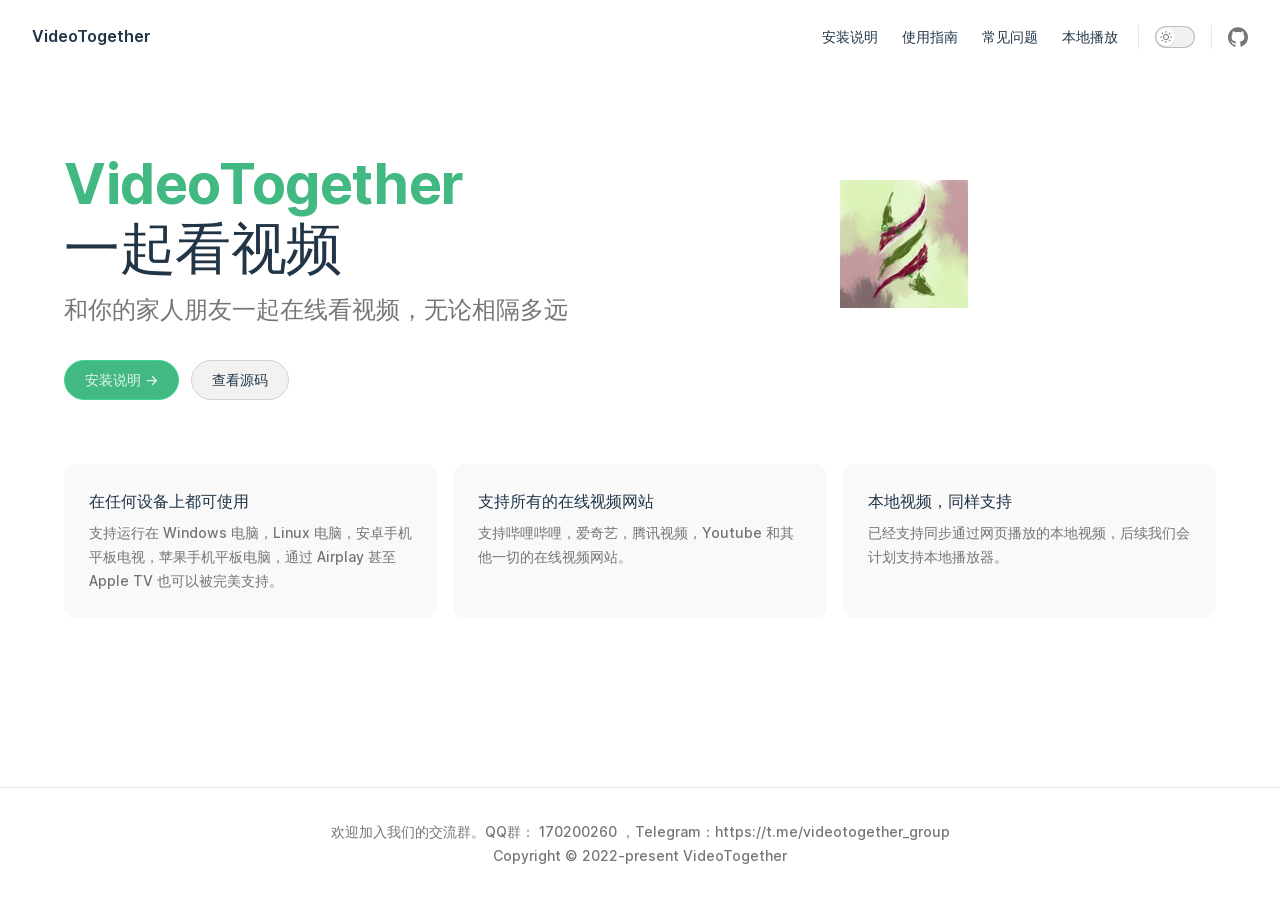
==== index.html @ 1b7dc405 "use new website" ====
<!DOCTYPE html>
<html lang="en-US">
  <head>
    <meta charset="utf-8">
    <meta name="viewport" content="width=device-width,initial-scale=1">
    <title>VideoTogether | 一起看视频</title>
    <meta name="description" content="和你的家人朋友一起在线看视频，无论相隔多远">
    <link rel="stylesheet" href="/assets/style.6b6c40f1.css">
    <link rel="modulepreload" href="/assets/app.76408776.js">
    <link rel="modulepreload" href="/assets/index.md.7cb75900.lean.js">
    
    <script>(()=>{const e=localStorage.getItem("vitepress-theme-appearance"),a=window.matchMedia("(prefers-color-scheme: dark)").matches;(!e||e==="auto"?a:e==="dark")&&document.documentElement.classList.add("dark")})();</script>
  </head>
  <body>
    <div id="app"><div class="Layout" data-v-b7788134><!--[--><!--]--><!--[--><span tabindex="-1" data-v-5bad87e6></span><a href="#VPContent" class="VPSkipLink visually-hidden" data-v-5bad87e6> Skip to content </a><!--]--><!----><header class="VPNav no-sidebar" data-v-b7788134 data-v-0f827909><div class="VPNavBar" data-v-0f827909 data-v-10058498><div class="container" data-v-10058498><div class="VPNavBarTitle" data-v-10058498 data-v-477b2930><a class="title" href="/" data-v-477b2930><!----><!--[-->VideoTogether<!--]--></a></div><div class="content" data-v-10058498><!----><nav aria-labelledby="main-nav-aria-label" class="VPNavBarMenu menu" data-v-10058498 data-v-1afc9dec><span id="main-nav-aria-label" class="visually-hidden" data-v-1afc9dec>Main Navigation</span><!--[--><!--[--><a class="VPLink link VPNavBarMenuLink" href="/guide/install.html" data-v-1afc9dec data-v-1d8250a9 data-v-48abdd18><!--[-->安装说明<!--]--><!----></a><!--]--><!--[--><a class="VPLink link VPNavBarMenuLink" href="/guide/introduction.html" data-v-1afc9dec data-v-1d8250a9 data-v-48abdd18><!--[-->使用指南<!--]--><!----></a><!--]--><!--[--><a class="VPLink link VPNavBarMenuLink" href="/guide/qa.html" data-v-1afc9dec data-v-1d8250a9 data-v-48abdd18><!--[-->常见问题<!--]--><!----></a><!--]--><!--[--><a class="VPLink link VPNavBarMenuLink" href="/guide/local.html" data-v-1afc9dec data-v-1d8250a9 data-v-48abdd18><!--[-->本地播放<!--]--><!----></a><!--]--><!--]--></nav><!----><div class="VPNavBarAppearance appearance" data-v-10058498 data-v-0b2f3bac><button class="VPSwitch VPSwitchAppearance" type="button" role="switch" aria-label="toggle dark mode" data-v-0b2f3bac data-v-741b6450 data-v-ab2de182><span class="check" data-v-ab2de182><span class="icon" data-v-ab2de182><!--[--><svg xmlns="http://www.w3.org/2000/svg" aria-hidden="true" focusable="false" viewbox="0 0 24 24" class="sun" data-v-741b6450><path d="M12,18c-3.3,0-6-2.7-6-6s2.7-6,6-6s6,2.7,6,6S15.3,18,12,18zM12,8c-2.2,0-4,1.8-4,4c0,2.2,1.8,4,4,4c2.2,0,4-1.8,4-4C16,9.8,14.2,8,12,8z"></path><path d="M12,4c-0.6,0-1-0.4-1-1V1c0-0.6,0.4-1,1-1s1,0.4,1,1v2C13,3.6,12.6,4,12,4z"></path><path d="M12,24c-0.6,0-1-0.4-1-1v-2c0-0.6,0.4-1,1-1s1,0.4,1,1v2C13,23.6,12.6,24,12,24z"></path><path d="M5.6,6.6c-0.3,0-0.5-0.1-0.7-0.3L3.5,4.9c-0.4-0.4-0.4-1,0-1.4s1-0.4,1.4,0l1.4,1.4c0.4,0.4,0.4,1,0,1.4C6.2,6.5,5.9,6.6,5.6,6.6z"></path><path d="M19.8,20.8c-0.3,0-0.5-0.1-0.7-0.3l-1.4-1.4c-0.4-0.4-0.4-1,0-1.4s1-0.4,1.4,0l1.4,1.4c0.4,0.4,0.4,1,0,1.4C20.3,20.7,20,20.8,19.8,20.8z"></path><path d="M3,13H1c-0.6,0-1-0.4-1-1s0.4-1,1-1h2c0.6,0,1,0.4,1,1S3.6,13,3,13z"></path><path d="M23,13h-2c-0.6,0-1-0.4-1-1s0.4-1,1-1h2c0.6,0,1,0.4,1,1S23.6,13,23,13z"></path><path d="M4.2,20.8c-0.3,0-0.5-0.1-0.7-0.3c-0.4-0.4-0.4-1,0-1.4l1.4-1.4c0.4-0.4,1-0.4,1.4,0s0.4,1,0,1.4l-1.4,1.4C4.7,20.7,4.5,20.8,4.2,20.8z"></path><path d="M18.4,6.6c-0.3,0-0.5-0.1-0.7-0.3c-0.4-0.4-0.4-1,0-1.4l1.4-1.4c0.4-0.4,1-0.4,1.4,0s0.4,1,0,1.4l-1.4,1.4C18.9,6.5,18.6,6.6,18.4,6.6z"></path></svg><svg xmlns="http://www.w3.org/2000/svg" aria-hidden="true" focusable="false" viewbox="0 0 24 24" class="moon" data-v-741b6450><path d="M12.1,22c-0.3,0-0.6,0-0.9,0c-5.5-0.5-9.5-5.4-9-10.9c0.4-4.8,4.2-8.6,9-9c0.4,0,0.8,0.2,1,0.5c0.2,0.3,0.2,0.8-0.1,1.1c-2,2.7-1.4,6.4,1.3,8.4c2.1,1.6,5,1.6,7.1,0c0.3-0.2,0.7-0.3,1.1-0.1c0.3,0.2,0.5,0.6,0.5,1c-0.2,2.7-1.5,5.1-3.6,6.8C16.6,21.2,14.4,22,12.1,22zM9.3,4.4c-2.9,1-5,3.6-5.2,6.8c-0.4,4.4,2.8,8.3,7.2,8.7c2.1,0.2,4.2-0.4,5.8-1.8c1.1-0.9,1.9-2.1,2.4-3.4c-2.5,0.9-5.3,0.5-7.5-1.1C9.2,11.4,8.1,7.7,9.3,4.4z"></path></svg><!--]--></span></span></button></div><div class="VPSocialLinks VPNavBarSocialLinks social-links" data-v-10058498 data-v-5c5de4da data-v-7dcd7d60><!--[--><a class="VPSocialLink" href="https://github.com/VideoTogether/VideoTogether.github.io" title="github" target="_blank" rel="noopener noreferrer" data-v-7dcd7d60 data-v-610fed1a><svg xmlns="http://www.w3.org/2000/svg" aria-hidden="true" focusable="false" viewbox="0 0 24 24" class="icon" data-v-610fed1a><path d="M12 .297c-6.63 0-12 5.373-12 12 0 5.303 3.438 9.8 8.205 11.385.6.113.82-.258.82-.577 0-.285-.01-1.04-.015-2.04-3.338.724-4.042-1.61-4.042-1.61C4.422 18.07 3.633 17.7 3.633 17.7c-1.087-.744.084-.729.084-.729 1.205.084 1.838 1.236 1.838 1.236 1.07 1.835 2.809 1.305 3.495.998.108-.776.417-1.305.76-1.605-2.665-.3-5.466-1.332-5.466-5.93 0-1.31.465-2.38 1.235-3.22-.135-.303-.54-1.523.105-3.176 0 0 1.005-.322 3.3 1.23.96-.267 1.98-.399 3-.405 1.02.006 2.04.138 3 .405 2.28-1.552 3.285-1.23 3.285-1.23.645 1.653.24 2.873.12 3.176.765.84 1.23 1.91 1.23 3.22 0 4.61-2.805 5.625-5.475 5.92.42.36.81 1.096.81 2.22 0 1.606-.015 2.896-.015 3.286 0 .315.21.69.825.57C20.565 22.092 24 17.592 24 12.297c0-6.627-5.373-12-12-12"></path></svg><span class="visually-hidden" data-v-610fed1a>github</span></a><!--]--></div><div class="VPFlyout VPNavBarExtra extra" data-v-10058498 data-v-5fe59986 data-v-0635fb1f><button type="button" class="button" aria-haspopup="true" aria-expanded="false" aria-label="extra navigation" data-v-0635fb1f><svg xmlns="http://www.w3.org/2000/svg" aria-hidden="true" focusable="false" viewbox="0 0 24 24" class="icon" data-v-0635fb1f><circle cx="12" cy="12" r="2"></circle><circle cx="19" cy="12" r="2"></circle><circle cx="5" cy="12" r="2"></circle></svg></button><div class="menu" data-v-0635fb1f><div class="VPMenu" data-v-0635fb1f data-v-e3d492a8><!----><!--[--><!--[--><!----><div class="group" data-v-5fe59986><div class="item appearance" data-v-5fe59986><p class="label" data-v-5fe59986>Appearance</p><div class="appearance-action" data-v-5fe59986><button class="VPSwitch VPSwitchAppearance" type="button" role="switch" aria-label="toggle dark mode" data-v-5fe59986 data-v-741b6450 data-v-ab2de182><span class="check" data-v-ab2de182><span class="icon" data-v-ab2de182><!--[--><svg xmlns="http://www.w3.org/2000/svg" aria-hidden="true" focusable="false" viewbox="0 0 24 24" class="sun" data-v-741b6450><path d="M12,18c-3.3,0-6-2.7-6-6s2.7-6,6-6s6,2.7,6,6S15.3,18,12,18zM12,8c-2.2,0-4,1.8-4,4c0,2.2,1.8,4,4,4c2.2,0,4-1.8,4-4C16,9.8,14.2,8,12,8z"></path><path d="M12,4c-0.6,0-1-0.4-1-1V1c0-0.6,0.4-1,1-1s1,0.4,1,1v2C13,3.6,12.6,4,12,4z"></path><path d="M12,24c-0.6,0-1-0.4-1-1v-2c0-0.6,0.4-1,1-1s1,0.4,1,1v2C13,23.6,12.6,24,12,24z"></path><path d="M5.6,6.6c-0.3,0-0.5-0.1-0.7-0.3L3.5,4.9c-0.4-0.4-0.4-1,0-1.4s1-0.4,1.4,0l1.4,1.4c0.4,0.4,0.4,1,0,1.4C6.2,6.5,5.9,6.6,5.6,6.6z"></path><path d="M19.8,20.8c-0.3,0-0.5-0.1-0.7-0.3l-1.4-1.4c-0.4-0.4-0.4-1,0-1.4s1-0.4,1.4,0l1.4,1.4c0.4,0.4,0.4,1,0,1.4C20.3,20.7,20,20.8,19.8,20.8z"></path><path d="M3,13H1c-0.6,0-1-0.4-1-1s0.4-1,1-1h2c0.6,0,1,0.4,1,1S3.6,13,3,13z"></path><path d="M23,13h-2c-0.6,0-1-0.4-1-1s0.4-1,1-1h2c0.6,0,1,0.4,1,1S23.6,13,23,13z"></path><path d="M4.2,20.8c-0.3,0-0.5-0.1-0.7-0.3c-0.4-0.4-0.4-1,0-1.4l1.4-1.4c0.4-0.4,1-0.4,1.4,0s0.4,1,0,1.4l-1.4,1.4C4.7,20.7,4.5,20.8,4.2,20.8z"></path><path d="M18.4,6.6c-0.3,0-0.5-0.1-0.7-0.3c-0.4-0.4-0.4-1,0-1.4l1.4-1.4c0.4-0.4,1-0.4,1.4,0s0.4,1,0,1.4l-1.4,1.4C18.9,6.5,18.6,6.6,18.4,6.6z"></path></svg><svg xmlns="http://www.w3.org/2000/svg" aria-hidden="true" focusable="false" viewbox="0 0 24 24" class="moon" data-v-741b6450><path d="M12.1,22c-0.3,0-0.6,0-0.9,0c-5.5-0.5-9.5-5.4-9-10.9c0.4-4.8,4.2-8.6,9-9c0.4,0,0.8,0.2,1,0.5c0.2,0.3,0.2,0.8-0.1,1.1c-2,2.7-1.4,6.4,1.3,8.4c2.1,1.6,5,1.6,7.1,0c0.3-0.2,0.7-0.3,1.1-0.1c0.3,0.2,0.5,0.6,0.5,1c-0.2,2.7-1.5,5.1-3.6,6.8C16.6,21.2,14.4,22,12.1,22zM9.3,4.4c-2.9,1-5,3.6-5.2,6.8c-0.4,4.4,2.8,8.3,7.2,8.7c2.1,0.2,4.2-0.4,5.8-1.8c1.1-0.9,1.9-2.1,2.4-3.4c-2.5,0.9-5.3,0.5-7.5-1.1C9.2,11.4,8.1,7.7,9.3,4.4z"></path></svg><!--]--></span></span></button></div></div></div><div class="group" data-v-5fe59986><div class="item social-links" data-v-5fe59986><div class="VPSocialLinks social-links-list" data-v-5fe59986 data-v-7dcd7d60><!--[--><a class="VPSocialLink" href="https://github.com/VideoTogether/VideoTogether.github.io" title="github" target="_blank" rel="noopener noreferrer" data-v-7dcd7d60 data-v-610fed1a><svg xmlns="http://www.w3.org/2000/svg" aria-hidden="true" focusable="false" viewbox="0 0 24 24" class="icon" data-v-610fed1a><path d="M12 .297c-6.63 0-12 5.373-12 12 0 5.303 3.438 9.8 8.205 11.385.6.113.82-.258.82-.577 0-.285-.01-1.04-.015-2.04-3.338.724-4.042-1.61-4.042-1.61C4.422 18.07 3.633 17.7 3.633 17.7c-1.087-.744.084-.729.084-.729 1.205.084 1.838 1.236 1.838 1.236 1.07 1.835 2.809 1.305 3.495.998.108-.776.417-1.305.76-1.605-2.665-.3-5.466-1.332-5.466-5.93 0-1.31.465-2.38 1.235-3.22-.135-.303-.54-1.523.105-3.176 0 0 1.005-.322 3.3 1.23.96-.267 1.98-.399 3-.405 1.02.006 2.04.138 3 .405 2.28-1.552 3.285-1.23 3.285-1.23.645 1.653.24 2.873.12 3.176.765.84 1.23 1.91 1.23 3.22 0 4.61-2.805 5.625-5.475 5.92.42.36.81 1.096.81 2.22 0 1.606-.015 2.896-.015 3.286 0 .315.21.69.825.57C20.565 22.092 24 17.592 24 12.297c0-6.627-5.373-12-12-12"></path></svg><span class="visually-hidden" data-v-610fed1a>github</span></a><!--]--></div></div></div><!--]--><!--]--></div></div></div><button type="button" class="VPNavBarHamburger hamburger" aria-label="mobile navigation" aria-expanded="false" aria-controls="VPNavScreen" data-v-10058498 data-v-2ead6e10><span class="container" data-v-2ead6e10><span class="top" data-v-2ead6e10></span><span class="middle" data-v-2ead6e10></span><span class="bottom" data-v-2ead6e10></span></span></button></div></div></div><!----></header><!----><!----><div class="VPContent is-home" id="VPContent" data-v-b7788134 data-v-09411f0c><div class="VPHome" data-v-09411f0c data-v-3f4e5d1e><!--[--><!--]--><div class="VPHero has-image VPHomeHero" data-v-3f4e5d1e data-v-3a588c28><div class="container" data-v-3a588c28><div class="main" data-v-3a588c28><h1 class="name" data-v-3a588c28><span class="clip" data-v-3a588c28>VideoTogether</span></h1><p class="text" data-v-3a588c28>一起看视频</p><p class="tagline" data-v-3a588c28>和你的家人朋友一起在线看视频，无论相隔多远</p><div class="actions" data-v-3a588c28><!--[--><div class="action" data-v-3a588c28><a class="VPButton medium brand" href="/guide/install" data-v-3a588c28 data-v-327b669f>安装说明 -&gt;</a></div><div class="action" data-v-3a588c28><a class="VPButton medium alt" href="https://github.com/VideoTogether/VideoTogether" target="_blank" rel="noopener noreferrer" data-v-3a588c28 data-v-327b669f>查看源码</a></div><!--]--></div></div><div class="image" data-v-3a588c28><div class="image-container" data-v-3a588c28><div class="image-bg" data-v-3a588c28></div><!--[--><img class="VPImage image-src" src="/logo.png" alt="VideoTogether" data-v-0e8d41ab><!--]--></div></div></div></div><!--[--><!--]--><!--[--><!--]--><div class="VPFeatures VPHomeFeatures" data-v-3f4e5d1e data-v-4a406374><div class="container" data-v-4a406374><div class="items" data-v-4a406374><!--[--><div class="grid-3 item" data-v-4a406374><article class="VPFeature" data-v-4a406374 data-v-460fc02b><!----><h2 class="title" data-v-460fc02b>在任何设备上都可使用</h2><p class="details" data-v-460fc02b>支持运行在 Windows 电脑，Linux 电脑，安卓手机平板电视，苹果手机平板电脑，通过 Airplay 甚至 Apple TV 也可以被完美支持。</p></article></div><div class="grid-3 item" data-v-4a406374><article class="VPFeature" data-v-4a406374 data-v-460fc02b><!----><h2 class="title" data-v-460fc02b>支持所有的在线视频网站</h2><p class="details" data-v-460fc02b>支持哔哩哔哩，爱奇艺，腾讯视频，Youtube 和其他一切的在线视频网站。</p></article></div><div class="grid-3 item" data-v-4a406374><article class="VPFeature" data-v-4a406374 data-v-460fc02b><!----><h2 class="title" data-v-460fc02b>本地视频，同样支持</h2><p class="details" data-v-460fc02b>已经支持同步通过网页播放的本地视频，后续我们会计划支持本地播放器。</p></article></div><!--]--></div></div></div><!--[--><!--]--><div style="position:relative;" data-v-3f4e5d1e><div></div></div></div></div><footer class="VPFooter" data-v-b7788134 data-v-32972742><div class="container" data-v-32972742><p class="message" data-v-32972742>欢迎加入我们的交流群。QQ群： 170200260 ，Telegram：https://t.me/videotogether_group</p><p class="copyright" data-v-32972742>Copyright © 2022-present VideoTogether</p></div></footer><!--[--><!--]--></div></div>
    <script>__VP_HASH_MAP__ = JSON.parse("{\"guide_getting-started.md\":\"a0a70cc4\",\"guide_install.md\":\"b3da27d2\",\"guide_introduction.md\":\"f3dab316\",\"guide_local.md\":\"2032f4ca\",\"guide_qa.md\":\"1f87f4fe\",\"index.md\":\"7cb75900\"}")</script>
    <script type="module" async src="/assets/app.76408776.js"></script>
    
  </body>
</html>
---- assets/style.6b6c40f1.css ----
@font-face{font-family:Inter var;font-weight:100 900;font-display:swap;font-style:normal;font-named-instance:"Regular";src:url(/assets/inter-roman-cyrillic.5f2c6c8c.woff2) format("woff2");unicode-range:U+0301,U+0400-045F,U+0490-0491,U+04B0-04B1,U+2116}@font-face{font-family:Inter var;font-weight:100 900;font-display:swap;font-style:normal;font-named-instance:"Regular";src:url(/assets/inter-roman-cyrillic-ext.e75737ce.woff2) format("woff2");unicode-range:U+0460-052F,U+1C80-1C88,U+20B4,U+2DE0-2DFF,U+A640-A69F,U+FE2E-FE2F}@font-face{font-family:Inter var;font-weight:100 900;font-display:swap;font-style:normal;font-named-instance:"Regular";src:url(/assets/inter-roman-greek.d5a6d92a.woff2) format("woff2");unicode-range:U+0370-03FF}@font-face{font-family:Inter var;font-weight:100 900;font-display:swap;font-style:normal;font-named-instance:"Regular";src:url(/assets/inter-roman-greek-ext.ab0619bc.woff2) format("woff2");unicode-range:U+1F00-1FFF}@font-face{font-family:Inter var;font-weight:100 900;font-display:swap;font-style:normal;font-named-instance:"Regular";src:url(/assets/inter-roman-latin.2ed14f66.woff2) format("woff2");unicode-range:U+0000-00FF,U+0131,U+0152-0153,U+02BB-02BC,U+02C6,U+02DA,U+02DC,U+2000-206F,U+2074,U+20AC,U+2122,U+2191,U+2193,U+2212,U+2215,U+FEFF,U+FFFD}@font-face{font-family:Inter var;font-weight:100 900;font-display:swap;font-style:normal;font-named-instance:"Regular";src:url(/assets/inter-roman-latin-ext.0030eebd.woff2) format("woff2");unicode-range:U+0100-024F,U+0259,U+1E00-1EFF,U+2020,U+20A0-20AB,U+20AD-20CF,U+2113,U+2C60-2C7F,U+A720-A7FF}@font-face{font-family:Inter var;font-weight:100 900;font-display:swap;font-style:normal;font-named-instance:"Regular";src:url(/assets/inter-roman-vietnamese.14ce25a6.woff2) format("woff2");unicode-range:U+0102-0103,U+0110-0111,U+0128-0129,U+0168-0169,U+01A0-01A1,U+01AF-01B0,U+1EA0-1EF9,U+20AB}@font-face{font-family:Inter var;font-weight:100 900;font-display:swap;font-style:italic;font-named-instance:"Italic";src:url(/assets/inter-italic-cyrillic.ea42a392.woff2) format("woff2");unicode-range:U+0301,U+0400-045F,U+0490-0491,U+04B0-04B1,U+2116}@font-face{font-family:Inter var;font-weight:100 900;font-display:swap;font-style:italic;font-named-instance:"Italic";src:url(/assets/inter-italic-cyrillic-ext.33bd5a8e.woff2) format("woff2");unicode-range:U+0460-052F,U+1C80-1C88,U+20B4,U+2DE0-2DFF,U+A640-A69F,U+FE2E-FE2F}@font-face{font-family:Inter var;font-weight:100 900;font-display:swap;font-style:italic;font-named-instance:"Italic";src:url(/assets/inter-italic-greek.8f4463c4.woff2) format("woff2");unicode-range:U+0370-03FF}@font-face{font-family:Inter var;font-weight:100 900;font-display:swap;font-style:italic;font-named-instance:"Italic";src:url(/assets/inter-italic-greek-ext.4fbe9427.woff2) format("woff2");unicode-range:U+1F00-1FFF}@font-face{font-family:Inter var;font-weight:100 900;font-display:swap;font-style:italic;font-named-instance:"Italic";src:url(/assets/inter-italic-latin.bd3b6f56.woff2) format("woff2");unicode-range:U+0000-00FF,U+0131,U+0152-0153,U+02BB-02BC,U+02C6,U+02DA,U+02DC,U+2000-206F,U+2074,U+20AC,U+2122,U+2191,U+2193,U+2212,U+2215,U+FEFF,U+FFFD}@font-face{font-family:Inter var;font-weight:100 900;font-display:swap;font-style:italic;font-named-instance:"Italic";src:url(/assets/inter-italic-latin-ext.bd8920cc.woff2) format("woff2");unicode-range:U+0100-024F,U+0259,U+1E00-1EFF,U+2020,U+20A0-20AB,U+20AD-20CF,U+2113,U+2C60-2C7F,U+A720-A7FF}@font-face{font-family:Inter var;font-weight:100 900;font-display:swap;font-style:italic;font-named-instance:"Italic";src:url(/assets/inter-italic-vietnamese.6ce511fb.woff2) format("woff2");unicode-range:U+0102-0103,U+0110-0111,U+0128-0129,U+0168-0169,U+01A0-01A1,U+01AF-01B0,U+1EA0-1EF9,U+20AB}@font-face{font-family:Inter var experimental;font-weight:100 900;font-display:swap;font-style:oblique 0deg 10deg;src:url(/assets/inter-cyrillic.f8750142.woff2) format("woff2");unicode-range:U+0301,U+0400-045F,U+0490-0491,U+04B0-04B1,U+2116}@font-face{font-family:Inter var experimental;font-weight:100 900;font-display:swap;font-style:oblique 0deg 10deg;src:url(/assets/inter-cyrillic-ext.0877b0d9.woff2) format("woff2");unicode-range:U+0460-052F,U+1C80-1C88,U+20B4,U+2DE0-2DFF,U+A640-A69F,U+FE2E-FE2F}@font-face{font-family:Inter var experimental;font-weight:100 900;font-display:swap;font-style:oblique 0deg 10deg;src:url(/assets/inter-greek.117e1956.woff2) format("woff2");unicode-range:U+0370-03FF}@font-face{font-family:Inter var experimental;font-weight:100 900;font-display:swap;font-style:oblique 0deg 10deg;src:url(/assets/inter-greek-ext.3e6f6728.woff2) format("woff2");unicode-range:U+1F00-1FFF}@font-face{font-family:Inter var experimental;font-weight:100 900;font-display:swap;font-style:oblique 0deg 10deg;src:url(/assets/inter-latin.4fe6132f.woff2) format("woff2");unicode-range:U+0000-00FF,U+0131,U+0152-0153,U+02BB-02BC,U+02C6,U+02DA,U+02DC,U+2000-206F,U+2074,U+20AC,U+2122,U+2191,U+2193,U+2212,U+2215,U+FEFF,U+FFFD}@font-face{font-family:Inter var experimental;font-weight:100 900;font-display:swap;font-style:oblique 0deg 10deg;src:url(/assets/inter-latin-ext.7cc429bc.woff2) format("woff2");unicode-range:U+0100-024F,U+0259,U+1E00-1EFF,U+2020,U+20A0-20AB,U+20AD-20CF,U+2113,U+2C60-2C7F,U+A720-A7FF}@font-face{font-family:Inter var experimental;font-weight:100 900;font-display:swap;font-style:oblique 0deg 10deg;src:url(/assets/inter-vietnamese.2c644a25.woff2) format("woff2");unicode-range:U+0102-0103,U+0110-0111,U+0128-0129,U+0168-0169,U+01A0-01A1,U+01AF-01B0,U+1EA0-1EF9,U+20AB}:root{--vp-c-white: #ffffff;--vp-c-white-soft: #f9f9f9;--vp-c-white-mute: #f1f1f1;--vp-c-black: #1a1a1a;--vp-c-black-pure: #000000;--vp-c-black-soft: #242424;--vp-c-black-mute: #2f2f2f;--vp-c-gray: #8e8e8e;--vp-c-gray-light-1: #aeaeae;--vp-c-gray-light-2: #c7c7c7;--vp-c-gray-light-3: #d1d1d1;--vp-c-gray-light-4: #e5e5e5;--vp-c-gray-light-5: #f2f2f2;--vp-c-gray-dark-1: #636363;--vp-c-gray-dark-2: #484848;--vp-c-gray-dark-3: #3a3a3a;--vp-c-gray-dark-4: #282828;--vp-c-gray-dark-5: #202020;--vp-c-divider-light-1: rgba(60, 60, 60, .29);--vp-c-divider-light-2: rgba(60, 60, 60, .12);--vp-c-divider-dark-1: rgba(84, 84, 84, .65);--vp-c-divider-dark-2: rgba(84, 84, 84, .48);--vp-c-text-light-1: var(--vp-c-indigo);--vp-c-text-light-2: rgba(60, 60, 60, .7);--vp-c-text-light-3: rgba(60, 60, 60, .33);--vp-c-text-light-4: rgba(60, 60, 60, .18);--vp-c-text-dark-1: rgba(255, 255, 255, .87);--vp-c-text-dark-2: rgba(235, 235, 235, .6);--vp-c-text-dark-3: rgba(235, 235, 235, .38);--vp-c-text-dark-4: rgba(235, 235, 235, .18);--vp-c-indigo: #213547;--vp-c-indigo-soft: #476582;--vp-c-indigo-light: #aac8e4;--vp-c-indigo-lighter: #c9def1;--vp-c-indigo-dark: #1d2f3f;--vp-c-indigo-darker: #14212e;--vp-c-green: #42b883;--vp-c-green-light: #42d392;--vp-c-green-lighter: #35eb9a;--vp-c-green-dark: #33a06f;--vp-c-green-darker: #155f3e;--vp-c-green-dimm-1: rgba(66, 184, 131, .5);--vp-c-green-dimm-2: rgba(66, 184, 131, .25);--vp-c-green-dimm-3: rgba(66, 184, 131, .05);--vp-c-yellow: #ffc517;--vp-c-yellow-light: #fcd253;--vp-c-yellow-lighter: #fcfc7c;--vp-c-yellow-dark: #e0ad15;--vp-c-yellow-darker: #ad850e;--vp-c-yellow-dimm-1: rgba(255, 197, 23, .5);--vp-c-yellow-dimm-2: rgba(255, 197, 23, .25);--vp-c-yellow-dimm-3: rgba(255, 197, 23, .05);--vp-c-red: #ed3c50;--vp-c-red-light: #f54e82;--vp-c-red-lighter: #fd1d7c;--vp-c-red-dark: #cd2d3f;--vp-c-red-darker: #ab2131;--vp-c-red-dimm-1: rgba(237, 60, 80, .5);--vp-c-red-dimm-2: rgba(237, 60, 80, .25);--vp-c-red-dimm-3: rgba(237, 60, 80, .05)}:root{--vp-c-bg: var(--vp-c-white);--vp-c-bg-soft: var(--vp-c-white-soft);--vp-c-bg-mute: var(--vp-c-white-mute);--vp-c-bg-alt: var(--vp-c-white-soft);--vp-c-divider: var(--vp-c-divider-light-1);--vp-c-divider-light: var(--vp-c-divider-light-2);--vp-c-divider-inverse: var(--vp-c-divider-dark-1);--vp-c-divider-inverse-light: var(--vp-c-divider-dark-2);--vp-c-text-1: var(--vp-c-text-light-1);--vp-c-text-2: var(--vp-c-text-light-2);--vp-c-text-3: var(--vp-c-text-light-3);--vp-c-text-4: var(--vp-c-text-light-4);--vp-c-text-inverse-1: var(--vp-c-text-dark-1);--vp-c-text-inverse-2: var(--vp-c-text-dark-2);--vp-c-text-inverse-3: var(--vp-c-text-dark-3);--vp-c-text-inverse-4: var(--vp-c-text-dark-4);--vp-c-text-code: var(--vp-c-indigo-soft);--vp-c-brand: var(--vp-c-green);--vp-c-brand-light: var(--vp-c-green-light);--vp-c-brand-lighter: var(--vp-c-green-lighter);--vp-c-brand-dark: var(--vp-c-green-dark);--vp-c-brand-darker: var(--vp-c-green-darker);--vp-c-sponsor: #fd1d7c}.dark{--vp-c-bg: var(--vp-c-black-soft);--vp-c-bg-soft: var(--vp-c-black-mute);--vp-c-bg-mute: var(--vp-c-gray-dark-3);--vp-c-bg-alt: var(--vp-c-black);--vp-c-divider: var(--vp-c-divider-dark-1);--vp-c-divider-light: var(--vp-c-divider-dark-2);--vp-c-divider-inverse: var(--vp-c-divider-light-1);--vp-c-divider-inverse-light: var(--vp-c-divider-light-2);--vp-c-text-1: var(--vp-c-text-dark-1);--vp-c-text-2: var(--vp-c-text-dark-2);--vp-c-text-3: var(--vp-c-text-dark-3);--vp-c-text-4: var(--vp-c-text-dark-4);--vp-c-text-inverse-1: var(--vp-c-text-light-1);--vp-c-text-inverse-2: var(--vp-c-text-light-2);--vp-c-text-inverse-3: var(--vp-c-text-light-3);--vp-c-text-inverse-4: var(--vp-c-text-light-4);--vp-c-text-code: var(--vp-c-indigo-lighter)}:root{--vp-font-family-base: "Inter var experimental", "Inter var", -apple-system, BlinkMacSystemFont, "Segoe UI", Roboto, Oxygen, Ubuntu, Cantarell, "Fira Sans", "Droid Sans", "Helvetica Neue", sans-serif;--vp-font-family-mono: Menlo, Monaco, Consolas, "Courier New", monospace}:root{--vp-shadow-1: 0 1px 2px rgba(0, 0, 0, .04), 0 1px 2px rgba(0, 0, 0, .06);--vp-shadow-2: 0 3px 12px rgba(0, 0, 0, .07), 0 1px 4px rgba(0, 0, 0, .07);--vp-shadow-3: 0 12px 32px rgba(0, 0, 0, .1), 0 2px 6px rgba(0, 0, 0, .08);--vp-shadow-4: 0 14px 44px rgba(0, 0, 0, .12), 0 3px 9px rgba(0, 0, 0, .12);--vp-shadow-5: 0 18px 56px rgba(0, 0, 0, .16), 0 4px 12px rgba(0, 0, 0, .16)}:root{--vp-z-index-local-nav: 10;--vp-z-index-nav: 20;--vp-z-index-backdrop: 30;--vp-z-index-sidebar: 40;--vp-z-index-footer: 50}:root{--vp-icon-copy: url("data:image/svg+xml,%3Csvg xmlns='http://www.w3.org/2000/svg' fill='none' height='20' width='20' stroke='rgba(128,128,128,1)' stroke-width='2' class='h-6 w-6' viewBox='0 0 24 24'%3E%3Cpath stroke-linecap='round' stroke-linejoin='round' d='M9 5H7a2 2 0 0 0-2 2v12a2 2 0 0 0 2 2h10a2 2 0 0 0 2-2V7a2 2 0 0 0-2-2h-2M9 5a2 2 0 0 0 2 2h2a2 2 0 0 0 2-2M9 5a2 2 0 0 1 2-2h2a2 2 0 0 1 2 2'/%3E%3C/svg%3E");--vp-icon-copied: url("data:image/svg+xml,%3Csvg xmlns='http://www.w3.org/2000/svg' fill='none' height='20' width='20' stroke='rgba(128,128,128,1)' stroke-width='2' class='h-6 w-6' viewBox='0 0 24 24'%3E%3Cpath stroke-linecap='round' stroke-linejoin='round' d='M9 5H7a2 2 0 0 0-2 2v12a2 2 0 0 0 2 2h10a2 2 0 0 0 2-2V7a2 2 0 0 0-2-2h-2M9 5a2 2 0 0 0 2 2h2a2 2 0 0 0 2-2M9 5a2 2 0 0 1 2-2h2a2 2 0 0 1 2 2m-6 9 2 2 4-4'/%3E%3C/svg%3E")}:root{--vp-layout-max-width: 1440px}:root{--vp-code-line-height: 1.7;--vp-code-font-size: .875em;--vp-code-block-color: var(--vp-c-text-dark-1);--vp-code-block-bg: #292d3e;--vp-code-line-highlight-color: rgba(0, 0, 0, .5);--vp-code-line-number-color: var(--vp-c-text-dark-3);--vp-code-copy-code-hover-bg: rgba(255, 255, 255, .05);--vp-code-copy-code-active-text: var(--vp-c-text-dark-2)}.dark{--vp-code-block-bg: var(--vp-c-bg-alt)}:root{--vp-button-brand-border: var(--vp-c-brand-light);--vp-button-brand-text: var(--vp-c-text-dark-1);--vp-button-brand-bg: var(--vp-c-brand);--vp-button-brand-hover-border: var(--vp-c-brand-light);--vp-button-brand-hover-text: var(--vp-c-text-dark-1);--vp-button-brand-hover-bg: var(--vp-c-brand-light);--vp-button-brand-active-border: var(--vp-c-brand-light);--vp-button-brand-active-text: var(--vp-c-text-dark-1);--vp-button-brand-active-bg: var(--vp-button-brand-bg);--vp-button-alt-border: var(--vp-c-gray-light-3);--vp-button-alt-text: var(--vp-c-text-light-1);--vp-button-alt-bg: var(--vp-c-gray-light-5);--vp-button-alt-hover-border: var(--vp-c-gray-light-3);--vp-button-alt-hover-text: var(--vp-c-text-light-1);--vp-button-alt-hover-bg: var(--vp-c-gray-light-4);--vp-button-alt-active-border: var(--vp-c-gray-light-3);--vp-button-alt-active-text: var(--vp-c-text-light-1);--vp-button-alt-active-bg: var(--vp-c-gray-light-3);--vp-button-sponsor-border: var(--vp-c-gray-light-3);--vp-button-sponsor-text: var(--vp-c-text-light-2);--vp-button-sponsor-bg: transparent;--vp-button-sponsor-hover-border: var(--vp-c-sponsor);--vp-button-sponsor-hover-text: var(--vp-c-sponsor);--vp-button-sponsor-hover-bg: transparent;--vp-button-sponsor-active-border: var(--vp-c-sponsor);--vp-button-sponsor-active-text: var(--vp-c-sponsor);--vp-button-sponsor-active-bg: transparent}.dark{--vp-button-brand-border: var(--vp-c-brand-light);--vp-button-brand-text: var(--vp-c-text-dark-1);--vp-button-brand-bg: var(--vp-c-brand-dark);--vp-button-brand-hover-border: var(--vp-c-brand-lighter);--vp-button-brand-hover-text: var(--vp-c-text-dark-1);--vp-button-brand-hover-bg: var(--vp-c-brand);--vp-button-brand-active-border: var(--vp-c-brand-lighter);--vp-button-brand-active-text: var(--vp-c-text-dark-1);--vp-button-brand-active-bg: var(--vp-button-brand-bg);--vp-button-alt-border: var(--vp-c-gray-dark-2);--vp-button-alt-text: var(--vp-c-text-dark-1);--vp-button-alt-bg: var(--vp-c-bg-mute);--vp-button-alt-hover-border: var(--vp-c-gray-dark-2);--vp-button-alt-hover-text: var(--vp-c-text-dark-1);--vp-button-alt-hover-bg: var(--vp-c-gray-dark-2);--vp-button-alt-active-border: var(--vp-c-gray-dark-2);--vp-button-alt-active-text: var(--vp-c-text-dark-1);--vp-button-alt-active-bg: var(--vp-button-alt-bg);--vp-button-sponsor-border: var(--vp-c-gray-dark-1);--vp-button-sponsor-text: var(--vp-c-text-dark-2)}:root{--vp-custom-block-code-font-size: 13px;--vp-custom-block-info-border: var(--vp-c-divider-light);--vp-custom-block-info-text: var(--vp-c-text-2);--vp-custom-block-info-bg: var(--vp-c-white-soft);--vp-custom-block-info-code-bg: var(--vp-c-gray-light-4);--vp-custom-block-tip-border: var(--vp-c-green-dimm-1);--vp-custom-block-tip-text: var(--vp-c-green-darker);--vp-custom-block-tip-bg: var(--vp-c-green-dimm-3);--vp-custom-block-tip-code-bg: var(--vp-custom-block-tip-bg);--vp-custom-block-warning-border: var(--vp-c-yellow-dimm-1);--vp-custom-block-warning-text: var(--vp-c-yellow-darker);--vp-custom-block-warning-bg: var(--vp-c-yellow-dimm-3);--vp-custom-block-warning-code-bg: var(--vp-custom-block-warning-bg);--vp-custom-block-danger-border: var(--vp-c-red-dimm-1);--vp-custom-block-danger-text: var(--vp-c-red-darker);--vp-custom-block-danger-bg: var(--vp-c-red-dimm-3);--vp-custom-block-danger-code-bg: var(--vp-custom-block-danger-bg);--vp-custom-block-details-border: var(--vp-custom-block-info-border);--vp-custom-block-details-text: var(--vp-custom-block-info-text);--vp-custom-block-details-bg: var(--vp-custom-block-info-bg);--vp-custom-block-details-code-bg: var(--vp-custom-block-details-bg)}.dark{--vp-custom-block-info-border: var(--vp-c-divider-light);--vp-custom-block-info-bg: var(--vp-c-black-mute);--vp-custom-block-info-code-bg: var(--vp-c-gray-dark-4);--vp-custom-block-tip-border: var(--vp-c-green-dimm-2);--vp-custom-block-tip-text: var(--vp-c-green-light);--vp-custom-block-warning-border: var(--vp-c-yellow-dimm-2);--vp-custom-block-warning-text: var(--vp-c-yellow-light);--vp-custom-block-danger-border: var(--vp-c-red-dimm-2);--vp-custom-block-danger-text: var(--vp-c-red-light)}:root{--vp-nav-height: var(--vp-nav-height-mobile);--vp-nav-height-mobile: 56px;--vp-nav-height-desktop: 72px}@media (min-width: 960px){:root{--vp-nav-height: var(--vp-nav-height-desktop)}}:root{--vp-sidebar-width: 272px}:root{--vp-home-hero-name-color: var(--vp-c-brand);--vp-home-hero-name-background: transparent;--vp-home-hero-image-background-image: none;--vp-home-hero-image-filter: none}*,:before,:after{box-sizing:border-box}html{line-height:1.4;font-size:16px;-webkit-text-size-adjust:100%}html.dark{color-scheme:dark}body{margin:0;width:100%;min-width:320px;min-height:100vh;line-height:24px;font-family:var(--vp-font-family-base);font-size:16px;font-weight:400;color:var(--vp-c-text-1);background-color:var(--vp-c-bg);direction:ltr;font-synthesis:none;text-rendering:optimizeLegibility;-webkit-font-smoothing:antialiased;-moz-osx-font-smoothing:grayscale}main{display:block}h1,h2,h3,h4,h5,h6{margin:0;line-height:24px;font-size:16px;font-weight:400}p{margin:0}strong,b{font-weight:600}a,area,button,[role=button],input,label,select,summary,textarea{touch-action:manipulation}a{color:inherit;text-decoration:inherit}ol,ul{list-style:none;margin:0;padding:0}blockquote{margin:0}pre,code,kbd,samp{font-family:var(--vp-font-family-mono)}img,svg,video,canvas,audio,iframe,embed,object{display:block;vertical-align:middle}figure{margin:0}img,video{max-width:100%;height:auto}button,input,optgroup,select,textarea{border:0;padding:0;line-height:inherit;color:inherit}button{padding:0;font-family:inherit;background-color:transparent;background-image:none}button,[role=button]{cursor:pointer}button:focus,button:focus-visible{outline:1px dotted;outline:4px auto -webkit-focus-ring-color}button:focus:not(:focus-visible){outline:none!important}input:focus,textarea:focus,select:focus{outline:none}table{border-collapse:collapse}input{background-color:transparent}input:-ms-input-placeholder,textarea:-ms-input-placeholder{color:var(--vp-c-text-3)}input::-ms-input-placeholder,textarea::-ms-input-placeholder{color:var(--vp-c-text-3)}input::placeholder,textarea::placeholder{color:var(--vp-c-text-3)}input::-webkit-outer-spin-button,input::-webkit-inner-spin-button{-webkit-appearance:none;margin:0}input[type=number]{-moz-appearance:textfield}textarea{resize:vertical}select{-webkit-appearance:none}fieldset{margin:0;padding:0}.visually-hidden{position:absolute;width:1px;height:1px;white-space:nowrap;clip:rect(0 0 0 0);clip-path:inset(50%);overflow:hidden}.custom-block{border:1px solid transparent;border-radius:8px;padding:16px 16px 8px;line-height:24px;font-size:14px;color:var(--vp-c-text-2)}.custom-block.info{border-color:var(--vp-custom-block-info-border);color:var(--vp-custom-block-info-text);background-color:var(--vp-custom-block-info-bg)}.custom-block.info code{background-color:var(--vp-custom-block-info-code-bg)}.custom-block.tip{border-color:var(--vp-custom-block-tip-border);color:var(--vp-custom-block-tip-text);background-color:var(--vp-custom-block-tip-bg)}.custom-block.tip code{background-color:var(--vp-custom-block-tip-code-bg)}.custom-block.warning{border-color:var(--vp-custom-block-warning-border);color:var(--vp-custom-block-warning-text);background-color:var(--vp-custom-block-warning-bg)}.custom-block.warning code{background-color:var(--vp-custom-block-warning-code-bg)}.custom-block.danger{border-color:var(--vp-custom-block-danger-border);color:var(--vp-custom-block-danger-text);background-color:var(--vp-custom-block-danger-bg)}.custom-block.danger code{background-color:var(--vp-custom-block-danger-code-bg)}.custom-block.details{border-color:var(--vp-custom-block-details-border);color:var(--vp-custom-block-details-text);background-color:var(--vp-custom-block-details-bg)}.custom-block.details code{background-color:var(--vp-custom-block-details-code-bg)}.custom-block-title{font-weight:700}.custom-block p+p{margin:8px 0}.custom-block.details summary{margin:0 0 8px;font-weight:700}.custom-block.details summary+p{margin:8px 0}.custom-block a{color:inherit;font-weight:600;text-decoration:underline;transition:opacity .25s}.custom-block a:hover{opacity:.6}.custom-block code{font-size:var(--vp-custom-block-code-font-size)}.dark .vp-code-light{display:none}html:not(.dark) .vp-code-dark{display:none}.vp-doc h1,.vp-doc h2,.vp-doc h3,.vp-doc h4,.vp-doc h5,.vp-doc h6{position:relative;font-weight:600;outline:none}.vp-doc h1{letter-spacing:-.02em;line-height:40px;font-size:28px}.vp-doc h2{margin:48px 0 16px;border-top:1px solid var(--vp-c-divider-light);padding-top:24px;letter-spacing:-.02em;line-height:32px;font-size:24px}.vp-doc h3{margin:32px 0 0;letter-spacing:-.01em;line-height:28px;font-size:20px}.vp-doc .header-anchor{float:left;margin-left:-.87em;padding-right:.23em;font-weight:500;opacity:0;transition:color .25s,opacity .25s}.vp-doc h1:hover .header-anchor,.vp-doc h1 .header-anchor:focus,.vp-doc h2:hover .header-anchor,.vp-doc h2 .header-anchor:focus,.vp-doc h3:hover .header-anchor,.vp-doc h3 .header-anchor:focus,.vp-doc h4:hover .header-anchor,.vp-doc h4 .header-anchor:focus,.vp-doc h5:hover .header-anchor,.vp-doc h5 .header-anchor:focus,.vp-doc h6:hover .header-anchor,.vp-doc h6 .header-anchor:focus{opacity:1}@media (min-width: 768px){.vp-doc h1{letter-spacing:-.02em;line-height:40px;font-size:32px}}.vp-doc p,.vp-doc summary{margin:16px 0}.vp-doc p{line-height:28px}.vp-doc blockquote{margin:16px 0;border-left:2px solid var(--vp-c-divider);padding-left:16px;transition:border-color .5s}.vp-doc blockquote>p{margin:0;font-size:16px;color:var(--vp-c-text-2);transition:color .5s}.vp-doc a{font-weight:500;color:var(--vp-c-brand);text-decoration-style:dotted;transition:color .25s}.vp-doc a:hover{color:var(--vp-c-brand-dark)}.vp-doc strong{font-weight:600}.vp-doc ul,.vp-doc ol{padding-left:1.25rem;margin:16px 0}.vp-doc ul{list-style:disc}.vp-doc ol{list-style:decimal}.vp-doc li+li{margin-top:8px}.vp-doc li>ol,.vp-doc li>ul{margin:8px 0 0}.vp-doc table{display:block;border-collapse:collapse;margin:20px 0;overflow-x:auto}.vp-doc tr{border-top:1px solid var(--vp-c-divider);transition:background-color .5s}.vp-doc tr:nth-child(2n){background-color:var(--vp-c-bg-soft)}.vp-doc th,.vp-doc td{border:1px solid var(--vp-c-divider);padding:12px 16px}.vp-doc th{font-size:16px;font-weight:600;background-color:var(--vp-c-white-soft)}.dark .vp-doc th{background-color:var(--vp-c-black)}.vp-doc hr{margin:16px 0;border:none;border-top:1px solid var(--vp-c-divider-light)}.vp-doc .custom-block{margin:16px 0}.vp-doc .custom-block p{margin:8px 0;line-height:24px}.vp-doc .custom-block p:first-child{margin:0}.vp-doc .custom-block a{color:inherit;font-weight:600;text-decoration:underline;transition:opacity .25s}.vp-doc .custom-block a:hover{opacity:.6}.vp-doc .custom-block code{font-size:var(--vp-custom-block-code-font-size);font-weight:700;color:inherit}.vp-doc .custom-block div[class*=language-]{margin:8px 0}.vp-doc .custom-block div[class*=language-] code{font-weight:400;background-color:var(--vp-code-block-bg)}.vp-doc :not(pre,h1,h2,h3,h4,h5,h6)>code{font-size:var(--vp-code-font-size)}.vp-doc :not(pre)>code{border-radius:4px;padding:3px 6px;color:var(--vp-c-text-code);background-color:var(--vp-c-bg-mute);transition:color .5s,background-color .5s}.vp-doc h1>code,.vp-doc h2>code,.vp-doc h3>code{font-size:.9em}.vp-doc a>code{color:var(--vp-c-brand);transition:color .25s}.vp-doc a:hover>code{color:var(--vp-c-brand-dark)}.vp-doc div[class*=language-]{position:relative;margin:16px -24px;background-color:var(--vp-code-block-bg);overflow-x:auto;transition:background-color .5s}@media (min-width: 640px){.vp-doc div[class*=language-]{border-radius:8px;margin:16px 0}}@media (max-width: 639px){.vp-doc li div[class*=language-]{border-radius:8px 0 0 8px}}.vp-doc div[class*=language-]+div[class*=language-],.vp-doc div[class$=-api]+div[class*=language-],.vp-doc div[class*=language-]+div[class$=-api]>div[class*=language-]{margin-top:-8px}.vp-doc [class*=language-] pre,.vp-doc [class*=language-] code{text-align:left;white-space:pre;word-spacing:normal;word-break:normal;word-wrap:normal;-moz-tab-size:4;-o-tab-size:4;tab-size:4;-webkit-hyphens:none;-moz-hyphens:none;-ms-hyphens:none;hyphens:none}.vp-doc [class*=language-] pre{position:relative;z-index:1;margin:0;padding:16px 0;background:transparent;overflow-x:auto}.vp-doc [class*=language-] code{display:block;padding:0 24px;width:fit-content;line-height:var(--vp-code-line-height);font-size:var(--vp-code-font-size);color:var(--vp-code-block-color);transition:color .5s}.vp-doc .highlight-lines{position:absolute;top:0;bottom:0;left:0;padding-top:16px;width:100%;line-height:var(--vp-code-line-height);font-family:var(--vp-font-family-mono);font-size:var(--vp-code-font-size);user-select:none;overflow:hidden}.vp-doc .highlight-lines .highlighted{background-color:var(--vp-code-line-highlight-color);transition:background-color .5s}.vp-doc div[class*=language-].line-numbers-mode{padding-left:32px}.vp-doc div[class*=language-].line-numbers-mode pre{padding-left:16px}.vp-doc .line-numbers-wrapper{position:absolute;top:0;bottom:0;left:0;z-index:3;border-right:1px solid var(--vp-c-divider-dark-2);padding-top:16px;width:32px;text-align:center;font-family:var(--vp-font-family-mono);line-height:var(--vp-code-line-height);font-size:var(--vp-code-font-size);color:var(--vp-code-line-number-color);transition:border-color .5s,color .5s}.vp-doc [class*=language-]>span.copy{position:absolute;top:8px;right:8px;z-index:2;display:block;justify-content:center;align-items:center;border-radius:4px;width:40px;height:40px;background-color:var(--vp-code-block-bg);opacity:0;cursor:pointer;background-image:var(--vp-icon-copy);background-position:50%;background-size:20px;background-repeat:no-repeat;transition:opacity .25s}.vp-doc [class*=language-]:hover>span.copy{opacity:1}.vp-doc [class*=language-]>span.copy:hover{background-color:var(--vp-code-copy-code-hover-bg)}.vp-doc [class*=language-]>span.copy.copied,.vp-doc [class*=language-]>span.copy:hover.copied{border-radius:0 4px 4px 0;background-color:var(--vp-code-copy-code-hover-bg);background-image:var(--vp-icon-copied)}.vp-doc [class*=language-]>span.copy.copied:before,.vp-doc [class*=language-]>span.copy:hover.copied:before{position:relative;left:-65px;display:block;border-radius:4px 0 0 4px;padding-top:8px;width:64px;height:40px;text-align:center;font-size:12px;font-weight:500;color:var(--vp-code-copy-code-active-text);background-color:var(--vp-code-copy-code-hover-bg);white-space:nowrap;content:"Copied"}.vp-doc [class*=language-]:before{position:absolute;top:6px;right:12px;z-index:2;font-size:12px;font-weight:500;color:var(--vp-c-text-dark-3);transition:color .5s,opacity .5s}.vp-doc [class*=language-]:hover:before{opacity:0}.vp-doc [class~=language-c]:before{content:"c"}.vp-doc [class~=language-css]:before{content:"css"}.vp-doc [class~=language-go]:before{content:"go"}.vp-doc [class~=language-html]:before{content:"html"}.vp-doc [class~=language-java]:before{content:"java"}.vp-doc [class~=language-javascript]:before{content:"js"}.vp-doc [class~=language-js]:before{content:"js"}.vp-doc [class~=language-json]:before{content:"json"}.vp-doc [class~=language-jsx]:before{content:"jsx"}.vp-doc [class~=language-less]:before{content:"less"}.vp-doc [class~=language-markdown]:before{content:"md"}.vp-doc [class~=language-md]:before{content:"md"}.vp-doc [class~=language-php]:before{content:"php"}.vp-doc [class~=language-python]:before{content:"py"}.vp-doc [class~=language-py]:before{content:"py"}.vp-doc [class~=language-rb]:before{content:"rb"}.vp-doc [class~=language-ruby]:before{content:"rb"}.vp-doc [class~=language-rust]:before{content:"rust"}.vp-doc [class~=language-sass]:before{content:"sass"}.vp-doc [class~=language-scss]:before{content:"scss"}.vp-doc [class~=language-sh]:before{content:"sh"}.vp-doc [class~=language-bash]:before{content:"sh"}.vp-doc [class~=language-stylus]:before{content:"styl"}.vp-doc [class~=language-vue-html]:before{content:"template"}.vp-doc [class~=language-typescript]:before{content:"ts"}.vp-doc [class~=language-ts]:before{content:"ts"}.vp-doc [class~=language-tsx]:before{content:"tsx"}.vp-doc [class~=language-vue]:before{content:"vue"}.vp-doc [class~=language-yaml]:before{content:"yaml"}.vp-doc .VPTeamMembers{margin-top:24px}.vp-doc .VPTeamMembers.small.count-1 .container{margin:0!important;max-width:calc((100% - 24px)/2)!important}.vp-doc .VPTeamMembers.small.count-2 .container,.vp-doc .VPTeamMembers.small.count-3 .container{max-width:100%!important}.vp-doc .VPTeamMembers.medium.count-1 .container{margin:0!important;max-width:calc((100% - 24px)/2)!important}.vp-sponsor{border-radius:16px;overflow:hidden}.vp-sponsor.aside{border-radius:12px}.vp-sponsor-section+.vp-sponsor-section{margin-top:4px}.vp-sponsor-tier{margin-bottom:4px;text-align:center;letter-spacing:1px;line-height:24px;width:100%;font-weight:600;color:var(--vp-c-text-2);background-color:var(--vp-c-bg-soft)}.vp-sponsor.normal .vp-sponsor-tier{padding:13px 0 11px;font-size:14px}.vp-sponsor.aside .vp-sponsor-tier{padding:9px 0 7px;font-size:12px}.vp-sponsor-grid+.vp-sponsor-tier{margin-top:4px}.vp-sponsor-grid{display:flex;flex-wrap:wrap;gap:4px}.vp-sponsor-grid.xmini .vp-sponsor-grid-link{height:64px}.vp-sponsor-grid.xmini .vp-sponsor-grid-image{max-width:64px;max-height:22px}.vp-sponsor-grid.mini .vp-sponsor-grid-link{height:72px}.vp-sponsor-grid.mini .vp-sponsor-grid-image{max-width:96px;max-height:24px}.vp-sponsor-grid.small .vp-sponsor-grid-link{height:96px}.vp-sponsor-grid.small .vp-sponsor-grid-image{max-width:96px;max-height:24px}.vp-sponsor-grid.medium .vp-sponsor-grid-link{height:112px}.vp-sponsor-grid.medium .vp-sponsor-grid-image{max-width:120px;max-height:36px}.vp-sponsor-grid.big .vp-sponsor-grid-link{height:184px}.vp-sponsor-grid.big .vp-sponsor-grid-image{max-width:192px;max-height:56px}.vp-sponsor-grid[data-vp-grid="2"] .vp-sponsor-grid-item{width:calc((100% - 4px)/2)}.vp-sponsor-grid[data-vp-grid="3"] .vp-sponsor-grid-item{width:calc((100% - 4px * 2) / 3)}.vp-sponsor-grid[data-vp-grid="4"] .vp-sponsor-grid-item{width:calc((100% - 12px)/4)}.vp-sponsor-grid[data-vp-grid="5"] .vp-sponsor-grid-item{width:calc((100% - 16px)/5)}.vp-sponsor-grid[data-vp-grid="6"] .vp-sponsor-grid-item{width:calc((100% - 4px * 5) / 6)}.vp-sponsor-grid-item{flex-shrink:0;width:100%;background-color:var(--vp-c-bg-soft);transition:background-color .25s}.vp-sponsor-grid-item:hover{background-color:var(--vp-c-bg-mute)}.vp-sponsor-grid-item:hover .vp-sponsor-grid-image{filter:grayscale(0) invert(0)}.vp-sponsor-grid-item.empty:hover{background-color:var(--vp-c-bg-soft)}.dark .vp-sponsor-grid-item:hover{background-color:var(--vp-c-white-soft)}.dark .vp-sponsor-grid-item.empty:hover{background-color:var(--vp-c-black-mute)}.vp-sponsor-grid-link{display:flex}.vp-sponsor-grid-box{display:flex;justify-content:center;align-items:center;width:100%}.vp-sponsor-grid-image{max-width:100%;filter:grayscale(1);transition:filter .25s}.dark .vp-sponsor-grid-image{filter:grayscale(1) invert(1)}.VPSkipLink[data-v-5bad87e6]{top:8px;left:8px;padding:8px 16px;z-index:999;border-radius:8px;font-size:12px;font-weight:700;text-decoration:none;color:var(--vp-c-brand);box-shadow:var(--vp-shadow-3);background-color:var(--vp-c-bg)}.VPSkipLink[data-v-5bad87e6]:focus{height:auto;width:auto;clip:auto;clip-path:none}.dark .VPSkipLink[data-v-5bad87e6]{color:var(--vp-c-green)}@media (min-width: 1280px){.VPSkipLink[data-v-5bad87e6]{top:14px;left:16px}}.VPBackdrop[data-v-2bae1c02]{position:fixed;top:0;right:0;bottom:0;left:0;z-index:var(--vp-z-index-backdrop);background:rgba(0,0,0,.6);transition:opacity .5s}.VPBackdrop.fade-enter-from[data-v-2bae1c02],.VPBackdrop.fade-leave-to[data-v-2bae1c02]{opacity:0}.VPBackdrop.fade-leave-active[data-v-2bae1c02]{transition-duration:.25s}@media (min-width: 1280px){.VPBackdrop[data-v-2bae1c02]{display:none}}html:not(.dark) .VPImage.dark[data-v-0e8d41ab]{display:none}.dark .VPImage.light[data-v-0e8d41ab]{display:none}.VPNavBarTitle[data-v-477b2930]{flex-shrink:0;border-bottom:1px solid transparent}@media (min-width: 960px){.VPNavBarTitle.has-sidebar[data-v-477b2930]{margin-right:32px;width:calc(var(--vp-sidebar-width) - 64px);border-bottom-color:var(--vp-c-divider-light);background-color:var(--vp-c-bg-alt)}}.title[data-v-477b2930]{display:flex;align-items:center;width:100%;height:var(--vp-nav-height);font-size:16px;font-weight:600;color:var(--vp-c-text-1);transition:opacity .25s}.title[data-v-477b2930]:hover{opacity:.6}@media (min-width: 960px){.title[data-v-477b2930]{flex-shrink:0}}[data-v-477b2930] .logo{margin-right:8px;height:24px}/*! @docsearch/css 3.1.1 | MIT License | © Algolia, Inc. and contributors | https://docsearch.algolia.com */:root{--docsearch-primary-color:#5468ff;--docsearch-text-color:#1c1e21;--docsearch-spacing:12px;--docsearch-icon-stroke-width:1.4;--docsearch-highlight-color:var(--docsearch-primary-color);--docsearch-muted-color:#969faf;--docsearch-container-background:rgba(101,108,133,.8);--docsearch-logo-color:#5468ff;--docsearch-modal-width:560px;--docsearch-modal-height:600px;--docsearch-modal-background:#f5f6f7;--docsearch-modal-shadow:inset 1px 1px 0 0 hsla(0,0%,100%,.5),0 3px 8px 0 #555a64;--docsearch-searchbox-height:56px;--docsearch-searchbox-background:#ebedf0;--docsearch-searchbox-focus-background:#fff;--docsearch-searchbox-shadow:inset 0 0 0 2px var(--docsearch-primary-color);--docsearch-hit-height:56px;--docsearch-hit-color:#444950;--docsearch-hit-active-color:#fff;--docsearch-hit-background:#fff;--docsearch-hit-shadow:0 1px 3px 0 #d4d9e1;--docsearch-key-gradient:linear-gradient(-225deg,#d5dbe4,#f8f8f8);--docsearch-key-shadow:inset 0 -2px 0 0 #cdcde6,inset 0 0 1px 1px #fff,0 1px 2px 1px rgba(30,35,90,.4);--docsearch-footer-height:44px;--docsearch-footer-background:#fff;--docsearch-footer-shadow:0 -1px 0 0 #e0e3e8,0 -3px 6px 0 rgba(69,98,155,.12)}html[data-theme=dark]{--docsearch-text-color:#f5f6f7;--docsearch-container-background:rgba(9,10,17,.8);--docsearch-modal-background:#15172a;--docsearch-modal-shadow:inset 1px 1px 0 0 #2c2e40,0 3px 8px 0 #000309;--docsearch-searchbox-background:#090a11;--docsearch-searchbox-focus-background:#000;--docsearch-hit-color:#bec3c9;--docsearch-hit-shadow:none;--docsearch-hit-background:#090a11;--docsearch-key-gradient:linear-gradient(-26.5deg,#565872,#31355b);--docsearch-key-shadow:inset 0 -2px 0 0 #282d55,inset 0 0 1px 1px #51577d,0 2px 2px 0 rgba(3,4,9,.3);--docsearch-footer-background:#1e2136;--docsearch-footer-shadow:inset 0 1px 0 0 rgba(73,76,106,.5),0 -4px 8px 0 rgba(0,0,0,.2);--docsearch-logo-color:#fff;--docsearch-muted-color:#7f8497}.DocSearch-Button{align-items:center;background:var(--docsearch-searchbox-background);border:0;border-radius:40px;color:var(--docsearch-muted-color);cursor:pointer;display:flex;font-weight:500;height:36px;justify-content:space-between;margin:0 0 0 16px;padding:0 8px;user-select:none}.DocSearch-Button:active,.DocSearch-Button:focus,.DocSearch-Button:hover{background:var(--docsearch-searchbox-focus-background);box-shadow:var(--docsearch-searchbox-shadow);color:var(--docsearch-text-color);outline:none}.DocSearch-Button-Container{align-items:center;display:flex}.DocSearch-Search-Icon{stroke-width:1.6}.DocSearch-Button .DocSearch-Search-Icon{color:var(--docsearch-text-color)}.DocSearch-Button-Placeholder{font-size:1rem;padding:0 12px 0 6px}.DocSearch-Button-Keys{display:flex;min-width:calc(40px + .8em)}.DocSearch-Button-Key{align-items:center;background:var(--docsearch-key-gradient);border-radius:3px;box-shadow:var(--docsearch-key-shadow);color:var(--docsearch-muted-color);display:flex;height:18px;justify-content:center;margin-right:.4em;position:relative;padding:0 0 2px;border:0;top:-1px;width:20px}@media (max-width:750px){.DocSearch-Button-Keys,.DocSearch-Button-Placeholder{display:none}}.DocSearch--active{overflow:hidden!important}.DocSearch-Container,.DocSearch-Container *{box-sizing:border-box}.DocSearch-Container{background-color:var(--docsearch-container-background);height:100vh;left:0;position:fixed;top:0;width:100vw;z-index:200}.DocSearch-Container a{text-decoration:none}.DocSearch-Link{appearance:none;background:none;border:0;color:var(--docsearch-highlight-color);cursor:pointer;font:inherit;margin:0;padding:0}.DocSearch-Modal{background:var(--docsearch-modal-background);border-radius:6px;box-shadow:var(--docsearch-modal-shadow);flex-direction:column;margin:60px auto auto;max-width:var(--docsearch-modal-width);position:relative}.DocSearch-SearchBar{display:flex;padding:var(--docsearch-spacing) var(--docsearch-spacing) 0}.DocSearch-Form{align-items:center;background:var(--docsearch-searchbox-focus-background);border-radius:4px;box-shadow:var(--docsearch-searchbox-shadow);display:flex;height:var(--docsearch-searchbox-height);margin:0;padding:0 var(--docsearch-spacing);position:relative;width:100%}.DocSearch-Input{appearance:none;background:transparent;border:0;color:var(--docsearch-text-color);flex:1;font:inherit;font-size:1.2em;height:100%;outline:none;padding:0 0 0 8px;width:80%}.DocSearch-Input::placeholder{color:var(--docsearch-muted-color);opacity:1}.DocSearch-Input::-webkit-search-cancel-button,.DocSearch-Input::-webkit-search-decoration,.DocSearch-Input::-webkit-search-results-button,.DocSearch-Input::-webkit-search-results-decoration{display:none}.DocSearch-LoadingIndicator,.DocSearch-MagnifierLabel,.DocSearch-Reset{margin:0;padding:0}.DocSearch-MagnifierLabel,.DocSearch-Reset{align-items:center;color:var(--docsearch-highlight-color);display:flex;justify-content:center}.DocSearch-Container--Stalled .DocSearch-MagnifierLabel,.DocSearch-LoadingIndicator{display:none}.DocSearch-Container--Stalled .DocSearch-LoadingIndicator{align-items:center;color:var(--docsearch-highlight-color);display:flex;justify-content:center}@media screen and (prefers-reduced-motion:reduce){.DocSearch-Reset{animation:none;appearance:none;background:none;border:0;border-radius:50%;color:var(--docsearch-icon-color);cursor:pointer;right:0;stroke-width:var(--docsearch-icon-stroke-width)}}.DocSearch-Reset{animation:fade-in .1s ease-in forwards;appearance:none;background:none;border:0;border-radius:50%;color:var(--docsearch-icon-color);cursor:pointer;padding:2px;right:0;stroke-width:var(--docsearch-icon-stroke-width)}.DocSearch-Reset[hidden]{display:none}.DocSearch-Reset:focus{outline:none}.DocSearch-Reset:hover{color:var(--docsearch-highlight-color)}.DocSearch-LoadingIndicator svg,.DocSearch-MagnifierLabel svg{height:24px;width:24px}.DocSearch-Cancel{display:none}.DocSearch-Dropdown{max-height:calc(var(--docsearch-modal-height) - var(--docsearch-searchbox-height) - var(--docsearch-spacing) - var(--docsearch-footer-height));min-height:var(--docsearch-spacing);overflow-y:auto;overflow-y:overlay;padding:0 var(--docsearch-spacing);scrollbar-color:var(--docsearch-muted-color) var(--docsearch-modal-background);scrollbar-width:thin}.DocSearch-Dropdown::-webkit-scrollbar{width:12px}.DocSearch-Dropdown::-webkit-scrollbar-track{background:transparent}.DocSearch-Dropdown::-webkit-scrollbar-thumb{background-color:var(--docsearch-muted-color);border:3px solid var(--docsearch-modal-background);border-radius:20px}.DocSearch-Dropdown ul{list-style:none;margin:0;padding:0}.DocSearch-Label{font-size:.75em;line-height:1.6em}.DocSearch-Help,.DocSearch-Label{color:var(--docsearch-muted-color)}.DocSearch-Help{font-size:.9em;margin:0;user-select:none}.DocSearch-Title{font-size:1.2em}.DocSearch-Logo a{display:flex}.DocSearch-Logo svg{color:var(--docsearch-logo-color);margin-left:8px}.DocSearch-Hits:last-of-type{margin-bottom:24px}.DocSearch-Hits mark{background:none;color:var(--docsearch-highlight-color)}.DocSearch-HitsFooter{color:var(--docsearch-muted-color);display:flex;font-size:.85em;justify-content:center;margin-bottom:var(--docsearch-spacing);padding:var(--docsearch-spacing)}.DocSearch-HitsFooter a{border-bottom:1px solid;color:inherit}.DocSearch-Hit{border-radius:4px;display:flex;padding-bottom:4px;position:relative}@media screen and (prefers-reduced-motion:reduce){.DocSearch-Hit--deleting{transition:none}}.DocSearch-Hit--deleting{opacity:0;transition:all .25s linear}@media screen and (prefers-reduced-motion:reduce){.DocSearch-Hit--favoriting{transition:none}}.DocSearch-Hit--favoriting{transform:scale(0);transform-origin:top center;transition:all .25s linear;transition-delay:.25s}.DocSearch-Hit a{background:var(--docsearch-hit-background);border-radius:4px;box-shadow:var(--docsearch-hit-shadow);display:block;padding-left:var(--docsearch-spacing);width:100%}.DocSearch-Hit-source{background:var(--docsearch-modal-background);color:var(--docsearch-highlight-color);font-size:.85em;font-weight:600;line-height:32px;margin:0 -4px;padding:8px 4px 0;position:sticky;top:0;z-index:10}.DocSearch-Hit-Tree{color:var(--docsearch-muted-color);height:var(--docsearch-hit-height);opacity:.5;stroke-width:var(--docsearch-icon-stroke-width);width:24px}.DocSearch-Hit[aria-selected=true] a{background-color:var(--docsearch-highlight-color)}.DocSearch-Hit[aria-selected=true] mark{text-decoration:underline}.DocSearch-Hit-Container{align-items:center;color:var(--docsearch-hit-color);display:flex;flex-direction:row;height:var(--docsearch-hit-height);padding:0 var(--docsearch-spacing) 0 0}.DocSearch-Hit-icon{height:20px;width:20px}.DocSearch-Hit-action,.DocSearch-Hit-icon{color:var(--docsearch-muted-color);stroke-width:var(--docsearch-icon-stroke-width)}.DocSearch-Hit-action{align-items:center;display:flex;height:22px;width:22px}.DocSearch-Hit-action svg{display:block;height:18px;width:18px}.DocSearch-Hit-action+.DocSearch-Hit-action{margin-left:6px}.DocSearch-Hit-action-button{appearance:none;background:none;border:0;border-radius:50%;color:inherit;cursor:pointer;padding:2px}svg.DocSearch-Hit-Select-Icon{display:none}.DocSearch-Hit[aria-selected=true] .DocSearch-Hit-Select-Icon{display:block}.DocSearch-Hit-action-button:focus,.DocSearch-Hit-action-button:hover{background:rgba(0,0,0,.2);transition:background-color .1s ease-in}@media screen and (prefers-reduced-motion:reduce){.DocSearch-Hit-action-button:focus,.DocSearch-Hit-action-button:hover{transition:none}}.DocSearch-Hit-action-button:focus path,.DocSearch-Hit-action-button:hover path{fill:#fff}.DocSearch-Hit-content-wrapper{display:flex;flex:1 1 auto;flex-direction:column;font-weight:500;justify-content:center;line-height:1.2em;margin:0 8px;overflow-x:hidden;position:relative;text-overflow:ellipsis;white-space:nowrap;width:80%}.DocSearch-Hit-title{font-size:.9em}.DocSearch-Hit-path{color:var(--docsearch-muted-color);font-size:.75em}.DocSearch-Hit[aria-selected=true] .DocSearch-Hit-action,.DocSearch-Hit[aria-selected=true] .DocSearch-Hit-icon,.DocSearch-Hit[aria-selected=true] .DocSearch-Hit-path,.DocSearch-Hit[aria-selected=true] .DocSearch-Hit-text,.DocSearch-Hit[aria-selected=true] .DocSearch-Hit-title,.DocSearch-Hit[aria-selected=true] .DocSearch-Hit-Tree,.DocSearch-Hit[aria-selected=true] mark{color:var(--docsearch-hit-active-color)!important}@media screen and (prefers-reduced-motion:reduce){.DocSearch-Hit-action-button:focus,.DocSearch-Hit-action-button:hover{background:rgba(0,0,0,.2);transition:none}}.DocSearch-ErrorScreen,.DocSearch-NoResults,.DocSearch-StartScreen{font-size:.9em;margin:0 auto;padding:36px 0;text-align:center;width:80%}.DocSearch-Screen-Icon{color:var(--docsearch-muted-color);padding-bottom:12px}.DocSearch-NoResults-Prefill-List{display:inline-block;padding-bottom:24px;text-align:left}.DocSearch-NoResults-Prefill-List ul{display:inline-block;padding:8px 0 0}.DocSearch-NoResults-Prefill-List li{list-style-position:inside;list-style-type:"\bb  "}.DocSearch-Prefill{appearance:none;background:none;border:0;border-radius:1em;color:var(--docsearch-highlight-color);cursor:pointer;display:inline-block;font-size:1em;font-weight:700;padding:0}.DocSearch-Prefill:focus,.DocSearch-Prefill:hover{outline:none;text-decoration:underline}.DocSearch-Footer{align-items:center;background:var(--docsearch-footer-background);border-radius:0 0 8px 8px;box-shadow:var(--docsearch-footer-shadow);display:flex;flex-direction:row-reverse;flex-shrink:0;height:var(--docsearch-footer-height);justify-content:space-between;padding:0 var(--docsearch-spacing);position:relative;user-select:none;width:100%;z-index:300}.DocSearch-Commands{color:var(--docsearch-muted-color);display:flex;list-style:none;margin:0;padding:0}.DocSearch-Commands li{align-items:center;display:flex}.DocSearch-Commands li:not(:last-of-type){margin-right:.8em}.DocSearch-Commands-Key{align-items:center;background:var(--docsearch-key-gradient);border-radius:2px;box-shadow:var(--docsearch-key-shadow);display:flex;height:18px;justify-content:center;margin-right:.4em;padding:0 0 1px;color:var(--docsearch-muted-color);border:0;width:20px}@media (max-width:750px){:root{--docsearch-spacing:10px;--docsearch-footer-height:40px}.DocSearch-Dropdown{height:100%}.DocSearch-Container{height:100vh;height:-webkit-fill-available;height:calc(var(--docsearch-vh, 1vh)*100);position:absolute}.DocSearch-Footer{border-radius:0;bottom:0;position:absolute}.DocSearch-Hit-content-wrapper{display:flex;position:relative;width:80%}.DocSearch-Modal{border-radius:0;box-shadow:none;height:100vh;height:-webkit-fill-available;height:calc(var(--docsearch-vh, 1vh)*100);margin:0;max-width:100%;width:100%}.DocSearch-Dropdown{max-height:calc(var(--docsearch-vh, 1vh)*100 - var(--docsearch-searchbox-height) - var(--docsearch-spacing) - var(--docsearch-footer-height))}.DocSearch-Cancel{appearance:none;background:none;border:0;color:var(--docsearch-highlight-color);cursor:pointer;display:inline-block;flex:none;font:inherit;font-size:1em;font-weight:500;margin-left:var(--docsearch-spacing);outline:none;overflow:hidden;padding:0;user-select:none;white-space:nowrap}.DocSearch-Commands,.DocSearch-Hit-Tree{display:none}}@keyframes fade-in{0%{opacity:0}to{opacity:1}}.VPNavBarSearch{display:flex;align-items:center}@media (min-width: 768px){.VPNavBarSearch{flex-grow:1;padding-left:24px}}@media (min-width: 960px){.VPNavBarSearch{padding-left:32px}}.DocSearch{--docsearch-primary-color: var(--vp-c-brand);--docsearch-highlight-color: var(--docsearch-primary-color);--docsearch-text-color: var(--vp-c-text-1);--docsearch-muted-color: var(--vp-c-text-2);--docsearch-searchbox-shadow: none;--docsearch-searchbox-focus-background: transparent;--docsearch-key-gradient: transparent;--docsearch-key-shadow: none;--docsearch-modal-background: var(--vp-c-bg-soft);--docsearch-footer-background: var(--vp-c-bg)}.dark .DocSearch{--docsearch-modal-shadow: none;--docsearch-footer-shadow: none;--docsearch-logo-color: var(--vp-c-text-2);--docsearch-hit-background: var(--vp-c-bg-mute);--docsearch-hit-color: var(--vp-c-text-2);--docsearch-hit-shadow: none}.DocSearch-Button{display:flex;justify-content:center;align-items:center;margin:0;padding:0;width:32px;height:55px;background:transparent;transition:border-color .25s}.DocSearch-Button:hover{background:transparent}.DocSearch-Button:focus{outline:1px dotted;outline:5px auto -webkit-focus-ring-color}.DocSearch-Button:focus:not(:focus-visible){outline:none!important}@media (min-width: 768px){.DocSearch-Button{justify-content:flex-start;border:1px solid transparent;border-radius:8px;padding:0 10px 0 12px;width:100%;height:40px;background-color:var(--vp-c-bg-alt)}.DocSearch-Button:hover{border-color:var(--vp-c-brand);background:var(--vp-c-bg-alt)}}.DocSearch-Button .DocSearch-Button-Container{display:flex;align-items:center}.DocSearch-Button .DocSearch-Search-Icon{position:relative;width:16px;height:16px;color:var(--vp-c-text-1);fill:currentColor;transition:color .5s}.DocSearch-Button:hover .DocSearch-Search-Icon{color:var(--vp-c-text-1)}@media (min-width: 768px){.DocSearch-Button .DocSearch-Search-Icon{top:1px;margin-right:8px;width:14px;height:14px;color:var(--vp-c-text-2)}}.DocSearch-Button .DocSearch-Button-Placeholder{display:none;margin-top:2px;padding:0 16px 0 0;font-size:13px;font-weight:500;color:var(--vp-c-text-2);transition:color .5s}.DocSearch-Button:hover .DocSearch-Button-Placeholder{color:var(--vp-c-text-1)}@media (min-width: 768px){.DocSearch-Button .DocSearch-Button-Placeholder{display:inline-block}}.DocSearch-Button .DocSearch-Button-Keys{display:none;min-width:auto}@media (min-width: 768px){.DocSearch-Button .DocSearch-Button-Keys{display:flex;align-items:center}}.DocSearch-Button .DocSearch-Button-Key{display:block;margin:2px 0 0;border:1px solid var(--vp-c-divider);border-right:none;border-radius:4px 0 0 4px;padding-left:6px;min-width:0;width:auto;height:22px;line-height:22px;font-family:var(--vp-font-family-base);font-size:12px;font-weight:500;transition:color .5s,border-color .5s}.DocSearch-Button .DocSearch-Button-Key+.DocSearch-Button-Key{border-right:1px solid var(--vp-c-divider);border-left:none;border-radius:0 4px 4px 0;padding-left:2px;padding-right:6px}.dark .DocSearch-Footer{border-top:1px solid var(--vp-c-divider)}.DocSearch-Form{border:1px solid var(--vp-c-brand);background-color:var(--vp-c-white)}.dark .DocSearch-Form{background-color:var(--vp-c-bg-mute)}.icon[data-v-48abdd18]{display:inline-block;margin-top:-1px;margin-left:4px;width:11px;height:11px;fill:var(--vp-c-text-3);transition:fill .25s}.VPNavBarMenuLink[data-v-1d8250a9]{display:flex;align-items:center;padding:0 12px;line-height:var(--vp-nav-height-mobile);font-size:14px;font-weight:500;color:var(--vp-c-text-1);transition:color .25s}.VPNavBarMenuLink.active[data-v-1d8250a9],.VPNavBarMenuLink[data-v-1d8250a9]:hover{color:var(--vp-c-brand)}@media (min-width: 1280px){.VPNavBarMenuLink[data-v-1d8250a9]{line-height:var(--vp-nav-height-desktop)}}.VPMenuGroup+.VPMenuLink[data-v-44c3a200]{margin:12px -12px 0;border-top:1px solid var(--vp-c-divider-light);padding:12px 12px 0}.link[data-v-44c3a200]{display:block;border-radius:6px;padding:0 12px;line-height:32px;font-size:14px;font-weight:500;color:var(--vp-c-text-1);white-space:nowrap;transition:background-color .25s,color .25s}.link[data-v-44c3a200]:hover{color:var(--vp-c-brand);background-color:var(--vp-c-bg-mute)}.dark .link[data-v-44c3a200]:hover{background-color:var(--vp-c-bg-soft)}.link.active[data-v-44c3a200]{color:var(--vp-c-brand)}.VPMenuGroup[data-v-b581e56c]{margin:12px -12px 0;border-top:1px solid var(--vp-c-divider-light);padding:12px 12px 0}.VPMenuGroup[data-v-b581e56c]:first-child{margin-top:0;border-top:0;padding-top:0}.VPMenuGroup+.VPMenuGroup[data-v-b581e56c]{margin-top:12px;border-top:1px solid var(--vp-c-divider-light)}.title[data-v-b581e56c]{padding:0 12px;line-height:32px;font-size:14px;font-weight:600;color:var(--vp-c-text-2);transition:color .25s}.VPMenu[data-v-e3d492a8]{border-radius:12px;padding:12px;min-width:128px;border:1px solid var(--vp-c-divider-light);background-color:var(--vp-c-bg);box-shadow:var(--vp-shadow-3);transition:background-color .5s}.dark .VPMenu[data-v-e3d492a8]{box-shadow:var(--vp-shadow-2)}.VPMenu[data-v-e3d492a8] .group{margin:0 -12px;padding:0 12px 12px}.VPMenu[data-v-e3d492a8] .group+.group{border-top:1px solid var(--vp-c-divider-light);padding:11px 12px 12px}.VPMenu[data-v-e3d492a8] .group:last-child{padding-bottom:0}.VPMenu[data-v-e3d492a8] .group+.item{border-top:1px solid var(--vp-c-divider-light);padding:11px 16px 0}.VPMenu[data-v-e3d492a8] .item{padding:0 16px;white-space:nowrap}.VPMenu[data-v-e3d492a8] .label{flex-grow:1;line-height:28px;font-size:12px;font-weight:500;color:var(--vp-c-text-2);transition:color .5s}.VPMenu[data-v-e3d492a8] .action{padding-left:24px}.VPFlyout[data-v-0635fb1f]{position:relative}.VPFlyout[data-v-0635fb1f]:hover{color:var(--vp-c-bland);transition:color .25s}.VPFlyout:hover .text[data-v-0635fb1f]{color:var(--vp-c-text-2)}.VPFlyout:hover .icon[data-v-0635fb1f]{fill:var(--vp-c-text-2)}.VPFlyout.active .text[data-v-0635fb1f]{color:var(--vp-c-brand)}.VPFlyout.active:hover .text[data-v-0635fb1f]{color:var(--vp-c-brand-dark)}.VPFlyout:hover .menu[data-v-0635fb1f],.button[aria-expanded=true]+.menu[data-v-0635fb1f]{opacity:1;visibility:visible;transform:translateY(0)}.button[data-v-0635fb1f]{display:flex;align-items:center;padding:0 12px;height:var(--vp-nav-height-mobile);color:var(--vp-c-text-1);transition:color .5s}@media (min-width: 960px){.button[data-v-0635fb1f]{height:var(--vp-nav-height-desktop)}}.text[data-v-0635fb1f]{display:flex;align-items:center;line-height:var(--vp-nav-height-mobile);font-size:14px;font-weight:500;color:var(--vp-c-text-1);transition:color .25s}@media (min-width: 960px){.text[data-v-0635fb1f]{line-height:var(--vp-nav-height-desktop)}}.option-icon[data-v-0635fb1f]{margin-right:0;width:16px;height:16px;fill:currentColor}.text-icon[data-v-0635fb1f]{margin-left:4px;width:14px;height:14px;fill:currentColor}.icon[data-v-0635fb1f]{width:20px;height:20px;fill:currentColor;transition:fill .25s}.menu[data-v-0635fb1f]{position:absolute;top:calc(var(--vp-nav-height-mobile) / 2 + 20px);right:0;opacity:0;visibility:hidden;transition:opacity .25s,visibility .25s,transform .25s}@media (min-width: 960px){.menu[data-v-0635fb1f]{top:calc(var(--vp-nav-height-desktop) / 2 + 20px)}}.VPNavBarMenu[data-v-1afc9dec]{display:none}@media (min-width: 768px){.VPNavBarMenu[data-v-1afc9dec]{display:flex}}.VPNavBarTranslations[data-v-36e1defe]{display:none}@media (min-width: 1280px){.VPNavBarTranslations[data-v-36e1defe]{display:flex;align-items:center}}.title[data-v-36e1defe]{padding:0 24px 0 12px;line-height:32px;font-size:14px;font-weight:700;color:var(--vp-c-text-1)}.VPSwitch[data-v-ab2de182]{position:relative;border-radius:11px;display:block;width:40px;height:22px;flex-shrink:0;border:1px solid var(--vp-c-divider);background-color:var(--vp-c-bg-mute);transition:border-color .25s,background-color .25s}.VPSwitch[data-v-ab2de182]:hover{border-color:var(--vp-c-gray)}.check[data-v-ab2de182]{position:absolute;top:1px;left:1px;width:18px;height:18px;border-radius:50%;background-color:var(--vp-c-white);box-shadow:var(--vp-shadow-1);transition:background-color .25s,transform .25s}.dark .check[data-v-ab2de182]{background-color:var(--vp-c-black)}.icon[data-v-ab2de182]{position:relative;display:block;width:18px;height:18px;border-radius:50%;overflow:hidden}.icon[data-v-ab2de182] svg{position:absolute;top:3px;left:3px;width:12px;height:12px;fill:var(--vp-c-text-2)}.dark .icon[data-v-ab2de182] svg{fill:var(--vp-c-text-1);transition:opacity .25s}.sun[data-v-741b6450]{opacity:1}.moon[data-v-741b6450],.dark .sun[data-v-741b6450]{opacity:0}.dark .moon[data-v-741b6450]{opacity:1}.dark .VPSwitchAppearance[data-v-741b6450] .check{transform:translate(18px)}.VPNavBarAppearance[data-v-0b2f3bac]{display:none}@media (min-width: 1280px){.VPNavBarAppearance[data-v-0b2f3bac]{display:flex;align-items:center}}.VPSocialLink[data-v-610fed1a]{display:flex;justify-content:center;align-items:center;width:36px;height:36px;color:var(--vp-c-text-2);transition:color .5s}.VPSocialLink[data-v-610fed1a]:hover{color:var(--vp-c-text-1);transition:color .25s}.icon[data-v-610fed1a]{width:20px;height:20px;fill:currentColor}.VPSocialLinks[data-v-7dcd7d60]{display:flex;flex-wrap:wrap;justify-content:center}.VPNavBarSocialLinks[data-v-5c5de4da]{display:none}@media (min-width: 1280px){.VPNavBarSocialLinks[data-v-5c5de4da]{display:flex;align-items:center}}.VPNavBarExtra[data-v-5fe59986]{display:none;margin-right:-12px}@media (min-width: 768px){.VPNavBarExtra[data-v-5fe59986]{display:block}}@media (min-width: 1280px){.VPNavBarExtra[data-v-5fe59986]{display:none}}.trans-title[data-v-5fe59986]{padding:0 24px 0 12px;line-height:32px;font-size:14px;font-weight:700;color:var(--vp-c-text-1)}.item.appearance[data-v-5fe59986],.item.social-links[data-v-5fe59986]{display:flex;align-items:center;padding:0 12px}.item.appearance[data-v-5fe59986]{min-width:176px}.appearance-action[data-v-5fe59986]{margin-right:-2px}.social-links-list[data-v-5fe59986]{margin:-4px -8px}.VPNavBarHamburger[data-v-2ead6e10]{display:flex;justify-content:center;align-items:center;width:48px;height:var(--vp-nav-height)}@media (min-width: 768px){.VPNavBarHamburger[data-v-2ead6e10]{display:none}}.container[data-v-2ead6e10]{position:relative;width:16px;height:14px;overflow:hidden}.VPNavBarHamburger:hover .top[data-v-2ead6e10]{top:0;left:0;transform:translate(4px)}.VPNavBarHamburger:hover .middle[data-v-2ead6e10]{top:6;left:0;transform:translate(0)}.VPNavBarHamburger:hover .bottom[data-v-2ead6e10]{top:12px;left:0;transform:translate(8px)}.VPNavBarHamburger.active .top[data-v-2ead6e10]{top:6px;transform:translate(0) rotate(225deg)}.VPNavBarHamburger.active .middle[data-v-2ead6e10]{top:6px;transform:translate(16px)}.VPNavBarHamburger.active .bottom[data-v-2ead6e10]{top:6px;transform:translate(0) rotate(135deg)}.VPNavBarHamburger.active:hover .top[data-v-2ead6e10],.VPNavBarHamburger.active:hover .middle[data-v-2ead6e10],.VPNavBarHamburger.active:hover .bottom[data-v-2ead6e10]{background-color:var(--vp-c-text-2);transition:top .25s,background-color .25s,transform .25s}.top[data-v-2ead6e10],.middle[data-v-2ead6e10],.bottom[data-v-2ead6e10]{position:absolute;width:16px;height:2px;background-color:var(--vp-c-text-1);transition:top .25s,background-color .5s,transform .25s}.top[data-v-2ead6e10]{top:0;left:0;transform:translate(0)}.middle[data-v-2ead6e10]{top:6px;left:0;transform:translate(8px)}.bottom[data-v-2ead6e10]{top:12px;left:0;transform:translate(4px)}.VPNavBar[data-v-10058498]{position:relative;border-bottom:1px solid var(--vp-c-divider-light);padding:0 8px 0 24px;height:var(--vp-nav-height-mobile);transition:border-color .5s,background-color .5s}@media (min-width: 768px){.VPNavBar[data-v-10058498]{padding:0 32px}}@media (min-width: 960px){.VPNavBar[data-v-10058498]{height:var(--vp-nav-height-desktop);border-bottom:0}.VPNavBar.has-sidebar .content[data-v-10058498]{margin-right:-32px;padding-right:32px;-webkit-backdrop-filter:saturate(50%) blur(8px);backdrop-filter:saturate(50%) blur(8px);background:rgba(255,255,255,.7)}.dark .VPNavBar.has-sidebar .content[data-v-10058498]{background:rgba(36,36,36,.7)}@supports not (backdrop-filter: saturate(50%) blur(8px)){.VPNavBar.has-sidebar .content[data-v-10058498]{background:rgba(255,255,255,.95)}.dark .VPNavBar.has-sidebar .content[data-v-10058498]{background:rgba(36,36,36,.95)}}}.container[data-v-10058498]{display:flex;justify-content:space-between;margin:0 auto;max-width:calc(var(--vp-layout-max-width) - 64px)}.content[data-v-10058498]{display:flex;justify-content:flex-end;align-items:center;flex-grow:1}.menu+.translations[data-v-10058498]:before,.menu+.appearance[data-v-10058498]:before,.menu+.social-links[data-v-10058498]:before,.translations+.appearance[data-v-10058498]:before,.appearance+.social-links[data-v-10058498]:before{margin-right:8px;margin-left:8px;width:1px;height:24px;background-color:var(--vp-c-divider-light);content:""}.menu+.appearance[data-v-10058498]:before,.translations+.appearance[data-v-10058498]:before{margin-right:16px}.appearance+.social-links[data-v-10058498]:before{margin-left:16px}.social-links[data-v-10058498]{margin-right:-8px}.VPNavScreenMenuLink[data-v-225b3106]{display:block;border-bottom:1px solid var(--vp-c-divider-light);padding:12px 0 11px;line-height:24px;font-size:14px;font-weight:500;color:var(--vp-c-text-1);transition:border-color .5s,color .25s}.VPNavScreenMenuLink[data-v-225b3106]:hover{color:var(--vp-c-brand)}.VPNavScreenMenuGroupLink[data-v-32b72cae]{display:block;line-height:32px;font-size:13px;font-weight:400;color:var(--vp-c-text-1);transition:color .25s;margin-left:12px}.VPNavScreenMenuGroupLink[data-v-32b72cae]:hover{color:var(--vp-c-brand)}.VPNavScreenMenuGroupSection[data-v-6ea0b32c]{display:block}.title[data-v-6ea0b32c]{line-height:32px;font-size:13px;font-weight:700;color:var(--vp-c-text-2);transition:color .25s}.VPNavScreenMenuGroup[data-v-3890c654]{border-bottom:1px solid var(--vp-c-divider-light);height:48px;overflow:hidden;transition:border-color .5s}.VPNavScreenMenuGroup .items[data-v-3890c654]{visibility:hidden}.VPNavScreenMenuGroup.open .items[data-v-3890c654]{visibility:visible}.VPNavScreenMenuGroup.open[data-v-3890c654]{padding-bottom:10px;height:auto}.VPNavScreenMenuGroup.open .button[data-v-3890c654]{padding-bottom:6px;color:var(--vp-c-brand)}.VPNavScreenMenuGroup.open .button-icon[data-v-3890c654]{transform:rotate(45deg)}.button[data-v-3890c654]{display:flex;justify-content:space-between;align-items:center;padding:12px 4px 11px 0;width:100%;line-height:24px;font-size:14px;font-weight:500;color:var(--vp-c-text-1);transition:color .25s}.button[data-v-3890c654]:hover{color:var(--vp-c-brand)}.button-icon[data-v-3890c654]{width:14px;height:14px;fill:var(--vp-c-text-2);transition:fill .5s,transform .25s}.group[data-v-3890c654]:first-child{padding-top:0}.group+.group[data-v-3890c654],.group+.item[data-v-3890c654]{padding-top:4px}.VPNavScreenAppearance[data-v-89980386]{display:flex;justify-content:space-between;align-items:center;border-radius:8px;padding:12px 14px 12px 16px;background-color:var(--vp-c-bg-soft);transition:background-color .5s}.text[data-v-89980386]{line-height:24px;font-size:12px;font-weight:500;color:var(--vp-c-text-2);transition:color .5s}.VPNavScreenTranslations[data-v-2d02074b]{height:24px;overflow:hidden}.VPNavScreenTranslations.open[data-v-2d02074b]{height:auto}.title[data-v-2d02074b]{display:flex;align-items:center;font-size:14px;font-weight:500;color:var(--vp-c-text-1)}.icon[data-v-2d02074b]{width:16px;height:16px;fill:currentColor}.icon.lang[data-v-2d02074b]{margin-right:8px}.icon.chevron[data-v-2d02074b]{margin-left:4px}.list[data-v-2d02074b]{padding:4px 0 0 24px}.link[data-v-2d02074b]{line-height:32px;font-size:13px;color:var(--vp-c-text-1)}.VPNavScreen[data-v-b2710748]{position:fixed;top:var(--vp-nav-height-mobile);right:0;bottom:0;left:0;padding:0 32px;width:100%;background-color:var(--vp-c-bg);overflow-y:auto;transition:background-color .5s}.VPNavScreen.fade-enter-active[data-v-b2710748],.VPNavScreen.fade-leave-active[data-v-b2710748]{transition:opacity .25s}.VPNavScreen.fade-enter-active .container[data-v-b2710748],.VPNavScreen.fade-leave-active .container[data-v-b2710748]{transition:transform .25s ease}.VPNavScreen.fade-enter-from[data-v-b2710748],.VPNavScreen.fade-leave-to[data-v-b2710748]{opacity:0}.VPNavScreen.fade-enter-from .container[data-v-b2710748],.VPNavScreen.fade-leave-to .container[data-v-b2710748]{transform:translateY(-8px)}@media (min-width: 768px){.VPNavScreen[data-v-b2710748]{display:none}}.container[data-v-b2710748]{margin:0 auto;padding:24px 0 96px;max-width:288px}.menu+.translations[data-v-b2710748],.menu+.appearance[data-v-b2710748],.translations+.appearance[data-v-b2710748]{margin-top:24px}.menu+.social-links[data-v-b2710748]{margin-top:16px}.appearance+.social-links[data-v-b2710748]{margin-top:16px}.VPNav[data-v-0f827909]{position:relative;top:0;left:0;z-index:var(--vp-z-index-nav);width:100%}@media (min-width: 960px){.VPNav[data-v-0f827909]{position:fixed}.VPNav.no-sidebar[data-v-0f827909]{-webkit-backdrop-filter:saturate(50%) blur(8px);backdrop-filter:saturate(50%) blur(8px);background:rgba(255,255,255,.7)}.dark .VPNav.no-sidebar[data-v-0f827909]{background:rgba(36,36,36,.7)}@supports not (backdrop-filter: saturate(50%) blur(8px)){.VPNav.no-sidebar[data-v-0f827909]{background:rgba(255,255,255,.95)}.dark .VPNav.no-sidebar[data-v-0f827909]{background:rgba(36,36,36,.95)}}}.VPLocalNav[data-v-395172d0]{position:sticky;top:0;left:0;z-index:var(--vp-z-index-local-nav);display:flex;justify-content:space-between;align-items:center;border-bottom:1px solid var(--vp-c-divider-light);width:100%;background-color:var(--vp-c-bg);transition:border-color .5s,background-color .5s}@media (min-width: 960px){.VPLocalNav[data-v-395172d0]{display:none}}.menu[data-v-395172d0]{display:flex;align-items:center;padding:12px 24px 11px;line-height:24px;font-size:12px;font-weight:500;color:var(--vp-c-text-2);transition:color .5s}.menu[data-v-395172d0]:hover{color:var(--vp-c-text-1);transition:color .25s}@media (min-width: 768px){.menu[data-v-395172d0]{padding:0 32px}}.menu-icon[data-v-395172d0]{margin-right:8px;width:16px;height:16px;fill:currentColor}.top-link[data-v-395172d0]{display:block;padding:12px 24px 11px;line-height:24px;font-size:12px;font-weight:500;color:var(--vp-c-text-2);transition:color .5s}.top-link[data-v-395172d0]:hover{color:var(--vp-c-text-1);transition:color .25s}@media (min-width: 768px){.top-link[data-v-395172d0]{padding:12px 32px 11px}}.link[data-v-7bd8aee4]{display:block;padding:4px 0;color:var(--vp-c-text-2);transition:color .5s}.link[data-v-7bd8aee4]:hover{color:var(--vp-c-text-1)}.link.active[data-v-7bd8aee4]{color:var(--vp-c-brand)}.link[data-v-7bd8aee4] .icon{width:12px;height:12px;fill:currentColor}.link-text[data-v-7bd8aee4]{line-height:20px;font-size:14px;font-weight:500}.title[data-v-25699cea]{display:flex;justify-content:space-between;align-items:flex-start;z-index:2}.title-text[data-v-25699cea]{padding-top:6px;padding-bottom:6px;line-height:20px;font-size:14px;font-weight:700;color:var(--vp-c-text-1)}.action[data-v-25699cea]{display:none;position:relative;margin-right:-8px;border-radius:4px;width:32px;height:32px;color:var(--vp-c-text-3);transition:color .25s}.VPSidebarGroup.collapsible .action[data-v-25699cea]{display:block}.title:hover .action[data-v-25699cea]{color:var(--vp-c-text-2)}.icon[data-v-25699cea]{position:absolute;top:8px;left:8px;width:16px;height:16px;fill:currentColor}.icon.minus[data-v-25699cea]{opacity:1}.icon.plus[data-v-25699cea],.VPSidebarGroup.collapsed .icon.minus[data-v-25699cea]{opacity:0}.VPSidebarGroup.collapsed .icon.plus[data-v-25699cea]{opacity:1}.items[data-v-25699cea]{overflow:hidden}.VPSidebarGroup.collapsed .items[data-v-25699cea]{margin-bottom:-22px;max-height:0}@media (min-width: 960px){.VPSidebarGroup.collapsed .items[data-v-25699cea]{margin-bottom:-14px}}.VPSidebar[data-v-edcb5950]{position:fixed;top:0;bottom:0;left:0;z-index:var(--vp-z-index-sidebar);padding:32px 32px 96px;width:calc(100vw - 64px);max-width:320px;background-color:var(--vp-c-bg);opacity:0;box-shadow:var(--vp-c-shadow-3);overflow-x:hidden;overflow-y:auto;transform:translate(-100%);transition:opacity .5s,transform .25s ease}.VPSidebar.open[data-v-edcb5950]{opacity:1;visibility:visible;transform:translate(0);transition:opacity .25s,transform .5s cubic-bezier(.19,1,.22,1)}.dark .VPSidebar[data-v-edcb5950]{box-shadow:var(--vp-shadow-1)}@media (min-width: 960px){.VPSidebar[data-v-edcb5950]{z-index:1;padding-top:var(--vp-nav-height-desktop);padding-bottom:128px;max-width:100%;width:var(--vp-sidebar-width);background-color:var(--vp-c-bg-alt);opacity:1;visibility:visible;box-shadow:none;transform:translate(0)}}@media (min-width: 1440px){.VPSidebar[data-v-edcb5950]{padding-left:calc((100% - (var(--vp-layout-max-width) - 64px)) / 2);width:calc((100% - (var(--vp-layout-max-width) - 64px)) / 2 + var(--vp-sidebar-width) - 32px)}}.nav[data-v-edcb5950]{outline:0}.group+.group[data-v-edcb5950]{margin-top:32px;border-top:1px solid var(--vp-c-divider-light);padding-top:10px}@media (min-width: 960px){.group[data-v-edcb5950]{padding-top:10px;width:calc(var(--vp-sidebar-width) - 64px)}.group+.group[data-v-edcb5950]{margin-top:24px}}.NotFound[data-v-982a2f80]{padding:64px 24px 96px;text-align:center}@media (min-width: 768px){.NotFound[data-v-982a2f80]{padding:96px 32px 168px}}.code[data-v-982a2f80]{line-height:64px;font-size:64px;font-weight:600}.title[data-v-982a2f80]{padding-top:12px;letter-spacing:2px;line-height:20px;font-size:20px;font-weight:700}.divider[data-v-982a2f80]{margin:24px auto 18px;width:64px;height:1px;background-color:var(--vp-c-divider)}.quote[data-v-982a2f80]{margin:0 auto;max-width:256px;font-size:14px;font-weight:500;color:var(--vp-c-text-2)}.action[data-v-982a2f80]{padding-top:20px}.link[data-v-982a2f80]{display:inline-block;border:1px solid var(--vp-c-brand);border-radius:16px;padding:3px 16px;font-size:14px;font-weight:500;color:var(--vp-c-brand);transition:border-color .25s,color .25s}.link[data-v-982a2f80]:hover{border-color:var(--vp-c-brand-dark);color:var(--vp-c-brand-dark)}.VPButton[data-v-327b669f]{display:inline-block;border:1px solid transparent;text-align:center;font-weight:500;white-space:nowrap;transition:color .25s,border-color .25s,background-color .25s}.VPButton[data-v-327b669f]:active{transition:color .1s,border-color .1s,background-color .1s}.VPButton.medium[data-v-327b669f]{border-radius:20px;padding:0 20px;line-height:38px;font-size:14px}.VPButton.big[data-v-327b669f]{border-radius:24px;padding:0 24px;line-height:46px;font-size:16px}.VPButton.brand[data-v-327b669f]{border-color:var(--vp-button-brand-border);color:var(--vp-button-brand-text);background-color:var(--vp-button-brand-bg)}.VPButton.brand[data-v-327b669f]:hover{border-color:var(--vp-button-brand-hover-border);color:var(--vp-button-brand-hover-text);background-color:var(--vp-button-brand-hover-bg)}.VPButton.brand[data-v-327b669f]:active{border-color:var(--vp-button-brand-active-border);color:var(--vp-button-brand-active-text);background-color:var(--vp-button-brand-active-bg)}.VPButton.alt[data-v-327b669f]{border-color:var(--vp-button-alt-border);color:var(--vp-button-alt-text);background-color:var(--vp-button-alt-bg)}.VPButton.alt[data-v-327b669f]:hover{border-color:var(--vp-button-alt-hover-border);color:var(--vp-button-alt-hover-text);background-color:var(--vp-button-alt-hover-bg)}.VPButton.alt[data-v-327b669f]:active{border-color:var(--vp-button-alt-active-border);color:var(--vp-button-alt-active-text);background-color:var(--vp-button-alt-active-bg)}.VPButton.sponsor[data-v-327b669f]{border-color:var(--vp-button-sponsor-border);color:var(--vp-button-sponsor-text);background-color:var(--vp-button-sponsor-bg)}.VPButton.sponsor[data-v-327b669f]:hover{border-color:var(--vp-button-sponsor-hover-border);color:var(--vp-button-sponsor-hover-text);background-color:var(--vp-button-sponsor-hover-bg)}.VPButton.sponsor[data-v-327b669f]:active{border-color:var(--vp-button-sponsor-active-border);color:var(--vp-button-sponsor-active-text);background-color:var(--vp-button-sponsor-active-bg)}.VPHero[data-v-3a588c28]{margin-top:calc(var(--vp-nav-height) * -1);padding:calc(var(--vp-nav-height) + 48px) 24px 48px}@media (min-width: 640px){.VPHero[data-v-3a588c28]{padding:calc(var(--vp-nav-height) + 80px) 48px 64px}}@media (min-width: 960px){.VPHero[data-v-3a588c28]{padding:calc(var(--vp-nav-height) + 80px) 64px 64px}}.container[data-v-3a588c28]{display:flex;flex-direction:column;margin:0 auto;max-width:1152px}@media (min-width: 960px){.container[data-v-3a588c28]{flex-direction:row}}.main[data-v-3a588c28]{position:relative;z-index:10;order:2;flex-grow:1;flex-shrink:0}.VPHero.has-image .container[data-v-3a588c28]{text-align:center}@media (min-width: 960px){.VPHero.has-image .container[data-v-3a588c28]{text-align:left}}@media (min-width: 960px){.main[data-v-3a588c28]{order:1;width:calc((100% / 3) * 2)}.VPHero.has-image .main[data-v-3a588c28]{max-width:592px}}.name[data-v-3a588c28],.text[data-v-3a588c28]{max-width:392px;letter-spacing:-.4px;line-height:40px;font-size:32px;font-weight:700;white-space:pre-wrap}.VPHero.has-image .name[data-v-3a588c28],.VPHero.has-image .text[data-v-3a588c28]{margin:0 auto}.name[data-v-3a588c28]{color:var(--vp-home-hero-name-color)}.clip[data-v-3a588c28]{background:var(--vp-home-hero-name-background);-webkit-background-clip:text;background-clip:text;-webkit-text-fill-color:var(--vp-home-hero-name-color)}@media (min-width: 640px){.name[data-v-3a588c28],.text[data-v-3a588c28]{max-width:576px;line-height:56px;font-size:48px}}@media (min-width: 960px){.name[data-v-3a588c28],.text[data-v-3a588c28]{line-height:64px;font-size:56px}.VPHero.has-image .name[data-v-3a588c28],.VPHero.has-image .text[data-v-3a588c28]{margin:0}}.tagline[data-v-3a588c28]{padding-top:8px;max-width:392px;line-height:28px;font-size:18px;font-weight:500;white-space:pre-wrap;color:var(--vp-c-text-2)}.VPHero.has-image .tagline[data-v-3a588c28]{margin:0 auto}@media (min-width: 640px){.tagline[data-v-3a588c28]{padding-top:12px;max-width:576px;line-height:32px;font-size:20px}}@media (min-width: 960px){.tagline[data-v-3a588c28]{line-height:36px;font-size:24px}.VPHero.has-image .tagline[data-v-3a588c28]{margin:0}}.actions[data-v-3a588c28]{display:flex;flex-wrap:wrap;margin:-6px;padding-top:24px}.VPHero.has-image .actions[data-v-3a588c28]{justify-content:center}@media (min-width: 640px){.actions[data-v-3a588c28]{padding-top:32px}}@media (min-width: 960px){.VPHero.has-image .actions[data-v-3a588c28]{justify-content:flex-start}}.action[data-v-3a588c28]{flex-shrink:0;padding:6px}.image[data-v-3a588c28]{order:1;margin:-76px -24px -48px}@media (min-width: 640px){.image[data-v-3a588c28]{margin:-108px -24px -48px}}@media (min-width: 960px){.image[data-v-3a588c28]{flex-grow:1;order:2;margin:0;min-height:100%}}.image-container[data-v-3a588c28]{position:relative;margin:0 auto;width:320px;height:320px}@media (min-width: 640px){.image-container[data-v-3a588c28]{width:392px;height:392px}}@media (min-width: 960px){.image-container[data-v-3a588c28]{display:flex;justify-content:center;align-items:center;width:100%;height:100%;transform:translate(-32px,-32px)}}.image-bg[data-v-3a588c28]{position:absolute;top:50%;left:50%;border-radius:50%;width:192px;height:192px;background-image:var(--vp-home-hero-image-background-image);filter:var(--vp-home-hero-image-filter);transform:translate(-50%,-50%)}@media (min-width: 640px){.image-bg[data-v-3a588c28]{width:256px;height:256px}}@media (min-width: 960px){.image-bg[data-v-3a588c28]{width:320px;height:320px}}[data-v-3a588c28] .image-src{position:absolute;top:50%;left:50%;max-width:192px;transform:translate(-50%,-50%)}@media (min-width: 640px){[data-v-3a588c28] .image-src{max-width:256px}}@media (min-width: 960px){[data-v-3a588c28] .image-src{max-width:320px}}.VPFeature[data-v-460fc02b]{border:1px solid var(--vp-c-bg-soft);border-radius:12px;padding:24px;height:100%;background-color:var(--vp-c-bg-soft)}.icon[data-v-460fc02b]{display:flex;justify-content:center;align-items:center;margin-bottom:20px;border-radius:6px;background-color:var(--vp-c-gray-light-4);width:48px;height:48px;font-size:24px}.dark .icon[data-v-460fc02b]{background-color:var(--vp-c-bg)}.title[data-v-460fc02b]{line-height:24px;font-size:16px;font-weight:600}.details[data-v-460fc02b]{padding-top:8px;line-height:24px;font-size:14px;font-weight:500;color:var(--vp-c-text-2)}.VPFeatures[data-v-4a406374]{position:relative;padding:0 24px}@media (min-width: 640px){.VPFeatures[data-v-4a406374]{padding:0 48px}}@media (min-width: 960px){.VPFeatures[data-v-4a406374]{padding:0 64px}}.container[data-v-4a406374]{margin:0 auto;max-width:1152px}.items[data-v-4a406374]{display:flex;flex-wrap:wrap;margin:-8px}.item[data-v-4a406374]{padding:8px;width:100%}@media (min-width: 640px){.item.grid-2[data-v-4a406374],.item.grid-4[data-v-4a406374],.item.grid-6[data-v-4a406374]{width:50%}}@media (min-width: 768px){.item.grid-2[data-v-4a406374],.item.grid-4[data-v-4a406374]{width:50%}.item.grid-3[data-v-4a406374],.item.grid-6[data-v-4a406374]{width:calc(100% / 3)}}@media (min-width: 960px){.item.grid-4[data-v-4a406374]{width:25%}}.VPHome[data-v-3f4e5d1e]{padding-bottom:96px}.VPHome[data-v-3f4e5d1e] .VPHomeSponsors{margin-top:112px;margin-bottom:-128px}@media (min-width: 768px){.VPHome[data-v-3f4e5d1e]{padding-bottom:128px}}.VPDocAsideOutline[data-v-0adf76b1]{display:none}.VPDocAsideOutline.has-outline[data-v-0adf76b1]{display:block}.content[data-v-0adf76b1]{position:relative;border-left:1px solid var(--vp-c-divider-light);padding-left:16px;font-size:13px;font-weight:500}.outline-marker[data-v-0adf76b1]{position:absolute;top:32px;left:-1px;z-index:0;opacity:0;width:1px;height:18px;background-color:var(--vp-c-brand);transition:top .25s cubic-bezier(0,1,.5,1),background-color .5s,opacity .25s}.outline-title[data-v-0adf76b1]{letter-spacing:.4px;line-height:28px;font-size:13px;font-weight:600}.outline-link[data-v-0adf76b1]{display:block;line-height:28px;color:var(--vp-c-text-2);white-space:nowrap;overflow:hidden;text-overflow:ellipsis;transition:color .5s}.outline-link[data-v-0adf76b1]:hover,.outline-link.active[data-v-0adf76b1]{color:var(--vp-c-text-1);transition:color .25s}.outline-link.nested[data-v-0adf76b1]{padding-left:13px}.root[data-v-0adf76b1]{position:relative;z-index:1}.VPDocAside[data-v-ab3cfea0]{display:flex;flex-direction:column;flex-grow:1}.spacer[data-v-ab3cfea0]{flex-grow:1}.VPDocAside[data-v-ab3cfea0] .spacer+.VPDocAsideSponsors,.VPDocAside[data-v-ab3cfea0] .spacer+.VPDocAsideCarbonAds{margin-top:24px}.VPDocAside[data-v-ab3cfea0] .VPDocAsideSponsors+.VPDocAsideCarbonAds{margin-top:16px}.VPLastUpdated[data-v-25766b7a]{line-height:24px;font-size:14px;font-weight:500;color:var(--vp-c-text-2)}@media (min-width: 640px){.VPLastUpdated[data-v-25766b7a]{line-height:32px;font-size:14px;font-weight:500}}.VPDocFooter[data-v-dd53704a]{margin-top:64px}.edit-info[data-v-dd53704a]{padding-bottom:18px}@media (min-width: 640px){.edit-info[data-v-dd53704a]{display:flex;justify-content:space-between;align-items:center;padding-bottom:14px}}.edit-link-button[data-v-dd53704a]{display:flex;align-items:center;border:0;line-height:32px;font-size:14px;font-weight:500;color:var(--vp-c-brand);transition:color .25s}.edit-link-button[data-v-dd53704a]:hover{color:var(--vp-c-brand-dark)}.edit-link-icon[data-v-dd53704a]{margin-right:8px;width:14px;height:14px;fill:currentColor}.prev-next[data-v-dd53704a]{border-top:1px solid var(--vp-c-divider-light);padding-top:24px}@media (min-width: 640px){.prev-next[data-v-dd53704a]{display:flex}}.pager.has-prev[data-v-dd53704a]{padding-top:8px}@media (min-width: 640px){.pager[data-v-dd53704a]{display:flex;flex-direction:column;flex-shrink:0;width:50%}.pager.has-prev[data-v-dd53704a]{padding-top:0;padding-left:16px}}.pager-link[data-v-dd53704a]{display:block;border:1px solid var(--vp-c-divider-light);border-radius:8px;padding:11px 16px 13px;width:100%;height:100%;transition:border-color .25s}.pager-link[data-v-dd53704a]:hover{border-color:var(--vp-c-brand)}.pager-link:hover .title[data-v-dd53704a]{color:var(--vp-c-brand-dark)}.pager-link.next[data-v-dd53704a]{margin-left:auto;text-align:right}.desc[data-v-dd53704a]{display:block;line-height:20px;font-size:12px;font-weight:500;color:var(--vp-c-text-2)}.title[data-v-dd53704a]{display:block;line-height:20px;font-size:14px;font-weight:500;color:var(--vp-c-brand);transition:color .25s}.VPDoc[data-v-5200d57a]{padding:32px 24px 96px;width:100%}@media (min-width: 768px){.VPDoc[data-v-5200d57a]{padding:48px 32px 128px}}@media (min-width: 960px){.VPDoc[data-v-5200d57a]{padding:32px 32px 0}.VPDoc:not(.has-sidebar) .container[data-v-5200d57a]{display:flex;justify-content:center;max-width:992px}.VPDoc:not(.has-sidebar) .aside[data-v-5200d57a]{display:block}.VPDoc:not(.has-sidebar) .content[data-v-5200d57a]{max-width:752px}}@media (min-width: 1280px){.VPDoc .container[data-v-5200d57a]{display:flex;justify-content:center}.VPDoc .aside[data-v-5200d57a]{display:block}}@media (min-width: 1440px){.VPDoc:not(.has-sidebar) .content[data-v-5200d57a]{max-width:784px}.VPDoc:not(.has-sidebar) .container[data-v-5200d57a]{max-width:1104px}}.container[data-v-5200d57a]{margin:0 auto;width:100%}.aside[data-v-5200d57a]{position:relative;display:none;order:2;flex-grow:1;padding-left:32px;width:100%;max-width:256px}.aside-container[data-v-5200d57a]{position:sticky;top:0;margin-top:calc(var(--vp-nav-height-desktop) * -1 - 32px);padding-top:calc(var(--vp-nav-height-desktop) + 32px);height:100vh;overflow-x:hidden;overflow-y:auto;scrollbar-width:none}.aside-container[data-v-5200d57a]::-webkit-scrollbar{display:none}.aside-curtain[data-v-5200d57a]{position:fixed;bottom:0;z-index:10;width:224px;height:32px;background:linear-gradient(transparent,var(--vp-c-bg) 70%)}.aside-content[data-v-5200d57a]{display:flex;flex-direction:column;min-height:calc(100vh - (var(--vp-nav-height-desktop) + 32px));padding-bottom:32px}.content[data-v-5200d57a]{position:relative;margin:0 auto;width:100%}@media (min-width: 960px){.content[data-v-5200d57a]{padding:0 32px 128px}}@media (min-width: 1280px){.content[data-v-5200d57a]{order:1;margin:0;min-width:640px}}.content-container[data-v-5200d57a]{margin:0 auto;max-width:688px}.VPContent[data-v-09411f0c]{flex-grow:1;flex-shrink:0;margin:0 auto;width:100%}.VPContent.is-home[data-v-09411f0c]{width:100%;max-width:100%}@media (min-width: 960px){.VPContent[data-v-09411f0c]{padding-top:var(--vp-nav-height)}.VPContent.has-sidebar[data-v-09411f0c]{margin:0;padding-left:var(--vp-sidebar-width)}}@media (min-width: 1440px){.VPContent.has-sidebar[data-v-09411f0c]{padding-right:calc((100vw - var(--vp-layout-max-width)) / 2);padding-left:calc((100vw - var(--vp-layout-max-width)) / 2 + var(--vp-sidebar-width))}}.VPFooter[data-v-32972742]{position:relative;z-index:var(--vp-z-index-footer);border-top:1px solid var(--vp-c-divider-light);padding:32px 24px;background-color:var(--vp-c-bg)}.VPFooter.has-sidebar[data-v-32972742]{display:none}@media (min-width: 768px){.VPFooter[data-v-32972742]{padding:32px}}.container[data-v-32972742]{margin:0 auto;max-width:var(--vp-layout-max-width);text-align:center}.message[data-v-32972742],.copyright[data-v-32972742]{line-height:24px;font-size:14px;font-weight:500;color:var(--vp-c-text-2)}.message[data-v-32972742]{order:2}.copyright[data-v-32972742]{order:1}.Layout[data-v-b7788134]{display:flex;flex-direction:column;min-height:100vh}.VPHomeSponsors[data-v-fbb88214]{border-top:1px solid var(--vp-c-divider-light);padding:88px 24px 96px;background-color:var(--vp-c-bg)}.container[data-v-fbb88214]{margin:0 auto;max-width:1152px}.love[data-v-fbb88214]{margin:0 auto;width:28px;height:28px;color:var(--vp-c-text-3)}.icon[data-v-fbb88214]{width:28px;height:28px;fill:currentColor}.message[data-v-fbb88214]{margin:0 auto;padding-top:10px;max-width:320px;text-align:center;line-height:24px;font-size:16px;font-weight:500;color:var(--vp-c-text-2)}.sponsors[data-v-fbb88214]{padding-top:32px}.action[data-v-fbb88214]{padding-top:40px;text-align:center}.VPTeamPage[data-v-4ead68f2]{padding-bottom:96px}@media (min-width: 768px){.VPTeamPage[data-v-4ead68f2]{padding-bottom:128px}}.VPTeamPageSection+.VPTeamPageSection[data-v-4ead68f2-s],.VPTeamMembers+.VPTeamPageSection[data-v-4ead68f2-s]{margin-top:64px}.VPTeamMembers+.VPTeamMembers[data-v-4ead68f2-s]{margin-top:24px}@media (min-width: 768px){.VPTeamPageTitle+.VPTeamPageSection[data-v-4ead68f2-s]{margin-top:16px}.VPTeamPageSection+.VPTeamPageSection[data-v-4ead68f2-s],.VPTeamMembers+.VPTeamPageSection[data-v-4ead68f2-s]{margin-top:96px}}.VPTeamMembers[data-v-4ead68f2-s]{padding:0 24px}@media (min-width: 768px){.VPTeamMembers[data-v-4ead68f2-s]{padding:0 48px}}@media (min-width: 960px){.VPTeamMembers[data-v-4ead68f2-s]{padding:0 64px}}.VPTeamPageTitle[data-v-494b8b3a]{padding:48px 32px;text-align:center}@media (min-width: 768px){.VPTeamPageTitle[data-v-494b8b3a]{padding:64px 48px 48px}}@media (min-width: 960px){.VPTeamPageTitle[data-v-494b8b3a]{padding:80px 64px 48px}}.title[data-v-494b8b3a]{letter-spacing:0;line-height:44px;font-size:36px;font-weight:500}@media (min-width: 768px){.title[data-v-494b8b3a]{letter-spacing:-.5px;line-height:56px;font-size:48px}}.lead[data-v-494b8b3a]{margin:0 auto;max-width:512px;padding-top:12px;line-height:24px;font-size:16px;font-weight:500;color:var(--vp-c-text-2)}@media (min-width: 768px){.lead[data-v-494b8b3a]{max-width:592px;letter-spacing:.15px;line-height:28px;font-size:20px}}.VPTeamPageSection[data-v-4bbc0925]{padding:0 32px}@media (min-width: 768px){.VPTeamPageSection[data-v-4bbc0925]{padding:0 48px}}@media (min-width: 960px){.VPTeamPageSection[data-v-4bbc0925]{padding:0 64px}}.title[data-v-4bbc0925]{position:relative;margin:0 auto;max-width:1152px;text-align:center;color:var(--vp-c-text-2)}.title-line[data-v-4bbc0925]{position:absolute;top:16px;left:0;width:100%;height:1px;background-color:var(--vp-c-divider-light)}.title-text[data-v-4bbc0925]{position:relative;display:inline-block;padding:0 24px;letter-spacing:0;line-height:32px;font-size:20px;font-weight:500;background-color:var(--vp-c-bg)}.lead[data-v-4bbc0925]{margin:0 auto;max-width:480px;padding-top:12px;text-align:center;line-height:24px;font-size:16px;font-weight:500;color:var(--vp-c-text-2)}.members[data-v-4bbc0925]{padding-top:40px}.VPTeamMembersItem[data-v-70c38b50]{display:flex;flex-direction:column;gap:2px;border-radius:12px;width:100%;height:100%;overflow:hidden}.VPTeamMembersItem.small .profile[data-v-70c38b50]{padding:32px}.VPTeamMembersItem.small .data[data-v-70c38b50]{padding-top:20px}.VPTeamMembersItem.small .avatar[data-v-70c38b50]{width:64px;height:64px}.VPTeamMembersItem.small .name[data-v-70c38b50]{line-height:24px;font-size:16px}.VPTeamMembersItem.small .affiliation[data-v-70c38b50]{padding-top:4px;line-height:20px;font-size:14px}.VPTeamMembersItem.small .desc[data-v-70c38b50]{padding-top:12px;line-height:20px;font-size:14px}.VPTeamMembersItem.small .links[data-v-70c38b50]{margin:0 -16px -20px;padding:10px 0 0}.VPTeamMembersItem.medium .profile[data-v-70c38b50]{padding:48px 32px}.VPTeamMembersItem.medium .data[data-v-70c38b50]{padding-top:24px;text-align:center}.VPTeamMembersItem.medium .avatar[data-v-70c38b50]{width:96px;height:96px}.VPTeamMembersItem.medium .name[data-v-70c38b50]{letter-spacing:.15px;line-height:28px;font-size:20px}.VPTeamMembersItem.medium .affiliation[data-v-70c38b50]{padding-top:4px;font-size:16px}.VPTeamMembersItem.medium .desc[data-v-70c38b50]{padding-top:16px;max-width:288px;font-size:16px}.VPTeamMembersItem.medium .links[data-v-70c38b50]{margin:0 -16px -12px;padding:16px 12px 0}.profile[data-v-70c38b50]{flex-grow:1;background-color:var(--vp-c-bg-soft)}.data[data-v-70c38b50]{text-align:center}.avatar[data-v-70c38b50]{position:relative;flex-shrink:0;margin:0 auto;border-radius:50%;box-shadow:var(--vp-shadow-3)}.avatar-img[data-v-70c38b50]{position:absolute;top:0;right:0;bottom:0;left:0;border-radius:50%;object-fit:cover}.name[data-v-70c38b50]{margin:0;font-weight:600}.affiliation[data-v-70c38b50]{margin:0;font-weight:500;color:var(--vp-c-text-2)}.org.link[data-v-70c38b50]{color:var(--vp-c-text-2);transition:color .25s}.org.link[data-v-70c38b50]:hover{color:var(--vp-c-brand)}.desc[data-v-70c38b50]{margin:0 auto}.links[data-v-70c38b50]{display:flex;justify-content:center;height:56px}.sponsor-link[data-v-70c38b50]{display:flex;justify-content:center;align-items:center;text-align:center;padding:16px;font-size:14px;font-weight:500;color:var(--vp-c-sponsor);background-color:var(--vp-c-bg-soft);transition:color .25s,background-color .25s}.sponsor-link[data-v-70c38b50]:hover,.sponsor-link[data-v-70c38b50]:focus{outline:none;color:var(--vp-c-text-dark-1);background-color:var(--vp-c-sponsor)}.sponsor-icon[data-v-70c38b50]{margin-right:8px;width:16px;height:16px;fill:currentColor}.VPTeamMembers.small .container[data-v-3922a921]{grid-template-columns:repeat(auto-fit,minmax(224px,1fr))}.VPTeamMembers.small.count-1 .container[data-v-3922a921]{max-width:276px}.VPTeamMembers.small.count-2 .container[data-v-3922a921]{max-width:576px}.VPTeamMembers.small.count-3 .container[data-v-3922a921]{max-width:876px}.VPTeamMembers.medium .container[data-v-3922a921]{grid-template-columns:repeat(auto-fit,minmax(256px,1fr))}@media (min-width: 375px){.VPTeamMembers.medium .container[data-v-3922a921]{grid-template-columns:repeat(auto-fit,minmax(288px,1fr))}}.VPTeamMembers.medium.count-1 .container[data-v-3922a921]{max-width:368px}.VPTeamMembers.medium.count-2 .container[data-v-3922a921]{max-width:760px}.container[data-v-3922a921]{display:grid;gap:24px;margin:0 auto;max-width:1152px}.btn[data-v-18af28cf]{border:1px solid #e6e6e6;padding:5px 10px;border-radius:5px}.btn[data-v-18af28cf]:hover{background-color:#efefef}.btn[data-v-2411c4db]{border:1px solid #e6e6e6;padding:5px 10px;border-radius:5px}.btn[data-v-2411c4db]:hover{background-color:#efefef}
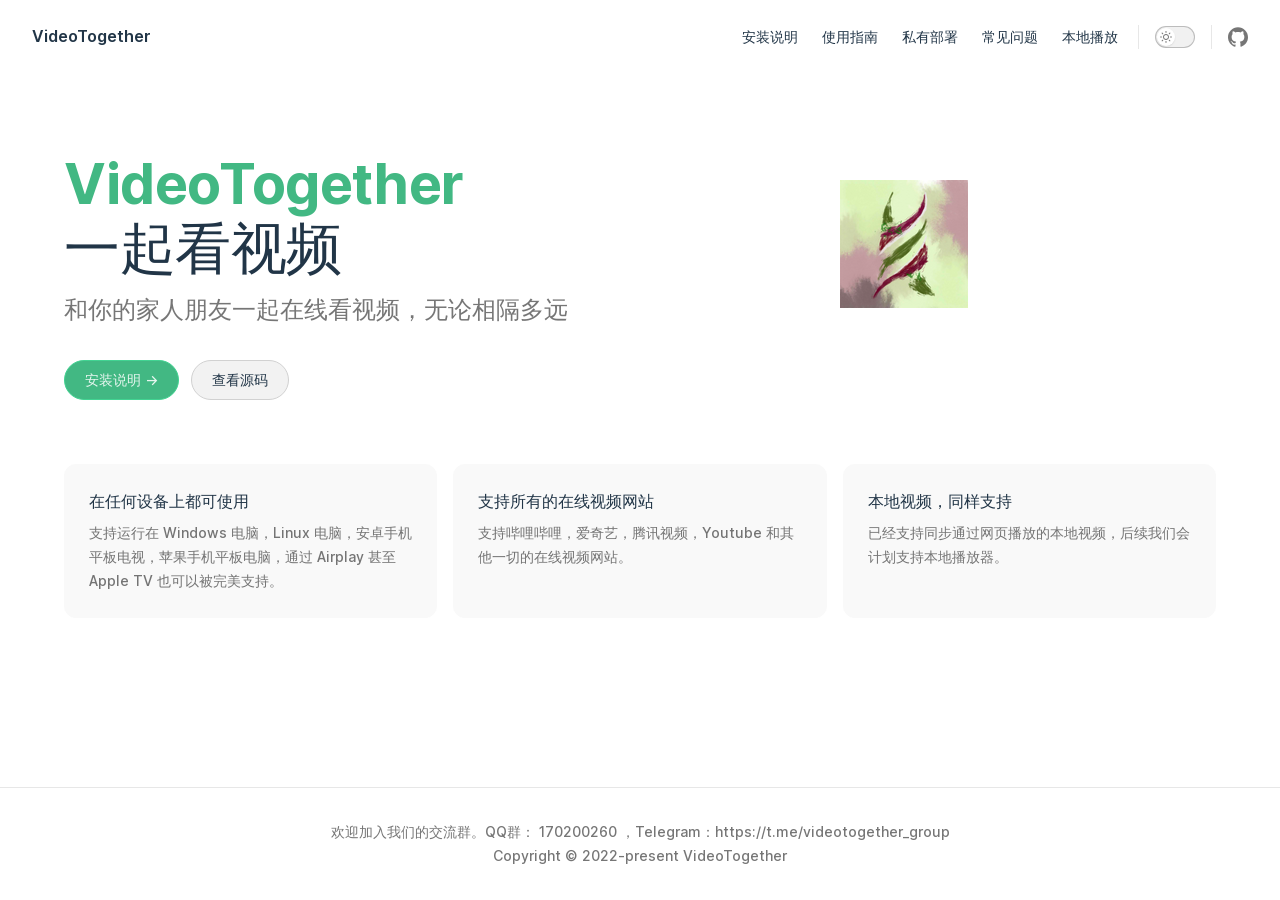
==== commit ed2e9dd7: "fix" ====
--- a/index.html
+++ b/index.html
@@ -5,16 +5,16 @@
     <meta name="viewport" content="width=device-width,initial-scale=1">
     <title>VideoTogether | 一起看视频</title>
     <meta name="description" content="和你的家人朋友一起在线看视频，无论相隔多远">
-    <link rel="stylesheet" href="/assets/style.6b6c40f1.css">
-    <link rel="modulepreload" href="/assets/app.76408776.js">
-    <link rel="modulepreload" href="/assets/index.md.7cb75900.lean.js">
+    <link rel="stylesheet" href="/assets/style.e5694f31.css">
+    <link rel="modulepreload" href="/assets/app.ec47483e.js">
+    <link rel="modulepreload" href="/assets/index.md.1da2ed79.lean.js">
     
     <script>(()=>{const e=localStorage.getItem("vitepress-theme-appearance"),a=window.matchMedia("(prefers-color-scheme: dark)").matches;(!e||e==="auto"?a:e==="dark")&&document.documentElement.classList.add("dark")})();</script>
   </head>
   <body>
-    <div id="app"><div class="Layout" data-v-b7788134><!--[--><!--]--><!--[--><span tabindex="-1" data-v-5bad87e6></span><a href="#VPContent" class="VPSkipLink visually-hidden" data-v-5bad87e6> Skip to content </a><!--]--><!----><header class="VPNav no-sidebar" data-v-b7788134 data-v-0f827909><div class="VPNavBar" data-v-0f827909 data-v-10058498><div class="container" data-v-10058498><div class="VPNavBarTitle" data-v-10058498 data-v-477b2930><a class="title" href="/" data-v-477b2930><!----><!--[-->VideoTogether<!--]--></a></div><div class="content" data-v-10058498><!----><nav aria-labelledby="main-nav-aria-label" class="VPNavBarMenu menu" data-v-10058498 data-v-1afc9dec><span id="main-nav-aria-label" class="visually-hidden" data-v-1afc9dec>Main Navigation</span><!--[--><!--[--><a class="VPLink link VPNavBarMenuLink" href="/guide/install.html" data-v-1afc9dec data-v-1d8250a9 data-v-48abdd18><!--[-->安装说明<!--]--><!----></a><!--]--><!--[--><a class="VPLink link VPNavBarMenuLink" href="/guide/introduction.html" data-v-1afc9dec data-v-1d8250a9 data-v-48abdd18><!--[-->使用指南<!--]--><!----></a><!--]--><!--[--><a class="VPLink link VPNavBarMenuLink" href="/guide/qa.html" data-v-1afc9dec data-v-1d8250a9 data-v-48abdd18><!--[-->常见问题<!--]--><!----></a><!--]--><!--[--><a class="VPLink link VPNavBarMenuLink" href="/guide/local.html" data-v-1afc9dec data-v-1d8250a9 data-v-48abdd18><!--[-->本地播放<!--]--><!----></a><!--]--><!--]--></nav><!----><div class="VPNavBarAppearance appearance" data-v-10058498 data-v-0b2f3bac><button class="VPSwitch VPSwitchAppearance" type="button" role="switch" aria-label="toggle dark mode" data-v-0b2f3bac data-v-741b6450 data-v-ab2de182><span class="check" data-v-ab2de182><span class="icon" data-v-ab2de182><!--[--><svg xmlns="http://www.w3.org/2000/svg" aria-hidden="true" focusable="false" viewbox="0 0 24 24" class="sun" data-v-741b6450><path d="M12,18c-3.3,0-6-2.7-6-6s2.7-6,6-6s6,2.7,6,6S15.3,18,12,18zM12,8c-2.2,0-4,1.8-4,4c0,2.2,1.8,4,4,4c2.2,0,4-1.8,4-4C16,9.8,14.2,8,12,8z"></path><path d="M12,4c-0.6,0-1-0.4-1-1V1c0-0.6,0.4-1,1-1s1,0.4,1,1v2C13,3.6,12.6,4,12,4z"></path><path d="M12,24c-0.6,0-1-0.4-1-1v-2c0-0.6,0.4-1,1-1s1,0.4,1,1v2C13,23.6,12.6,24,12,24z"></path><path d="M5.6,6.6c-0.3,0-0.5-0.1-0.7-0.3L3.5,4.9c-0.4-0.4-0.4-1,0-1.4s1-0.4,1.4,0l1.4,1.4c0.4,0.4,0.4,1,0,1.4C6.2,6.5,5.9,6.6,5.6,6.6z"></path><path d="M19.8,20.8c-0.3,0-0.5-0.1-0.7-0.3l-1.4-1.4c-0.4-0.4-0.4-1,0-1.4s1-0.4,1.4,0l1.4,1.4c0.4,0.4,0.4,1,0,1.4C20.3,20.7,20,20.8,19.8,20.8z"></path><path d="M3,13H1c-0.6,0-1-0.4-1-1s0.4-1,1-1h2c0.6,0,1,0.4,1,1S3.6,13,3,13z"></path><path d="M23,13h-2c-0.6,0-1-0.4-1-1s0.4-1,1-1h2c0.6,0,1,0.4,1,1S23.6,13,23,13z"></path><path d="M4.2,20.8c-0.3,0-0.5-0.1-0.7-0.3c-0.4-0.4-0.4-1,0-1.4l1.4-1.4c0.4-0.4,1-0.4,1.4,0s0.4,1,0,1.4l-1.4,1.4C4.7,20.7,4.5,20.8,4.2,20.8z"></path><path d="M18.4,6.6c-0.3,0-0.5-0.1-0.7-0.3c-0.4-0.4-0.4-1,0-1.4l1.4-1.4c0.4-0.4,1-0.4,1.4,0s0.4,1,0,1.4l-1.4,1.4C18.9,6.5,18.6,6.6,18.4,6.6z"></path></svg><svg xmlns="http://www.w3.org/2000/svg" aria-hidden="true" focusable="false" viewbox="0 0 24 24" class="moon" data-v-741b6450><path d="M12.1,22c-0.3,0-0.6,0-0.9,0c-5.5-0.5-9.5-5.4-9-10.9c0.4-4.8,4.2-8.6,9-9c0.4,0,0.8,0.2,1,0.5c0.2,0.3,0.2,0.8-0.1,1.1c-2,2.7-1.4,6.4,1.3,8.4c2.1,1.6,5,1.6,7.1,0c0.3-0.2,0.7-0.3,1.1-0.1c0.3,0.2,0.5,0.6,0.5,1c-0.2,2.7-1.5,5.1-3.6,6.8C16.6,21.2,14.4,22,12.1,22zM9.3,4.4c-2.9,1-5,3.6-5.2,6.8c-0.4,4.4,2.8,8.3,7.2,8.7c2.1,0.2,4.2-0.4,5.8-1.8c1.1-0.9,1.9-2.1,2.4-3.4c-2.5,0.9-5.3,0.5-7.5-1.1C9.2,11.4,8.1,7.7,9.3,4.4z"></path></svg><!--]--></span></span></button></div><div class="VPSocialLinks VPNavBarSocialLinks social-links" data-v-10058498 data-v-5c5de4da data-v-7dcd7d60><!--[--><a class="VPSocialLink" href="https://github.com/VideoTogether/VideoTogether.github.io" title="github" target="_blank" rel="noopener noreferrer" data-v-7dcd7d60 data-v-610fed1a><svg xmlns="http://www.w3.org/2000/svg" aria-hidden="true" focusable="false" viewbox="0 0 24 24" class="icon" data-v-610fed1a><path d="M12 .297c-6.63 0-12 5.373-12 12 0 5.303 3.438 9.8 8.205 11.385.6.113.82-.258.82-.577 0-.285-.01-1.04-.015-2.04-3.338.724-4.042-1.61-4.042-1.61C4.422 18.07 3.633 17.7 3.633 17.7c-1.087-.744.084-.729.084-.729 1.205.084 1.838 1.236 1.838 1.236 1.07 1.835 2.809 1.305 3.495.998.108-.776.417-1.305.76-1.605-2.665-.3-5.466-1.332-5.466-5.93 0-1.31.465-2.38 1.235-3.22-.135-.303-.54-1.523.105-3.176 0 0 1.005-.322 3.3 1.23.96-.267 1.98-.399 3-.405 1.02.006 2.04.138 3 .405 2.28-1.552 3.285-1.23 3.285-1.23.645 1.653.24 2.873.12 3.176.765.84 1.23 1.91 1.23 3.22 0 4.61-2.805 5.625-5.475 5.92.42.36.81 1.096.81 2.22 0 1.606-.015 2.896-.015 3.286 0 .315.21.69.825.57C20.565 22.092 24 17.592 24 12.297c0-6.627-5.373-12-12-12"></path></svg><span class="visually-hidden" data-v-610fed1a>github</span></a><!--]--></div><div class="VPFlyout VPNavBarExtra extra" data-v-10058498 data-v-5fe59986 data-v-0635fb1f><button type="button" class="button" aria-haspopup="true" aria-expanded="false" aria-label="extra navigation" data-v-0635fb1f><svg xmlns="http://www.w3.org/2000/svg" aria-hidden="true" focusable="false" viewbox="0 0 24 24" class="icon" data-v-0635fb1f><circle cx="12" cy="12" r="2"></circle><circle cx="19" cy="12" r="2"></circle><circle cx="5" cy="12" r="2"></circle></svg></button><div class="menu" data-v-0635fb1f><div class="VPMenu" data-v-0635fb1f data-v-e3d492a8><!----><!--[--><!--[--><!----><div class="group" data-v-5fe59986><div class="item appearance" data-v-5fe59986><p class="label" data-v-5fe59986>Appearance</p><div class="appearance-action" data-v-5fe59986><button class="VPSwitch VPSwitchAppearance" type="button" role="switch" aria-label="toggle dark mode" data-v-5fe59986 data-v-741b6450 data-v-ab2de182><span class="check" data-v-ab2de182><span class="icon" data-v-ab2de182><!--[--><svg xmlns="http://www.w3.org/2000/svg" aria-hidden="true" focusable="false" viewbox="0 0 24 24" class="sun" data-v-741b6450><path d="M12,18c-3.3,0-6-2.7-6-6s2.7-6,6-6s6,2.7,6,6S15.3,18,12,18zM12,8c-2.2,0-4,1.8-4,4c0,2.2,1.8,4,4,4c2.2,0,4-1.8,4-4C16,9.8,14.2,8,12,8z"></path><path d="M12,4c-0.6,0-1-0.4-1-1V1c0-0.6,0.4-1,1-1s1,0.4,1,1v2C13,3.6,12.6,4,12,4z"></path><path d="M12,24c-0.6,0-1-0.4-1-1v-2c0-0.6,0.4-1,1-1s1,0.4,1,1v2C13,23.6,12.6,24,12,24z"></path><path d="M5.6,6.6c-0.3,0-0.5-0.1-0.7-0.3L3.5,4.9c-0.4-0.4-0.4-1,0-1.4s1-0.4,1.4,0l1.4,1.4c0.4,0.4,0.4,1,0,1.4C6.2,6.5,5.9,6.6,5.6,6.6z"></path><path d="M19.8,20.8c-0.3,0-0.5-0.1-0.7-0.3l-1.4-1.4c-0.4-0.4-0.4-1,0-1.4s1-0.4,1.4,0l1.4,1.4c0.4,0.4,0.4,1,0,1.4C20.3,20.7,20,20.8,19.8,20.8z"></path><path d="M3,13H1c-0.6,0-1-0.4-1-1s0.4-1,1-1h2c0.6,0,1,0.4,1,1S3.6,13,3,13z"></path><path d="M23,13h-2c-0.6,0-1-0.4-1-1s0.4-1,1-1h2c0.6,0,1,0.4,1,1S23.6,13,23,13z"></path><path d="M4.2,20.8c-0.3,0-0.5-0.1-0.7-0.3c-0.4-0.4-0.4-1,0-1.4l1.4-1.4c0.4-0.4,1-0.4,1.4,0s0.4,1,0,1.4l-1.4,1.4C4.7,20.7,4.5,20.8,4.2,20.8z"></path><path d="M18.4,6.6c-0.3,0-0.5-0.1-0.7-0.3c-0.4-0.4-0.4-1,0-1.4l1.4-1.4c0.4-0.4,1-0.4,1.4,0s0.4,1,0,1.4l-1.4,1.4C18.9,6.5,18.6,6.6,18.4,6.6z"></path></svg><svg xmlns="http://www.w3.org/2000/svg" aria-hidden="true" focusable="false" viewbox="0 0 24 24" class="moon" data-v-741b6450><path d="M12.1,22c-0.3,0-0.6,0-0.9,0c-5.5-0.5-9.5-5.4-9-10.9c0.4-4.8,4.2-8.6,9-9c0.4,0,0.8,0.2,1,0.5c0.2,0.3,0.2,0.8-0.1,1.1c-2,2.7-1.4,6.4,1.3,8.4c2.1,1.6,5,1.6,7.1,0c0.3-0.2,0.7-0.3,1.1-0.1c0.3,0.2,0.5,0.6,0.5,1c-0.2,2.7-1.5,5.1-3.6,6.8C16.6,21.2,14.4,22,12.1,22zM9.3,4.4c-2.9,1-5,3.6-5.2,6.8c-0.4,4.4,2.8,8.3,7.2,8.7c2.1,0.2,4.2-0.4,5.8-1.8c1.1-0.9,1.9-2.1,2.4-3.4c-2.5,0.9-5.3,0.5-7.5-1.1C9.2,11.4,8.1,7.7,9.3,4.4z"></path></svg><!--]--></span></span></button></div></div></div><div class="group" data-v-5fe59986><div class="item social-links" data-v-5fe59986><div class="VPSocialLinks social-links-list" data-v-5fe59986 data-v-7dcd7d60><!--[--><a class="VPSocialLink" href="https://github.com/VideoTogether/VideoTogether.github.io" title="github" target="_blank" rel="noopener noreferrer" data-v-7dcd7d60 data-v-610fed1a><svg xmlns="http://www.w3.org/2000/svg" aria-hidden="true" focusable="false" viewbox="0 0 24 24" class="icon" data-v-610fed1a><path d="M12 .297c-6.63 0-12 5.373-12 12 0 5.303 3.438 9.8 8.205 11.385.6.113.82-.258.82-.577 0-.285-.01-1.04-.015-2.04-3.338.724-4.042-1.61-4.042-1.61C4.422 18.07 3.633 17.7 3.633 17.7c-1.087-.744.084-.729.084-.729 1.205.084 1.838 1.236 1.838 1.236 1.07 1.835 2.809 1.305 3.495.998.108-.776.417-1.305.76-1.605-2.665-.3-5.466-1.332-5.466-5.93 0-1.31.465-2.38 1.235-3.22-.135-.303-.54-1.523.105-3.176 0 0 1.005-.322 3.3 1.23.96-.267 1.98-.399 3-.405 1.02.006 2.04.138 3 .405 2.28-1.552 3.285-1.23 3.285-1.23.645 1.653.24 2.873.12 3.176.765.84 1.23 1.91 1.23 3.22 0 4.61-2.805 5.625-5.475 5.92.42.36.81 1.096.81 2.22 0 1.606-.015 2.896-.015 3.286 0 .315.21.69.825.57C20.565 22.092 24 17.592 24 12.297c0-6.627-5.373-12-12-12"></path></svg><span class="visually-hidden" data-v-610fed1a>github</span></a><!--]--></div></div></div><!--]--><!--]--></div></div></div><button type="button" class="VPNavBarHamburger hamburger" aria-label="mobile navigation" aria-expanded="false" aria-controls="VPNavScreen" data-v-10058498 data-v-2ead6e10><span class="container" data-v-2ead6e10><span class="top" data-v-2ead6e10></span><span class="middle" data-v-2ead6e10></span><span class="bottom" data-v-2ead6e10></span></span></button></div></div></div><!----></header><!----><!----><div class="VPContent is-home" id="VPContent" data-v-b7788134 data-v-09411f0c><div class="VPHome" data-v-09411f0c data-v-3f4e5d1e><!--[--><!--]--><div class="VPHero has-image VPHomeHero" data-v-3f4e5d1e data-v-3a588c28><div class="container" data-v-3a588c28><div class="main" data-v-3a588c28><h1 class="name" data-v-3a588c28><span class="clip" data-v-3a588c28>VideoTogether</span></h1><p class="text" data-v-3a588c28>一起看视频</p><p class="tagline" data-v-3a588c28>和你的家人朋友一起在线看视频，无论相隔多远</p><div class="actions" data-v-3a588c28><!--[--><div class="action" data-v-3a588c28><a class="VPButton medium brand" href="/guide/install" data-v-3a588c28 data-v-327b669f>安装说明 -&gt;</a></div><div class="action" data-v-3a588c28><a class="VPButton medium alt" href="https://github.com/VideoTogether/VideoTogether" target="_blank" rel="noopener noreferrer" data-v-3a588c28 data-v-327b669f>查看源码</a></div><!--]--></div></div><div class="image" data-v-3a588c28><div class="image-container" data-v-3a588c28><div class="image-bg" data-v-3a588c28></div><!--[--><img class="VPImage image-src" src="/logo.png" alt="VideoTogether" data-v-0e8d41ab><!--]--></div></div></div></div><!--[--><!--]--><!--[--><!--]--><div class="VPFeatures VPHomeFeatures" data-v-3f4e5d1e data-v-4a406374><div class="container" data-v-4a406374><div class="items" data-v-4a406374><!--[--><div class="grid-3 item" data-v-4a406374><article class="VPFeature" data-v-4a406374 data-v-460fc02b><!----><h2 class="title" data-v-460fc02b>在任何设备上都可使用</h2><p class="details" data-v-460fc02b>支持运行在 Windows 电脑，Linux 电脑，安卓手机平板电视，苹果手机平板电脑，通过 Airplay 甚至 Apple TV 也可以被完美支持。</p></article></div><div class="grid-3 item" data-v-4a406374><article class="VPFeature" data-v-4a406374 data-v-460fc02b><!----><h2 class="title" data-v-460fc02b>支持所有的在线视频网站</h2><p class="details" data-v-460fc02b>支持哔哩哔哩，爱奇艺，腾讯视频，Youtube 和其他一切的在线视频网站。</p></article></div><div class="grid-3 item" data-v-4a406374><article class="VPFeature" data-v-4a406374 data-v-460fc02b><!----><h2 class="title" data-v-460fc02b>本地视频，同样支持</h2><p class="details" data-v-460fc02b>已经支持同步通过网页播放的本地视频，后续我们会计划支持本地播放器。</p></article></div><!--]--></div></div></div><!--[--><!--]--><div style="position:relative;" data-v-3f4e5d1e><div></div></div></div></div><footer class="VPFooter" data-v-b7788134 data-v-32972742><div class="container" data-v-32972742><p class="message" data-v-32972742>欢迎加入我们的交流群。QQ群： 170200260 ，Telegram：https://t.me/videotogether_group</p><p class="copyright" data-v-32972742>Copyright © 2022-present VideoTogether</p></div></footer><!--[--><!--]--></div></div>
-    <script>__VP_HASH_MAP__ = JSON.parse("{\"guide_getting-started.md\":\"a0a70cc4\",\"guide_install.md\":\"b3da27d2\",\"guide_introduction.md\":\"f3dab316\",\"guide_local.md\":\"2032f4ca\",\"guide_qa.md\":\"1f87f4fe\",\"index.md\":\"7cb75900\"}")</script>
-    <script type="module" async src="/assets/app.76408776.js"></script>
+    <div id="app"><div class="Layout" data-v-b7788134><!--[--><!--]--><!--[--><span tabindex="-1" data-v-5bad87e6></span><a href="#VPContent" class="VPSkipLink visually-hidden" data-v-5bad87e6> Skip to content </a><!--]--><!----><header class="VPNav no-sidebar" data-v-b7788134 data-v-0f827909><div class="VPNavBar" data-v-0f827909 data-v-10058498><div class="container" data-v-10058498><div class="VPNavBarTitle" data-v-10058498 data-v-477b2930><a class="title" href="/" data-v-477b2930><!----><!--[-->VideoTogether<!--]--></a></div><div class="content" data-v-10058498><!----><nav aria-labelledby="main-nav-aria-label" class="VPNavBarMenu menu" data-v-10058498 data-v-1afc9dec><span id="main-nav-aria-label" class="visually-hidden" data-v-1afc9dec>Main Navigation</span><!--[--><!--[--><a class="VPLink link VPNavBarMenuLink" href="/guide/install.html" data-v-1afc9dec data-v-1d8250a9 data-v-48abdd18><!--[-->安装说明<!--]--><!----></a><!--]--><!--[--><a class="VPLink link VPNavBarMenuLink" href="/guide/introduction.html" data-v-1afc9dec data-v-1d8250a9 data-v-48abdd18><!--[-->使用指南<!--]--><!----></a><!--]--><!--[--><a class="VPLink link VPNavBarMenuLink" href="/guide/deploy.html" data-v-1afc9dec data-v-1d8250a9 data-v-48abdd18><!--[-->私有部署<!--]--><!----></a><!--]--><!--[--><a class="VPLink link VPNavBarMenuLink" href="/guide/qa.html" data-v-1afc9dec data-v-1d8250a9 data-v-48abdd18><!--[-->常见问题<!--]--><!----></a><!--]--><!--[--><a class="VPLink link VPNavBarMenuLink" href="/guide/local.html" data-v-1afc9dec data-v-1d8250a9 data-v-48abdd18><!--[-->本地播放<!--]--><!----></a><!--]--><!--]--></nav><!----><div class="VPNavBarAppearance appearance" data-v-10058498 data-v-0b2f3bac><button class="VPSwitch VPSwitchAppearance" type="button" role="switch" aria-label="toggle dark mode" data-v-0b2f3bac data-v-741b6450 data-v-ab2de182><span class="check" data-v-ab2de182><span class="icon" data-v-ab2de182><!--[--><svg xmlns="http://www.w3.org/2000/svg" aria-hidden="true" focusable="false" viewbox="0 0 24 24" class="sun" data-v-741b6450><path d="M12,18c-3.3,0-6-2.7-6-6s2.7-6,6-6s6,2.7,6,6S15.3,18,12,18zM12,8c-2.2,0-4,1.8-4,4c0,2.2,1.8,4,4,4c2.2,0,4-1.8,4-4C16,9.8,14.2,8,12,8z"></path><path d="M12,4c-0.6,0-1-0.4-1-1V1c0-0.6,0.4-1,1-1s1,0.4,1,1v2C13,3.6,12.6,4,12,4z"></path><path d="M12,24c-0.6,0-1-0.4-1-1v-2c0-0.6,0.4-1,1-1s1,0.4,1,1v2C13,23.6,12.6,24,12,24z"></path><path d="M5.6,6.6c-0.3,0-0.5-0.1-0.7-0.3L3.5,4.9c-0.4-0.4-0.4-1,0-1.4s1-0.4,1.4,0l1.4,1.4c0.4,0.4,0.4,1,0,1.4C6.2,6.5,5.9,6.6,5.6,6.6z"></path><path d="M19.8,20.8c-0.3,0-0.5-0.1-0.7-0.3l-1.4-1.4c-0.4-0.4-0.4-1,0-1.4s1-0.4,1.4,0l1.4,1.4c0.4,0.4,0.4,1,0,1.4C20.3,20.7,20,20.8,19.8,20.8z"></path><path d="M3,13H1c-0.6,0-1-0.4-1-1s0.4-1,1-1h2c0.6,0,1,0.4,1,1S3.6,13,3,13z"></path><path d="M23,13h-2c-0.6,0-1-0.4-1-1s0.4-1,1-1h2c0.6,0,1,0.4,1,1S23.6,13,23,13z"></path><path d="M4.2,20.8c-0.3,0-0.5-0.1-0.7-0.3c-0.4-0.4-0.4-1,0-1.4l1.4-1.4c0.4-0.4,1-0.4,1.4,0s0.4,1,0,1.4l-1.4,1.4C4.7,20.7,4.5,20.8,4.2,20.8z"></path><path d="M18.4,6.6c-0.3,0-0.5-0.1-0.7-0.3c-0.4-0.4-0.4-1,0-1.4l1.4-1.4c0.4-0.4,1-0.4,1.4,0s0.4,1,0,1.4l-1.4,1.4C18.9,6.5,18.6,6.6,18.4,6.6z"></path></svg><svg xmlns="http://www.w3.org/2000/svg" aria-hidden="true" focusable="false" viewbox="0 0 24 24" class="moon" data-v-741b6450><path d="M12.1,22c-0.3,0-0.6,0-0.9,0c-5.5-0.5-9.5-5.4-9-10.9c0.4-4.8,4.2-8.6,9-9c0.4,0,0.8,0.2,1,0.5c0.2,0.3,0.2,0.8-0.1,1.1c-2,2.7-1.4,6.4,1.3,8.4c2.1,1.6,5,1.6,7.1,0c0.3-0.2,0.7-0.3,1.1-0.1c0.3,0.2,0.5,0.6,0.5,1c-0.2,2.7-1.5,5.1-3.6,6.8C16.6,21.2,14.4,22,12.1,22zM9.3,4.4c-2.9,1-5,3.6-5.2,6.8c-0.4,4.4,2.8,8.3,7.2,8.7c2.1,0.2,4.2-0.4,5.8-1.8c1.1-0.9,1.9-2.1,2.4-3.4c-2.5,0.9-5.3,0.5-7.5-1.1C9.2,11.4,8.1,7.7,9.3,4.4z"></path></svg><!--]--></span></span></button></div><div class="VPSocialLinks VPNavBarSocialLinks social-links" data-v-10058498 data-v-5c5de4da data-v-7dcd7d60><!--[--><a class="VPSocialLink" href="https://github.com/VideoTogether/VideoTogether.github.io" title="github" target="_blank" rel="noopener noreferrer" data-v-7dcd7d60 data-v-610fed1a><svg xmlns="http://www.w3.org/2000/svg" aria-hidden="true" focusable="false" viewbox="0 0 24 24" class="icon" data-v-610fed1a><path d="M12 .297c-6.63 0-12 5.373-12 12 0 5.303 3.438 9.8 8.205 11.385.6.113.82-.258.82-.577 0-.285-.01-1.04-.015-2.04-3.338.724-4.042-1.61-4.042-1.61C4.422 18.07 3.633 17.7 3.633 17.7c-1.087-.744.084-.729.084-.729 1.205.084 1.838 1.236 1.838 1.236 1.07 1.835 2.809 1.305 3.495.998.108-.776.417-1.305.76-1.605-2.665-.3-5.466-1.332-5.466-5.93 0-1.31.465-2.38 1.235-3.22-.135-.303-.54-1.523.105-3.176 0 0 1.005-.322 3.3 1.23.96-.267 1.98-.399 3-.405 1.02.006 2.04.138 3 .405 2.28-1.552 3.285-1.23 3.285-1.23.645 1.653.24 2.873.12 3.176.765.84 1.23 1.91 1.23 3.22 0 4.61-2.805 5.625-5.475 5.92.42.36.81 1.096.81 2.22 0 1.606-.015 2.896-.015 3.286 0 .315.21.69.825.57C20.565 22.092 24 17.592 24 12.297c0-6.627-5.373-12-12-12"></path></svg><span class="visually-hidden" data-v-610fed1a>github</span></a><!--]--></div><div class="VPFlyout VPNavBarExtra extra" data-v-10058498 data-v-5fe59986 data-v-0635fb1f><button type="button" class="button" aria-haspopup="true" aria-expanded="false" aria-label="extra navigation" data-v-0635fb1f><svg xmlns="http://www.w3.org/2000/svg" aria-hidden="true" focusable="false" viewbox="0 0 24 24" class="icon" data-v-0635fb1f><circle cx="12" cy="12" r="2"></circle><circle cx="19" cy="12" r="2"></circle><circle cx="5" cy="12" r="2"></circle></svg></button><div class="menu" data-v-0635fb1f><div class="VPMenu" data-v-0635fb1f data-v-e3d492a8><!----><!--[--><!--[--><!----><div class="group" data-v-5fe59986><div class="item appearance" data-v-5fe59986><p class="label" data-v-5fe59986>Appearance</p><div class="appearance-action" data-v-5fe59986><button class="VPSwitch VPSwitchAppearance" type="button" role="switch" aria-label="toggle dark mode" data-v-5fe59986 data-v-741b6450 data-v-ab2de182><span class="check" data-v-ab2de182><span class="icon" data-v-ab2de182><!--[--><svg xmlns="http://www.w3.org/2000/svg" aria-hidden="true" focusable="false" viewbox="0 0 24 24" class="sun" data-v-741b6450><path d="M12,18c-3.3,0-6-2.7-6-6s2.7-6,6-6s6,2.7,6,6S15.3,18,12,18zM12,8c-2.2,0-4,1.8-4,4c0,2.2,1.8,4,4,4c2.2,0,4-1.8,4-4C16,9.8,14.2,8,12,8z"></path><path d="M12,4c-0.6,0-1-0.4-1-1V1c0-0.6,0.4-1,1-1s1,0.4,1,1v2C13,3.6,12.6,4,12,4z"></path><path d="M12,24c-0.6,0-1-0.4-1-1v-2c0-0.6,0.4-1,1-1s1,0.4,1,1v2C13,23.6,12.6,24,12,24z"></path><path d="M5.6,6.6c-0.3,0-0.5-0.1-0.7-0.3L3.5,4.9c-0.4-0.4-0.4-1,0-1.4s1-0.4,1.4,0l1.4,1.4c0.4,0.4,0.4,1,0,1.4C6.2,6.5,5.9,6.6,5.6,6.6z"></path><path d="M19.8,20.8c-0.3,0-0.5-0.1-0.7-0.3l-1.4-1.4c-0.4-0.4-0.4-1,0-1.4s1-0.4,1.4,0l1.4,1.4c0.4,0.4,0.4,1,0,1.4C20.3,20.7,20,20.8,19.8,20.8z"></path><path d="M3,13H1c-0.6,0-1-0.4-1-1s0.4-1,1-1h2c0.6,0,1,0.4,1,1S3.6,13,3,13z"></path><path d="M23,13h-2c-0.6,0-1-0.4-1-1s0.4-1,1-1h2c0.6,0,1,0.4,1,1S23.6,13,23,13z"></path><path d="M4.2,20.8c-0.3,0-0.5-0.1-0.7-0.3c-0.4-0.4-0.4-1,0-1.4l1.4-1.4c0.4-0.4,1-0.4,1.4,0s0.4,1,0,1.4l-1.4,1.4C4.7,20.7,4.5,20.8,4.2,20.8z"></path><path d="M18.4,6.6c-0.3,0-0.5-0.1-0.7-0.3c-0.4-0.4-0.4-1,0-1.4l1.4-1.4c0.4-0.4,1-0.4,1.4,0s0.4,1,0,1.4l-1.4,1.4C18.9,6.5,18.6,6.6,18.4,6.6z"></path></svg><svg xmlns="http://www.w3.org/2000/svg" aria-hidden="true" focusable="false" viewbox="0 0 24 24" class="moon" data-v-741b6450><path d="M12.1,22c-0.3,0-0.6,0-0.9,0c-5.5-0.5-9.5-5.4-9-10.9c0.4-4.8,4.2-8.6,9-9c0.4,0,0.8,0.2,1,0.5c0.2,0.3,0.2,0.8-0.1,1.1c-2,2.7-1.4,6.4,1.3,8.4c2.1,1.6,5,1.6,7.1,0c0.3-0.2,0.7-0.3,1.1-0.1c0.3,0.2,0.5,0.6,0.5,1c-0.2,2.7-1.5,5.1-3.6,6.8C16.6,21.2,14.4,22,12.1,22zM9.3,4.4c-2.9,1-5,3.6-5.2,6.8c-0.4,4.4,2.8,8.3,7.2,8.7c2.1,0.2,4.2-0.4,5.8-1.8c1.1-0.9,1.9-2.1,2.4-3.4c-2.5,0.9-5.3,0.5-7.5-1.1C9.2,11.4,8.1,7.7,9.3,4.4z"></path></svg><!--]--></span></span></button></div></div></div><div class="group" data-v-5fe59986><div class="item social-links" data-v-5fe59986><div class="VPSocialLinks social-links-list" data-v-5fe59986 data-v-7dcd7d60><!--[--><a class="VPSocialLink" href="https://github.com/VideoTogether/VideoTogether.github.io" title="github" target="_blank" rel="noopener noreferrer" data-v-7dcd7d60 data-v-610fed1a><svg xmlns="http://www.w3.org/2000/svg" aria-hidden="true" focusable="false" viewbox="0 0 24 24" class="icon" data-v-610fed1a><path d="M12 .297c-6.63 0-12 5.373-12 12 0 5.303 3.438 9.8 8.205 11.385.6.113.82-.258.82-.577 0-.285-.01-1.04-.015-2.04-3.338.724-4.042-1.61-4.042-1.61C4.422 18.07 3.633 17.7 3.633 17.7c-1.087-.744.084-.729.084-.729 1.205.084 1.838 1.236 1.838 1.236 1.07 1.835 2.809 1.305 3.495.998.108-.776.417-1.305.76-1.605-2.665-.3-5.466-1.332-5.466-5.93 0-1.31.465-2.38 1.235-3.22-.135-.303-.54-1.523.105-3.176 0 0 1.005-.322 3.3 1.23.96-.267 1.98-.399 3-.405 1.02.006 2.04.138 3 .405 2.28-1.552 3.285-1.23 3.285-1.23.645 1.653.24 2.873.12 3.176.765.84 1.23 1.91 1.23 3.22 0 4.61-2.805 5.625-5.475 5.92.42.36.81 1.096.81 2.22 0 1.606-.015 2.896-.015 3.286 0 .315.21.69.825.57C20.565 22.092 24 17.592 24 12.297c0-6.627-5.373-12-12-12"></path></svg><span class="visually-hidden" data-v-610fed1a>github</span></a><!--]--></div></div></div><!--]--><!--]--></div></div></div><button type="button" class="VPNavBarHamburger hamburger" aria-label="mobile navigation" aria-expanded="false" aria-controls="VPNavScreen" data-v-10058498 data-v-2ead6e10><span class="container" data-v-2ead6e10><span class="top" data-v-2ead6e10></span><span class="middle" data-v-2ead6e10></span><span class="bottom" data-v-2ead6e10></span></span></button></div></div></div><!----></header><!----><!----><div class="VPContent is-home" id="VPContent" data-v-b7788134 data-v-09411f0c><div class="VPHome" data-v-09411f0c data-v-3f4e5d1e><!--[--><!--]--><div class="VPHero has-image VPHomeHero" data-v-3f4e5d1e data-v-3a588c28><div class="container" data-v-3a588c28><div class="main" data-v-3a588c28><h1 class="name" data-v-3a588c28><span class="clip" data-v-3a588c28>VideoTogether</span></h1><p class="text" data-v-3a588c28>一起看视频</p><p class="tagline" data-v-3a588c28>和你的家人朋友一起在线看视频，无论相隔多远</p><div class="actions" data-v-3a588c28><!--[--><div class="action" data-v-3a588c28><a class="VPButton medium brand" href="/guide/install" data-v-3a588c28 data-v-327b669f>安装说明 -&gt;</a></div><div class="action" data-v-3a588c28><a class="VPButton medium alt" href="https://github.com/VideoTogether/VideoTogether" target="_blank" rel="noopener noreferrer" data-v-3a588c28 data-v-327b669f>查看源码</a></div><!--]--></div></div><div class="image" data-v-3a588c28><div class="image-container" data-v-3a588c28><div class="image-bg" data-v-3a588c28></div><!--[--><img class="VPImage image-src" src="/logo.png" alt="VideoTogether" data-v-0e8d41ab><!--]--></div></div></div></div><!--[--><!--]--><!--[--><!--]--><div class="VPFeatures VPHomeFeatures" data-v-3f4e5d1e data-v-4a406374><div class="container" data-v-4a406374><div class="items" data-v-4a406374><!--[--><div class="grid-3 item" data-v-4a406374><article class="VPFeature" data-v-4a406374 data-v-460fc02b><!----><h2 class="title" data-v-460fc02b>在任何设备上都可使用</h2><p class="details" data-v-460fc02b>支持运行在 Windows 电脑，Linux 电脑，安卓手机平板电视，苹果手机平板电脑，通过 Airplay 甚至 Apple TV 也可以被完美支持。</p></article></div><div class="grid-3 item" data-v-4a406374><article class="VPFeature" data-v-4a406374 data-v-460fc02b><!----><h2 class="title" data-v-460fc02b>支持所有的在线视频网站</h2><p class="details" data-v-460fc02b>支持哔哩哔哩，爱奇艺，腾讯视频，Youtube 和其他一切的在线视频网站。</p></article></div><div class="grid-3 item" data-v-4a406374><article class="VPFeature" data-v-4a406374 data-v-460fc02b><!----><h2 class="title" data-v-460fc02b>本地视频，同样支持</h2><p class="details" data-v-460fc02b>已经支持同步通过网页播放的本地视频，后续我们会计划支持本地播放器。</p></article></div><!--]--></div></div></div><!--[--><!--]--><div style="position:relative;" data-v-3f4e5d1e><div></div></div></div></div><footer class="VPFooter" data-v-b7788134 data-v-32972742><div class="container" data-v-32972742><p class="message" data-v-32972742>欢迎加入我们的交流群。QQ群： 170200260 ，Telegram：https://t.me/videotogether_group</p><p class="copyright" data-v-32972742>Copyright © 2022-present VideoTogether</p></div></footer><!--[--><!--]--></div></div>
+    <script>__VP_HASH_MAP__ = JSON.parse("{\"readme.md\":\"c986612a\",\"guide_deploy.md\":\"25dca775\",\"guide_getting-started.md\":\"ec4b4dc6\",\"guide_install.md\":\"6feddfd7\",\"guide_introduction.md\":\"c8ae7314\",\"guide_local.md\":\"a3017b48\",\"guide_qa.md\":\"81b969c4\",\"index.md\":\"1da2ed79\",\"usage.md\":\"948b7deb\"}")</script>
+    <script type="module" async src="/assets/app.ec47483e.js"></script>
     
   </body>
 </html>
--- a/assets/style.e5694f31.css
+++ b/assets/style.e5694f31.css
@@ -0,0 +1 @@
+@font-face{font-family:Inter var;font-weight:100 900;font-display:swap;font-style:normal;font-named-instance:"Regular";src:url(/assets/inter-roman-cyrillic.5f2c6c8c.woff2) format("woff2");unicode-range:U+0301,U+0400-045F,U+0490-0491,U+04B0-04B1,U+2116}@font-face{font-family:Inter var;font-weight:100 900;font-display:swap;font-style:normal;font-named-instance:"Regular";src:url(/assets/inter-roman-cyrillic-ext.e75737ce.woff2) format("woff2");unicode-range:U+0460-052F,U+1C80-1C88,U+20B4,U+2DE0-2DFF,U+A640-A69F,U+FE2E-FE2F}@font-face{font-family:Inter var;font-weight:100 900;font-display:swap;font-style:normal;font-named-instance:"Regular";src:url(/assets/inter-roman-greek.d5a6d92a.woff2) format("woff2");unicode-range:U+0370-03FF}@font-face{font-family:Inter var;font-weight:100 900;font-display:swap;font-style:normal;font-named-instance:"Regular";src:url(/assets/inter-roman-greek-ext.ab0619bc.woff2) format("woff2");unicode-range:U+1F00-1FFF}@font-face{font-family:Inter var;font-weight:100 900;font-display:swap;font-style:normal;font-named-instance:"Regular";src:url(/assets/inter-roman-latin.2ed14f66.woff2) format("woff2");unicode-range:U+0000-00FF,U+0131,U+0152-0153,U+02BB-02BC,U+02C6,U+02DA,U+02DC,U+2000-206F,U+2074,U+20AC,U+2122,U+2191,U+2193,U+2212,U+2215,U+FEFF,U+FFFD}@font-face{font-family:Inter var;font-weight:100 900;font-display:swap;font-style:normal;font-named-instance:"Regular";src:url(/assets/inter-roman-latin-ext.0030eebd.woff2) format("woff2");unicode-range:U+0100-024F,U+0259,U+1E00-1EFF,U+2020,U+20A0-20AB,U+20AD-20CF,U+2113,U+2C60-2C7F,U+A720-A7FF}@font-face{font-family:Inter var;font-weight:100 900;font-display:swap;font-style:normal;font-named-instance:"Regular";src:url(/assets/inter-roman-vietnamese.14ce25a6.woff2) format("woff2");unicode-range:U+0102-0103,U+0110-0111,U+0128-0129,U+0168-0169,U+01A0-01A1,U+01AF-01B0,U+1EA0-1EF9,U+20AB}@font-face{font-family:Inter var;font-weight:100 900;font-display:swap;font-style:italic;font-named-instance:"Italic";src:url(/assets/inter-italic-cyrillic.ea42a392.woff2) format("woff2");unicode-range:U+0301,U+0400-045F,U+0490-0491,U+04B0-04B1,U+2116}@font-face{font-family:Inter var;font-weight:100 900;font-display:swap;font-style:italic;font-named-instance:"Italic";src:url(/assets/inter-italic-cyrillic-ext.33bd5a8e.woff2) format("woff2");unicode-range:U+0460-052F,U+1C80-1C88,U+20B4,U+2DE0-2DFF,U+A640-A69F,U+FE2E-FE2F}@font-face{font-family:Inter var;font-weight:100 900;font-display:swap;font-style:italic;font-named-instance:"Italic";src:url(/assets/inter-italic-greek.8f4463c4.woff2) format("woff2");unicode-range:U+0370-03FF}@font-face{font-family:Inter var;font-weight:100 900;font-display:swap;font-style:italic;font-named-instance:"Italic";src:url(/assets/inter-italic-greek-ext.4fbe9427.woff2) format("woff2");unicode-range:U+1F00-1FFF}@font-face{font-family:Inter var;font-weight:100 900;font-display:swap;font-style:italic;font-named-instance:"Italic";src:url(/assets/inter-italic-latin.bd3b6f56.woff2) format("woff2");unicode-range:U+0000-00FF,U+0131,U+0152-0153,U+02BB-02BC,U+02C6,U+02DA,U+02DC,U+2000-206F,U+2074,U+20AC,U+2122,U+2191,U+2193,U+2212,U+2215,U+FEFF,U+FFFD}@font-face{font-family:Inter var;font-weight:100 900;font-display:swap;font-style:italic;font-named-instance:"Italic";src:url(/assets/inter-italic-latin-ext.bd8920cc.woff2) format("woff2");unicode-range:U+0100-024F,U+0259,U+1E00-1EFF,U+2020,U+20A0-20AB,U+20AD-20CF,U+2113,U+2C60-2C7F,U+A720-A7FF}@font-face{font-family:Inter var;font-weight:100 900;font-display:swap;font-style:italic;font-named-instance:"Italic";src:url(/assets/inter-italic-vietnamese.6ce511fb.woff2) format("woff2");unicode-range:U+0102-0103,U+0110-0111,U+0128-0129,U+0168-0169,U+01A0-01A1,U+01AF-01B0,U+1EA0-1EF9,U+20AB}@font-face{font-family:Inter var experimental;font-weight:100 900;font-display:swap;font-style:oblique 0deg 10deg;src:url(/assets/inter-cyrillic.f8750142.woff2) format("woff2");unicode-range:U+0301,U+0400-045F,U+0490-0491,U+04B0-04B1,U+2116}@font-face{font-family:Inter var experimental;font-weight:100 900;font-display:swap;font-style:oblique 0deg 10deg;src:url(/assets/inter-cyrillic-ext.0877b0d9.woff2) format("woff2");unicode-range:U+0460-052F,U+1C80-1C88,U+20B4,U+2DE0-2DFF,U+A640-A69F,U+FE2E-FE2F}@font-face{font-family:Inter var experimental;font-weight:100 900;font-display:swap;font-style:oblique 0deg 10deg;src:url(/assets/inter-greek.117e1956.woff2) format("woff2");unicode-range:U+0370-03FF}@font-face{font-family:Inter var experimental;font-weight:100 900;font-display:swap;font-style:oblique 0deg 10deg;src:url(/assets/inter-greek-ext.3e6f6728.woff2) format("woff2");unicode-range:U+1F00-1FFF}@font-face{font-family:Inter var experimental;font-weight:100 900;font-display:swap;font-style:oblique 0deg 10deg;src:url(/assets/inter-latin.4fe6132f.woff2) format("woff2");unicode-range:U+0000-00FF,U+0131,U+0152-0153,U+02BB-02BC,U+02C6,U+02DA,U+02DC,U+2000-206F,U+2074,U+20AC,U+2122,U+2191,U+2193,U+2212,U+2215,U+FEFF,U+FFFD}@font-face{font-family:Inter var experimental;font-weight:100 900;font-display:swap;font-style:oblique 0deg 10deg;src:url(/assets/inter-latin-ext.7cc429bc.woff2) format("woff2");unicode-range:U+0100-024F,U+0259,U+1E00-1EFF,U+2020,U+20A0-20AB,U+20AD-20CF,U+2113,U+2C60-2C7F,U+A720-A7FF}@font-face{font-family:Inter var experimental;font-weight:100 900;font-display:swap;font-style:oblique 0deg 10deg;src:url(/assets/inter-vietnamese.2c644a25.woff2) format("woff2");unicode-range:U+0102-0103,U+0110-0111,U+0128-0129,U+0168-0169,U+01A0-01A1,U+01AF-01B0,U+1EA0-1EF9,U+20AB}:root{--vp-c-white: #ffffff;--vp-c-white-soft: #f9f9f9;--vp-c-white-mute: #f1f1f1;--vp-c-black: #1a1a1a;--vp-c-black-pure: #000000;--vp-c-black-soft: #242424;--vp-c-black-mute: #2f2f2f;--vp-c-gray: #8e8e8e;--vp-c-gray-light-1: #aeaeae;--vp-c-gray-light-2: #c7c7c7;--vp-c-gray-light-3: #d1d1d1;--vp-c-gray-light-4: #e5e5e5;--vp-c-gray-light-5: #f2f2f2;--vp-c-gray-dark-1: #636363;--vp-c-gray-dark-2: #484848;--vp-c-gray-dark-3: #3a3a3a;--vp-c-gray-dark-4: #282828;--vp-c-gray-dark-5: #202020;--vp-c-divider-light-1: rgba(60, 60, 60, .29);--vp-c-divider-light-2: rgba(60, 60, 60, .12);--vp-c-divider-dark-1: rgba(84, 84, 84, .65);--vp-c-divider-dark-2: rgba(84, 84, 84, .48);--vp-c-text-light-1: var(--vp-c-indigo);--vp-c-text-light-2: rgba(60, 60, 60, .7);--vp-c-text-light-3: rgba(60, 60, 60, .33);--vp-c-text-light-4: rgba(60, 60, 60, .18);--vp-c-text-dark-1: rgba(255, 255, 255, .87);--vp-c-text-dark-2: rgba(235, 235, 235, .6);--vp-c-text-dark-3: rgba(235, 235, 235, .38);--vp-c-text-dark-4: rgba(235, 235, 235, .18);--vp-c-indigo: #213547;--vp-c-indigo-soft: #476582;--vp-c-indigo-light: #aac8e4;--vp-c-indigo-lighter: #c9def1;--vp-c-indigo-dark: #1d2f3f;--vp-c-indigo-darker: #14212e;--vp-c-green: #42b883;--vp-c-green-light: #42d392;--vp-c-green-lighter: #35eb9a;--vp-c-green-dark: #33a06f;--vp-c-green-darker: #155f3e;--vp-c-green-dimm-1: rgba(66, 184, 131, .5);--vp-c-green-dimm-2: rgba(66, 184, 131, .25);--vp-c-green-dimm-3: rgba(66, 184, 131, .05);--vp-c-yellow: #ffc517;--vp-c-yellow-light: #fcd253;--vp-c-yellow-lighter: #fcfc7c;--vp-c-yellow-dark: #e0ad15;--vp-c-yellow-darker: #ad850e;--vp-c-yellow-dimm-1: rgba(255, 197, 23, .5);--vp-c-yellow-dimm-2: rgba(255, 197, 23, .25);--vp-c-yellow-dimm-3: rgba(255, 197, 23, .05);--vp-c-red: #ed3c50;--vp-c-red-light: #f54e82;--vp-c-red-lighter: #fd1d7c;--vp-c-red-dark: #cd2d3f;--vp-c-red-darker: #ab2131;--vp-c-red-dimm-1: rgba(237, 60, 80, .5);--vp-c-red-dimm-2: rgba(237, 60, 80, .25);--vp-c-red-dimm-3: rgba(237, 60, 80, .05)}:root{--vp-c-bg: var(--vp-c-white);--vp-c-bg-soft: var(--vp-c-white-soft);--vp-c-bg-mute: var(--vp-c-white-mute);--vp-c-bg-alt: var(--vp-c-white-soft);--vp-c-divider: var(--vp-c-divider-light-1);--vp-c-divider-light: var(--vp-c-divider-light-2);--vp-c-divider-inverse: var(--vp-c-divider-dark-1);--vp-c-divider-inverse-light: var(--vp-c-divider-dark-2);--vp-c-text-1: var(--vp-c-text-light-1);--vp-c-text-2: var(--vp-c-text-light-2);--vp-c-text-3: var(--vp-c-text-light-3);--vp-c-text-4: var(--vp-c-text-light-4);--vp-c-text-inverse-1: var(--vp-c-text-dark-1);--vp-c-text-inverse-2: var(--vp-c-text-dark-2);--vp-c-text-inverse-3: var(--vp-c-text-dark-3);--vp-c-text-inverse-4: var(--vp-c-text-dark-4);--vp-c-text-code: var(--vp-c-indigo-soft);--vp-c-brand: var(--vp-c-green);--vp-c-brand-light: var(--vp-c-green-light);--vp-c-brand-lighter: var(--vp-c-green-lighter);--vp-c-brand-dark: var(--vp-c-green-dark);--vp-c-brand-darker: var(--vp-c-green-darker);--vp-c-sponsor: #fd1d7c}.dark{--vp-c-bg: var(--vp-c-black-soft);--vp-c-bg-soft: var(--vp-c-black-mute);--vp-c-bg-mute: var(--vp-c-gray-dark-3);--vp-c-bg-alt: var(--vp-c-black);--vp-c-divider: var(--vp-c-divider-dark-1);--vp-c-divider-light: var(--vp-c-divider-dark-2);--vp-c-divider-inverse: var(--vp-c-divider-light-1);--vp-c-divider-inverse-light: var(--vp-c-divider-light-2);--vp-c-text-1: var(--vp-c-text-dark-1);--vp-c-text-2: var(--vp-c-text-dark-2);--vp-c-text-3: var(--vp-c-text-dark-3);--vp-c-text-4: var(--vp-c-text-dark-4);--vp-c-text-inverse-1: var(--vp-c-text-light-1);--vp-c-text-inverse-2: var(--vp-c-text-light-2);--vp-c-text-inverse-3: var(--vp-c-text-light-3);--vp-c-text-inverse-4: var(--vp-c-text-light-4);--vp-c-text-code: var(--vp-c-indigo-lighter)}:root{--vp-font-family-base: "Inter var experimental", "Inter var", -apple-system, BlinkMacSystemFont, "Segoe UI", Roboto, Oxygen, Ubuntu, Cantarell, "Fira Sans", "Droid Sans", "Helvetica Neue", sans-serif;--vp-font-family-mono: Menlo, Monaco, Consolas, "Courier New", monospace}:root{--vp-shadow-1: 0 1px 2px rgba(0, 0, 0, .04), 0 1px 2px rgba(0, 0, 0, .06);--vp-shadow-2: 0 3px 12px rgba(0, 0, 0, .07), 0 1px 4px rgba(0, 0, 0, .07);--vp-shadow-3: 0 12px 32px rgba(0, 0, 0, .1), 0 2px 6px rgba(0, 0, 0, .08);--vp-shadow-4: 0 14px 44px rgba(0, 0, 0, .12), 0 3px 9px rgba(0, 0, 0, .12);--vp-shadow-5: 0 18px 56px rgba(0, 0, 0, .16), 0 4px 12px rgba(0, 0, 0, .16)}:root{--vp-z-index-local-nav: 10;--vp-z-index-nav: 20;--vp-z-index-backdrop: 30;--vp-z-index-sidebar: 40;--vp-z-index-footer: 50}:root{--vp-icon-copy: url("data:image/svg+xml,%3Csvg xmlns='http://www.w3.org/2000/svg' fill='none' height='20' width='20' stroke='rgba(128,128,128,1)' stroke-width='2' class='h-6 w-6' viewBox='0 0 24 24'%3E%3Cpath stroke-linecap='round' stroke-linejoin='round' d='M9 5H7a2 2 0 0 0-2 2v12a2 2 0 0 0 2 2h10a2 2 0 0 0 2-2V7a2 2 0 0 0-2-2h-2M9 5a2 2 0 0 0 2 2h2a2 2 0 0 0 2-2M9 5a2 2 0 0 1 2-2h2a2 2 0 0 1 2 2'/%3E%3C/svg%3E");--vp-icon-copied: url("data:image/svg+xml,%3Csvg xmlns='http://www.w3.org/2000/svg' fill='none' height='20' width='20' stroke='rgba(128,128,128,1)' stroke-width='2' class='h-6 w-6' viewBox='0 0 24 24'%3E%3Cpath stroke-linecap='round' stroke-linejoin='round' d='M9 5H7a2 2 0 0 0-2 2v12a2 2 0 0 0 2 2h10a2 2 0 0 0 2-2V7a2 2 0 0 0-2-2h-2M9 5a2 2 0 0 0 2 2h2a2 2 0 0 0 2-2M9 5a2 2 0 0 1 2-2h2a2 2 0 0 1 2 2m-6 9 2 2 4-4'/%3E%3C/svg%3E")}:root{--vp-layout-max-width: 1440px}:root{--vp-code-line-height: 1.7;--vp-code-font-size: .875em;--vp-code-block-color: var(--vp-c-text-dark-1);--vp-code-block-bg: #292d3e;--vp-code-line-highlight-color: rgba(0, 0, 0, .5);--vp-code-line-number-color: var(--vp-c-text-dark-3);--vp-code-copy-code-hover-bg: rgba(255, 255, 255, .05);--vp-code-copy-code-active-text: var(--vp-c-text-dark-2)}.dark{--vp-code-block-bg: var(--vp-c-bg-alt)}:root{--vp-button-brand-border: var(--vp-c-brand-light);--vp-button-brand-text: var(--vp-c-text-dark-1);--vp-button-brand-bg: var(--vp-c-brand);--vp-button-brand-hover-border: var(--vp-c-brand-light);--vp-button-brand-hover-text: var(--vp-c-text-dark-1);--vp-button-brand-hover-bg: var(--vp-c-brand-light);--vp-button-brand-active-border: var(--vp-c-brand-light);--vp-button-brand-active-text: var(--vp-c-text-dark-1);--vp-button-brand-active-bg: var(--vp-button-brand-bg);--vp-button-alt-border: var(--vp-c-gray-light-3);--vp-button-alt-text: var(--vp-c-text-light-1);--vp-button-alt-bg: var(--vp-c-gray-light-5);--vp-button-alt-hover-border: var(--vp-c-gray-light-3);--vp-button-alt-hover-text: var(--vp-c-text-light-1);--vp-button-alt-hover-bg: var(--vp-c-gray-light-4);--vp-button-alt-active-border: var(--vp-c-gray-light-3);--vp-button-alt-active-text: var(--vp-c-text-light-1);--vp-button-alt-active-bg: var(--vp-c-gray-light-3);--vp-button-sponsor-border: var(--vp-c-gray-light-3);--vp-button-sponsor-text: var(--vp-c-text-light-2);--vp-button-sponsor-bg: transparent;--vp-button-sponsor-hover-border: var(--vp-c-sponsor);--vp-button-sponsor-hover-text: var(--vp-c-sponsor);--vp-button-sponsor-hover-bg: transparent;--vp-button-sponsor-active-border: var(--vp-c-sponsor);--vp-button-sponsor-active-text: var(--vp-c-sponsor);--vp-button-sponsor-active-bg: transparent}.dark{--vp-button-brand-border: var(--vp-c-brand-light);--vp-button-brand-text: var(--vp-c-text-dark-1);--vp-button-brand-bg: var(--vp-c-brand-dark);--vp-button-brand-hover-border: var(--vp-c-brand-lighter);--vp-button-brand-hover-text: var(--vp-c-text-dark-1);--vp-button-brand-hover-bg: var(--vp-c-brand);--vp-button-brand-active-border: var(--vp-c-brand-lighter);--vp-button-brand-active-text: var(--vp-c-text-dark-1);--vp-button-brand-active-bg: var(--vp-button-brand-bg);--vp-button-alt-border: var(--vp-c-gray-dark-2);--vp-button-alt-text: var(--vp-c-text-dark-1);--vp-button-alt-bg: var(--vp-c-bg-mute);--vp-button-alt-hover-border: var(--vp-c-gray-dark-2);--vp-button-alt-hover-text: var(--vp-c-text-dark-1);--vp-button-alt-hover-bg: var(--vp-c-gray-dark-2);--vp-button-alt-active-border: var(--vp-c-gray-dark-2);--vp-button-alt-active-text: var(--vp-c-text-dark-1);--vp-button-alt-active-bg: var(--vp-button-alt-bg);--vp-button-sponsor-border: var(--vp-c-gray-dark-1);--vp-button-sponsor-text: var(--vp-c-text-dark-2)}:root{--vp-custom-block-code-font-size: 13px;--vp-custom-block-info-border: var(--vp-c-divider-light);--vp-custom-block-info-text: var(--vp-c-text-2);--vp-custom-block-info-bg: var(--vp-c-white-soft);--vp-custom-block-info-code-bg: var(--vp-c-gray-light-4);--vp-custom-block-tip-border: var(--vp-c-green-dimm-1);--vp-custom-block-tip-text: var(--vp-c-green-darker);--vp-custom-block-tip-bg: var(--vp-c-green-dimm-3);--vp-custom-block-tip-code-bg: var(--vp-custom-block-tip-bg);--vp-custom-block-warning-border: var(--vp-c-yellow-dimm-1);--vp-custom-block-warning-text: var(--vp-c-yellow-darker);--vp-custom-block-warning-bg: var(--vp-c-yellow-dimm-3);--vp-custom-block-warning-code-bg: var(--vp-custom-block-warning-bg);--vp-custom-block-danger-border: var(--vp-c-red-dimm-1);--vp-custom-block-danger-text: var(--vp-c-red-darker);--vp-custom-block-danger-bg: var(--vp-c-red-dimm-3);--vp-custom-block-danger-code-bg: var(--vp-custom-block-danger-bg);--vp-custom-block-details-border: var(--vp-custom-block-info-border);--vp-custom-block-details-text: var(--vp-custom-block-info-text);--vp-custom-block-details-bg: var(--vp-custom-block-info-bg);--vp-custom-block-details-code-bg: var(--vp-custom-block-details-bg)}.dark{--vp-custom-block-info-border: var(--vp-c-divider-light);--vp-custom-block-info-bg: var(--vp-c-black-mute);--vp-custom-block-info-code-bg: var(--vp-c-gray-dark-4);--vp-custom-block-tip-border: var(--vp-c-green-dimm-2);--vp-custom-block-tip-text: var(--vp-c-green-light);--vp-custom-block-warning-border: var(--vp-c-yellow-dimm-2);--vp-custom-block-warning-text: var(--vp-c-yellow-light);--vp-custom-block-danger-border: var(--vp-c-red-dimm-2);--vp-custom-block-danger-text: var(--vp-c-red-light)}:root{--vp-nav-height: var(--vp-nav-height-mobile);--vp-nav-height-mobile: 56px;--vp-nav-height-desktop: 72px}@media (min-width: 960px){:root{--vp-nav-height: var(--vp-nav-height-desktop)}}:root{--vp-sidebar-width: 272px}:root{--vp-home-hero-name-color: var(--vp-c-brand);--vp-home-hero-name-background: transparent;--vp-home-hero-image-background-image: none;--vp-home-hero-image-filter: none}*,:before,:after{box-sizing:border-box}html{line-height:1.4;font-size:16px;-webkit-text-size-adjust:100%}html.dark{color-scheme:dark}body{margin:0;width:100%;min-width:320px;min-height:100vh;line-height:24px;font-family:var(--vp-font-family-base);font-size:16px;font-weight:400;color:var(--vp-c-text-1);background-color:var(--vp-c-bg);direction:ltr;font-synthesis:none;text-rendering:optimizeLegibility;-webkit-font-smoothing:antialiased;-moz-osx-font-smoothing:grayscale}main{display:block}h1,h2,h3,h4,h5,h6{margin:0;line-height:24px;font-size:16px;font-weight:400}p{margin:0}strong,b{font-weight:600}a,area,button,[role=button],input,label,select,summary,textarea{touch-action:manipulation}a{color:inherit;text-decoration:inherit}ol,ul{list-style:none;margin:0;padding:0}blockquote{margin:0}pre,code,kbd,samp{font-family:var(--vp-font-family-mono)}img,svg,video,canvas,audio,iframe,embed,object{display:block;vertical-align:middle}figure{margin:0}img,video{max-width:100%;height:auto}button,input,optgroup,select,textarea{border:0;padding:0;line-height:inherit;color:inherit}button{padding:0;font-family:inherit;background-color:transparent;background-image:none}button,[role=button]{cursor:pointer}button:focus,button:focus-visible{outline:1px dotted;outline:4px auto -webkit-focus-ring-color}button:focus:not(:focus-visible){outline:none!important}input:focus,textarea:focus,select:focus{outline:none}table{border-collapse:collapse}input{background-color:transparent}input:-ms-input-placeholder,textarea:-ms-input-placeholder{color:var(--vp-c-text-3)}input::-ms-input-placeholder,textarea::-ms-input-placeholder{color:var(--vp-c-text-3)}input::placeholder,textarea::placeholder{color:var(--vp-c-text-3)}input::-webkit-outer-spin-button,input::-webkit-inner-spin-button{-webkit-appearance:none;margin:0}input[type=number]{-moz-appearance:textfield}textarea{resize:vertical}select{-webkit-appearance:none}fieldset{margin:0;padding:0}.visually-hidden{position:absolute;width:1px;height:1px;white-space:nowrap;clip:rect(0 0 0 0);clip-path:inset(50%);overflow:hidden}.custom-block{border:1px solid transparent;border-radius:8px;padding:16px 16px 8px;line-height:24px;font-size:14px;color:var(--vp-c-text-2)}.custom-block.info{border-color:var(--vp-custom-block-info-border);color:var(--vp-custom-block-info-text);background-color:var(--vp-custom-block-info-bg)}.custom-block.info code{background-color:var(--vp-custom-block-info-code-bg)}.custom-block.tip{border-color:var(--vp-custom-block-tip-border);color:var(--vp-custom-block-tip-text);background-color:var(--vp-custom-block-tip-bg)}.custom-block.tip code{background-color:var(--vp-custom-block-tip-code-bg)}.custom-block.warning{border-color:var(--vp-custom-block-warning-border);color:var(--vp-custom-block-warning-text);background-color:var(--vp-custom-block-warning-bg)}.custom-block.warning code{background-color:var(--vp-custom-block-warning-code-bg)}.custom-block.danger{border-color:var(--vp-custom-block-danger-border);color:var(--vp-custom-block-danger-text);background-color:var(--vp-custom-block-danger-bg)}.custom-block.danger code{background-color:var(--vp-custom-block-danger-code-bg)}.custom-block.details{border-color:var(--vp-custom-block-details-border);color:var(--vp-custom-block-details-text);background-color:var(--vp-custom-block-details-bg)}.custom-block.details code{background-color:var(--vp-custom-block-details-code-bg)}.custom-block-title{font-weight:700}.custom-block p+p{margin:8px 0}.custom-block.details summary{margin:0 0 8px;font-weight:700}.custom-block.details summary+p{margin:8px 0}.custom-block a{color:inherit;font-weight:600;text-decoration:underline;transition:opacity .25s}.custom-block a:hover{opacity:.6}.custom-block code{font-size:var(--vp-custom-block-code-font-size)}.dark .vp-code-light{display:none}html:not(.dark) .vp-code-dark{display:none}.vp-doc h1,.vp-doc h2,.vp-doc h3,.vp-doc h4,.vp-doc h5,.vp-doc h6{position:relative;font-weight:600;outline:none}.vp-doc h1{letter-spacing:-.02em;line-height:40px;font-size:28px}.vp-doc h2{margin:48px 0 16px;border-top:1px solid var(--vp-c-divider-light);padding-top:24px;letter-spacing:-.02em;line-height:32px;font-size:24px}.vp-doc h3{margin:32px 0 0;letter-spacing:-.01em;line-height:28px;font-size:20px}.vp-doc .header-anchor{float:left;margin-left:-.87em;padding-right:.23em;font-weight:500;opacity:0;transition:color .25s,opacity .25s}.vp-doc h1:hover .header-anchor,.vp-doc h1 .header-anchor:focus,.vp-doc h2:hover .header-anchor,.vp-doc h2 .header-anchor:focus,.vp-doc h3:hover .header-anchor,.vp-doc h3 .header-anchor:focus,.vp-doc h4:hover .header-anchor,.vp-doc h4 .header-anchor:focus,.vp-doc h5:hover .header-anchor,.vp-doc h5 .header-anchor:focus,.vp-doc h6:hover .header-anchor,.vp-doc h6 .header-anchor:focus{opacity:1}@media (min-width: 768px){.vp-doc h1{letter-spacing:-.02em;line-height:40px;font-size:32px}}.vp-doc p,.vp-doc summary{margin:16px 0}.vp-doc p{line-height:28px}.vp-doc blockquote{margin:16px 0;border-left:2px solid var(--vp-c-divider);padding-left:16px;transition:border-color .5s}.vp-doc blockquote>p{margin:0;font-size:16px;color:var(--vp-c-text-2);transition:color .5s}.vp-doc a{font-weight:500;color:var(--vp-c-brand);text-decoration-style:dotted;transition:color .25s}.vp-doc a:hover{color:var(--vp-c-brand-dark)}.vp-doc strong{font-weight:600}.vp-doc ul,.vp-doc ol{padding-left:1.25rem;margin:16px 0}.vp-doc ul{list-style:disc}.vp-doc ol{list-style:decimal}.vp-doc li+li{margin-top:8px}.vp-doc li>ol,.vp-doc li>ul{margin:8px 0 0}.vp-doc table{display:block;border-collapse:collapse;margin:20px 0;overflow-x:auto}.vp-doc tr{border-top:1px solid var(--vp-c-divider);transition:background-color .5s}.vp-doc tr:nth-child(2n){background-color:var(--vp-c-bg-soft)}.vp-doc th,.vp-doc td{border:1px solid var(--vp-c-divider);padding:12px 16px}.vp-doc th{font-size:16px;font-weight:600;background-color:var(--vp-c-white-soft)}.dark .vp-doc th{background-color:var(--vp-c-black)}.vp-doc hr{margin:16px 0;border:none;border-top:1px solid var(--vp-c-divider-light)}.vp-doc .custom-block{margin:16px 0}.vp-doc .custom-block p{margin:8px 0;line-height:24px}.vp-doc .custom-block p:first-child{margin:0}.vp-doc .custom-block a{color:inherit;font-weight:600;text-decoration:underline;transition:opacity .25s}.vp-doc .custom-block a:hover{opacity:.6}.vp-doc .custom-block code{font-size:var(--vp-custom-block-code-font-size);font-weight:700;color:inherit}.vp-doc .custom-block div[class*=language-]{margin:8px 0}.vp-doc .custom-block div[class*=language-] code{font-weight:400;background-color:var(--vp-code-block-bg)}.vp-doc :not(pre,h1,h2,h3,h4,h5,h6)>code{font-size:var(--vp-code-font-size)}.vp-doc :not(pre)>code{border-radius:4px;padding:3px 6px;color:var(--vp-c-text-code);background-color:var(--vp-c-bg-mute);transition:color .5s,background-color .5s}.vp-doc h1>code,.vp-doc h2>code,.vp-doc h3>code{font-size:.9em}.vp-doc a>code{color:var(--vp-c-brand);transition:color .25s}.vp-doc a:hover>code{color:var(--vp-c-brand-dark)}.vp-doc div[class*=language-]{position:relative;margin:16px -24px;background-color:var(--vp-code-block-bg);overflow-x:auto;transition:background-color .5s}@media (min-width: 640px){.vp-doc div[class*=language-]{border-radius:8px;margin:16px 0}}@media (max-width: 639px){.vp-doc li div[class*=language-]{border-radius:8px 0 0 8px}}.vp-doc div[class*=language-]+div[class*=language-],.vp-doc div[class$=-api]+div[class*=language-],.vp-doc div[class*=language-]+div[class$=-api]>div[class*=language-]{margin-top:-8px}.vp-doc [class*=language-] pre,.vp-doc [class*=language-] code{text-align:left;white-space:pre;word-spacing:normal;word-break:normal;word-wrap:normal;-moz-tab-size:4;-o-tab-size:4;tab-size:4;-webkit-hyphens:none;-moz-hyphens:none;-ms-hyphens:none;hyphens:none}.vp-doc [class*=language-] pre{position:relative;z-index:1;margin:0;padding:16px 0;background:transparent;overflow-x:auto}.vp-doc [class*=language-] code{display:block;padding:0 24px;width:fit-content;line-height:var(--vp-code-line-height);font-size:var(--vp-code-font-size);color:var(--vp-code-block-color);transition:color .5s}.vp-doc .highlight-lines{position:absolute;top:0;bottom:0;left:0;padding-top:16px;width:100%;line-height:var(--vp-code-line-height);font-family:var(--vp-font-family-mono);font-size:var(--vp-code-font-size);user-select:none;overflow:hidden}.vp-doc .highlight-lines .highlighted{background-color:var(--vp-code-line-highlight-color);transition:background-color .5s}.vp-doc div[class*=language-].line-numbers-mode{padding-left:32px}.vp-doc div[class*=language-].line-numbers-mode pre{padding-left:16px}.vp-doc .line-numbers-wrapper{position:absolute;top:0;bottom:0;left:0;z-index:3;border-right:1px solid var(--vp-c-divider-dark-2);padding-top:16px;width:32px;text-align:center;font-family:var(--vp-font-family-mono);line-height:var(--vp-code-line-height);font-size:var(--vp-code-font-size);color:var(--vp-code-line-number-color);transition:border-color .5s,color .5s}.vp-doc [class*=language-]>span.copy{position:absolute;top:8px;right:8px;z-index:2;display:block;justify-content:center;align-items:center;border-radius:4px;width:40px;height:40px;background-color:var(--vp-code-block-bg);opacity:0;cursor:pointer;background-image:var(--vp-icon-copy);background-position:50%;background-size:20px;background-repeat:no-repeat;transition:opacity .25s}.vp-doc [class*=language-]:hover>span.copy{opacity:1}.vp-doc [class*=language-]>span.copy:hover{background-color:var(--vp-code-copy-code-hover-bg)}.vp-doc [class*=language-]>span.copy.copied,.vp-doc [class*=language-]>span.copy:hover.copied{border-radius:0 4px 4px 0;background-color:var(--vp-code-copy-code-hover-bg);background-image:var(--vp-icon-copied)}.vp-doc [class*=language-]>span.copy.copied:before,.vp-doc [class*=language-]>span.copy:hover.copied:before{position:relative;left:-65px;display:block;border-radius:4px 0 0 4px;padding-top:8px;width:64px;height:40px;text-align:center;font-size:12px;font-weight:500;color:var(--vp-code-copy-code-active-text);background-color:var(--vp-code-copy-code-hover-bg);white-space:nowrap;content:"Copied"}.vp-doc [class*=language-]:before{position:absolute;top:6px;right:12px;z-index:2;font-size:12px;font-weight:500;color:var(--vp-c-text-dark-3);transition:color .5s,opacity .5s}.vp-doc [class*=language-]:hover:before{opacity:0}.vp-doc [class~=language-c]:before{content:"c"}.vp-doc [class~=language-css]:before{content:"css"}.vp-doc [class~=language-go]:before{content:"go"}.vp-doc [class~=language-html]:before{content:"html"}.vp-doc [class~=language-java]:before{content:"java"}.vp-doc [class~=language-javascript]:before{content:"js"}.vp-doc [class~=language-js]:before{content:"js"}.vp-doc [class~=language-json]:before{content:"json"}.vp-doc [class~=language-jsx]:before{content:"jsx"}.vp-doc [class~=language-less]:before{content:"less"}.vp-doc [class~=language-markdown]:before{content:"md"}.vp-doc [class~=language-md]:before{content:"md"}.vp-doc [class~=language-php]:before{content:"php"}.vp-doc [class~=language-python]:before{content:"py"}.vp-doc [class~=language-py]:before{content:"py"}.vp-doc [class~=language-rb]:before{content:"rb"}.vp-doc [class~=language-ruby]:before{content:"rb"}.vp-doc [class~=language-rust]:before{content:"rust"}.vp-doc [class~=language-sass]:before{content:"sass"}.vp-doc [class~=language-scss]:before{content:"scss"}.vp-doc [class~=language-sh]:before{content:"sh"}.vp-doc [class~=language-bash]:before{content:"sh"}.vp-doc [class~=language-stylus]:before{content:"styl"}.vp-doc [class~=language-vue-html]:before{content:"template"}.vp-doc [class~=language-typescript]:before{content:"ts"}.vp-doc [class~=language-ts]:before{content:"ts"}.vp-doc [class~=language-tsx]:before{content:"tsx"}.vp-doc [class~=language-vue]:before{content:"vue"}.vp-doc [class~=language-yaml]:before{content:"yaml"}.vp-doc .VPTeamMembers{margin-top:24px}.vp-doc .VPTeamMembers.small.count-1 .container{margin:0!important;max-width:calc((100% - 24px)/2)!important}.vp-doc .VPTeamMembers.small.count-2 .container,.vp-doc .VPTeamMembers.small.count-3 .container{max-width:100%!important}.vp-doc .VPTeamMembers.medium.count-1 .container{margin:0!important;max-width:calc((100% - 24px)/2)!important}.vp-sponsor{border-radius:16px;overflow:hidden}.vp-sponsor.aside{border-radius:12px}.vp-sponsor-section+.vp-sponsor-section{margin-top:4px}.vp-sponsor-tier{margin-bottom:4px;text-align:center;letter-spacing:1px;line-height:24px;width:100%;font-weight:600;color:var(--vp-c-text-2);background-color:var(--vp-c-bg-soft)}.vp-sponsor.normal .vp-sponsor-tier{padding:13px 0 11px;font-size:14px}.vp-sponsor.aside .vp-sponsor-tier{padding:9px 0 7px;font-size:12px}.vp-sponsor-grid+.vp-sponsor-tier{margin-top:4px}.vp-sponsor-grid{display:flex;flex-wrap:wrap;gap:4px}.vp-sponsor-grid.xmini .vp-sponsor-grid-link{height:64px}.vp-sponsor-grid.xmini .vp-sponsor-grid-image{max-width:64px;max-height:22px}.vp-sponsor-grid.mini .vp-sponsor-grid-link{height:72px}.vp-sponsor-grid.mini .vp-sponsor-grid-image{max-width:96px;max-height:24px}.vp-sponsor-grid.small .vp-sponsor-grid-link{height:96px}.vp-sponsor-grid.small .vp-sponsor-grid-image{max-width:96px;max-height:24px}.vp-sponsor-grid.medium .vp-sponsor-grid-link{height:112px}.vp-sponsor-grid.medium .vp-sponsor-grid-image{max-width:120px;max-height:36px}.vp-sponsor-grid.big .vp-sponsor-grid-link{height:184px}.vp-sponsor-grid.big .vp-sponsor-grid-image{max-width:192px;max-height:56px}.vp-sponsor-grid[data-vp-grid="2"] .vp-sponsor-grid-item{width:calc((100% - 4px)/2)}.vp-sponsor-grid[data-vp-grid="3"] .vp-sponsor-grid-item{width:calc((100% - 4px * 2) / 3)}.vp-sponsor-grid[data-vp-grid="4"] .vp-sponsor-grid-item{width:calc((100% - 12px)/4)}.vp-sponsor-grid[data-vp-grid="5"] .vp-sponsor-grid-item{width:calc((100% - 16px)/5)}.vp-sponsor-grid[data-vp-grid="6"] .vp-sponsor-grid-item{width:calc((100% - 4px * 5) / 6)}.vp-sponsor-grid-item{flex-shrink:0;width:100%;background-color:var(--vp-c-bg-soft);transition:background-color .25s}.vp-sponsor-grid-item:hover{background-color:var(--vp-c-bg-mute)}.vp-sponsor-grid-item:hover .vp-sponsor-grid-image{filter:grayscale(0) invert(0)}.vp-sponsor-grid-item.empty:hover{background-color:var(--vp-c-bg-soft)}.dark .vp-sponsor-grid-item:hover{background-color:var(--vp-c-white-soft)}.dark .vp-sponsor-grid-item.empty:hover{background-color:var(--vp-c-black-mute)}.vp-sponsor-grid-link{display:flex}.vp-sponsor-grid-box{display:flex;justify-content:center;align-items:center;width:100%}.vp-sponsor-grid-image{max-width:100%;filter:grayscale(1);transition:filter .25s}.dark .vp-sponsor-grid-image{filter:grayscale(1) invert(1)}.VPSkipLink[data-v-5bad87e6]{top:8px;left:8px;padding:8px 16px;z-index:999;border-radius:8px;font-size:12px;font-weight:700;text-decoration:none;color:var(--vp-c-brand);box-shadow:var(--vp-shadow-3);background-color:var(--vp-c-bg)}.VPSkipLink[data-v-5bad87e6]:focus{height:auto;width:auto;clip:auto;clip-path:none}.dark .VPSkipLink[data-v-5bad87e6]{color:var(--vp-c-green)}@media (min-width: 1280px){.VPSkipLink[data-v-5bad87e6]{top:14px;left:16px}}.VPBackdrop[data-v-2bae1c02]{position:fixed;top:0;right:0;bottom:0;left:0;z-index:var(--vp-z-index-backdrop);background:rgba(0,0,0,.6);transition:opacity .5s}.VPBackdrop.fade-enter-from[data-v-2bae1c02],.VPBackdrop.fade-leave-to[data-v-2bae1c02]{opacity:0}.VPBackdrop.fade-leave-active[data-v-2bae1c02]{transition-duration:.25s}@media (min-width: 1280px){.VPBackdrop[data-v-2bae1c02]{display:none}}html:not(.dark) .VPImage.dark[data-v-0e8d41ab]{display:none}.dark .VPImage.light[data-v-0e8d41ab]{display:none}.VPNavBarTitle[data-v-477b2930]{flex-shrink:0;border-bottom:1px solid transparent}@media (min-width: 960px){.VPNavBarTitle.has-sidebar[data-v-477b2930]{margin-right:32px;width:calc(var(--vp-sidebar-width) - 64px);border-bottom-color:var(--vp-c-divider-light);background-color:var(--vp-c-bg-alt)}}.title[data-v-477b2930]{display:flex;align-items:center;width:100%;height:var(--vp-nav-height);font-size:16px;font-weight:600;color:var(--vp-c-text-1);transition:opacity .25s}.title[data-v-477b2930]:hover{opacity:.6}@media (min-width: 960px){.title[data-v-477b2930]{flex-shrink:0}}[data-v-477b2930] .logo{margin-right:8px;height:24px}/*! @docsearch/css 3.1.1 | MIT License | © Algolia, Inc. and contributors | https://docsearch.algolia.com */:root{--docsearch-primary-color:#5468ff;--docsearch-text-color:#1c1e21;--docsearch-spacing:12px;--docsearch-icon-stroke-width:1.4;--docsearch-highlight-color:var(--docsearch-primary-color);--docsearch-muted-color:#969faf;--docsearch-container-background:rgba(101,108,133,.8);--docsearch-logo-color:#5468ff;--docsearch-modal-width:560px;--docsearch-modal-height:600px;--docsearch-modal-background:#f5f6f7;--docsearch-modal-shadow:inset 1px 1px 0 0 hsla(0,0%,100%,.5),0 3px 8px 0 #555a64;--docsearch-searchbox-height:56px;--docsearch-searchbox-background:#ebedf0;--docsearch-searchbox-focus-background:#fff;--docsearch-searchbox-shadow:inset 0 0 0 2px var(--docsearch-primary-color);--docsearch-hit-height:56px;--docsearch-hit-color:#444950;--docsearch-hit-active-color:#fff;--docsearch-hit-background:#fff;--docsearch-hit-shadow:0 1px 3px 0 #d4d9e1;--docsearch-key-gradient:linear-gradient(-225deg,#d5dbe4,#f8f8f8);--docsearch-key-shadow:inset 0 -2px 0 0 #cdcde6,inset 0 0 1px 1px #fff,0 1px 2px 1px rgba(30,35,90,.4);--docsearch-footer-height:44px;--docsearch-footer-background:#fff;--docsearch-footer-shadow:0 -1px 0 0 #e0e3e8,0 -3px 6px 0 rgba(69,98,155,.12)}html[data-theme=dark]{--docsearch-text-color:#f5f6f7;--docsearch-container-background:rgba(9,10,17,.8);--docsearch-modal-background:#15172a;--docsearch-modal-shadow:inset 1px 1px 0 0 #2c2e40,0 3px 8px 0 #000309;--docsearch-searchbox-background:#090a11;--docsearch-searchbox-focus-background:#000;--docsearch-hit-color:#bec3c9;--docsearch-hit-shadow:none;--docsearch-hit-background:#090a11;--docsearch-key-gradient:linear-gradient(-26.5deg,#565872,#31355b);--docsearch-key-shadow:inset 0 -2px 0 0 #282d55,inset 0 0 1px 1px #51577d,0 2px 2px 0 rgba(3,4,9,.3);--docsearch-footer-background:#1e2136;--docsearch-footer-shadow:inset 0 1px 0 0 rgba(73,76,106,.5),0 -4px 8px 0 rgba(0,0,0,.2);--docsearch-logo-color:#fff;--docsearch-muted-color:#7f8497}.DocSearch-Button{align-items:center;background:var(--docsearch-searchbox-background);border:0;border-radius:40px;color:var(--docsearch-muted-color);cursor:pointer;display:flex;font-weight:500;height:36px;justify-content:space-between;margin:0 0 0 16px;padding:0 8px;user-select:none}.DocSearch-Button:active,.DocSearch-Button:focus,.DocSearch-Button:hover{background:var(--docsearch-searchbox-focus-background);box-shadow:var(--docsearch-searchbox-shadow);color:var(--docsearch-text-color);outline:none}.DocSearch-Button-Container{align-items:center;display:flex}.DocSearch-Search-Icon{stroke-width:1.6}.DocSearch-Button .DocSearch-Search-Icon{color:var(--docsearch-text-color)}.DocSearch-Button-Placeholder{font-size:1rem;padding:0 12px 0 6px}.DocSearch-Button-Keys{display:flex;min-width:calc(40px + .8em)}.DocSearch-Button-Key{align-items:center;background:var(--docsearch-key-gradient);border-radius:3px;box-shadow:var(--docsearch-key-shadow);color:var(--docsearch-muted-color);display:flex;height:18px;justify-content:center;margin-right:.4em;position:relative;padding:0 0 2px;border:0;top:-1px;width:20px}@media (max-width:750px){.DocSearch-Button-Keys,.DocSearch-Button-Placeholder{display:none}}.DocSearch--active{overflow:hidden!important}.DocSearch-Container,.DocSearch-Container *{box-sizing:border-box}.DocSearch-Container{background-color:var(--docsearch-container-background);height:100vh;left:0;position:fixed;top:0;width:100vw;z-index:200}.DocSearch-Container a{text-decoration:none}.DocSearch-Link{appearance:none;background:none;border:0;color:var(--docsearch-highlight-color);cursor:pointer;font:inherit;margin:0;padding:0}.DocSearch-Modal{background:var(--docsearch-modal-background);border-radius:6px;box-shadow:var(--docsearch-modal-shadow);flex-direction:column;margin:60px auto auto;max-width:var(--docsearch-modal-width);position:relative}.DocSearch-SearchBar{display:flex;padding:var(--docsearch-spacing) var(--docsearch-spacing) 0}.DocSearch-Form{align-items:center;background:var(--docsearch-searchbox-focus-background);border-radius:4px;box-shadow:var(--docsearch-searchbox-shadow);display:flex;height:var(--docsearch-searchbox-height);margin:0;padding:0 var(--docsearch-spacing);position:relative;width:100%}.DocSearch-Input{appearance:none;background:transparent;border:0;color:var(--docsearch-text-color);flex:1;font:inherit;font-size:1.2em;height:100%;outline:none;padding:0 0 0 8px;width:80%}.DocSearch-Input::placeholder{color:var(--docsearch-muted-color);opacity:1}.DocSearch-Input::-webkit-search-cancel-button,.DocSearch-Input::-webkit-search-decoration,.DocSearch-Input::-webkit-search-results-button,.DocSearch-Input::-webkit-search-results-decoration{display:none}.DocSearch-LoadingIndicator,.DocSearch-MagnifierLabel,.DocSearch-Reset{margin:0;padding:0}.DocSearch-MagnifierLabel,.DocSearch-Reset{align-items:center;color:var(--docsearch-highlight-color);display:flex;justify-content:center}.DocSearch-Container--Stalled .DocSearch-MagnifierLabel,.DocSearch-LoadingIndicator{display:none}.DocSearch-Container--Stalled .DocSearch-LoadingIndicator{align-items:center;color:var(--docsearch-highlight-color);display:flex;justify-content:center}@media screen and (prefers-reduced-motion:reduce){.DocSearch-Reset{animation:none;appearance:none;background:none;border:0;border-radius:50%;color:var(--docsearch-icon-color);cursor:pointer;right:0;stroke-width:var(--docsearch-icon-stroke-width)}}.DocSearch-Reset{animation:fade-in .1s ease-in forwards;appearance:none;background:none;border:0;border-radius:50%;color:var(--docsearch-icon-color);cursor:pointer;padding:2px;right:0;stroke-width:var(--docsearch-icon-stroke-width)}.DocSearch-Reset[hidden]{display:none}.DocSearch-Reset:focus{outline:none}.DocSearch-Reset:hover{color:var(--docsearch-highlight-color)}.DocSearch-LoadingIndicator svg,.DocSearch-MagnifierLabel svg{height:24px;width:24px}.DocSearch-Cancel{display:none}.DocSearch-Dropdown{max-height:calc(var(--docsearch-modal-height) - var(--docsearch-searchbox-height) - var(--docsearch-spacing) - var(--docsearch-footer-height));min-height:var(--docsearch-spacing);overflow-y:auto;overflow-y:overlay;padding:0 var(--docsearch-spacing);scrollbar-color:var(--docsearch-muted-color) var(--docsearch-modal-background);scrollbar-width:thin}.DocSearch-Dropdown::-webkit-scrollbar{width:12px}.DocSearch-Dropdown::-webkit-scrollbar-track{background:transparent}.DocSearch-Dropdown::-webkit-scrollbar-thumb{background-color:var(--docsearch-muted-color);border:3px solid var(--docsearch-modal-background);border-radius:20px}.DocSearch-Dropdown ul{list-style:none;margin:0;padding:0}.DocSearch-Label{font-size:.75em;line-height:1.6em}.DocSearch-Help,.DocSearch-Label{color:var(--docsearch-muted-color)}.DocSearch-Help{font-size:.9em;margin:0;user-select:none}.DocSearch-Title{font-size:1.2em}.DocSearch-Logo a{display:flex}.DocSearch-Logo svg{color:var(--docsearch-logo-color);margin-left:8px}.DocSearch-Hits:last-of-type{margin-bottom:24px}.DocSearch-Hits mark{background:none;color:var(--docsearch-highlight-color)}.DocSearch-HitsFooter{color:var(--docsearch-muted-color);display:flex;font-size:.85em;justify-content:center;margin-bottom:var(--docsearch-spacing);padding:var(--docsearch-spacing)}.DocSearch-HitsFooter a{border-bottom:1px solid;color:inherit}.DocSearch-Hit{border-radius:4px;display:flex;padding-bottom:4px;position:relative}@media screen and (prefers-reduced-motion:reduce){.DocSearch-Hit--deleting{transition:none}}.DocSearch-Hit--deleting{opacity:0;transition:all .25s linear}@media screen and (prefers-reduced-motion:reduce){.DocSearch-Hit--favoriting{transition:none}}.DocSearch-Hit--favoriting{transform:scale(0);transform-origin:top center;transition:all .25s linear;transition-delay:.25s}.DocSearch-Hit a{background:var(--docsearch-hit-background);border-radius:4px;box-shadow:var(--docsearch-hit-shadow);display:block;padding-left:var(--docsearch-spacing);width:100%}.DocSearch-Hit-source{background:var(--docsearch-modal-background);color:var(--docsearch-highlight-color);font-size:.85em;font-weight:600;line-height:32px;margin:0 -4px;padding:8px 4px 0;position:sticky;top:0;z-index:10}.DocSearch-Hit-Tree{color:var(--docsearch-muted-color);height:var(--docsearch-hit-height);opacity:.5;stroke-width:var(--docsearch-icon-stroke-width);width:24px}.DocSearch-Hit[aria-selected=true] a{background-color:var(--docsearch-highlight-color)}.DocSearch-Hit[aria-selected=true] mark{text-decoration:underline}.DocSearch-Hit-Container{align-items:center;color:var(--docsearch-hit-color);display:flex;flex-direction:row;height:var(--docsearch-hit-height);padding:0 var(--docsearch-spacing) 0 0}.DocSearch-Hit-icon{height:20px;width:20px}.DocSearch-Hit-action,.DocSearch-Hit-icon{color:var(--docsearch-muted-color);stroke-width:var(--docsearch-icon-stroke-width)}.DocSearch-Hit-action{align-items:center;display:flex;height:22px;width:22px}.DocSearch-Hit-action svg{display:block;height:18px;width:18px}.DocSearch-Hit-action+.DocSearch-Hit-action{margin-left:6px}.DocSearch-Hit-action-button{appearance:none;background:none;border:0;border-radius:50%;color:inherit;cursor:pointer;padding:2px}svg.DocSearch-Hit-Select-Icon{display:none}.DocSearch-Hit[aria-selected=true] .DocSearch-Hit-Select-Icon{display:block}.DocSearch-Hit-action-button:focus,.DocSearch-Hit-action-button:hover{background:rgba(0,0,0,.2);transition:background-color .1s ease-in}@media screen and (prefers-reduced-motion:reduce){.DocSearch-Hit-action-button:focus,.DocSearch-Hit-action-button:hover{transition:none}}.DocSearch-Hit-action-button:focus path,.DocSearch-Hit-action-button:hover path{fill:#fff}.DocSearch-Hit-content-wrapper{display:flex;flex:1 1 auto;flex-direction:column;font-weight:500;justify-content:center;line-height:1.2em;margin:0 8px;overflow-x:hidden;position:relative;text-overflow:ellipsis;white-space:nowrap;width:80%}.DocSearch-Hit-title{font-size:.9em}.DocSearch-Hit-path{color:var(--docsearch-muted-color);font-size:.75em}.DocSearch-Hit[aria-selected=true] .DocSearch-Hit-action,.DocSearch-Hit[aria-selected=true] .DocSearch-Hit-icon,.DocSearch-Hit[aria-selected=true] .DocSearch-Hit-path,.DocSearch-Hit[aria-selected=true] .DocSearch-Hit-text,.DocSearch-Hit[aria-selected=true] .DocSearch-Hit-title,.DocSearch-Hit[aria-selected=true] .DocSearch-Hit-Tree,.DocSearch-Hit[aria-selected=true] mark{color:var(--docsearch-hit-active-color)!important}@media screen and (prefers-reduced-motion:reduce){.DocSearch-Hit-action-button:focus,.DocSearch-Hit-action-button:hover{background:rgba(0,0,0,.2);transition:none}}.DocSearch-ErrorScreen,.DocSearch-NoResults,.DocSearch-StartScreen{font-size:.9em;margin:0 auto;padding:36px 0;text-align:center;width:80%}.DocSearch-Screen-Icon{color:var(--docsearch-muted-color);padding-bottom:12px}.DocSearch-NoResults-Prefill-List{display:inline-block;padding-bottom:24px;text-align:left}.DocSearch-NoResults-Prefill-List ul{display:inline-block;padding:8px 0 0}.DocSearch-NoResults-Prefill-List li{list-style-position:inside;list-style-type:"\bb  "}.DocSearch-Prefill{appearance:none;background:none;border:0;border-radius:1em;color:var(--docsearch-highlight-color);cursor:pointer;display:inline-block;font-size:1em;font-weight:700;padding:0}.DocSearch-Prefill:focus,.DocSearch-Prefill:hover{outline:none;text-decoration:underline}.DocSearch-Footer{align-items:center;background:var(--docsearch-footer-background);border-radius:0 0 8px 8px;box-shadow:var(--docsearch-footer-shadow);display:flex;flex-direction:row-reverse;flex-shrink:0;height:var(--docsearch-footer-height);justify-content:space-between;padding:0 var(--docsearch-spacing);position:relative;user-select:none;width:100%;z-index:300}.DocSearch-Commands{color:var(--docsearch-muted-color);display:flex;list-style:none;margin:0;padding:0}.DocSearch-Commands li{align-items:center;display:flex}.DocSearch-Commands li:not(:last-of-type){margin-right:.8em}.DocSearch-Commands-Key{align-items:center;background:var(--docsearch-key-gradient);border-radius:2px;box-shadow:var(--docsearch-key-shadow);display:flex;height:18px;justify-content:center;margin-right:.4em;padding:0 0 1px;color:var(--docsearch-muted-color);border:0;width:20px}@media (max-width:750px){:root{--docsearch-spacing:10px;--docsearch-footer-height:40px}.DocSearch-Dropdown{height:100%}.DocSearch-Container{height:100vh;height:-webkit-fill-available;height:calc(var(--docsearch-vh, 1vh)*100);position:absolute}.DocSearch-Footer{border-radius:0;bottom:0;position:absolute}.DocSearch-Hit-content-wrapper{display:flex;position:relative;width:80%}.DocSearch-Modal{border-radius:0;box-shadow:none;height:100vh;height:-webkit-fill-available;height:calc(var(--docsearch-vh, 1vh)*100);margin:0;max-width:100%;width:100%}.DocSearch-Dropdown{max-height:calc(var(--docsearch-vh, 1vh)*100 - var(--docsearch-searchbox-height) - var(--docsearch-spacing) - var(--docsearch-footer-height))}.DocSearch-Cancel{appearance:none;background:none;border:0;color:var(--docsearch-highlight-color);cursor:pointer;display:inline-block;flex:none;font:inherit;font-size:1em;font-weight:500;margin-left:var(--docsearch-spacing);outline:none;overflow:hidden;padding:0;user-select:none;white-space:nowrap}.DocSearch-Commands,.DocSearch-Hit-Tree{display:none}}@keyframes fade-in{0%{opacity:0}to{opacity:1}}.VPNavBarSearch{display:flex;align-items:center}@media (min-width: 768px){.VPNavBarSearch{flex-grow:1;padding-left:24px}}@media (min-width: 960px){.VPNavBarSearch{padding-left:32px}}.DocSearch{--docsearch-primary-color: var(--vp-c-brand);--docsearch-highlight-color: var(--docsearch-primary-color);--docsearch-text-color: var(--vp-c-text-1);--docsearch-muted-color: var(--vp-c-text-2);--docsearch-searchbox-shadow: none;--docsearch-searchbox-focus-background: transparent;--docsearch-key-gradient: transparent;--docsearch-key-shadow: none;--docsearch-modal-background: var(--vp-c-bg-soft);--docsearch-footer-background: var(--vp-c-bg)}.dark .DocSearch{--docsearch-modal-shadow: none;--docsearch-footer-shadow: none;--docsearch-logo-color: var(--vp-c-text-2);--docsearch-hit-background: var(--vp-c-bg-mute);--docsearch-hit-color: var(--vp-c-text-2);--docsearch-hit-shadow: none}.DocSearch-Button{display:flex;justify-content:center;align-items:center;margin:0;padding:0;width:32px;height:55px;background:transparent;transition:border-color .25s}.DocSearch-Button:hover{background:transparent}.DocSearch-Button:focus{outline:1px dotted;outline:5px auto -webkit-focus-ring-color}.DocSearch-Button:focus:not(:focus-visible){outline:none!important}@media (min-width: 768px){.DocSearch-Button{justify-content:flex-start;border:1px solid transparent;border-radius:8px;padding:0 10px 0 12px;width:100%;height:40px;background-color:var(--vp-c-bg-alt)}.DocSearch-Button:hover{border-color:var(--vp-c-brand);background:var(--vp-c-bg-alt)}}.DocSearch-Button .DocSearch-Button-Container{display:flex;align-items:center}.DocSearch-Button .DocSearch-Search-Icon{position:relative;width:16px;height:16px;color:var(--vp-c-text-1);fill:currentColor;transition:color .5s}.DocSearch-Button:hover .DocSearch-Search-Icon{color:var(--vp-c-text-1)}@media (min-width: 768px){.DocSearch-Button .DocSearch-Search-Icon{top:1px;margin-right:8px;width:14px;height:14px;color:var(--vp-c-text-2)}}.DocSearch-Button .DocSearch-Button-Placeholder{display:none;margin-top:2px;padding:0 16px 0 0;font-size:13px;font-weight:500;color:var(--vp-c-text-2);transition:color .5s}.DocSearch-Button:hover .DocSearch-Button-Placeholder{color:var(--vp-c-text-1)}@media (min-width: 768px){.DocSearch-Button .DocSearch-Button-Placeholder{display:inline-block}}.DocSearch-Button .DocSearch-Button-Keys{display:none;min-width:auto}@media (min-width: 768px){.DocSearch-Button .DocSearch-Button-Keys{display:flex;align-items:center}}.DocSearch-Button .DocSearch-Button-Key{display:block;margin:2px 0 0;border:1px solid var(--vp-c-divider);border-right:none;border-radius:4px 0 0 4px;padding-left:6px;min-width:0;width:auto;height:22px;line-height:22px;font-family:var(--vp-font-family-base);font-size:12px;font-weight:500;transition:color .5s,border-color .5s}.DocSearch-Button .DocSearch-Button-Key+.DocSearch-Button-Key{border-right:1px solid var(--vp-c-divider);border-left:none;border-radius:0 4px 4px 0;padding-left:2px;padding-right:6px}.dark .DocSearch-Footer{border-top:1px solid var(--vp-c-divider)}.DocSearch-Form{border:1px solid var(--vp-c-brand);background-color:var(--vp-c-white)}.dark .DocSearch-Form{background-color:var(--vp-c-bg-mute)}.icon[data-v-48abdd18]{display:inline-block;margin-top:-1px;margin-left:4px;width:11px;height:11px;fill:var(--vp-c-text-3);transition:fill .25s}.VPNavBarMenuLink[data-v-1d8250a9]{display:flex;align-items:center;padding:0 12px;line-height:var(--vp-nav-height-mobile);font-size:14px;font-weight:500;color:var(--vp-c-text-1);transition:color .25s}.VPNavBarMenuLink.active[data-v-1d8250a9],.VPNavBarMenuLink[data-v-1d8250a9]:hover{color:var(--vp-c-brand)}@media (min-width: 1280px){.VPNavBarMenuLink[data-v-1d8250a9]{line-height:var(--vp-nav-height-desktop)}}.VPMenuGroup+.VPMenuLink[data-v-44c3a200]{margin:12px -12px 0;border-top:1px solid var(--vp-c-divider-light);padding:12px 12px 0}.link[data-v-44c3a200]{display:block;border-radius:6px;padding:0 12px;line-height:32px;font-size:14px;font-weight:500;color:var(--vp-c-text-1);white-space:nowrap;transition:background-color .25s,color .25s}.link[data-v-44c3a200]:hover{color:var(--vp-c-brand);background-color:var(--vp-c-bg-mute)}.dark .link[data-v-44c3a200]:hover{background-color:var(--vp-c-bg-soft)}.link.active[data-v-44c3a200]{color:var(--vp-c-brand)}.VPMenuGroup[data-v-b581e56c]{margin:12px -12px 0;border-top:1px solid var(--vp-c-divider-light);padding:12px 12px 0}.VPMenuGroup[data-v-b581e56c]:first-child{margin-top:0;border-top:0;padding-top:0}.VPMenuGroup+.VPMenuGroup[data-v-b581e56c]{margin-top:12px;border-top:1px solid var(--vp-c-divider-light)}.title[data-v-b581e56c]{padding:0 12px;line-height:32px;font-size:14px;font-weight:600;color:var(--vp-c-text-2);transition:color .25s}.VPMenu[data-v-e3d492a8]{border-radius:12px;padding:12px;min-width:128px;border:1px solid var(--vp-c-divider-light);background-color:var(--vp-c-bg);box-shadow:var(--vp-shadow-3);transition:background-color .5s}.dark .VPMenu[data-v-e3d492a8]{box-shadow:var(--vp-shadow-2)}.VPMenu[data-v-e3d492a8] .group{margin:0 -12px;padding:0 12px 12px}.VPMenu[data-v-e3d492a8] .group+.group{border-top:1px solid var(--vp-c-divider-light);padding:11px 12px 12px}.VPMenu[data-v-e3d492a8] .group:last-child{padding-bottom:0}.VPMenu[data-v-e3d492a8] .group+.item{border-top:1px solid var(--vp-c-divider-light);padding:11px 16px 0}.VPMenu[data-v-e3d492a8] .item{padding:0 16px;white-space:nowrap}.VPMenu[data-v-e3d492a8] .label{flex-grow:1;line-height:28px;font-size:12px;font-weight:500;color:var(--vp-c-text-2);transition:color .5s}.VPMenu[data-v-e3d492a8] .action{padding-left:24px}.VPFlyout[data-v-0635fb1f]{position:relative}.VPFlyout[data-v-0635fb1f]:hover{color:var(--vp-c-bland);transition:color .25s}.VPFlyout:hover .text[data-v-0635fb1f]{color:var(--vp-c-text-2)}.VPFlyout:hover .icon[data-v-0635fb1f]{fill:var(--vp-c-text-2)}.VPFlyout.active .text[data-v-0635fb1f]{color:var(--vp-c-brand)}.VPFlyout.active:hover .text[data-v-0635fb1f]{color:var(--vp-c-brand-dark)}.VPFlyout:hover .menu[data-v-0635fb1f],.button[aria-expanded=true]+.menu[data-v-0635fb1f]{opacity:1;visibility:visible;transform:translateY(0)}.button[data-v-0635fb1f]{display:flex;align-items:center;padding:0 12px;height:var(--vp-nav-height-mobile);color:var(--vp-c-text-1);transition:color .5s}@media (min-width: 960px){.button[data-v-0635fb1f]{height:var(--vp-nav-height-desktop)}}.text[data-v-0635fb1f]{display:flex;align-items:center;line-height:var(--vp-nav-height-mobile);font-size:14px;font-weight:500;color:var(--vp-c-text-1);transition:color .25s}@media (min-width: 960px){.text[data-v-0635fb1f]{line-height:var(--vp-nav-height-desktop)}}.option-icon[data-v-0635fb1f]{margin-right:0;width:16px;height:16px;fill:currentColor}.text-icon[data-v-0635fb1f]{margin-left:4px;width:14px;height:14px;fill:currentColor}.icon[data-v-0635fb1f]{width:20px;height:20px;fill:currentColor;transition:fill .25s}.menu[data-v-0635fb1f]{position:absolute;top:calc(var(--vp-nav-height-mobile) / 2 + 20px);right:0;opacity:0;visibility:hidden;transition:opacity .25s,visibility .25s,transform .25s}@media (min-width: 960px){.menu[data-v-0635fb1f]{top:calc(var(--vp-nav-height-desktop) / 2 + 20px)}}.VPNavBarMenu[data-v-1afc9dec]{display:none}@media (min-width: 768px){.VPNavBarMenu[data-v-1afc9dec]{display:flex}}.VPNavBarTranslations[data-v-36e1defe]{display:none}@media (min-width: 1280px){.VPNavBarTranslations[data-v-36e1defe]{display:flex;align-items:center}}.title[data-v-36e1defe]{padding:0 24px 0 12px;line-height:32px;font-size:14px;font-weight:700;color:var(--vp-c-text-1)}.VPSwitch[data-v-ab2de182]{position:relative;border-radius:11px;display:block;width:40px;height:22px;flex-shrink:0;border:1px solid var(--vp-c-divider);background-color:var(--vp-c-bg-mute);transition:border-color .25s,background-color .25s}.VPSwitch[data-v-ab2de182]:hover{border-color:var(--vp-c-gray)}.check[data-v-ab2de182]{position:absolute;top:1px;left:1px;width:18px;height:18px;border-radius:50%;background-color:var(--vp-c-white);box-shadow:var(--vp-shadow-1);transition:background-color .25s,transform .25s}.dark .check[data-v-ab2de182]{background-color:var(--vp-c-black)}.icon[data-v-ab2de182]{position:relative;display:block;width:18px;height:18px;border-radius:50%;overflow:hidden}.icon[data-v-ab2de182] svg{position:absolute;top:3px;left:3px;width:12px;height:12px;fill:var(--vp-c-text-2)}.dark .icon[data-v-ab2de182] svg{fill:var(--vp-c-text-1);transition:opacity .25s}.sun[data-v-741b6450]{opacity:1}.moon[data-v-741b6450],.dark .sun[data-v-741b6450]{opacity:0}.dark .moon[data-v-741b6450]{opacity:1}.dark .VPSwitchAppearance[data-v-741b6450] .check{transform:translate(18px)}.VPNavBarAppearance[data-v-0b2f3bac]{display:none}@media (min-width: 1280px){.VPNavBarAppearance[data-v-0b2f3bac]{display:flex;align-items:center}}.VPSocialLink[data-v-610fed1a]{display:flex;justify-content:center;align-items:center;width:36px;height:36px;color:var(--vp-c-text-2);transition:color .5s}.VPSocialLink[data-v-610fed1a]:hover{color:var(--vp-c-text-1);transition:color .25s}.icon[data-v-610fed1a]{width:20px;height:20px;fill:currentColor}.VPSocialLinks[data-v-7dcd7d60]{display:flex;flex-wrap:wrap;justify-content:center}.VPNavBarSocialLinks[data-v-5c5de4da]{display:none}@media (min-width: 1280px){.VPNavBarSocialLinks[data-v-5c5de4da]{display:flex;align-items:center}}.VPNavBarExtra[data-v-5fe59986]{display:none;margin-right:-12px}@media (min-width: 768px){.VPNavBarExtra[data-v-5fe59986]{display:block}}@media (min-width: 1280px){.VPNavBarExtra[data-v-5fe59986]{display:none}}.trans-title[data-v-5fe59986]{padding:0 24px 0 12px;line-height:32px;font-size:14px;font-weight:700;color:var(--vp-c-text-1)}.item.appearance[data-v-5fe59986],.item.social-links[data-v-5fe59986]{display:flex;align-items:center;padding:0 12px}.item.appearance[data-v-5fe59986]{min-width:176px}.appearance-action[data-v-5fe59986]{margin-right:-2px}.social-links-list[data-v-5fe59986]{margin:-4px -8px}.VPNavBarHamburger[data-v-2ead6e10]{display:flex;justify-content:center;align-items:center;width:48px;height:var(--vp-nav-height)}@media (min-width: 768px){.VPNavBarHamburger[data-v-2ead6e10]{display:none}}.container[data-v-2ead6e10]{position:relative;width:16px;height:14px;overflow:hidden}.VPNavBarHamburger:hover .top[data-v-2ead6e10]{top:0;left:0;transform:translate(4px)}.VPNavBarHamburger:hover .middle[data-v-2ead6e10]{top:6;left:0;transform:translate(0)}.VPNavBarHamburger:hover .bottom[data-v-2ead6e10]{top:12px;left:0;transform:translate(8px)}.VPNavBarHamburger.active .top[data-v-2ead6e10]{top:6px;transform:translate(0) rotate(225deg)}.VPNavBarHamburger.active .middle[data-v-2ead6e10]{top:6px;transform:translate(16px)}.VPNavBarHamburger.active .bottom[data-v-2ead6e10]{top:6px;transform:translate(0) rotate(135deg)}.VPNavBarHamburger.active:hover .top[data-v-2ead6e10],.VPNavBarHamburger.active:hover .middle[data-v-2ead6e10],.VPNavBarHamburger.active:hover .bottom[data-v-2ead6e10]{background-color:var(--vp-c-text-2);transition:top .25s,background-color .25s,transform .25s}.top[data-v-2ead6e10],.middle[data-v-2ead6e10],.bottom[data-v-2ead6e10]{position:absolute;width:16px;height:2px;background-color:var(--vp-c-text-1);transition:top .25s,background-color .5s,transform .25s}.top[data-v-2ead6e10]{top:0;left:0;transform:translate(0)}.middle[data-v-2ead6e10]{top:6px;left:0;transform:translate(8px)}.bottom[data-v-2ead6e10]{top:12px;left:0;transform:translate(4px)}.VPNavBar[data-v-10058498]{position:relative;border-bottom:1px solid var(--vp-c-divider-light);padding:0 8px 0 24px;height:var(--vp-nav-height-mobile);transition:border-color .5s,background-color .5s}@media (min-width: 768px){.VPNavBar[data-v-10058498]{padding:0 32px}}@media (min-width: 960px){.VPNavBar[data-v-10058498]{height:var(--vp-nav-height-desktop);border-bottom:0}.VPNavBar.has-sidebar .content[data-v-10058498]{margin-right:-32px;padding-right:32px;-webkit-backdrop-filter:saturate(50%) blur(8px);backdrop-filter:saturate(50%) blur(8px);background:rgba(255,255,255,.7)}.dark .VPNavBar.has-sidebar .content[data-v-10058498]{background:rgba(36,36,36,.7)}@supports not (backdrop-filter: saturate(50%) blur(8px)){.VPNavBar.has-sidebar .content[data-v-10058498]{background:rgba(255,255,255,.95)}.dark .VPNavBar.has-sidebar .content[data-v-10058498]{background:rgba(36,36,36,.95)}}}.container[data-v-10058498]{display:flex;justify-content:space-between;margin:0 auto;max-width:calc(var(--vp-layout-max-width) - 64px)}.content[data-v-10058498]{display:flex;justify-content:flex-end;align-items:center;flex-grow:1}.menu+.translations[data-v-10058498]:before,.menu+.appearance[data-v-10058498]:before,.menu+.social-links[data-v-10058498]:before,.translations+.appearance[data-v-10058498]:before,.appearance+.social-links[data-v-10058498]:before{margin-right:8px;margin-left:8px;width:1px;height:24px;background-color:var(--vp-c-divider-light);content:""}.menu+.appearance[data-v-10058498]:before,.translations+.appearance[data-v-10058498]:before{margin-right:16px}.appearance+.social-links[data-v-10058498]:before{margin-left:16px}.social-links[data-v-10058498]{margin-right:-8px}.VPNavScreenMenuLink[data-v-225b3106]{display:block;border-bottom:1px solid var(--vp-c-divider-light);padding:12px 0 11px;line-height:24px;font-size:14px;font-weight:500;color:var(--vp-c-text-1);transition:border-color .5s,color .25s}.VPNavScreenMenuLink[data-v-225b3106]:hover{color:var(--vp-c-brand)}.VPNavScreenMenuGroupLink[data-v-32b72cae]{display:block;line-height:32px;font-size:13px;font-weight:400;color:var(--vp-c-text-1);transition:color .25s;margin-left:12px}.VPNavScreenMenuGroupLink[data-v-32b72cae]:hover{color:var(--vp-c-brand)}.VPNavScreenMenuGroupSection[data-v-6ea0b32c]{display:block}.title[data-v-6ea0b32c]{line-height:32px;font-size:13px;font-weight:700;color:var(--vp-c-text-2);transition:color .25s}.VPNavScreenMenuGroup[data-v-3890c654]{border-bottom:1px solid var(--vp-c-divider-light);height:48px;overflow:hidden;transition:border-color .5s}.VPNavScreenMenuGroup .items[data-v-3890c654]{visibility:hidden}.VPNavScreenMenuGroup.open .items[data-v-3890c654]{visibility:visible}.VPNavScreenMenuGroup.open[data-v-3890c654]{padding-bottom:10px;height:auto}.VPNavScreenMenuGroup.open .button[data-v-3890c654]{padding-bottom:6px;color:var(--vp-c-brand)}.VPNavScreenMenuGroup.open .button-icon[data-v-3890c654]{transform:rotate(45deg)}.button[data-v-3890c654]{display:flex;justify-content:space-between;align-items:center;padding:12px 4px 11px 0;width:100%;line-height:24px;font-size:14px;font-weight:500;color:var(--vp-c-text-1);transition:color .25s}.button[data-v-3890c654]:hover{color:var(--vp-c-brand)}.button-icon[data-v-3890c654]{width:14px;height:14px;fill:var(--vp-c-text-2);transition:fill .5s,transform .25s}.group[data-v-3890c654]:first-child{padding-top:0}.group+.group[data-v-3890c654],.group+.item[data-v-3890c654]{padding-top:4px}.VPNavScreenAppearance[data-v-89980386]{display:flex;justify-content:space-between;align-items:center;border-radius:8px;padding:12px 14px 12px 16px;background-color:var(--vp-c-bg-soft);transition:background-color .5s}.text[data-v-89980386]{line-height:24px;font-size:12px;font-weight:500;color:var(--vp-c-text-2);transition:color .5s}.VPNavScreenTranslations[data-v-2d02074b]{height:24px;overflow:hidden}.VPNavScreenTranslations.open[data-v-2d02074b]{height:auto}.title[data-v-2d02074b]{display:flex;align-items:center;font-size:14px;font-weight:500;color:var(--vp-c-text-1)}.icon[data-v-2d02074b]{width:16px;height:16px;fill:currentColor}.icon.lang[data-v-2d02074b]{margin-right:8px}.icon.chevron[data-v-2d02074b]{margin-left:4px}.list[data-v-2d02074b]{padding:4px 0 0 24px}.link[data-v-2d02074b]{line-height:32px;font-size:13px;color:var(--vp-c-text-1)}.VPNavScreen[data-v-b2710748]{position:fixed;top:var(--vp-nav-height-mobile);right:0;bottom:0;left:0;padding:0 32px;width:100%;background-color:var(--vp-c-bg);overflow-y:auto;transition:background-color .5s}.VPNavScreen.fade-enter-active[data-v-b2710748],.VPNavScreen.fade-leave-active[data-v-b2710748]{transition:opacity .25s}.VPNavScreen.fade-enter-active .container[data-v-b2710748],.VPNavScreen.fade-leave-active .container[data-v-b2710748]{transition:transform .25s ease}.VPNavScreen.fade-enter-from[data-v-b2710748],.VPNavScreen.fade-leave-to[data-v-b2710748]{opacity:0}.VPNavScreen.fade-enter-from .container[data-v-b2710748],.VPNavScreen.fade-leave-to .container[data-v-b2710748]{transform:translateY(-8px)}@media (min-width: 768px){.VPNavScreen[data-v-b2710748]{display:none}}.container[data-v-b2710748]{margin:0 auto;padding:24px 0 96px;max-width:288px}.menu+.translations[data-v-b2710748],.menu+.appearance[data-v-b2710748],.translations+.appearance[data-v-b2710748]{margin-top:24px}.menu+.social-links[data-v-b2710748]{margin-top:16px}.appearance+.social-links[data-v-b2710748]{margin-top:16px}.VPNav[data-v-0f827909]{position:relative;top:0;left:0;z-index:var(--vp-z-index-nav);width:100%}@media (min-width: 960px){.VPNav[data-v-0f827909]{position:fixed}.VPNav.no-sidebar[data-v-0f827909]{-webkit-backdrop-filter:saturate(50%) blur(8px);backdrop-filter:saturate(50%) blur(8px);background:rgba(255,255,255,.7)}.dark .VPNav.no-sidebar[data-v-0f827909]{background:rgba(36,36,36,.7)}@supports not (backdrop-filter: saturate(50%) blur(8px)){.VPNav.no-sidebar[data-v-0f827909]{background:rgba(255,255,255,.95)}.dark .VPNav.no-sidebar[data-v-0f827909]{background:rgba(36,36,36,.95)}}}.VPLocalNav[data-v-395172d0]{position:sticky;top:0;left:0;z-index:var(--vp-z-index-local-nav);display:flex;justify-content:space-between;align-items:center;border-bottom:1px solid var(--vp-c-divider-light);width:100%;background-color:var(--vp-c-bg);transition:border-color .5s,background-color .5s}@media (min-width: 960px){.VPLocalNav[data-v-395172d0]{display:none}}.menu[data-v-395172d0]{display:flex;align-items:center;padding:12px 24px 11px;line-height:24px;font-size:12px;font-weight:500;color:var(--vp-c-text-2);transition:color .5s}.menu[data-v-395172d0]:hover{color:var(--vp-c-text-1);transition:color .25s}@media (min-width: 768px){.menu[data-v-395172d0]{padding:0 32px}}.menu-icon[data-v-395172d0]{margin-right:8px;width:16px;height:16px;fill:currentColor}.top-link[data-v-395172d0]{display:block;padding:12px 24px 11px;line-height:24px;font-size:12px;font-weight:500;color:var(--vp-c-text-2);transition:color .5s}.top-link[data-v-395172d0]:hover{color:var(--vp-c-text-1);transition:color .25s}@media (min-width: 768px){.top-link[data-v-395172d0]{padding:12px 32px 11px}}.link[data-v-7bd8aee4]{display:block;padding:4px 0;color:var(--vp-c-text-2);transition:color .5s}.link[data-v-7bd8aee4]:hover{color:var(--vp-c-text-1)}.link.active[data-v-7bd8aee4]{color:var(--vp-c-brand)}.link[data-v-7bd8aee4] .icon{width:12px;height:12px;fill:currentColor}.link-text[data-v-7bd8aee4]{line-height:20px;font-size:14px;font-weight:500}.title[data-v-25699cea]{display:flex;justify-content:space-between;align-items:flex-start;z-index:2}.title-text[data-v-25699cea]{padding-top:6px;padding-bottom:6px;line-height:20px;font-size:14px;font-weight:700;color:var(--vp-c-text-1)}.action[data-v-25699cea]{display:none;position:relative;margin-right:-8px;border-radius:4px;width:32px;height:32px;color:var(--vp-c-text-3);transition:color .25s}.VPSidebarGroup.collapsible .action[data-v-25699cea]{display:block}.title:hover .action[data-v-25699cea]{color:var(--vp-c-text-2)}.icon[data-v-25699cea]{position:absolute;top:8px;left:8px;width:16px;height:16px;fill:currentColor}.icon.minus[data-v-25699cea]{opacity:1}.icon.plus[data-v-25699cea],.VPSidebarGroup.collapsed .icon.minus[data-v-25699cea]{opacity:0}.VPSidebarGroup.collapsed .icon.plus[data-v-25699cea]{opacity:1}.items[data-v-25699cea]{overflow:hidden}.VPSidebarGroup.collapsed .items[data-v-25699cea]{margin-bottom:-22px;max-height:0}@media (min-width: 960px){.VPSidebarGroup.collapsed .items[data-v-25699cea]{margin-bottom:-14px}}.VPSidebar[data-v-edcb5950]{position:fixed;top:0;bottom:0;left:0;z-index:var(--vp-z-index-sidebar);padding:32px 32px 96px;width:calc(100vw - 64px);max-width:320px;background-color:var(--vp-c-bg);opacity:0;box-shadow:var(--vp-c-shadow-3);overflow-x:hidden;overflow-y:auto;transform:translate(-100%);transition:opacity .5s,transform .25s ease}.VPSidebar.open[data-v-edcb5950]{opacity:1;visibility:visible;transform:translate(0);transition:opacity .25s,transform .5s cubic-bezier(.19,1,.22,1)}.dark .VPSidebar[data-v-edcb5950]{box-shadow:var(--vp-shadow-1)}@media (min-width: 960px){.VPSidebar[data-v-edcb5950]{z-index:1;padding-top:var(--vp-nav-height-desktop);padding-bottom:128px;max-width:100%;width:var(--vp-sidebar-width);background-color:var(--vp-c-bg-alt);opacity:1;visibility:visible;box-shadow:none;transform:translate(0)}}@media (min-width: 1440px){.VPSidebar[data-v-edcb5950]{padding-left:calc((100% - (var(--vp-layout-max-width) - 64px)) / 2);width:calc((100% - (var(--vp-layout-max-width) - 64px)) / 2 + var(--vp-sidebar-width) - 32px)}}.nav[data-v-edcb5950]{outline:0}.group+.group[data-v-edcb5950]{margin-top:32px;border-top:1px solid var(--vp-c-divider-light);padding-top:10px}@media (min-width: 960px){.group[data-v-edcb5950]{padding-top:10px;width:calc(var(--vp-sidebar-width) - 64px)}.group+.group[data-v-edcb5950]{margin-top:24px}}.NotFound[data-v-982a2f80]{padding:64px 24px 96px;text-align:center}@media (min-width: 768px){.NotFound[data-v-982a2f80]{padding:96px 32px 168px}}.code[data-v-982a2f80]{line-height:64px;font-size:64px;font-weight:600}.title[data-v-982a2f80]{padding-top:12px;letter-spacing:2px;line-height:20px;font-size:20px;font-weight:700}.divider[data-v-982a2f80]{margin:24px auto 18px;width:64px;height:1px;background-color:var(--vp-c-divider)}.quote[data-v-982a2f80]{margin:0 auto;max-width:256px;font-size:14px;font-weight:500;color:var(--vp-c-text-2)}.action[data-v-982a2f80]{padding-top:20px}.link[data-v-982a2f80]{display:inline-block;border:1px solid var(--vp-c-brand);border-radius:16px;padding:3px 16px;font-size:14px;font-weight:500;color:var(--vp-c-brand);transition:border-color .25s,color .25s}.link[data-v-982a2f80]:hover{border-color:var(--vp-c-brand-dark);color:var(--vp-c-brand-dark)}.VPButton[data-v-327b669f]{display:inline-block;border:1px solid transparent;text-align:center;font-weight:500;white-space:nowrap;transition:color .25s,border-color .25s,background-color .25s}.VPButton[data-v-327b669f]:active{transition:color .1s,border-color .1s,background-color .1s}.VPButton.medium[data-v-327b669f]{border-radius:20px;padding:0 20px;line-height:38px;font-size:14px}.VPButton.big[data-v-327b669f]{border-radius:24px;padding:0 24px;line-height:46px;font-size:16px}.VPButton.brand[data-v-327b669f]{border-color:var(--vp-button-brand-border);color:var(--vp-button-brand-text);background-color:var(--vp-button-brand-bg)}.VPButton.brand[data-v-327b669f]:hover{border-color:var(--vp-button-brand-hover-border);color:var(--vp-button-brand-hover-text);background-color:var(--vp-button-brand-hover-bg)}.VPButton.brand[data-v-327b669f]:active{border-color:var(--vp-button-brand-active-border);color:var(--vp-button-brand-active-text);background-color:var(--vp-button-brand-active-bg)}.VPButton.alt[data-v-327b669f]{border-color:var(--vp-button-alt-border);color:var(--vp-button-alt-text);background-color:var(--vp-button-alt-bg)}.VPButton.alt[data-v-327b669f]:hover{border-color:var(--vp-button-alt-hover-border);color:var(--vp-button-alt-hover-text);background-color:var(--vp-button-alt-hover-bg)}.VPButton.alt[data-v-327b669f]:active{border-color:var(--vp-button-alt-active-border);color:var(--vp-button-alt-active-text);background-color:var(--vp-button-alt-active-bg)}.VPButton.sponsor[data-v-327b669f]{border-color:var(--vp-button-sponsor-border);color:var(--vp-button-sponsor-text);background-color:var(--vp-button-sponsor-bg)}.VPButton.sponsor[data-v-327b669f]:hover{border-color:var(--vp-button-sponsor-hover-border);color:var(--vp-button-sponsor-hover-text);background-color:var(--vp-button-sponsor-hover-bg)}.VPButton.sponsor[data-v-327b669f]:active{border-color:var(--vp-button-sponsor-active-border);color:var(--vp-button-sponsor-active-text);background-color:var(--vp-button-sponsor-active-bg)}.VPHero[data-v-3a588c28]{margin-top:calc(var(--vp-nav-height) * -1);padding:calc(var(--vp-nav-height) + 48px) 24px 48px}@media (min-width: 640px){.VPHero[data-v-3a588c28]{padding:calc(var(--vp-nav-height) + 80px) 48px 64px}}@media (min-width: 960px){.VPHero[data-v-3a588c28]{padding:calc(var(--vp-nav-height) + 80px) 64px 64px}}.container[data-v-3a588c28]{display:flex;flex-direction:column;margin:0 auto;max-width:1152px}@media (min-width: 960px){.container[data-v-3a588c28]{flex-direction:row}}.main[data-v-3a588c28]{position:relative;z-index:10;order:2;flex-grow:1;flex-shrink:0}.VPHero.has-image .container[data-v-3a588c28]{text-align:center}@media (min-width: 960px){.VPHero.has-image .container[data-v-3a588c28]{text-align:left}}@media (min-width: 960px){.main[data-v-3a588c28]{order:1;width:calc((100% / 3) * 2)}.VPHero.has-image .main[data-v-3a588c28]{max-width:592px}}.name[data-v-3a588c28],.text[data-v-3a588c28]{max-width:392px;letter-spacing:-.4px;line-height:40px;font-size:32px;font-weight:700;white-space:pre-wrap}.VPHero.has-image .name[data-v-3a588c28],.VPHero.has-image .text[data-v-3a588c28]{margin:0 auto}.name[data-v-3a588c28]{color:var(--vp-home-hero-name-color)}.clip[data-v-3a588c28]{background:var(--vp-home-hero-name-background);-webkit-background-clip:text;background-clip:text;-webkit-text-fill-color:var(--vp-home-hero-name-color)}@media (min-width: 640px){.name[data-v-3a588c28],.text[data-v-3a588c28]{max-width:576px;line-height:56px;font-size:48px}}@media (min-width: 960px){.name[data-v-3a588c28],.text[data-v-3a588c28]{line-height:64px;font-size:56px}.VPHero.has-image .name[data-v-3a588c28],.VPHero.has-image .text[data-v-3a588c28]{margin:0}}.tagline[data-v-3a588c28]{padding-top:8px;max-width:392px;line-height:28px;font-size:18px;font-weight:500;white-space:pre-wrap;color:var(--vp-c-text-2)}.VPHero.has-image .tagline[data-v-3a588c28]{margin:0 auto}@media (min-width: 640px){.tagline[data-v-3a588c28]{padding-top:12px;max-width:576px;line-height:32px;font-size:20px}}@media (min-width: 960px){.tagline[data-v-3a588c28]{line-height:36px;font-size:24px}.VPHero.has-image .tagline[data-v-3a588c28]{margin:0}}.actions[data-v-3a588c28]{display:flex;flex-wrap:wrap;margin:-6px;padding-top:24px}.VPHero.has-image .actions[data-v-3a588c28]{justify-content:center}@media (min-width: 640px){.actions[data-v-3a588c28]{padding-top:32px}}@media (min-width: 960px){.VPHero.has-image .actions[data-v-3a588c28]{justify-content:flex-start}}.action[data-v-3a588c28]{flex-shrink:0;padding:6px}.image[data-v-3a588c28]{order:1;margin:-76px -24px -48px}@media (min-width: 640px){.image[data-v-3a588c28]{margin:-108px -24px -48px}}@media (min-width: 960px){.image[data-v-3a588c28]{flex-grow:1;order:2;margin:0;min-height:100%}}.image-container[data-v-3a588c28]{position:relative;margin:0 auto;width:320px;height:320px}@media (min-width: 640px){.image-container[data-v-3a588c28]{width:392px;height:392px}}@media (min-width: 960px){.image-container[data-v-3a588c28]{display:flex;justify-content:center;align-items:center;width:100%;height:100%;transform:translate(-32px,-32px)}}.image-bg[data-v-3a588c28]{position:absolute;top:50%;left:50%;border-radius:50%;width:192px;height:192px;background-image:var(--vp-home-hero-image-background-image);filter:var(--vp-home-hero-image-filter);transform:translate(-50%,-50%)}@media (min-width: 640px){.image-bg[data-v-3a588c28]{width:256px;height:256px}}@media (min-width: 960px){.image-bg[data-v-3a588c28]{width:320px;height:320px}}[data-v-3a588c28] .image-src{position:absolute;top:50%;left:50%;max-width:192px;transform:translate(-50%,-50%)}@media (min-width: 640px){[data-v-3a588c28] .image-src{max-width:256px}}@media (min-width: 960px){[data-v-3a588c28] .image-src{max-width:320px}}.VPFeature[data-v-460fc02b]{border:1px solid var(--vp-c-bg-soft);border-radius:12px;padding:24px;height:100%;background-color:var(--vp-c-bg-soft)}.icon[data-v-460fc02b]{display:flex;justify-content:center;align-items:center;margin-bottom:20px;border-radius:6px;background-color:var(--vp-c-gray-light-4);width:48px;height:48px;font-size:24px}.dark .icon[data-v-460fc02b]{background-color:var(--vp-c-bg)}.title[data-v-460fc02b]{line-height:24px;font-size:16px;font-weight:600}.details[data-v-460fc02b]{padding-top:8px;line-height:24px;font-size:14px;font-weight:500;color:var(--vp-c-text-2)}.VPFeatures[data-v-4a406374]{position:relative;padding:0 24px}@media (min-width: 640px){.VPFeatures[data-v-4a406374]{padding:0 48px}}@media (min-width: 960px){.VPFeatures[data-v-4a406374]{padding:0 64px}}.container[data-v-4a406374]{margin:0 auto;max-width:1152px}.items[data-v-4a406374]{display:flex;flex-wrap:wrap;margin:-8px}.item[data-v-4a406374]{padding:8px;width:100%}@media (min-width: 640px){.item.grid-2[data-v-4a406374],.item.grid-4[data-v-4a406374],.item.grid-6[data-v-4a406374]{width:50%}}@media (min-width: 768px){.item.grid-2[data-v-4a406374],.item.grid-4[data-v-4a406374]{width:50%}.item.grid-3[data-v-4a406374],.item.grid-6[data-v-4a406374]{width:calc(100% / 3)}}@media (min-width: 960px){.item.grid-4[data-v-4a406374]{width:25%}}.VPHome[data-v-3f4e5d1e]{padding-bottom:96px}.VPHome[data-v-3f4e5d1e] .VPHomeSponsors{margin-top:112px;margin-bottom:-128px}@media (min-width: 768px){.VPHome[data-v-3f4e5d1e]{padding-bottom:128px}}.VPDocAsideOutline[data-v-0adf76b1]{display:none}.VPDocAsideOutline.has-outline[data-v-0adf76b1]{display:block}.content[data-v-0adf76b1]{position:relative;border-left:1px solid var(--vp-c-divider-light);padding-left:16px;font-size:13px;font-weight:500}.outline-marker[data-v-0adf76b1]{position:absolute;top:32px;left:-1px;z-index:0;opacity:0;width:1px;height:18px;background-color:var(--vp-c-brand);transition:top .25s cubic-bezier(0,1,.5,1),background-color .5s,opacity .25s}.outline-title[data-v-0adf76b1]{letter-spacing:.4px;line-height:28px;font-size:13px;font-weight:600}.outline-link[data-v-0adf76b1]{display:block;line-height:28px;color:var(--vp-c-text-2);white-space:nowrap;overflow:hidden;text-overflow:ellipsis;transition:color .5s}.outline-link[data-v-0adf76b1]:hover,.outline-link.active[data-v-0adf76b1]{color:var(--vp-c-text-1);transition:color .25s}.outline-link.nested[data-v-0adf76b1]{padding-left:13px}.root[data-v-0adf76b1]{position:relative;z-index:1}.VPDocAside[data-v-ab3cfea0]{display:flex;flex-direction:column;flex-grow:1}.spacer[data-v-ab3cfea0]{flex-grow:1}.VPDocAside[data-v-ab3cfea0] .spacer+.VPDocAsideSponsors,.VPDocAside[data-v-ab3cfea0] .spacer+.VPDocAsideCarbonAds{margin-top:24px}.VPDocAside[data-v-ab3cfea0] .VPDocAsideSponsors+.VPDocAsideCarbonAds{margin-top:16px}.VPLastUpdated[data-v-25766b7a]{line-height:24px;font-size:14px;font-weight:500;color:var(--vp-c-text-2)}@media (min-width: 640px){.VPLastUpdated[data-v-25766b7a]{line-height:32px;font-size:14px;font-weight:500}}.VPDocFooter[data-v-dd53704a]{margin-top:64px}.edit-info[data-v-dd53704a]{padding-bottom:18px}@media (min-width: 640px){.edit-info[data-v-dd53704a]{display:flex;justify-content:space-between;align-items:center;padding-bottom:14px}}.edit-link-button[data-v-dd53704a]{display:flex;align-items:center;border:0;line-height:32px;font-size:14px;font-weight:500;color:var(--vp-c-brand);transition:color .25s}.edit-link-button[data-v-dd53704a]:hover{color:var(--vp-c-brand-dark)}.edit-link-icon[data-v-dd53704a]{margin-right:8px;width:14px;height:14px;fill:currentColor}.prev-next[data-v-dd53704a]{border-top:1px solid var(--vp-c-divider-light);padding-top:24px}@media (min-width: 640px){.prev-next[data-v-dd53704a]{display:flex}}.pager.has-prev[data-v-dd53704a]{padding-top:8px}@media (min-width: 640px){.pager[data-v-dd53704a]{display:flex;flex-direction:column;flex-shrink:0;width:50%}.pager.has-prev[data-v-dd53704a]{padding-top:0;padding-left:16px}}.pager-link[data-v-dd53704a]{display:block;border:1px solid var(--vp-c-divider-light);border-radius:8px;padding:11px 16px 13px;width:100%;height:100%;transition:border-color .25s}.pager-link[data-v-dd53704a]:hover{border-color:var(--vp-c-brand)}.pager-link:hover .title[data-v-dd53704a]{color:var(--vp-c-brand-dark)}.pager-link.next[data-v-dd53704a]{margin-left:auto;text-align:right}.desc[data-v-dd53704a]{display:block;line-height:20px;font-size:12px;font-weight:500;color:var(--vp-c-text-2)}.title[data-v-dd53704a]{display:block;line-height:20px;font-size:14px;font-weight:500;color:var(--vp-c-brand);transition:color .25s}.VPDoc[data-v-5200d57a]{padding:32px 24px 96px;width:100%}@media (min-width: 768px){.VPDoc[data-v-5200d57a]{padding:48px 32px 128px}}@media (min-width: 960px){.VPDoc[data-v-5200d57a]{padding:32px 32px 0}.VPDoc:not(.has-sidebar) .container[data-v-5200d57a]{display:flex;justify-content:center;max-width:992px}.VPDoc:not(.has-sidebar) .aside[data-v-5200d57a]{display:block}.VPDoc:not(.has-sidebar) .content[data-v-5200d57a]{max-width:752px}}@media (min-width: 1280px){.VPDoc .container[data-v-5200d57a]{display:flex;justify-content:center}.VPDoc .aside[data-v-5200d57a]{display:block}}@media (min-width: 1440px){.VPDoc:not(.has-sidebar) .content[data-v-5200d57a]{max-width:784px}.VPDoc:not(.has-sidebar) .container[data-v-5200d57a]{max-width:1104px}}.container[data-v-5200d57a]{margin:0 auto;width:100%}.aside[data-v-5200d57a]{position:relative;display:none;order:2;flex-grow:1;padding-left:32px;width:100%;max-width:256px}.aside-container[data-v-5200d57a]{position:sticky;top:0;margin-top:calc(var(--vp-nav-height-desktop) * -1 - 32px);padding-top:calc(var(--vp-nav-height-desktop) + 32px);height:100vh;overflow-x:hidden;overflow-y:auto;scrollbar-width:none}.aside-container[data-v-5200d57a]::-webkit-scrollbar{display:none}.aside-curtain[data-v-5200d57a]{position:fixed;bottom:0;z-index:10;width:224px;height:32px;background:linear-gradient(transparent,var(--vp-c-bg) 70%)}.aside-content[data-v-5200d57a]{display:flex;flex-direction:column;min-height:calc(100vh - (var(--vp-nav-height-desktop) + 32px));padding-bottom:32px}.content[data-v-5200d57a]{position:relative;margin:0 auto;width:100%}@media (min-width: 960px){.content[data-v-5200d57a]{padding:0 32px 128px}}@media (min-width: 1280px){.content[data-v-5200d57a]{order:1;margin:0;min-width:640px}}.content-container[data-v-5200d57a]{margin:0 auto;max-width:688px}.VPContent[data-v-09411f0c]{flex-grow:1;flex-shrink:0;margin:0 auto;width:100%}.VPContent.is-home[data-v-09411f0c]{width:100%;max-width:100%}@media (min-width: 960px){.VPContent[data-v-09411f0c]{padding-top:var(--vp-nav-height)}.VPContent.has-sidebar[data-v-09411f0c]{margin:0;padding-left:var(--vp-sidebar-width)}}@media (min-width: 1440px){.VPContent.has-sidebar[data-v-09411f0c]{padding-right:calc((100vw - var(--vp-layout-max-width)) / 2);padding-left:calc((100vw - var(--vp-layout-max-width)) / 2 + var(--vp-sidebar-width))}}.VPFooter[data-v-32972742]{position:relative;z-index:var(--vp-z-index-footer);border-top:1px solid var(--vp-c-divider-light);padding:32px 24px;background-color:var(--vp-c-bg)}.VPFooter.has-sidebar[data-v-32972742]{display:none}@media (min-width: 768px){.VPFooter[data-v-32972742]{padding:32px}}.container[data-v-32972742]{margin:0 auto;max-width:var(--vp-layout-max-width);text-align:center}.message[data-v-32972742],.copyright[data-v-32972742]{line-height:24px;font-size:14px;font-weight:500;color:var(--vp-c-text-2)}.message[data-v-32972742]{order:2}.copyright[data-v-32972742]{order:1}.Layout[data-v-b7788134]{display:flex;flex-direction:column;min-height:100vh}.VPHomeSponsors[data-v-fbb88214]{border-top:1px solid var(--vp-c-divider-light);padding:88px 24px 96px;background-color:var(--vp-c-bg)}.container[data-v-fbb88214]{margin:0 auto;max-width:1152px}.love[data-v-fbb88214]{margin:0 auto;width:28px;height:28px;color:var(--vp-c-text-3)}.icon[data-v-fbb88214]{width:28px;height:28px;fill:currentColor}.message[data-v-fbb88214]{margin:0 auto;padding-top:10px;max-width:320px;text-align:center;line-height:24px;font-size:16px;font-weight:500;color:var(--vp-c-text-2)}.sponsors[data-v-fbb88214]{padding-top:32px}.action[data-v-fbb88214]{padding-top:40px;text-align:center}.VPTeamPage[data-v-4ead68f2]{padding-bottom:96px}@media (min-width: 768px){.VPTeamPage[data-v-4ead68f2]{padding-bottom:128px}}.VPTeamPageSection+.VPTeamPageSection[data-v-4ead68f2-s],.VPTeamMembers+.VPTeamPageSection[data-v-4ead68f2-s]{margin-top:64px}.VPTeamMembers+.VPTeamMembers[data-v-4ead68f2-s]{margin-top:24px}@media (min-width: 768px){.VPTeamPageTitle+.VPTeamPageSection[data-v-4ead68f2-s]{margin-top:16px}.VPTeamPageSection+.VPTeamPageSection[data-v-4ead68f2-s],.VPTeamMembers+.VPTeamPageSection[data-v-4ead68f2-s]{margin-top:96px}}.VPTeamMembers[data-v-4ead68f2-s]{padding:0 24px}@media (min-width: 768px){.VPTeamMembers[data-v-4ead68f2-s]{padding:0 48px}}@media (min-width: 960px){.VPTeamMembers[data-v-4ead68f2-s]{padding:0 64px}}.VPTeamPageTitle[data-v-494b8b3a]{padding:48px 32px;text-align:center}@media (min-width: 768px){.VPTeamPageTitle[data-v-494b8b3a]{padding:64px 48px 48px}}@media (min-width: 960px){.VPTeamPageTitle[data-v-494b8b3a]{padding:80px 64px 48px}}.title[data-v-494b8b3a]{letter-spacing:0;line-height:44px;font-size:36px;font-weight:500}@media (min-width: 768px){.title[data-v-494b8b3a]{letter-spacing:-.5px;line-height:56px;font-size:48px}}.lead[data-v-494b8b3a]{margin:0 auto;max-width:512px;padding-top:12px;line-height:24px;font-size:16px;font-weight:500;color:var(--vp-c-text-2)}@media (min-width: 768px){.lead[data-v-494b8b3a]{max-width:592px;letter-spacing:.15px;line-height:28px;font-size:20px}}.VPTeamPageSection[data-v-4bbc0925]{padding:0 32px}@media (min-width: 768px){.VPTeamPageSection[data-v-4bbc0925]{padding:0 48px}}@media (min-width: 960px){.VPTeamPageSection[data-v-4bbc0925]{padding:0 64px}}.title[data-v-4bbc0925]{position:relative;margin:0 auto;max-width:1152px;text-align:center;color:var(--vp-c-text-2)}.title-line[data-v-4bbc0925]{position:absolute;top:16px;left:0;width:100%;height:1px;background-color:var(--vp-c-divider-light)}.title-text[data-v-4bbc0925]{position:relative;display:inline-block;padding:0 24px;letter-spacing:0;line-height:32px;font-size:20px;font-weight:500;background-color:var(--vp-c-bg)}.lead[data-v-4bbc0925]{margin:0 auto;max-width:480px;padding-top:12px;text-align:center;line-height:24px;font-size:16px;font-weight:500;color:var(--vp-c-text-2)}.members[data-v-4bbc0925]{padding-top:40px}.VPTeamMembersItem[data-v-70c38b50]{display:flex;flex-direction:column;gap:2px;border-radius:12px;width:100%;height:100%;overflow:hidden}.VPTeamMembersItem.small .profile[data-v-70c38b50]{padding:32px}.VPTeamMembersItem.small .data[data-v-70c38b50]{padding-top:20px}.VPTeamMembersItem.small .avatar[data-v-70c38b50]{width:64px;height:64px}.VPTeamMembersItem.small .name[data-v-70c38b50]{line-height:24px;font-size:16px}.VPTeamMembersItem.small .affiliation[data-v-70c38b50]{padding-top:4px;line-height:20px;font-size:14px}.VPTeamMembersItem.small .desc[data-v-70c38b50]{padding-top:12px;line-height:20px;font-size:14px}.VPTeamMembersItem.small .links[data-v-70c38b50]{margin:0 -16px -20px;padding:10px 0 0}.VPTeamMembersItem.medium .profile[data-v-70c38b50]{padding:48px 32px}.VPTeamMembersItem.medium .data[data-v-70c38b50]{padding-top:24px;text-align:center}.VPTeamMembersItem.medium .avatar[data-v-70c38b50]{width:96px;height:96px}.VPTeamMembersItem.medium .name[data-v-70c38b50]{letter-spacing:.15px;line-height:28px;font-size:20px}.VPTeamMembersItem.medium .affiliation[data-v-70c38b50]{padding-top:4px;font-size:16px}.VPTeamMembersItem.medium .desc[data-v-70c38b50]{padding-top:16px;max-width:288px;font-size:16px}.VPTeamMembersItem.medium .links[data-v-70c38b50]{margin:0 -16px -12px;padding:16px 12px 0}.profile[data-v-70c38b50]{flex-grow:1;background-color:var(--vp-c-bg-soft)}.data[data-v-70c38b50]{text-align:center}.avatar[data-v-70c38b50]{position:relative;flex-shrink:0;margin:0 auto;border-radius:50%;box-shadow:var(--vp-shadow-3)}.avatar-img[data-v-70c38b50]{position:absolute;top:0;right:0;bottom:0;left:0;border-radius:50%;object-fit:cover}.name[data-v-70c38b50]{margin:0;font-weight:600}.affiliation[data-v-70c38b50]{margin:0;font-weight:500;color:var(--vp-c-text-2)}.org.link[data-v-70c38b50]{color:var(--vp-c-text-2);transition:color .25s}.org.link[data-v-70c38b50]:hover{color:var(--vp-c-brand)}.desc[data-v-70c38b50]{margin:0 auto}.links[data-v-70c38b50]{display:flex;justify-content:center;height:56px}.sponsor-link[data-v-70c38b50]{display:flex;justify-content:center;align-items:center;text-align:center;padding:16px;font-size:14px;font-weight:500;color:var(--vp-c-sponsor);background-color:var(--vp-c-bg-soft);transition:color .25s,background-color .25s}.sponsor-link[data-v-70c38b50]:hover,.sponsor-link[data-v-70c38b50]:focus{outline:none;color:var(--vp-c-text-dark-1);background-color:var(--vp-c-sponsor)}.sponsor-icon[data-v-70c38b50]{margin-right:8px;width:16px;height:16px;fill:currentColor}.VPTeamMembers.small .container[data-v-3922a921]{grid-template-columns:repeat(auto-fit,minmax(224px,1fr))}.VPTeamMembers.small.count-1 .container[data-v-3922a921]{max-width:276px}.VPTeamMembers.small.count-2 .container[data-v-3922a921]{max-width:576px}.VPTeamMembers.small.count-3 .container[data-v-3922a921]{max-width:876px}.VPTeamMembers.medium .container[data-v-3922a921]{grid-template-columns:repeat(auto-fit,minmax(256px,1fr))}@media (min-width: 375px){.VPTeamMembers.medium .container[data-v-3922a921]{grid-template-columns:repeat(auto-fit,minmax(288px,1fr))}}.VPTeamMembers.medium.count-1 .container[data-v-3922a921]{max-width:368px}.VPTeamMembers.medium.count-2 .container[data-v-3922a921]{max-width:760px}.container[data-v-3922a921]{display:grid;gap:24px;margin:0 auto;max-width:1152px}.btn[data-v-25adf2c6]{border:1px solid #e6e6e6;padding:5px 10px;border-radius:5px}.btn[data-v-25adf2c6]:hover{background-color:#efefef}.btn[data-v-c3db8dba]{border:1px solid #e6e6e6;padding:5px 10px;border-radius:5px}.btn[data-v-c3db8dba]:hover{background-color:#efefef}
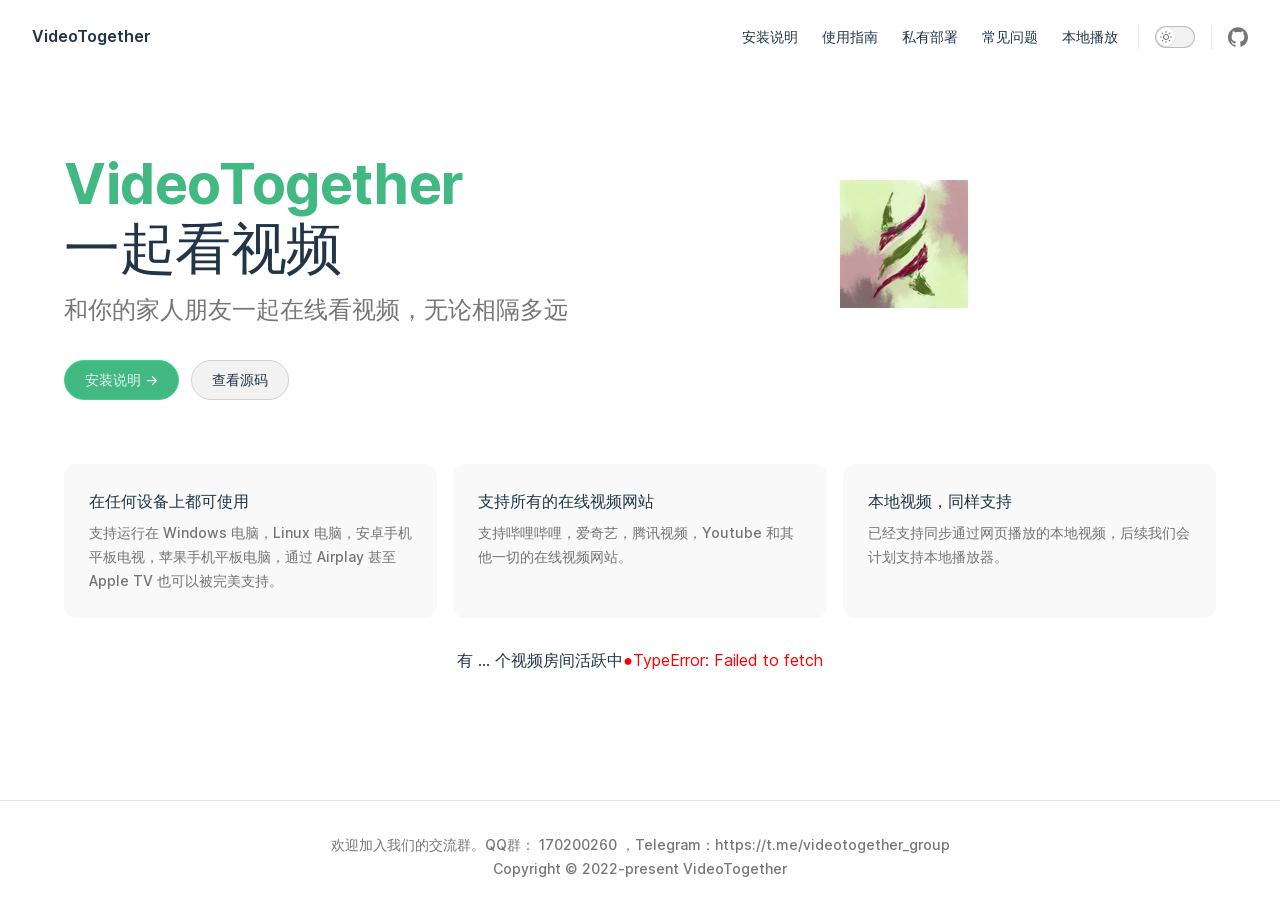
==== commit de06b7e9: "deploy" ====
--- a/index.html
+++ b/index.html
@@ -5,15 +5,15 @@
     <meta name="viewport" content="width=device-width,initial-scale=1">
     <title>VideoTogether | 一起看视频</title>
     <meta name="description" content="和你的家人朋友一起在线看视频，无论相隔多远">
-    <link rel="stylesheet" href="/assets/style.e5694f31.css">
+    <link rel="stylesheet" href="/assets/style.69c33d82.css">
     <link rel="modulepreload" href="/assets/app.ec47483e.js">
-    <link rel="modulepreload" href="/assets/index.md.1da2ed79.lean.js">
+    <link rel="modulepreload" href="/assets/index.md.3275d402.lean.js">
     
     <script>(()=>{const e=localStorage.getItem("vitepress-theme-appearance"),a=window.matchMedia("(prefers-color-scheme: dark)").matches;(!e||e==="auto"?a:e==="dark")&&document.documentElement.classList.add("dark")})();</script>
   </head>
   <body>
-    <div id="app"><div class="Layout" data-v-b7788134><!--[--><!--]--><!--[--><span tabindex="-1" data-v-5bad87e6></span><a href="#VPContent" class="VPSkipLink visually-hidden" data-v-5bad87e6> Skip to content </a><!--]--><!----><header class="VPNav no-sidebar" data-v-b7788134 data-v-0f827909><div class="VPNavBar" data-v-0f827909 data-v-10058498><div class="container" data-v-10058498><div class="VPNavBarTitle" data-v-10058498 data-v-477b2930><a class="title" href="/" data-v-477b2930><!----><!--[-->VideoTogether<!--]--></a></div><div class="content" data-v-10058498><!----><nav aria-labelledby="main-nav-aria-label" class="VPNavBarMenu menu" data-v-10058498 data-v-1afc9dec><span id="main-nav-aria-label" class="visually-hidden" data-v-1afc9dec>Main Navigation</span><!--[--><!--[--><a class="VPLink link VPNavBarMenuLink" href="/guide/install.html" data-v-1afc9dec data-v-1d8250a9 data-v-48abdd18><!--[-->安装说明<!--]--><!----></a><!--]--><!--[--><a class="VPLink link VPNavBarMenuLink" href="/guide/introduction.html" data-v-1afc9dec data-v-1d8250a9 data-v-48abdd18><!--[-->使用指南<!--]--><!----></a><!--]--><!--[--><a class="VPLink link VPNavBarMenuLink" href="/guide/deploy.html" data-v-1afc9dec data-v-1d8250a9 data-v-48abdd18><!--[-->私有部署<!--]--><!----></a><!--]--><!--[--><a class="VPLink link VPNavBarMenuLink" href="/guide/qa.html" data-v-1afc9dec data-v-1d8250a9 data-v-48abdd18><!--[-->常见问题<!--]--><!----></a><!--]--><!--[--><a class="VPLink link VPNavBarMenuLink" href="/guide/local.html" data-v-1afc9dec data-v-1d8250a9 data-v-48abdd18><!--[-->本地播放<!--]--><!----></a><!--]--><!--]--></nav><!----><div class="VPNavBarAppearance appearance" data-v-10058498 data-v-0b2f3bac><button class="VPSwitch VPSwitchAppearance" type="button" role="switch" aria-label="toggle dark mode" data-v-0b2f3bac data-v-741b6450 data-v-ab2de182><span class="check" data-v-ab2de182><span class="icon" data-v-ab2de182><!--[--><svg xmlns="http://www.w3.org/2000/svg" aria-hidden="true" focusable="false" viewbox="0 0 24 24" class="sun" data-v-741b6450><path d="M12,18c-3.3,0-6-2.7-6-6s2.7-6,6-6s6,2.7,6,6S15.3,18,12,18zM12,8c-2.2,0-4,1.8-4,4c0,2.2,1.8,4,4,4c2.2,0,4-1.8,4-4C16,9.8,14.2,8,12,8z"></path><path d="M12,4c-0.6,0-1-0.4-1-1V1c0-0.6,0.4-1,1-1s1,0.4,1,1v2C13,3.6,12.6,4,12,4z"></path><path d="M12,24c-0.6,0-1-0.4-1-1v-2c0-0.6,0.4-1,1-1s1,0.4,1,1v2C13,23.6,12.6,24,12,24z"></path><path d="M5.6,6.6c-0.3,0-0.5-0.1-0.7-0.3L3.5,4.9c-0.4-0.4-0.4-1,0-1.4s1-0.4,1.4,0l1.4,1.4c0.4,0.4,0.4,1,0,1.4C6.2,6.5,5.9,6.6,5.6,6.6z"></path><path d="M19.8,20.8c-0.3,0-0.5-0.1-0.7-0.3l-1.4-1.4c-0.4-0.4-0.4-1,0-1.4s1-0.4,1.4,0l1.4,1.4c0.4,0.4,0.4,1,0,1.4C20.3,20.7,20,20.8,19.8,20.8z"></path><path d="M3,13H1c-0.6,0-1-0.4-1-1s0.4-1,1-1h2c0.6,0,1,0.4,1,1S3.6,13,3,13z"></path><path d="M23,13h-2c-0.6,0-1-0.4-1-1s0.4-1,1-1h2c0.6,0,1,0.4,1,1S23.6,13,23,13z"></path><path d="M4.2,20.8c-0.3,0-0.5-0.1-0.7-0.3c-0.4-0.4-0.4-1,0-1.4l1.4-1.4c0.4-0.4,1-0.4,1.4,0s0.4,1,0,1.4l-1.4,1.4C4.7,20.7,4.5,20.8,4.2,20.8z"></path><path d="M18.4,6.6c-0.3,0-0.5-0.1-0.7-0.3c-0.4-0.4-0.4-1,0-1.4l1.4-1.4c0.4-0.4,1-0.4,1.4,0s0.4,1,0,1.4l-1.4,1.4C18.9,6.5,18.6,6.6,18.4,6.6z"></path></svg><svg xmlns="http://www.w3.org/2000/svg" aria-hidden="true" focusable="false" viewbox="0 0 24 24" class="moon" data-v-741b6450><path d="M12.1,22c-0.3,0-0.6,0-0.9,0c-5.5-0.5-9.5-5.4-9-10.9c0.4-4.8,4.2-8.6,9-9c0.4,0,0.8,0.2,1,0.5c0.2,0.3,0.2,0.8-0.1,1.1c-2,2.7-1.4,6.4,1.3,8.4c2.1,1.6,5,1.6,7.1,0c0.3-0.2,0.7-0.3,1.1-0.1c0.3,0.2,0.5,0.6,0.5,1c-0.2,2.7-1.5,5.1-3.6,6.8C16.6,21.2,14.4,22,12.1,22zM9.3,4.4c-2.9,1-5,3.6-5.2,6.8c-0.4,4.4,2.8,8.3,7.2,8.7c2.1,0.2,4.2-0.4,5.8-1.8c1.1-0.9,1.9-2.1,2.4-3.4c-2.5,0.9-5.3,0.5-7.5-1.1C9.2,11.4,8.1,7.7,9.3,4.4z"></path></svg><!--]--></span></span></button></div><div class="VPSocialLinks VPNavBarSocialLinks social-links" data-v-10058498 data-v-5c5de4da data-v-7dcd7d60><!--[--><a class="VPSocialLink" href="https://github.com/VideoTogether/VideoTogether.github.io" title="github" target="_blank" rel="noopener noreferrer" data-v-7dcd7d60 data-v-610fed1a><svg xmlns="http://www.w3.org/2000/svg" aria-hidden="true" focusable="false" viewbox="0 0 24 24" class="icon" data-v-610fed1a><path d="M12 .297c-6.63 0-12 5.373-12 12 0 5.303 3.438 9.8 8.205 11.385.6.113.82-.258.82-.577 0-.285-.01-1.04-.015-2.04-3.338.724-4.042-1.61-4.042-1.61C4.422 18.07 3.633 17.7 3.633 17.7c-1.087-.744.084-.729.084-.729 1.205.084 1.838 1.236 1.838 1.236 1.07 1.835 2.809 1.305 3.495.998.108-.776.417-1.305.76-1.605-2.665-.3-5.466-1.332-5.466-5.93 0-1.31.465-2.38 1.235-3.22-.135-.303-.54-1.523.105-3.176 0 0 1.005-.322 3.3 1.23.96-.267 1.98-.399 3-.405 1.02.006 2.04.138 3 .405 2.28-1.552 3.285-1.23 3.285-1.23.645 1.653.24 2.873.12 3.176.765.84 1.23 1.91 1.23 3.22 0 4.61-2.805 5.625-5.475 5.92.42.36.81 1.096.81 2.22 0 1.606-.015 2.896-.015 3.286 0 .315.21.69.825.57C20.565 22.092 24 17.592 24 12.297c0-6.627-5.373-12-12-12"></path></svg><span class="visually-hidden" data-v-610fed1a>github</span></a><!--]--></div><div class="VPFlyout VPNavBarExtra extra" data-v-10058498 data-v-5fe59986 data-v-0635fb1f><button type="button" class="button" aria-haspopup="true" aria-expanded="false" aria-label="extra navigation" data-v-0635fb1f><svg xmlns="http://www.w3.org/2000/svg" aria-hidden="true" focusable="false" viewbox="0 0 24 24" class="icon" data-v-0635fb1f><circle cx="12" cy="12" r="2"></circle><circle cx="19" cy="12" r="2"></circle><circle cx="5" cy="12" r="2"></circle></svg></button><div class="menu" data-v-0635fb1f><div class="VPMenu" data-v-0635fb1f data-v-e3d492a8><!----><!--[--><!--[--><!----><div class="group" data-v-5fe59986><div class="item appearance" data-v-5fe59986><p class="label" data-v-5fe59986>Appearance</p><div class="appearance-action" data-v-5fe59986><button class="VPSwitch VPSwitchAppearance" type="button" role="switch" aria-label="toggle dark mode" data-v-5fe59986 data-v-741b6450 data-v-ab2de182><span class="check" data-v-ab2de182><span class="icon" data-v-ab2de182><!--[--><svg xmlns="http://www.w3.org/2000/svg" aria-hidden="true" focusable="false" viewbox="0 0 24 24" class="sun" data-v-741b6450><path d="M12,18c-3.3,0-6-2.7-6-6s2.7-6,6-6s6,2.7,6,6S15.3,18,12,18zM12,8c-2.2,0-4,1.8-4,4c0,2.2,1.8,4,4,4c2.2,0,4-1.8,4-4C16,9.8,14.2,8,12,8z"></path><path d="M12,4c-0.6,0-1-0.4-1-1V1c0-0.6,0.4-1,1-1s1,0.4,1,1v2C13,3.6,12.6,4,12,4z"></path><path d="M12,24c-0.6,0-1-0.4-1-1v-2c0-0.6,0.4-1,1-1s1,0.4,1,1v2C13,23.6,12.6,24,12,24z"></path><path d="M5.6,6.6c-0.3,0-0.5-0.1-0.7-0.3L3.5,4.9c-0.4-0.4-0.4-1,0-1.4s1-0.4,1.4,0l1.4,1.4c0.4,0.4,0.4,1,0,1.4C6.2,6.5,5.9,6.6,5.6,6.6z"></path><path d="M19.8,20.8c-0.3,0-0.5-0.1-0.7-0.3l-1.4-1.4c-0.4-0.4-0.4-1,0-1.4s1-0.4,1.4,0l1.4,1.4c0.4,0.4,0.4,1,0,1.4C20.3,20.7,20,20.8,19.8,20.8z"></path><path d="M3,13H1c-0.6,0-1-0.4-1-1s0.4-1,1-1h2c0.6,0,1,0.4,1,1S3.6,13,3,13z"></path><path d="M23,13h-2c-0.6,0-1-0.4-1-1s0.4-1,1-1h2c0.6,0,1,0.4,1,1S23.6,13,23,13z"></path><path d="M4.2,20.8c-0.3,0-0.5-0.1-0.7-0.3c-0.4-0.4-0.4-1,0-1.4l1.4-1.4c0.4-0.4,1-0.4,1.4,0s0.4,1,0,1.4l-1.4,1.4C4.7,20.7,4.5,20.8,4.2,20.8z"></path><path d="M18.4,6.6c-0.3,0-0.5-0.1-0.7-0.3c-0.4-0.4-0.4-1,0-1.4l1.4-1.4c0.4-0.4,1-0.4,1.4,0s0.4,1,0,1.4l-1.4,1.4C18.9,6.5,18.6,6.6,18.4,6.6z"></path></svg><svg xmlns="http://www.w3.org/2000/svg" aria-hidden="true" focusable="false" viewbox="0 0 24 24" class="moon" data-v-741b6450><path d="M12.1,22c-0.3,0-0.6,0-0.9,0c-5.5-0.5-9.5-5.4-9-10.9c0.4-4.8,4.2-8.6,9-9c0.4,0,0.8,0.2,1,0.5c0.2,0.3,0.2,0.8-0.1,1.1c-2,2.7-1.4,6.4,1.3,8.4c2.1,1.6,5,1.6,7.1,0c0.3-0.2,0.7-0.3,1.1-0.1c0.3,0.2,0.5,0.6,0.5,1c-0.2,2.7-1.5,5.1-3.6,6.8C16.6,21.2,14.4,22,12.1,22zM9.3,4.4c-2.9,1-5,3.6-5.2,6.8c-0.4,4.4,2.8,8.3,7.2,8.7c2.1,0.2,4.2-0.4,5.8-1.8c1.1-0.9,1.9-2.1,2.4-3.4c-2.5,0.9-5.3,0.5-7.5-1.1C9.2,11.4,8.1,7.7,9.3,4.4z"></path></svg><!--]--></span></span></button></div></div></div><div class="group" data-v-5fe59986><div class="item social-links" data-v-5fe59986><div class="VPSocialLinks social-links-list" data-v-5fe59986 data-v-7dcd7d60><!--[--><a class="VPSocialLink" href="https://github.com/VideoTogether/VideoTogether.github.io" title="github" target="_blank" rel="noopener noreferrer" data-v-7dcd7d60 data-v-610fed1a><svg xmlns="http://www.w3.org/2000/svg" aria-hidden="true" focusable="false" viewbox="0 0 24 24" class="icon" data-v-610fed1a><path d="M12 .297c-6.63 0-12 5.373-12 12 0 5.303 3.438 9.8 8.205 11.385.6.113.82-.258.82-.577 0-.285-.01-1.04-.015-2.04-3.338.724-4.042-1.61-4.042-1.61C4.422 18.07 3.633 17.7 3.633 17.7c-1.087-.744.084-.729.084-.729 1.205.084 1.838 1.236 1.838 1.236 1.07 1.835 2.809 1.305 3.495.998.108-.776.417-1.305.76-1.605-2.665-.3-5.466-1.332-5.466-5.93 0-1.31.465-2.38 1.235-3.22-.135-.303-.54-1.523.105-3.176 0 0 1.005-.322 3.3 1.23.96-.267 1.98-.399 3-.405 1.02.006 2.04.138 3 .405 2.28-1.552 3.285-1.23 3.285-1.23.645 1.653.24 2.873.12 3.176.765.84 1.23 1.91 1.23 3.22 0 4.61-2.805 5.625-5.475 5.92.42.36.81 1.096.81 2.22 0 1.606-.015 2.896-.015 3.286 0 .315.21.69.825.57C20.565 22.092 24 17.592 24 12.297c0-6.627-5.373-12-12-12"></path></svg><span class="visually-hidden" data-v-610fed1a>github</span></a><!--]--></div></div></div><!--]--><!--]--></div></div></div><button type="button" class="VPNavBarHamburger hamburger" aria-label="mobile navigation" aria-expanded="false" aria-controls="VPNavScreen" data-v-10058498 data-v-2ead6e10><span class="container" data-v-2ead6e10><span class="top" data-v-2ead6e10></span><span class="middle" data-v-2ead6e10></span><span class="bottom" data-v-2ead6e10></span></span></button></div></div></div><!----></header><!----><!----><div class="VPContent is-home" id="VPContent" data-v-b7788134 data-v-09411f0c><div class="VPHome" data-v-09411f0c data-v-3f4e5d1e><!--[--><!--]--><div class="VPHero has-image VPHomeHero" data-v-3f4e5d1e data-v-3a588c28><div class="container" data-v-3a588c28><div class="main" data-v-3a588c28><h1 class="name" data-v-3a588c28><span class="clip" data-v-3a588c28>VideoTogether</span></h1><p class="text" data-v-3a588c28>一起看视频</p><p class="tagline" data-v-3a588c28>和你的家人朋友一起在线看视频，无论相隔多远</p><div class="actions" data-v-3a588c28><!--[--><div class="action" data-v-3a588c28><a class="VPButton medium brand" href="/guide/install" data-v-3a588c28 data-v-327b669f>安装说明 -&gt;</a></div><div class="action" data-v-3a588c28><a class="VPButton medium alt" href="https://github.com/VideoTogether/VideoTogether" target="_blank" rel="noopener noreferrer" data-v-3a588c28 data-v-327b669f>查看源码</a></div><!--]--></div></div><div class="image" data-v-3a588c28><div class="image-container" data-v-3a588c28><div class="image-bg" data-v-3a588c28></div><!--[--><img class="VPImage image-src" src="/logo.png" alt="VideoTogether" data-v-0e8d41ab><!--]--></div></div></div></div><!--[--><!--]--><!--[--><!--]--><div class="VPFeatures VPHomeFeatures" data-v-3f4e5d1e data-v-4a406374><div class="container" data-v-4a406374><div class="items" data-v-4a406374><!--[--><div class="grid-3 item" data-v-4a406374><article class="VPFeature" data-v-4a406374 data-v-460fc02b><!----><h2 class="title" data-v-460fc02b>在任何设备上都可使用</h2><p class="details" data-v-460fc02b>支持运行在 Windows 电脑，Linux 电脑，安卓手机平板电视，苹果手机平板电脑，通过 Airplay 甚至 Apple TV 也可以被完美支持。</p></article></div><div class="grid-3 item" data-v-4a406374><article class="VPFeature" data-v-4a406374 data-v-460fc02b><!----><h2 class="title" data-v-460fc02b>支持所有的在线视频网站</h2><p class="details" data-v-460fc02b>支持哔哩哔哩，爱奇艺，腾讯视频，Youtube 和其他一切的在线视频网站。</p></article></div><div class="grid-3 item" data-v-4a406374><article class="VPFeature" data-v-4a406374 data-v-460fc02b><!----><h2 class="title" data-v-460fc02b>本地视频，同样支持</h2><p class="details" data-v-460fc02b>已经支持同步通过网页播放的本地视频，后续我们会计划支持本地播放器。</p></article></div><!--]--></div></div></div><!--[--><!--]--><div style="position:relative;" data-v-3f4e5d1e><div></div></div></div></div><footer class="VPFooter" data-v-b7788134 data-v-32972742><div class="container" data-v-32972742><p class="message" data-v-32972742>欢迎加入我们的交流群。QQ群： 170200260 ，Telegram：https://t.me/videotogether_group</p><p class="copyright" data-v-32972742>Copyright © 2022-present VideoTogether</p></div></footer><!--[--><!--]--></div></div>
-    <script>__VP_HASH_MAP__ = JSON.parse("{\"readme.md\":\"c986612a\",\"guide_deploy.md\":\"25dca775\",\"guide_getting-started.md\":\"ec4b4dc6\",\"guide_install.md\":\"6feddfd7\",\"guide_introduction.md\":\"c8ae7314\",\"guide_local.md\":\"a3017b48\",\"guide_qa.md\":\"81b969c4\",\"index.md\":\"1da2ed79\",\"usage.md\":\"948b7deb\"}")</script>
+    <div id="app"><div class="Layout" data-v-b7788134><!--[--><!--]--><!--[--><span tabindex="-1" data-v-5bad87e6></span><a href="#VPContent" class="VPSkipLink visually-hidden" data-v-5bad87e6> Skip to content </a><!--]--><!----><header class="VPNav no-sidebar" data-v-b7788134 data-v-0f827909><div class="VPNavBar" data-v-0f827909 data-v-10058498><div class="container" data-v-10058498><div class="VPNavBarTitle" data-v-10058498 data-v-477b2930><a class="title" href="/" data-v-477b2930><!----><!--[-->VideoTogether<!--]--></a></div><div class="content" data-v-10058498><!----><nav aria-labelledby="main-nav-aria-label" class="VPNavBarMenu menu" data-v-10058498 data-v-1afc9dec><span id="main-nav-aria-label" class="visually-hidden" data-v-1afc9dec>Main Navigation</span><!--[--><!--[--><a class="VPLink link VPNavBarMenuLink" href="/guide/install.html" data-v-1afc9dec data-v-1d8250a9 data-v-48abdd18><!--[-->安装说明<!--]--><!----></a><!--]--><!--[--><a class="VPLink link VPNavBarMenuLink" href="/guide/introduction.html" data-v-1afc9dec data-v-1d8250a9 data-v-48abdd18><!--[-->使用指南<!--]--><!----></a><!--]--><!--[--><a class="VPLink link VPNavBarMenuLink" href="/guide/deploy.html" data-v-1afc9dec data-v-1d8250a9 data-v-48abdd18><!--[-->私有部署<!--]--><!----></a><!--]--><!--[--><a class="VPLink link VPNavBarMenuLink" href="/guide/qa.html" data-v-1afc9dec data-v-1d8250a9 data-v-48abdd18><!--[-->常见问题<!--]--><!----></a><!--]--><!--[--><a class="VPLink link VPNavBarMenuLink" href="/guide/local.html" data-v-1afc9dec data-v-1d8250a9 data-v-48abdd18><!--[-->本地播放<!--]--><!----></a><!--]--><!--]--></nav><!----><div class="VPNavBarAppearance appearance" data-v-10058498 data-v-0b2f3bac><button class="VPSwitch VPSwitchAppearance" type="button" role="switch" aria-label="toggle dark mode" data-v-0b2f3bac data-v-741b6450 data-v-ab2de182><span class="check" data-v-ab2de182><span class="icon" data-v-ab2de182><!--[--><svg xmlns="http://www.w3.org/2000/svg" aria-hidden="true" focusable="false" viewbox="0 0 24 24" class="sun" data-v-741b6450><path d="M12,18c-3.3,0-6-2.7-6-6s2.7-6,6-6s6,2.7,6,6S15.3,18,12,18zM12,8c-2.2,0-4,1.8-4,4c0,2.2,1.8,4,4,4c2.2,0,4-1.8,4-4C16,9.8,14.2,8,12,8z"></path><path d="M12,4c-0.6,0-1-0.4-1-1V1c0-0.6,0.4-1,1-1s1,0.4,1,1v2C13,3.6,12.6,4,12,4z"></path><path d="M12,24c-0.6,0-1-0.4-1-1v-2c0-0.6,0.4-1,1-1s1,0.4,1,1v2C13,23.6,12.6,24,12,24z"></path><path d="M5.6,6.6c-0.3,0-0.5-0.1-0.7-0.3L3.5,4.9c-0.4-0.4-0.4-1,0-1.4s1-0.4,1.4,0l1.4,1.4c0.4,0.4,0.4,1,0,1.4C6.2,6.5,5.9,6.6,5.6,6.6z"></path><path d="M19.8,20.8c-0.3,0-0.5-0.1-0.7-0.3l-1.4-1.4c-0.4-0.4-0.4-1,0-1.4s1-0.4,1.4,0l1.4,1.4c0.4,0.4,0.4,1,0,1.4C20.3,20.7,20,20.8,19.8,20.8z"></path><path d="M3,13H1c-0.6,0-1-0.4-1-1s0.4-1,1-1h2c0.6,0,1,0.4,1,1S3.6,13,3,13z"></path><path d="M23,13h-2c-0.6,0-1-0.4-1-1s0.4-1,1-1h2c0.6,0,1,0.4,1,1S23.6,13,23,13z"></path><path d="M4.2,20.8c-0.3,0-0.5-0.1-0.7-0.3c-0.4-0.4-0.4-1,0-1.4l1.4-1.4c0.4-0.4,1-0.4,1.4,0s0.4,1,0,1.4l-1.4,1.4C4.7,20.7,4.5,20.8,4.2,20.8z"></path><path d="M18.4,6.6c-0.3,0-0.5-0.1-0.7-0.3c-0.4-0.4-0.4-1,0-1.4l1.4-1.4c0.4-0.4,1-0.4,1.4,0s0.4,1,0,1.4l-1.4,1.4C18.9,6.5,18.6,6.6,18.4,6.6z"></path></svg><svg xmlns="http://www.w3.org/2000/svg" aria-hidden="true" focusable="false" viewbox="0 0 24 24" class="moon" data-v-741b6450><path d="M12.1,22c-0.3,0-0.6,0-0.9,0c-5.5-0.5-9.5-5.4-9-10.9c0.4-4.8,4.2-8.6,9-9c0.4,0,0.8,0.2,1,0.5c0.2,0.3,0.2,0.8-0.1,1.1c-2,2.7-1.4,6.4,1.3,8.4c2.1,1.6,5,1.6,7.1,0c0.3-0.2,0.7-0.3,1.1-0.1c0.3,0.2,0.5,0.6,0.5,1c-0.2,2.7-1.5,5.1-3.6,6.8C16.6,21.2,14.4,22,12.1,22zM9.3,4.4c-2.9,1-5,3.6-5.2,6.8c-0.4,4.4,2.8,8.3,7.2,8.7c2.1,0.2,4.2-0.4,5.8-1.8c1.1-0.9,1.9-2.1,2.4-3.4c-2.5,0.9-5.3,0.5-7.5-1.1C9.2,11.4,8.1,7.7,9.3,4.4z"></path></svg><!--]--></span></span></button></div><div class="VPSocialLinks VPNavBarSocialLinks social-links" data-v-10058498 data-v-5c5de4da data-v-7dcd7d60><!--[--><a class="VPSocialLink" href="https://github.com/VideoTogether/VideoTogether.github.io" title="github" target="_blank" rel="noopener noreferrer" data-v-7dcd7d60 data-v-610fed1a><svg xmlns="http://www.w3.org/2000/svg" aria-hidden="true" focusable="false" viewbox="0 0 24 24" class="icon" data-v-610fed1a><path d="M12 .297c-6.63 0-12 5.373-12 12 0 5.303 3.438 9.8 8.205 11.385.6.113.82-.258.82-.577 0-.285-.01-1.04-.015-2.04-3.338.724-4.042-1.61-4.042-1.61C4.422 18.07 3.633 17.7 3.633 17.7c-1.087-.744.084-.729.084-.729 1.205.084 1.838 1.236 1.838 1.236 1.07 1.835 2.809 1.305 3.495.998.108-.776.417-1.305.76-1.605-2.665-.3-5.466-1.332-5.466-5.93 0-1.31.465-2.38 1.235-3.22-.135-.303-.54-1.523.105-3.176 0 0 1.005-.322 3.3 1.23.96-.267 1.98-.399 3-.405 1.02.006 2.04.138 3 .405 2.28-1.552 3.285-1.23 3.285-1.23.645 1.653.24 2.873.12 3.176.765.84 1.23 1.91 1.23 3.22 0 4.61-2.805 5.625-5.475 5.92.42.36.81 1.096.81 2.22 0 1.606-.015 2.896-.015 3.286 0 .315.21.69.825.57C20.565 22.092 24 17.592 24 12.297c0-6.627-5.373-12-12-12"></path></svg><span class="visually-hidden" data-v-610fed1a>github</span></a><!--]--></div><div class="VPFlyout VPNavBarExtra extra" data-v-10058498 data-v-5fe59986 data-v-0635fb1f><button type="button" class="button" aria-haspopup="true" aria-expanded="false" aria-label="extra navigation" data-v-0635fb1f><svg xmlns="http://www.w3.org/2000/svg" aria-hidden="true" focusable="false" viewbox="0 0 24 24" class="icon" data-v-0635fb1f><circle cx="12" cy="12" r="2"></circle><circle cx="19" cy="12" r="2"></circle><circle cx="5" cy="12" r="2"></circle></svg></button><div class="menu" data-v-0635fb1f><div class="VPMenu" data-v-0635fb1f data-v-e3d492a8><!----><!--[--><!--[--><!----><div class="group" data-v-5fe59986><div class="item appearance" data-v-5fe59986><p class="label" data-v-5fe59986>Appearance</p><div class="appearance-action" data-v-5fe59986><button class="VPSwitch VPSwitchAppearance" type="button" role="switch" aria-label="toggle dark mode" data-v-5fe59986 data-v-741b6450 data-v-ab2de182><span class="check" data-v-ab2de182><span class="icon" data-v-ab2de182><!--[--><svg xmlns="http://www.w3.org/2000/svg" aria-hidden="true" focusable="false" viewbox="0 0 24 24" class="sun" data-v-741b6450><path d="M12,18c-3.3,0-6-2.7-6-6s2.7-6,6-6s6,2.7,6,6S15.3,18,12,18zM12,8c-2.2,0-4,1.8-4,4c0,2.2,1.8,4,4,4c2.2,0,4-1.8,4-4C16,9.8,14.2,8,12,8z"></path><path d="M12,4c-0.6,0-1-0.4-1-1V1c0-0.6,0.4-1,1-1s1,0.4,1,1v2C13,3.6,12.6,4,12,4z"></path><path d="M12,24c-0.6,0-1-0.4-1-1v-2c0-0.6,0.4-1,1-1s1,0.4,1,1v2C13,23.6,12.6,24,12,24z"></path><path d="M5.6,6.6c-0.3,0-0.5-0.1-0.7-0.3L3.5,4.9c-0.4-0.4-0.4-1,0-1.4s1-0.4,1.4,0l1.4,1.4c0.4,0.4,0.4,1,0,1.4C6.2,6.5,5.9,6.6,5.6,6.6z"></path><path d="M19.8,20.8c-0.3,0-0.5-0.1-0.7-0.3l-1.4-1.4c-0.4-0.4-0.4-1,0-1.4s1-0.4,1.4,0l1.4,1.4c0.4,0.4,0.4,1,0,1.4C20.3,20.7,20,20.8,19.8,20.8z"></path><path d="M3,13H1c-0.6,0-1-0.4-1-1s0.4-1,1-1h2c0.6,0,1,0.4,1,1S3.6,13,3,13z"></path><path d="M23,13h-2c-0.6,0-1-0.4-1-1s0.4-1,1-1h2c0.6,0,1,0.4,1,1S23.6,13,23,13z"></path><path d="M4.2,20.8c-0.3,0-0.5-0.1-0.7-0.3c-0.4-0.4-0.4-1,0-1.4l1.4-1.4c0.4-0.4,1-0.4,1.4,0s0.4,1,0,1.4l-1.4,1.4C4.7,20.7,4.5,20.8,4.2,20.8z"></path><path d="M18.4,6.6c-0.3,0-0.5-0.1-0.7-0.3c-0.4-0.4-0.4-1,0-1.4l1.4-1.4c0.4-0.4,1-0.4,1.4,0s0.4,1,0,1.4l-1.4,1.4C18.9,6.5,18.6,6.6,18.4,6.6z"></path></svg><svg xmlns="http://www.w3.org/2000/svg" aria-hidden="true" focusable="false" viewbox="0 0 24 24" class="moon" data-v-741b6450><path d="M12.1,22c-0.3,0-0.6,0-0.9,0c-5.5-0.5-9.5-5.4-9-10.9c0.4-4.8,4.2-8.6,9-9c0.4,0,0.8,0.2,1,0.5c0.2,0.3,0.2,0.8-0.1,1.1c-2,2.7-1.4,6.4,1.3,8.4c2.1,1.6,5,1.6,7.1,0c0.3-0.2,0.7-0.3,1.1-0.1c0.3,0.2,0.5,0.6,0.5,1c-0.2,2.7-1.5,5.1-3.6,6.8C16.6,21.2,14.4,22,12.1,22zM9.3,4.4c-2.9,1-5,3.6-5.2,6.8c-0.4,4.4,2.8,8.3,7.2,8.7c2.1,0.2,4.2-0.4,5.8-1.8c1.1-0.9,1.9-2.1,2.4-3.4c-2.5,0.9-5.3,0.5-7.5-1.1C9.2,11.4,8.1,7.7,9.3,4.4z"></path></svg><!--]--></span></span></button></div></div></div><div class="group" data-v-5fe59986><div class="item social-links" data-v-5fe59986><div class="VPSocialLinks social-links-list" data-v-5fe59986 data-v-7dcd7d60><!--[--><a class="VPSocialLink" href="https://github.com/VideoTogether/VideoTogether.github.io" title="github" target="_blank" rel="noopener noreferrer" data-v-7dcd7d60 data-v-610fed1a><svg xmlns="http://www.w3.org/2000/svg" aria-hidden="true" focusable="false" viewbox="0 0 24 24" class="icon" data-v-610fed1a><path d="M12 .297c-6.63 0-12 5.373-12 12 0 5.303 3.438 9.8 8.205 11.385.6.113.82-.258.82-.577 0-.285-.01-1.04-.015-2.04-3.338.724-4.042-1.61-4.042-1.61C4.422 18.07 3.633 17.7 3.633 17.7c-1.087-.744.084-.729.084-.729 1.205.084 1.838 1.236 1.838 1.236 1.07 1.835 2.809 1.305 3.495.998.108-.776.417-1.305.76-1.605-2.665-.3-5.466-1.332-5.466-5.93 0-1.31.465-2.38 1.235-3.22-.135-.303-.54-1.523.105-3.176 0 0 1.005-.322 3.3 1.23.96-.267 1.98-.399 3-.405 1.02.006 2.04.138 3 .405 2.28-1.552 3.285-1.23 3.285-1.23.645 1.653.24 2.873.12 3.176.765.84 1.23 1.91 1.23 3.22 0 4.61-2.805 5.625-5.475 5.92.42.36.81 1.096.81 2.22 0 1.606-.015 2.896-.015 3.286 0 .315.21.69.825.57C20.565 22.092 24 17.592 24 12.297c0-6.627-5.373-12-12-12"></path></svg><span class="visually-hidden" data-v-610fed1a>github</span></a><!--]--></div></div></div><!--]--><!--]--></div></div></div><button type="button" class="VPNavBarHamburger hamburger" aria-label="mobile navigation" aria-expanded="false" aria-controls="VPNavScreen" data-v-10058498 data-v-2ead6e10><span class="container" data-v-2ead6e10><span class="top" data-v-2ead6e10></span><span class="middle" data-v-2ead6e10></span><span class="bottom" data-v-2ead6e10></span></span></button></div></div></div><!----></header><!----><!----><div class="VPContent is-home" id="VPContent" data-v-b7788134 data-v-09411f0c><div class="VPHome" data-v-09411f0c data-v-3f4e5d1e><!--[--><!--]--><div class="VPHero has-image VPHomeHero" data-v-3f4e5d1e data-v-3a588c28><div class="container" data-v-3a588c28><div class="main" data-v-3a588c28><h1 class="name" data-v-3a588c28><span class="clip" data-v-3a588c28>VideoTogether</span></h1><p class="text" data-v-3a588c28>一起看视频</p><p class="tagline" data-v-3a588c28>和你的家人朋友一起在线看视频，无论相隔多远</p><div class="actions" data-v-3a588c28><!--[--><div class="action" data-v-3a588c28><a class="VPButton medium brand" href="/guide/install" data-v-3a588c28 data-v-327b669f>安装说明 -&gt;</a></div><div class="action" data-v-3a588c28><a class="VPButton medium alt" href="https://github.com/VideoTogether/VideoTogether" target="_blank" rel="noopener noreferrer" data-v-3a588c28 data-v-327b669f>查看源码</a></div><!--]--></div></div><div class="image" data-v-3a588c28><div class="image-container" data-v-3a588c28><div class="image-bg" data-v-3a588c28></div><!--[--><img class="VPImage image-src" src="/logo.png" alt="VideoTogether" data-v-0e8d41ab><!--]--></div></div></div></div><!--[--><!--]--><!--[--><!--]--><div class="VPFeatures VPHomeFeatures" data-v-3f4e5d1e data-v-4a406374><div class="container" data-v-4a406374><div class="items" data-v-4a406374><!--[--><div class="grid-3 item" data-v-4a406374><article class="VPFeature" data-v-4a406374 data-v-460fc02b><!----><h2 class="title" data-v-460fc02b>在任何设备上都可使用</h2><p class="details" data-v-460fc02b>支持运行在 Windows 电脑，Linux 电脑，安卓手机平板电视，苹果手机平板电脑，通过 Airplay 甚至 Apple TV 也可以被完美支持。</p></article></div><div class="grid-3 item" data-v-4a406374><article class="VPFeature" data-v-4a406374 data-v-460fc02b><!----><h2 class="title" data-v-460fc02b>支持所有的在线视频网站</h2><p class="details" data-v-460fc02b>支持哔哩哔哩，爱奇艺，腾讯视频，Youtube 和其他一切的在线视频网站。</p></article></div><div class="grid-3 item" data-v-4a406374><article class="VPFeature" data-v-4a406374 data-v-460fc02b><!----><h2 class="title" data-v-460fc02b>本地视频，同样支持</h2><p class="details" data-v-460fc02b>已经支持同步通过网页播放的本地视频，后续我们会计划支持本地播放器。</p></article></div><!--]--></div></div></div><!--[--><!--]--><div style="position:relative;" data-v-3f4e5d1e><div><!----></div></div></div></div><footer class="VPFooter" data-v-b7788134 data-v-32972742><div class="container" data-v-32972742><p class="message" data-v-32972742>欢迎加入我们的交流群。QQ群： 170200260 ，Telegram：https://t.me/videotogether_group</p><p class="copyright" data-v-32972742>Copyright © 2022-present VideoTogether</p></div></footer><!--[--><!--]--></div></div>
+    <script>__VP_HASH_MAP__ = JSON.parse("{\"readme.md\":\"c986612a\",\"guide_deploy.md\":\"25dca775\",\"guide_getting-started.md\":\"ec4b4dc6\",\"guide_install.md\":\"40d4a893\",\"guide_introduction.md\":\"c8ae7314\",\"guide_local.md\":\"cbc25d82\",\"guide_qa.md\":\"81b969c4\",\"index.md\":\"3275d402\",\"usage.md\":\"986851c3\"}")</script>
     <script type="module" async src="/assets/app.ec47483e.js"></script>
     
   </body>
--- a/assets/style.69c33d82.css
+++ b/assets/style.69c33d82.css
@@ -0,0 +1 @@
+@font-face{font-family:Inter var;font-weight:100 900;font-display:swap;font-style:normal;font-named-instance:"Regular";src:url(/assets/inter-roman-cyrillic.5f2c6c8c.woff2) format("woff2");unicode-range:U+0301,U+0400-045F,U+0490-0491,U+04B0-04B1,U+2116}@font-face{font-family:Inter var;font-weight:100 900;font-display:swap;font-style:normal;font-named-instance:"Regular";src:url(/assets/inter-roman-cyrillic-ext.e75737ce.woff2) format("woff2");unicode-range:U+0460-052F,U+1C80-1C88,U+20B4,U+2DE0-2DFF,U+A640-A69F,U+FE2E-FE2F}@font-face{font-family:Inter var;font-weight:100 900;font-display:swap;font-style:normal;font-named-instance:"Regular";src:url(/assets/inter-roman-greek.d5a6d92a.woff2) format("woff2");unicode-range:U+0370-03FF}@font-face{font-family:Inter var;font-weight:100 900;font-display:swap;font-style:normal;font-named-instance:"Regular";src:url(/assets/inter-roman-greek-ext.ab0619bc.woff2) format("woff2");unicode-range:U+1F00-1FFF}@font-face{font-family:Inter var;font-weight:100 900;font-display:swap;font-style:normal;font-named-instance:"Regular";src:url(/assets/inter-roman-latin.2ed14f66.woff2) format("woff2");unicode-range:U+0000-00FF,U+0131,U+0152-0153,U+02BB-02BC,U+02C6,U+02DA,U+02DC,U+2000-206F,U+2074,U+20AC,U+2122,U+2191,U+2193,U+2212,U+2215,U+FEFF,U+FFFD}@font-face{font-family:Inter var;font-weight:100 900;font-display:swap;font-style:normal;font-named-instance:"Regular";src:url(/assets/inter-roman-latin-ext.0030eebd.woff2) format("woff2");unicode-range:U+0100-024F,U+0259,U+1E00-1EFF,U+2020,U+20A0-20AB,U+20AD-20CF,U+2113,U+2C60-2C7F,U+A720-A7FF}@font-face{font-family:Inter var;font-weight:100 900;font-display:swap;font-style:normal;font-named-instance:"Regular";src:url(/assets/inter-roman-vietnamese.14ce25a6.woff2) format("woff2");unicode-range:U+0102-0103,U+0110-0111,U+0128-0129,U+0168-0169,U+01A0-01A1,U+01AF-01B0,U+1EA0-1EF9,U+20AB}@font-face{font-family:Inter var;font-weight:100 900;font-display:swap;font-style:italic;font-named-instance:"Italic";src:url(/assets/inter-italic-cyrillic.ea42a392.woff2) format("woff2");unicode-range:U+0301,U+0400-045F,U+0490-0491,U+04B0-04B1,U+2116}@font-face{font-family:Inter var;font-weight:100 900;font-display:swap;font-style:italic;font-named-instance:"Italic";src:url(/assets/inter-italic-cyrillic-ext.33bd5a8e.woff2) format("woff2");unicode-range:U+0460-052F,U+1C80-1C88,U+20B4,U+2DE0-2DFF,U+A640-A69F,U+FE2E-FE2F}@font-face{font-family:Inter var;font-weight:100 900;font-display:swap;font-style:italic;font-named-instance:"Italic";src:url(/assets/inter-italic-greek.8f4463c4.woff2) format("woff2");unicode-range:U+0370-03FF}@font-face{font-family:Inter var;font-weight:100 900;font-display:swap;font-style:italic;font-named-instance:"Italic";src:url(/assets/inter-italic-greek-ext.4fbe9427.woff2) format("woff2");unicode-range:U+1F00-1FFF}@font-face{font-family:Inter var;font-weight:100 900;font-display:swap;font-style:italic;font-named-instance:"Italic";src:url(/assets/inter-italic-latin.bd3b6f56.woff2) format("woff2");unicode-range:U+0000-00FF,U+0131,U+0152-0153,U+02BB-02BC,U+02C6,U+02DA,U+02DC,U+2000-206F,U+2074,U+20AC,U+2122,U+2191,U+2193,U+2212,U+2215,U+FEFF,U+FFFD}@font-face{font-family:Inter var;font-weight:100 900;font-display:swap;font-style:italic;font-named-instance:"Italic";src:url(/assets/inter-italic-latin-ext.bd8920cc.woff2) format("woff2");unicode-range:U+0100-024F,U+0259,U+1E00-1EFF,U+2020,U+20A0-20AB,U+20AD-20CF,U+2113,U+2C60-2C7F,U+A720-A7FF}@font-face{font-family:Inter var;font-weight:100 900;font-display:swap;font-style:italic;font-named-instance:"Italic";src:url(/assets/inter-italic-vietnamese.6ce511fb.woff2) format("woff2");unicode-range:U+0102-0103,U+0110-0111,U+0128-0129,U+0168-0169,U+01A0-01A1,U+01AF-01B0,U+1EA0-1EF9,U+20AB}@font-face{font-family:Inter var experimental;font-weight:100 900;font-display:swap;font-style:oblique 0deg 10deg;src:url(/assets/inter-cyrillic.f8750142.woff2) format("woff2");unicode-range:U+0301,U+0400-045F,U+0490-0491,U+04B0-04B1,U+2116}@font-face{font-family:Inter var experimental;font-weight:100 900;font-display:swap;font-style:oblique 0deg 10deg;src:url(/assets/inter-cyrillic-ext.0877b0d9.woff2) format("woff2");unicode-range:U+0460-052F,U+1C80-1C88,U+20B4,U+2DE0-2DFF,U+A640-A69F,U+FE2E-FE2F}@font-face{font-family:Inter var experimental;font-weight:100 900;font-display:swap;font-style:oblique 0deg 10deg;src:url(/assets/inter-greek.117e1956.woff2) format("woff2");unicode-range:U+0370-03FF}@font-face{font-family:Inter var experimental;font-weight:100 900;font-display:swap;font-style:oblique 0deg 10deg;src:url(/assets/inter-greek-ext.3e6f6728.woff2) format("woff2");unicode-range:U+1F00-1FFF}@font-face{font-family:Inter var experimental;font-weight:100 900;font-display:swap;font-style:oblique 0deg 10deg;src:url(/assets/inter-latin.4fe6132f.woff2) format("woff2");unicode-range:U+0000-00FF,U+0131,U+0152-0153,U+02BB-02BC,U+02C6,U+02DA,U+02DC,U+2000-206F,U+2074,U+20AC,U+2122,U+2191,U+2193,U+2212,U+2215,U+FEFF,U+FFFD}@font-face{font-family:Inter var experimental;font-weight:100 900;font-display:swap;font-style:oblique 0deg 10deg;src:url(/assets/inter-latin-ext.7cc429bc.woff2) format("woff2");unicode-range:U+0100-024F,U+0259,U+1E00-1EFF,U+2020,U+20A0-20AB,U+20AD-20CF,U+2113,U+2C60-2C7F,U+A720-A7FF}@font-face{font-family:Inter var experimental;font-weight:100 900;font-display:swap;font-style:oblique 0deg 10deg;src:url(/assets/inter-vietnamese.2c644a25.woff2) format("woff2");unicode-range:U+0102-0103,U+0110-0111,U+0128-0129,U+0168-0169,U+01A0-01A1,U+01AF-01B0,U+1EA0-1EF9,U+20AB}:root{--vp-c-white: #ffffff;--vp-c-white-soft: #f9f9f9;--vp-c-white-mute: #f1f1f1;--vp-c-black: #1a1a1a;--vp-c-black-pure: #000000;--vp-c-black-soft: #242424;--vp-c-black-mute: #2f2f2f;--vp-c-gray: #8e8e8e;--vp-c-gray-light-1: #aeaeae;--vp-c-gray-light-2: #c7c7c7;--vp-c-gray-light-3: #d1d1d1;--vp-c-gray-light-4: #e5e5e5;--vp-c-gray-light-5: #f2f2f2;--vp-c-gray-dark-1: #636363;--vp-c-gray-dark-2: #484848;--vp-c-gray-dark-3: #3a3a3a;--vp-c-gray-dark-4: #282828;--vp-c-gray-dark-5: #202020;--vp-c-divider-light-1: rgba(60, 60, 60, .29);--vp-c-divider-light-2: rgba(60, 60, 60, .12);--vp-c-divider-dark-1: rgba(84, 84, 84, .65);--vp-c-divider-dark-2: rgba(84, 84, 84, .48);--vp-c-text-light-1: var(--vp-c-indigo);--vp-c-text-light-2: rgba(60, 60, 60, .7);--vp-c-text-light-3: rgba(60, 60, 60, .33);--vp-c-text-light-4: rgba(60, 60, 60, .18);--vp-c-text-dark-1: rgba(255, 255, 255, .87);--vp-c-text-dark-2: rgba(235, 235, 235, .6);--vp-c-text-dark-3: rgba(235, 235, 235, .38);--vp-c-text-dark-4: rgba(235, 235, 235, .18);--vp-c-indigo: #213547;--vp-c-indigo-soft: #476582;--vp-c-indigo-light: #aac8e4;--vp-c-indigo-lighter: #c9def1;--vp-c-indigo-dark: #1d2f3f;--vp-c-indigo-darker: #14212e;--vp-c-green: #42b883;--vp-c-green-light: #42d392;--vp-c-green-lighter: #35eb9a;--vp-c-green-dark: #33a06f;--vp-c-green-darker: #155f3e;--vp-c-green-dimm-1: rgba(66, 184, 131, .5);--vp-c-green-dimm-2: rgba(66, 184, 131, .25);--vp-c-green-dimm-3: rgba(66, 184, 131, .05);--vp-c-yellow: #ffc517;--vp-c-yellow-light: #fcd253;--vp-c-yellow-lighter: #fcfc7c;--vp-c-yellow-dark: #e0ad15;--vp-c-yellow-darker: #ad850e;--vp-c-yellow-dimm-1: rgba(255, 197, 23, .5);--vp-c-yellow-dimm-2: rgba(255, 197, 23, .25);--vp-c-yellow-dimm-3: rgba(255, 197, 23, .05);--vp-c-red: #ed3c50;--vp-c-red-light: #f54e82;--vp-c-red-lighter: #fd1d7c;--vp-c-red-dark: #cd2d3f;--vp-c-red-darker: #ab2131;--vp-c-red-dimm-1: rgba(237, 60, 80, .5);--vp-c-red-dimm-2: rgba(237, 60, 80, .25);--vp-c-red-dimm-3: rgba(237, 60, 80, .05)}:root{--vp-c-bg: var(--vp-c-white);--vp-c-bg-soft: var(--vp-c-white-soft);--vp-c-bg-mute: var(--vp-c-white-mute);--vp-c-bg-alt: var(--vp-c-white-soft);--vp-c-divider: var(--vp-c-divider-light-1);--vp-c-divider-light: var(--vp-c-divider-light-2);--vp-c-divider-inverse: var(--vp-c-divider-dark-1);--vp-c-divider-inverse-light: var(--vp-c-divider-dark-2);--vp-c-text-1: var(--vp-c-text-light-1);--vp-c-text-2: var(--vp-c-text-light-2);--vp-c-text-3: var(--vp-c-text-light-3);--vp-c-text-4: var(--vp-c-text-light-4);--vp-c-text-inverse-1: var(--vp-c-text-dark-1);--vp-c-text-inverse-2: var(--vp-c-text-dark-2);--vp-c-text-inverse-3: var(--vp-c-text-dark-3);--vp-c-text-inverse-4: var(--vp-c-text-dark-4);--vp-c-text-code: var(--vp-c-indigo-soft);--vp-c-brand: var(--vp-c-green);--vp-c-brand-light: var(--vp-c-green-light);--vp-c-brand-lighter: var(--vp-c-green-lighter);--vp-c-brand-dark: var(--vp-c-green-dark);--vp-c-brand-darker: var(--vp-c-green-darker);--vp-c-sponsor: #fd1d7c}.dark{--vp-c-bg: var(--vp-c-black-soft);--vp-c-bg-soft: var(--vp-c-black-mute);--vp-c-bg-mute: var(--vp-c-gray-dark-3);--vp-c-bg-alt: var(--vp-c-black);--vp-c-divider: var(--vp-c-divider-dark-1);--vp-c-divider-light: var(--vp-c-divider-dark-2);--vp-c-divider-inverse: var(--vp-c-divider-light-1);--vp-c-divider-inverse-light: var(--vp-c-divider-light-2);--vp-c-text-1: var(--vp-c-text-dark-1);--vp-c-text-2: var(--vp-c-text-dark-2);--vp-c-text-3: var(--vp-c-text-dark-3);--vp-c-text-4: var(--vp-c-text-dark-4);--vp-c-text-inverse-1: var(--vp-c-text-light-1);--vp-c-text-inverse-2: var(--vp-c-text-light-2);--vp-c-text-inverse-3: var(--vp-c-text-light-3);--vp-c-text-inverse-4: var(--vp-c-text-light-4);--vp-c-text-code: var(--vp-c-indigo-lighter)}:root{--vp-font-family-base: "Inter var experimental", "Inter var", -apple-system, BlinkMacSystemFont, "Segoe UI", Roboto, Oxygen, Ubuntu, Cantarell, "Fira Sans", "Droid Sans", "Helvetica Neue", sans-serif;--vp-font-family-mono: Menlo, Monaco, Consolas, "Courier New", monospace}:root{--vp-shadow-1: 0 1px 2px rgba(0, 0, 0, .04), 0 1px 2px rgba(0, 0, 0, .06);--vp-shadow-2: 0 3px 12px rgba(0, 0, 0, .07), 0 1px 4px rgba(0, 0, 0, .07);--vp-shadow-3: 0 12px 32px rgba(0, 0, 0, .1), 0 2px 6px rgba(0, 0, 0, .08);--vp-shadow-4: 0 14px 44px rgba(0, 0, 0, .12), 0 3px 9px rgba(0, 0, 0, .12);--vp-shadow-5: 0 18px 56px rgba(0, 0, 0, .16), 0 4px 12px rgba(0, 0, 0, .16)}:root{--vp-z-index-local-nav: 10;--vp-z-index-nav: 20;--vp-z-index-backdrop: 30;--vp-z-index-sidebar: 40;--vp-z-index-footer: 50}:root{--vp-icon-copy: url("data:image/svg+xml,%3Csvg xmlns='http://www.w3.org/2000/svg' fill='none' height='20' width='20' stroke='rgba(128,128,128,1)' stroke-width='2' class='h-6 w-6' viewBox='0 0 24 24'%3E%3Cpath stroke-linecap='round' stroke-linejoin='round' d='M9 5H7a2 2 0 0 0-2 2v12a2 2 0 0 0 2 2h10a2 2 0 0 0 2-2V7a2 2 0 0 0-2-2h-2M9 5a2 2 0 0 0 2 2h2a2 2 0 0 0 2-2M9 5a2 2 0 0 1 2-2h2a2 2 0 0 1 2 2'/%3E%3C/svg%3E");--vp-icon-copied: url("data:image/svg+xml,%3Csvg xmlns='http://www.w3.org/2000/svg' fill='none' height='20' width='20' stroke='rgba(128,128,128,1)' stroke-width='2' class='h-6 w-6' viewBox='0 0 24 24'%3E%3Cpath stroke-linecap='round' stroke-linejoin='round' d='M9 5H7a2 2 0 0 0-2 2v12a2 2 0 0 0 2 2h10a2 2 0 0 0 2-2V7a2 2 0 0 0-2-2h-2M9 5a2 2 0 0 0 2 2h2a2 2 0 0 0 2-2M9 5a2 2 0 0 1 2-2h2a2 2 0 0 1 2 2m-6 9 2 2 4-4'/%3E%3C/svg%3E")}:root{--vp-layout-max-width: 1440px}:root{--vp-code-line-height: 1.7;--vp-code-font-size: .875em;--vp-code-block-color: var(--vp-c-text-dark-1);--vp-code-block-bg: #292d3e;--vp-code-line-highlight-color: rgba(0, 0, 0, .5);--vp-code-line-number-color: var(--vp-c-text-dark-3);--vp-code-copy-code-hover-bg: rgba(255, 255, 255, .05);--vp-code-copy-code-active-text: var(--vp-c-text-dark-2)}.dark{--vp-code-block-bg: var(--vp-c-bg-alt)}:root{--vp-button-brand-border: var(--vp-c-brand-light);--vp-button-brand-text: var(--vp-c-text-dark-1);--vp-button-brand-bg: var(--vp-c-brand);--vp-button-brand-hover-border: var(--vp-c-brand-light);--vp-button-brand-hover-text: var(--vp-c-text-dark-1);--vp-button-brand-hover-bg: var(--vp-c-brand-light);--vp-button-brand-active-border: var(--vp-c-brand-light);--vp-button-brand-active-text: var(--vp-c-text-dark-1);--vp-button-brand-active-bg: var(--vp-button-brand-bg);--vp-button-alt-border: var(--vp-c-gray-light-3);--vp-button-alt-text: var(--vp-c-text-light-1);--vp-button-alt-bg: var(--vp-c-gray-light-5);--vp-button-alt-hover-border: var(--vp-c-gray-light-3);--vp-button-alt-hover-text: var(--vp-c-text-light-1);--vp-button-alt-hover-bg: var(--vp-c-gray-light-4);--vp-button-alt-active-border: var(--vp-c-gray-light-3);--vp-button-alt-active-text: var(--vp-c-text-light-1);--vp-button-alt-active-bg: var(--vp-c-gray-light-3);--vp-button-sponsor-border: var(--vp-c-gray-light-3);--vp-button-sponsor-text: var(--vp-c-text-light-2);--vp-button-sponsor-bg: transparent;--vp-button-sponsor-hover-border: var(--vp-c-sponsor);--vp-button-sponsor-hover-text: var(--vp-c-sponsor);--vp-button-sponsor-hover-bg: transparent;--vp-button-sponsor-active-border: var(--vp-c-sponsor);--vp-button-sponsor-active-text: var(--vp-c-sponsor);--vp-button-sponsor-active-bg: transparent}.dark{--vp-button-brand-border: var(--vp-c-brand-light);--vp-button-brand-text: var(--vp-c-text-dark-1);--vp-button-brand-bg: var(--vp-c-brand-dark);--vp-button-brand-hover-border: var(--vp-c-brand-lighter);--vp-button-brand-hover-text: var(--vp-c-text-dark-1);--vp-button-brand-hover-bg: var(--vp-c-brand);--vp-button-brand-active-border: var(--vp-c-brand-lighter);--vp-button-brand-active-text: var(--vp-c-text-dark-1);--vp-button-brand-active-bg: var(--vp-button-brand-bg);--vp-button-alt-border: var(--vp-c-gray-dark-2);--vp-button-alt-text: var(--vp-c-text-dark-1);--vp-button-alt-bg: var(--vp-c-bg-mute);--vp-button-alt-hover-border: var(--vp-c-gray-dark-2);--vp-button-alt-hover-text: var(--vp-c-text-dark-1);--vp-button-alt-hover-bg: var(--vp-c-gray-dark-2);--vp-button-alt-active-border: var(--vp-c-gray-dark-2);--vp-button-alt-active-text: var(--vp-c-text-dark-1);--vp-button-alt-active-bg: var(--vp-button-alt-bg);--vp-button-sponsor-border: var(--vp-c-gray-dark-1);--vp-button-sponsor-text: var(--vp-c-text-dark-2)}:root{--vp-custom-block-code-font-size: 13px;--vp-custom-block-info-border: var(--vp-c-divider-light);--vp-custom-block-info-text: var(--vp-c-text-2);--vp-custom-block-info-bg: var(--vp-c-white-soft);--vp-custom-block-info-code-bg: var(--vp-c-gray-light-4);--vp-custom-block-tip-border: var(--vp-c-green-dimm-1);--vp-custom-block-tip-text: var(--vp-c-green-darker);--vp-custom-block-tip-bg: var(--vp-c-green-dimm-3);--vp-custom-block-tip-code-bg: var(--vp-custom-block-tip-bg);--vp-custom-block-warning-border: var(--vp-c-yellow-dimm-1);--vp-custom-block-warning-text: var(--vp-c-yellow-darker);--vp-custom-block-warning-bg: var(--vp-c-yellow-dimm-3);--vp-custom-block-warning-code-bg: var(--vp-custom-block-warning-bg);--vp-custom-block-danger-border: var(--vp-c-red-dimm-1);--vp-custom-block-danger-text: var(--vp-c-red-darker);--vp-custom-block-danger-bg: var(--vp-c-red-dimm-3);--vp-custom-block-danger-code-bg: var(--vp-custom-block-danger-bg);--vp-custom-block-details-border: var(--vp-custom-block-info-border);--vp-custom-block-details-text: var(--vp-custom-block-info-text);--vp-custom-block-details-bg: var(--vp-custom-block-info-bg);--vp-custom-block-details-code-bg: var(--vp-custom-block-details-bg)}.dark{--vp-custom-block-info-border: var(--vp-c-divider-light);--vp-custom-block-info-bg: var(--vp-c-black-mute);--vp-custom-block-info-code-bg: var(--vp-c-gray-dark-4);--vp-custom-block-tip-border: var(--vp-c-green-dimm-2);--vp-custom-block-tip-text: var(--vp-c-green-light);--vp-custom-block-warning-border: var(--vp-c-yellow-dimm-2);--vp-custom-block-warning-text: var(--vp-c-yellow-light);--vp-custom-block-danger-border: var(--vp-c-red-dimm-2);--vp-custom-block-danger-text: var(--vp-c-red-light)}:root{--vp-nav-height: var(--vp-nav-height-mobile);--vp-nav-height-mobile: 56px;--vp-nav-height-desktop: 72px}@media (min-width: 960px){:root{--vp-nav-height: var(--vp-nav-height-desktop)}}:root{--vp-sidebar-width: 272px}:root{--vp-home-hero-name-color: var(--vp-c-brand);--vp-home-hero-name-background: transparent;--vp-home-hero-image-background-image: none;--vp-home-hero-image-filter: none}*,:before,:after{box-sizing:border-box}html{line-height:1.4;font-size:16px;-webkit-text-size-adjust:100%}html.dark{color-scheme:dark}body{margin:0;width:100%;min-width:320px;min-height:100vh;line-height:24px;font-family:var(--vp-font-family-base);font-size:16px;font-weight:400;color:var(--vp-c-text-1);background-color:var(--vp-c-bg);direction:ltr;font-synthesis:none;text-rendering:optimizeLegibility;-webkit-font-smoothing:antialiased;-moz-osx-font-smoothing:grayscale}main{display:block}h1,h2,h3,h4,h5,h6{margin:0;line-height:24px;font-size:16px;font-weight:400}p{margin:0}strong,b{font-weight:600}a,area,button,[role=button],input,label,select,summary,textarea{touch-action:manipulation}a{color:inherit;text-decoration:inherit}ol,ul{list-style:none;margin:0;padding:0}blockquote{margin:0}pre,code,kbd,samp{font-family:var(--vp-font-family-mono)}img,svg,video,canvas,audio,iframe,embed,object{display:block;vertical-align:middle}figure{margin:0}img,video{max-width:100%;height:auto}button,input,optgroup,select,textarea{border:0;padding:0;line-height:inherit;color:inherit}button{padding:0;font-family:inherit;background-color:transparent;background-image:none}button,[role=button]{cursor:pointer}button:focus,button:focus-visible{outline:1px dotted;outline:4px auto -webkit-focus-ring-color}button:focus:not(:focus-visible){outline:none!important}input:focus,textarea:focus,select:focus{outline:none}table{border-collapse:collapse}input{background-color:transparent}input:-ms-input-placeholder,textarea:-ms-input-placeholder{color:var(--vp-c-text-3)}input::-ms-input-placeholder,textarea::-ms-input-placeholder{color:var(--vp-c-text-3)}input::placeholder,textarea::placeholder{color:var(--vp-c-text-3)}input::-webkit-outer-spin-button,input::-webkit-inner-spin-button{-webkit-appearance:none;margin:0}input[type=number]{-moz-appearance:textfield}textarea{resize:vertical}select{-webkit-appearance:none}fieldset{margin:0;padding:0}.visually-hidden{position:absolute;width:1px;height:1px;white-space:nowrap;clip:rect(0 0 0 0);clip-path:inset(50%);overflow:hidden}.custom-block{border:1px solid transparent;border-radius:8px;padding:16px 16px 8px;line-height:24px;font-size:14px;color:var(--vp-c-text-2)}.custom-block.info{border-color:var(--vp-custom-block-info-border);color:var(--vp-custom-block-info-text);background-color:var(--vp-custom-block-info-bg)}.custom-block.info code{background-color:var(--vp-custom-block-info-code-bg)}.custom-block.tip{border-color:var(--vp-custom-block-tip-border);color:var(--vp-custom-block-tip-text);background-color:var(--vp-custom-block-tip-bg)}.custom-block.tip code{background-color:var(--vp-custom-block-tip-code-bg)}.custom-block.warning{border-color:var(--vp-custom-block-warning-border);color:var(--vp-custom-block-warning-text);background-color:var(--vp-custom-block-warning-bg)}.custom-block.warning code{background-color:var(--vp-custom-block-warning-code-bg)}.custom-block.danger{border-color:var(--vp-custom-block-danger-border);color:var(--vp-custom-block-danger-text);background-color:var(--vp-custom-block-danger-bg)}.custom-block.danger code{background-color:var(--vp-custom-block-danger-code-bg)}.custom-block.details{border-color:var(--vp-custom-block-details-border);color:var(--vp-custom-block-details-text);background-color:var(--vp-custom-block-details-bg)}.custom-block.details code{background-color:var(--vp-custom-block-details-code-bg)}.custom-block-title{font-weight:700}.custom-block p+p{margin:8px 0}.custom-block.details summary{margin:0 0 8px;font-weight:700}.custom-block.details summary+p{margin:8px 0}.custom-block a{color:inherit;font-weight:600;text-decoration:underline;transition:opacity .25s}.custom-block a:hover{opacity:.6}.custom-block code{font-size:var(--vp-custom-block-code-font-size)}.dark .vp-code-light{display:none}html:not(.dark) .vp-code-dark{display:none}.vp-doc h1,.vp-doc h2,.vp-doc h3,.vp-doc h4,.vp-doc h5,.vp-doc h6{position:relative;font-weight:600;outline:none}.vp-doc h1{letter-spacing:-.02em;line-height:40px;font-size:28px}.vp-doc h2{margin:48px 0 16px;border-top:1px solid var(--vp-c-divider-light);padding-top:24px;letter-spacing:-.02em;line-height:32px;font-size:24px}.vp-doc h3{margin:32px 0 0;letter-spacing:-.01em;line-height:28px;font-size:20px}.vp-doc .header-anchor{float:left;margin-left:-.87em;padding-right:.23em;font-weight:500;opacity:0;transition:color .25s,opacity .25s}.vp-doc h1:hover .header-anchor,.vp-doc h1 .header-anchor:focus,.vp-doc h2:hover .header-anchor,.vp-doc h2 .header-anchor:focus,.vp-doc h3:hover .header-anchor,.vp-doc h3 .header-anchor:focus,.vp-doc h4:hover .header-anchor,.vp-doc h4 .header-anchor:focus,.vp-doc h5:hover .header-anchor,.vp-doc h5 .header-anchor:focus,.vp-doc h6:hover .header-anchor,.vp-doc h6 .header-anchor:focus{opacity:1}@media (min-width: 768px){.vp-doc h1{letter-spacing:-.02em;line-height:40px;font-size:32px}}.vp-doc p,.vp-doc summary{margin:16px 0}.vp-doc p{line-height:28px}.vp-doc blockquote{margin:16px 0;border-left:2px solid var(--vp-c-divider);padding-left:16px;transition:border-color .5s}.vp-doc blockquote>p{margin:0;font-size:16px;color:var(--vp-c-text-2);transition:color .5s}.vp-doc a{font-weight:500;color:var(--vp-c-brand);text-decoration-style:dotted;transition:color .25s}.vp-doc a:hover{color:var(--vp-c-brand-dark)}.vp-doc strong{font-weight:600}.vp-doc ul,.vp-doc ol{padding-left:1.25rem;margin:16px 0}.vp-doc ul{list-style:disc}.vp-doc ol{list-style:decimal}.vp-doc li+li{margin-top:8px}.vp-doc li>ol,.vp-doc li>ul{margin:8px 0 0}.vp-doc table{display:block;border-collapse:collapse;margin:20px 0;overflow-x:auto}.vp-doc tr{border-top:1px solid var(--vp-c-divider);transition:background-color .5s}.vp-doc tr:nth-child(2n){background-color:var(--vp-c-bg-soft)}.vp-doc th,.vp-doc td{border:1px solid var(--vp-c-divider);padding:12px 16px}.vp-doc th{font-size:16px;font-weight:600;background-color:var(--vp-c-white-soft)}.dark .vp-doc th{background-color:var(--vp-c-black)}.vp-doc hr{margin:16px 0;border:none;border-top:1px solid var(--vp-c-divider-light)}.vp-doc .custom-block{margin:16px 0}.vp-doc .custom-block p{margin:8px 0;line-height:24px}.vp-doc .custom-block p:first-child{margin:0}.vp-doc .custom-block a{color:inherit;font-weight:600;text-decoration:underline;transition:opacity .25s}.vp-doc .custom-block a:hover{opacity:.6}.vp-doc .custom-block code{font-size:var(--vp-custom-block-code-font-size);font-weight:700;color:inherit}.vp-doc .custom-block div[class*=language-]{margin:8px 0}.vp-doc .custom-block div[class*=language-] code{font-weight:400;background-color:var(--vp-code-block-bg)}.vp-doc :not(pre,h1,h2,h3,h4,h5,h6)>code{font-size:var(--vp-code-font-size)}.vp-doc :not(pre)>code{border-radius:4px;padding:3px 6px;color:var(--vp-c-text-code);background-color:var(--vp-c-bg-mute);transition:color .5s,background-color .5s}.vp-doc h1>code,.vp-doc h2>code,.vp-doc h3>code{font-size:.9em}.vp-doc a>code{color:var(--vp-c-brand);transition:color .25s}.vp-doc a:hover>code{color:var(--vp-c-brand-dark)}.vp-doc div[class*=language-]{position:relative;margin:16px -24px;background-color:var(--vp-code-block-bg);overflow-x:auto;transition:background-color .5s}@media (min-width: 640px){.vp-doc div[class*=language-]{border-radius:8px;margin:16px 0}}@media (max-width: 639px){.vp-doc li div[class*=language-]{border-radius:8px 0 0 8px}}.vp-doc div[class*=language-]+div[class*=language-],.vp-doc div[class$=-api]+div[class*=language-],.vp-doc div[class*=language-]+div[class$=-api]>div[class*=language-]{margin-top:-8px}.vp-doc [class*=language-] pre,.vp-doc [class*=language-] code{text-align:left;white-space:pre;word-spacing:normal;word-break:normal;word-wrap:normal;-moz-tab-size:4;-o-tab-size:4;tab-size:4;-webkit-hyphens:none;-moz-hyphens:none;-ms-hyphens:none;hyphens:none}.vp-doc [class*=language-] pre{position:relative;z-index:1;margin:0;padding:16px 0;background:transparent;overflow-x:auto}.vp-doc [class*=language-] code{display:block;padding:0 24px;width:fit-content;line-height:var(--vp-code-line-height);font-size:var(--vp-code-font-size);color:var(--vp-code-block-color);transition:color .5s}.vp-doc .highlight-lines{position:absolute;top:0;bottom:0;left:0;padding-top:16px;width:100%;line-height:var(--vp-code-line-height);font-family:var(--vp-font-family-mono);font-size:var(--vp-code-font-size);user-select:none;overflow:hidden}.vp-doc .highlight-lines .highlighted{background-color:var(--vp-code-line-highlight-color);transition:background-color .5s}.vp-doc div[class*=language-].line-numbers-mode{padding-left:32px}.vp-doc div[class*=language-].line-numbers-mode pre{padding-left:16px}.vp-doc .line-numbers-wrapper{position:absolute;top:0;bottom:0;left:0;z-index:3;border-right:1px solid var(--vp-c-divider-dark-2);padding-top:16px;width:32px;text-align:center;font-family:var(--vp-font-family-mono);line-height:var(--vp-code-line-height);font-size:var(--vp-code-font-size);color:var(--vp-code-line-number-color);transition:border-color .5s,color .5s}.vp-doc [class*=language-]>span.copy{position:absolute;top:8px;right:8px;z-index:2;display:block;justify-content:center;align-items:center;border-radius:4px;width:40px;height:40px;background-color:var(--vp-code-block-bg);opacity:0;cursor:pointer;background-image:var(--vp-icon-copy);background-position:50%;background-size:20px;background-repeat:no-repeat;transition:opacity .25s}.vp-doc [class*=language-]:hover>span.copy{opacity:1}.vp-doc [class*=language-]>span.copy:hover{background-color:var(--vp-code-copy-code-hover-bg)}.vp-doc [class*=language-]>span.copy.copied,.vp-doc [class*=language-]>span.copy:hover.copied{border-radius:0 4px 4px 0;background-color:var(--vp-code-copy-code-hover-bg);background-image:var(--vp-icon-copied)}.vp-doc [class*=language-]>span.copy.copied:before,.vp-doc [class*=language-]>span.copy:hover.copied:before{position:relative;left:-65px;display:block;border-radius:4px 0 0 4px;padding-top:8px;width:64px;height:40px;text-align:center;font-size:12px;font-weight:500;color:var(--vp-code-copy-code-active-text);background-color:var(--vp-code-copy-code-hover-bg);white-space:nowrap;content:"Copied"}.vp-doc [class*=language-]:before{position:absolute;top:6px;right:12px;z-index:2;font-size:12px;font-weight:500;color:var(--vp-c-text-dark-3);transition:color .5s,opacity .5s}.vp-doc [class*=language-]:hover:before{opacity:0}.vp-doc [class~=language-c]:before{content:"c"}.vp-doc [class~=language-css]:before{content:"css"}.vp-doc [class~=language-go]:before{content:"go"}.vp-doc [class~=language-html]:before{content:"html"}.vp-doc [class~=language-java]:before{content:"java"}.vp-doc [class~=language-javascript]:before{content:"js"}.vp-doc [class~=language-js]:before{content:"js"}.vp-doc [class~=language-json]:before{content:"json"}.vp-doc [class~=language-jsx]:before{content:"jsx"}.vp-doc [class~=language-less]:before{content:"less"}.vp-doc [class~=language-markdown]:before{content:"md"}.vp-doc [class~=language-md]:before{content:"md"}.vp-doc [class~=language-php]:before{content:"php"}.vp-doc [class~=language-python]:before{content:"py"}.vp-doc [class~=language-py]:before{content:"py"}.vp-doc [class~=language-rb]:before{content:"rb"}.vp-doc [class~=language-ruby]:before{content:"rb"}.vp-doc [class~=language-rust]:before{content:"rust"}.vp-doc [class~=language-sass]:before{content:"sass"}.vp-doc [class~=language-scss]:before{content:"scss"}.vp-doc [class~=language-sh]:before{content:"sh"}.vp-doc [class~=language-bash]:before{content:"sh"}.vp-doc [class~=language-stylus]:before{content:"styl"}.vp-doc [class~=language-vue-html]:before{content:"template"}.vp-doc [class~=language-typescript]:before{content:"ts"}.vp-doc [class~=language-ts]:before{content:"ts"}.vp-doc [class~=language-tsx]:before{content:"tsx"}.vp-doc [class~=language-vue]:before{content:"vue"}.vp-doc [class~=language-yaml]:before{content:"yaml"}.vp-doc .VPTeamMembers{margin-top:24px}.vp-doc .VPTeamMembers.small.count-1 .container{margin:0!important;max-width:calc((100% - 24px)/2)!important}.vp-doc .VPTeamMembers.small.count-2 .container,.vp-doc .VPTeamMembers.small.count-3 .container{max-width:100%!important}.vp-doc .VPTeamMembers.medium.count-1 .container{margin:0!important;max-width:calc((100% - 24px)/2)!important}.vp-sponsor{border-radius:16px;overflow:hidden}.vp-sponsor.aside{border-radius:12px}.vp-sponsor-section+.vp-sponsor-section{margin-top:4px}.vp-sponsor-tier{margin-bottom:4px;text-align:center;letter-spacing:1px;line-height:24px;width:100%;font-weight:600;color:var(--vp-c-text-2);background-color:var(--vp-c-bg-soft)}.vp-sponsor.normal .vp-sponsor-tier{padding:13px 0 11px;font-size:14px}.vp-sponsor.aside .vp-sponsor-tier{padding:9px 0 7px;font-size:12px}.vp-sponsor-grid+.vp-sponsor-tier{margin-top:4px}.vp-sponsor-grid{display:flex;flex-wrap:wrap;gap:4px}.vp-sponsor-grid.xmini .vp-sponsor-grid-link{height:64px}.vp-sponsor-grid.xmini .vp-sponsor-grid-image{max-width:64px;max-height:22px}.vp-sponsor-grid.mini .vp-sponsor-grid-link{height:72px}.vp-sponsor-grid.mini .vp-sponsor-grid-image{max-width:96px;max-height:24px}.vp-sponsor-grid.small .vp-sponsor-grid-link{height:96px}.vp-sponsor-grid.small .vp-sponsor-grid-image{max-width:96px;max-height:24px}.vp-sponsor-grid.medium .vp-sponsor-grid-link{height:112px}.vp-sponsor-grid.medium .vp-sponsor-grid-image{max-width:120px;max-height:36px}.vp-sponsor-grid.big .vp-sponsor-grid-link{height:184px}.vp-sponsor-grid.big .vp-sponsor-grid-image{max-width:192px;max-height:56px}.vp-sponsor-grid[data-vp-grid="2"] .vp-sponsor-grid-item{width:calc((100% - 4px)/2)}.vp-sponsor-grid[data-vp-grid="3"] .vp-sponsor-grid-item{width:calc((100% - 4px * 2) / 3)}.vp-sponsor-grid[data-vp-grid="4"] .vp-sponsor-grid-item{width:calc((100% - 12px)/4)}.vp-sponsor-grid[data-vp-grid="5"] .vp-sponsor-grid-item{width:calc((100% - 16px)/5)}.vp-sponsor-grid[data-vp-grid="6"] .vp-sponsor-grid-item{width:calc((100% - 4px * 5) / 6)}.vp-sponsor-grid-item{flex-shrink:0;width:100%;background-color:var(--vp-c-bg-soft);transition:background-color .25s}.vp-sponsor-grid-item:hover{background-color:var(--vp-c-bg-mute)}.vp-sponsor-grid-item:hover .vp-sponsor-grid-image{filter:grayscale(0) invert(0)}.vp-sponsor-grid-item.empty:hover{background-color:var(--vp-c-bg-soft)}.dark .vp-sponsor-grid-item:hover{background-color:var(--vp-c-white-soft)}.dark .vp-sponsor-grid-item.empty:hover{background-color:var(--vp-c-black-mute)}.vp-sponsor-grid-link{display:flex}.vp-sponsor-grid-box{display:flex;justify-content:center;align-items:center;width:100%}.vp-sponsor-grid-image{max-width:100%;filter:grayscale(1);transition:filter .25s}.dark .vp-sponsor-grid-image{filter:grayscale(1) invert(1)}.VPSkipLink[data-v-5bad87e6]{top:8px;left:8px;padding:8px 16px;z-index:999;border-radius:8px;font-size:12px;font-weight:700;text-decoration:none;color:var(--vp-c-brand);box-shadow:var(--vp-shadow-3);background-color:var(--vp-c-bg)}.VPSkipLink[data-v-5bad87e6]:focus{height:auto;width:auto;clip:auto;clip-path:none}.dark .VPSkipLink[data-v-5bad87e6]{color:var(--vp-c-green)}@media (min-width: 1280px){.VPSkipLink[data-v-5bad87e6]{top:14px;left:16px}}.VPBackdrop[data-v-2bae1c02]{position:fixed;top:0;right:0;bottom:0;left:0;z-index:var(--vp-z-index-backdrop);background:rgba(0,0,0,.6);transition:opacity .5s}.VPBackdrop.fade-enter-from[data-v-2bae1c02],.VPBackdrop.fade-leave-to[data-v-2bae1c02]{opacity:0}.VPBackdrop.fade-leave-active[data-v-2bae1c02]{transition-duration:.25s}@media (min-width: 1280px){.VPBackdrop[data-v-2bae1c02]{display:none}}html:not(.dark) .VPImage.dark[data-v-0e8d41ab]{display:none}.dark .VPImage.light[data-v-0e8d41ab]{display:none}.VPNavBarTitle[data-v-477b2930]{flex-shrink:0;border-bottom:1px solid transparent}@media (min-width: 960px){.VPNavBarTitle.has-sidebar[data-v-477b2930]{margin-right:32px;width:calc(var(--vp-sidebar-width) - 64px);border-bottom-color:var(--vp-c-divider-light);background-color:var(--vp-c-bg-alt)}}.title[data-v-477b2930]{display:flex;align-items:center;width:100%;height:var(--vp-nav-height);font-size:16px;font-weight:600;color:var(--vp-c-text-1);transition:opacity .25s}.title[data-v-477b2930]:hover{opacity:.6}@media (min-width: 960px){.title[data-v-477b2930]{flex-shrink:0}}[data-v-477b2930] .logo{margin-right:8px;height:24px}/*! @docsearch/css 3.1.1 | MIT License | © Algolia, Inc. and contributors | https://docsearch.algolia.com */:root{--docsearch-primary-color:#5468ff;--docsearch-text-color:#1c1e21;--docsearch-spacing:12px;--docsearch-icon-stroke-width:1.4;--docsearch-highlight-color:var(--docsearch-primary-color);--docsearch-muted-color:#969faf;--docsearch-container-background:rgba(101,108,133,.8);--docsearch-logo-color:#5468ff;--docsearch-modal-width:560px;--docsearch-modal-height:600px;--docsearch-modal-background:#f5f6f7;--docsearch-modal-shadow:inset 1px 1px 0 0 hsla(0,0%,100%,.5),0 3px 8px 0 #555a64;--docsearch-searchbox-height:56px;--docsearch-searchbox-background:#ebedf0;--docsearch-searchbox-focus-background:#fff;--docsearch-searchbox-shadow:inset 0 0 0 2px var(--docsearch-primary-color);--docsearch-hit-height:56px;--docsearch-hit-color:#444950;--docsearch-hit-active-color:#fff;--docsearch-hit-background:#fff;--docsearch-hit-shadow:0 1px 3px 0 #d4d9e1;--docsearch-key-gradient:linear-gradient(-225deg,#d5dbe4,#f8f8f8);--docsearch-key-shadow:inset 0 -2px 0 0 #cdcde6,inset 0 0 1px 1px #fff,0 1px 2px 1px rgba(30,35,90,.4);--docsearch-footer-height:44px;--docsearch-footer-background:#fff;--docsearch-footer-shadow:0 -1px 0 0 #e0e3e8,0 -3px 6px 0 rgba(69,98,155,.12)}html[data-theme=dark]{--docsearch-text-color:#f5f6f7;--docsearch-container-background:rgba(9,10,17,.8);--docsearch-modal-background:#15172a;--docsearch-modal-shadow:inset 1px 1px 0 0 #2c2e40,0 3px 8px 0 #000309;--docsearch-searchbox-background:#090a11;--docsearch-searchbox-focus-background:#000;--docsearch-hit-color:#bec3c9;--docsearch-hit-shadow:none;--docsearch-hit-background:#090a11;--docsearch-key-gradient:linear-gradient(-26.5deg,#565872,#31355b);--docsearch-key-shadow:inset 0 -2px 0 0 #282d55,inset 0 0 1px 1px #51577d,0 2px 2px 0 rgba(3,4,9,.3);--docsearch-footer-background:#1e2136;--docsearch-footer-shadow:inset 0 1px 0 0 rgba(73,76,106,.5),0 -4px 8px 0 rgba(0,0,0,.2);--docsearch-logo-color:#fff;--docsearch-muted-color:#7f8497}.DocSearch-Button{align-items:center;background:var(--docsearch-searchbox-background);border:0;border-radius:40px;color:var(--docsearch-muted-color);cursor:pointer;display:flex;font-weight:500;height:36px;justify-content:space-between;margin:0 0 0 16px;padding:0 8px;user-select:none}.DocSearch-Button:active,.DocSearch-Button:focus,.DocSearch-Button:hover{background:var(--docsearch-searchbox-focus-background);box-shadow:var(--docsearch-searchbox-shadow);color:var(--docsearch-text-color);outline:none}.DocSearch-Button-Container{align-items:center;display:flex}.DocSearch-Search-Icon{stroke-width:1.6}.DocSearch-Button .DocSearch-Search-Icon{color:var(--docsearch-text-color)}.DocSearch-Button-Placeholder{font-size:1rem;padding:0 12px 0 6px}.DocSearch-Button-Keys{display:flex;min-width:calc(40px + .8em)}.DocSearch-Button-Key{align-items:center;background:var(--docsearch-key-gradient);border-radius:3px;box-shadow:var(--docsearch-key-shadow);color:var(--docsearch-muted-color);display:flex;height:18px;justify-content:center;margin-right:.4em;position:relative;padding:0 0 2px;border:0;top:-1px;width:20px}@media (max-width:750px){.DocSearch-Button-Keys,.DocSearch-Button-Placeholder{display:none}}.DocSearch--active{overflow:hidden!important}.DocSearch-Container,.DocSearch-Container *{box-sizing:border-box}.DocSearch-Container{background-color:var(--docsearch-container-background);height:100vh;left:0;position:fixed;top:0;width:100vw;z-index:200}.DocSearch-Container a{text-decoration:none}.DocSearch-Link{appearance:none;background:none;border:0;color:var(--docsearch-highlight-color);cursor:pointer;font:inherit;margin:0;padding:0}.DocSearch-Modal{background:var(--docsearch-modal-background);border-radius:6px;box-shadow:var(--docsearch-modal-shadow);flex-direction:column;margin:60px auto auto;max-width:var(--docsearch-modal-width);position:relative}.DocSearch-SearchBar{display:flex;padding:var(--docsearch-spacing) var(--docsearch-spacing) 0}.DocSearch-Form{align-items:center;background:var(--docsearch-searchbox-focus-background);border-radius:4px;box-shadow:var(--docsearch-searchbox-shadow);display:flex;height:var(--docsearch-searchbox-height);margin:0;padding:0 var(--docsearch-spacing);position:relative;width:100%}.DocSearch-Input{appearance:none;background:transparent;border:0;color:var(--docsearch-text-color);flex:1;font:inherit;font-size:1.2em;height:100%;outline:none;padding:0 0 0 8px;width:80%}.DocSearch-Input::placeholder{color:var(--docsearch-muted-color);opacity:1}.DocSearch-Input::-webkit-search-cancel-button,.DocSearch-Input::-webkit-search-decoration,.DocSearch-Input::-webkit-search-results-button,.DocSearch-Input::-webkit-search-results-decoration{display:none}.DocSearch-LoadingIndicator,.DocSearch-MagnifierLabel,.DocSearch-Reset{margin:0;padding:0}.DocSearch-MagnifierLabel,.DocSearch-Reset{align-items:center;color:var(--docsearch-highlight-color);display:flex;justify-content:center}.DocSearch-Container--Stalled .DocSearch-MagnifierLabel,.DocSearch-LoadingIndicator{display:none}.DocSearch-Container--Stalled .DocSearch-LoadingIndicator{align-items:center;color:var(--docsearch-highlight-color);display:flex;justify-content:center}@media screen and (prefers-reduced-motion:reduce){.DocSearch-Reset{animation:none;appearance:none;background:none;border:0;border-radius:50%;color:var(--docsearch-icon-color);cursor:pointer;right:0;stroke-width:var(--docsearch-icon-stroke-width)}}.DocSearch-Reset{animation:fade-in .1s ease-in forwards;appearance:none;background:none;border:0;border-radius:50%;color:var(--docsearch-icon-color);cursor:pointer;padding:2px;right:0;stroke-width:var(--docsearch-icon-stroke-width)}.DocSearch-Reset[hidden]{display:none}.DocSearch-Reset:focus{outline:none}.DocSearch-Reset:hover{color:var(--docsearch-highlight-color)}.DocSearch-LoadingIndicator svg,.DocSearch-MagnifierLabel svg{height:24px;width:24px}.DocSearch-Cancel{display:none}.DocSearch-Dropdown{max-height:calc(var(--docsearch-modal-height) - var(--docsearch-searchbox-height) - var(--docsearch-spacing) - var(--docsearch-footer-height));min-height:var(--docsearch-spacing);overflow-y:auto;overflow-y:overlay;padding:0 var(--docsearch-spacing);scrollbar-color:var(--docsearch-muted-color) var(--docsearch-modal-background);scrollbar-width:thin}.DocSearch-Dropdown::-webkit-scrollbar{width:12px}.DocSearch-Dropdown::-webkit-scrollbar-track{background:transparent}.DocSearch-Dropdown::-webkit-scrollbar-thumb{background-color:var(--docsearch-muted-color);border:3px solid var(--docsearch-modal-background);border-radius:20px}.DocSearch-Dropdown ul{list-style:none;margin:0;padding:0}.DocSearch-Label{font-size:.75em;line-height:1.6em}.DocSearch-Help,.DocSearch-Label{color:var(--docsearch-muted-color)}.DocSearch-Help{font-size:.9em;margin:0;user-select:none}.DocSearch-Title{font-size:1.2em}.DocSearch-Logo a{display:flex}.DocSearch-Logo svg{color:var(--docsearch-logo-color);margin-left:8px}.DocSearch-Hits:last-of-type{margin-bottom:24px}.DocSearch-Hits mark{background:none;color:var(--docsearch-highlight-color)}.DocSearch-HitsFooter{color:var(--docsearch-muted-color);display:flex;font-size:.85em;justify-content:center;margin-bottom:var(--docsearch-spacing);padding:var(--docsearch-spacing)}.DocSearch-HitsFooter a{border-bottom:1px solid;color:inherit}.DocSearch-Hit{border-radius:4px;display:flex;padding-bottom:4px;position:relative}@media screen and (prefers-reduced-motion:reduce){.DocSearch-Hit--deleting{transition:none}}.DocSearch-Hit--deleting{opacity:0;transition:all .25s linear}@media screen and (prefers-reduced-motion:reduce){.DocSearch-Hit--favoriting{transition:none}}.DocSearch-Hit--favoriting{transform:scale(0);transform-origin:top center;transition:all .25s linear;transition-delay:.25s}.DocSearch-Hit a{background:var(--docsearch-hit-background);border-radius:4px;box-shadow:var(--docsearch-hit-shadow);display:block;padding-left:var(--docsearch-spacing);width:100%}.DocSearch-Hit-source{background:var(--docsearch-modal-background);color:var(--docsearch-highlight-color);font-size:.85em;font-weight:600;line-height:32px;margin:0 -4px;padding:8px 4px 0;position:sticky;top:0;z-index:10}.DocSearch-Hit-Tree{color:var(--docsearch-muted-color);height:var(--docsearch-hit-height);opacity:.5;stroke-width:var(--docsearch-icon-stroke-width);width:24px}.DocSearch-Hit[aria-selected=true] a{background-color:var(--docsearch-highlight-color)}.DocSearch-Hit[aria-selected=true] mark{text-decoration:underline}.DocSearch-Hit-Container{align-items:center;color:var(--docsearch-hit-color);display:flex;flex-direction:row;height:var(--docsearch-hit-height);padding:0 var(--docsearch-spacing) 0 0}.DocSearch-Hit-icon{height:20px;width:20px}.DocSearch-Hit-action,.DocSearch-Hit-icon{color:var(--docsearch-muted-color);stroke-width:var(--docsearch-icon-stroke-width)}.DocSearch-Hit-action{align-items:center;display:flex;height:22px;width:22px}.DocSearch-Hit-action svg{display:block;height:18px;width:18px}.DocSearch-Hit-action+.DocSearch-Hit-action{margin-left:6px}.DocSearch-Hit-action-button{appearance:none;background:none;border:0;border-radius:50%;color:inherit;cursor:pointer;padding:2px}svg.DocSearch-Hit-Select-Icon{display:none}.DocSearch-Hit[aria-selected=true] .DocSearch-Hit-Select-Icon{display:block}.DocSearch-Hit-action-button:focus,.DocSearch-Hit-action-button:hover{background:rgba(0,0,0,.2);transition:background-color .1s ease-in}@media screen and (prefers-reduced-motion:reduce){.DocSearch-Hit-action-button:focus,.DocSearch-Hit-action-button:hover{transition:none}}.DocSearch-Hit-action-button:focus path,.DocSearch-Hit-action-button:hover path{fill:#fff}.DocSearch-Hit-content-wrapper{display:flex;flex:1 1 auto;flex-direction:column;font-weight:500;justify-content:center;line-height:1.2em;margin:0 8px;overflow-x:hidden;position:relative;text-overflow:ellipsis;white-space:nowrap;width:80%}.DocSearch-Hit-title{font-size:.9em}.DocSearch-Hit-path{color:var(--docsearch-muted-color);font-size:.75em}.DocSearch-Hit[aria-selected=true] .DocSearch-Hit-action,.DocSearch-Hit[aria-selected=true] .DocSearch-Hit-icon,.DocSearch-Hit[aria-selected=true] .DocSearch-Hit-path,.DocSearch-Hit[aria-selected=true] .DocSearch-Hit-text,.DocSearch-Hit[aria-selected=true] .DocSearch-Hit-title,.DocSearch-Hit[aria-selected=true] .DocSearch-Hit-Tree,.DocSearch-Hit[aria-selected=true] mark{color:var(--docsearch-hit-active-color)!important}@media screen and (prefers-reduced-motion:reduce){.DocSearch-Hit-action-button:focus,.DocSearch-Hit-action-button:hover{background:rgba(0,0,0,.2);transition:none}}.DocSearch-ErrorScreen,.DocSearch-NoResults,.DocSearch-StartScreen{font-size:.9em;margin:0 auto;padding:36px 0;text-align:center;width:80%}.DocSearch-Screen-Icon{color:var(--docsearch-muted-color);padding-bottom:12px}.DocSearch-NoResults-Prefill-List{display:inline-block;padding-bottom:24px;text-align:left}.DocSearch-NoResults-Prefill-List ul{display:inline-block;padding:8px 0 0}.DocSearch-NoResults-Prefill-List li{list-style-position:inside;list-style-type:"\bb  "}.DocSearch-Prefill{appearance:none;background:none;border:0;border-radius:1em;color:var(--docsearch-highlight-color);cursor:pointer;display:inline-block;font-size:1em;font-weight:700;padding:0}.DocSearch-Prefill:focus,.DocSearch-Prefill:hover{outline:none;text-decoration:underline}.DocSearch-Footer{align-items:center;background:var(--docsearch-footer-background);border-radius:0 0 8px 8px;box-shadow:var(--docsearch-footer-shadow);display:flex;flex-direction:row-reverse;flex-shrink:0;height:var(--docsearch-footer-height);justify-content:space-between;padding:0 var(--docsearch-spacing);position:relative;user-select:none;width:100%;z-index:300}.DocSearch-Commands{color:var(--docsearch-muted-color);display:flex;list-style:none;margin:0;padding:0}.DocSearch-Commands li{align-items:center;display:flex}.DocSearch-Commands li:not(:last-of-type){margin-right:.8em}.DocSearch-Commands-Key{align-items:center;background:var(--docsearch-key-gradient);border-radius:2px;box-shadow:var(--docsearch-key-shadow);display:flex;height:18px;justify-content:center;margin-right:.4em;padding:0 0 1px;color:var(--docsearch-muted-color);border:0;width:20px}@media (max-width:750px){:root{--docsearch-spacing:10px;--docsearch-footer-height:40px}.DocSearch-Dropdown{height:100%}.DocSearch-Container{height:100vh;height:-webkit-fill-available;height:calc(var(--docsearch-vh, 1vh)*100);position:absolute}.DocSearch-Footer{border-radius:0;bottom:0;position:absolute}.DocSearch-Hit-content-wrapper{display:flex;position:relative;width:80%}.DocSearch-Modal{border-radius:0;box-shadow:none;height:100vh;height:-webkit-fill-available;height:calc(var(--docsearch-vh, 1vh)*100);margin:0;max-width:100%;width:100%}.DocSearch-Dropdown{max-height:calc(var(--docsearch-vh, 1vh)*100 - var(--docsearch-searchbox-height) - var(--docsearch-spacing) - var(--docsearch-footer-height))}.DocSearch-Cancel{appearance:none;background:none;border:0;color:var(--docsearch-highlight-color);cursor:pointer;display:inline-block;flex:none;font:inherit;font-size:1em;font-weight:500;margin-left:var(--docsearch-spacing);outline:none;overflow:hidden;padding:0;user-select:none;white-space:nowrap}.DocSearch-Commands,.DocSearch-Hit-Tree{display:none}}@keyframes fade-in{0%{opacity:0}to{opacity:1}}.VPNavBarSearch{display:flex;align-items:center}@media (min-width: 768px){.VPNavBarSearch{flex-grow:1;padding-left:24px}}@media (min-width: 960px){.VPNavBarSearch{padding-left:32px}}.DocSearch{--docsearch-primary-color: var(--vp-c-brand);--docsearch-highlight-color: var(--docsearch-primary-color);--docsearch-text-color: var(--vp-c-text-1);--docsearch-muted-color: var(--vp-c-text-2);--docsearch-searchbox-shadow: none;--docsearch-searchbox-focus-background: transparent;--docsearch-key-gradient: transparent;--docsearch-key-shadow: none;--docsearch-modal-background: var(--vp-c-bg-soft);--docsearch-footer-background: var(--vp-c-bg)}.dark .DocSearch{--docsearch-modal-shadow: none;--docsearch-footer-shadow: none;--docsearch-logo-color: var(--vp-c-text-2);--docsearch-hit-background: var(--vp-c-bg-mute);--docsearch-hit-color: var(--vp-c-text-2);--docsearch-hit-shadow: none}.DocSearch-Button{display:flex;justify-content:center;align-items:center;margin:0;padding:0;width:32px;height:55px;background:transparent;transition:border-color .25s}.DocSearch-Button:hover{background:transparent}.DocSearch-Button:focus{outline:1px dotted;outline:5px auto -webkit-focus-ring-color}.DocSearch-Button:focus:not(:focus-visible){outline:none!important}@media (min-width: 768px){.DocSearch-Button{justify-content:flex-start;border:1px solid transparent;border-radius:8px;padding:0 10px 0 12px;width:100%;height:40px;background-color:var(--vp-c-bg-alt)}.DocSearch-Button:hover{border-color:var(--vp-c-brand);background:var(--vp-c-bg-alt)}}.DocSearch-Button .DocSearch-Button-Container{display:flex;align-items:center}.DocSearch-Button .DocSearch-Search-Icon{position:relative;width:16px;height:16px;color:var(--vp-c-text-1);fill:currentColor;transition:color .5s}.DocSearch-Button:hover .DocSearch-Search-Icon{color:var(--vp-c-text-1)}@media (min-width: 768px){.DocSearch-Button .DocSearch-Search-Icon{top:1px;margin-right:8px;width:14px;height:14px;color:var(--vp-c-text-2)}}.DocSearch-Button .DocSearch-Button-Placeholder{display:none;margin-top:2px;padding:0 16px 0 0;font-size:13px;font-weight:500;color:var(--vp-c-text-2);transition:color .5s}.DocSearch-Button:hover .DocSearch-Button-Placeholder{color:var(--vp-c-text-1)}@media (min-width: 768px){.DocSearch-Button .DocSearch-Button-Placeholder{display:inline-block}}.DocSearch-Button .DocSearch-Button-Keys{display:none;min-width:auto}@media (min-width: 768px){.DocSearch-Button .DocSearch-Button-Keys{display:flex;align-items:center}}.DocSearch-Button .DocSearch-Button-Key{display:block;margin:2px 0 0;border:1px solid var(--vp-c-divider);border-right:none;border-radius:4px 0 0 4px;padding-left:6px;min-width:0;width:auto;height:22px;line-height:22px;font-family:var(--vp-font-family-base);font-size:12px;font-weight:500;transition:color .5s,border-color .5s}.DocSearch-Button .DocSearch-Button-Key+.DocSearch-Button-Key{border-right:1px solid var(--vp-c-divider);border-left:none;border-radius:0 4px 4px 0;padding-left:2px;padding-right:6px}.dark .DocSearch-Footer{border-top:1px solid var(--vp-c-divider)}.DocSearch-Form{border:1px solid var(--vp-c-brand);background-color:var(--vp-c-white)}.dark .DocSearch-Form{background-color:var(--vp-c-bg-mute)}.icon[data-v-48abdd18]{display:inline-block;margin-top:-1px;margin-left:4px;width:11px;height:11px;fill:var(--vp-c-text-3);transition:fill .25s}.VPNavBarMenuLink[data-v-1d8250a9]{display:flex;align-items:center;padding:0 12px;line-height:var(--vp-nav-height-mobile);font-size:14px;font-weight:500;color:var(--vp-c-text-1);transition:color .25s}.VPNavBarMenuLink.active[data-v-1d8250a9],.VPNavBarMenuLink[data-v-1d8250a9]:hover{color:var(--vp-c-brand)}@media (min-width: 1280px){.VPNavBarMenuLink[data-v-1d8250a9]{line-height:var(--vp-nav-height-desktop)}}.VPMenuGroup+.VPMenuLink[data-v-44c3a200]{margin:12px -12px 0;border-top:1px solid var(--vp-c-divider-light);padding:12px 12px 0}.link[data-v-44c3a200]{display:block;border-radius:6px;padding:0 12px;line-height:32px;font-size:14px;font-weight:500;color:var(--vp-c-text-1);white-space:nowrap;transition:background-color .25s,color .25s}.link[data-v-44c3a200]:hover{color:var(--vp-c-brand);background-color:var(--vp-c-bg-mute)}.dark .link[data-v-44c3a200]:hover{background-color:var(--vp-c-bg-soft)}.link.active[data-v-44c3a200]{color:var(--vp-c-brand)}.VPMenuGroup[data-v-b581e56c]{margin:12px -12px 0;border-top:1px solid var(--vp-c-divider-light);padding:12px 12px 0}.VPMenuGroup[data-v-b581e56c]:first-child{margin-top:0;border-top:0;padding-top:0}.VPMenuGroup+.VPMenuGroup[data-v-b581e56c]{margin-top:12px;border-top:1px solid var(--vp-c-divider-light)}.title[data-v-b581e56c]{padding:0 12px;line-height:32px;font-size:14px;font-weight:600;color:var(--vp-c-text-2);transition:color .25s}.VPMenu[data-v-e3d492a8]{border-radius:12px;padding:12px;min-width:128px;border:1px solid var(--vp-c-divider-light);background-color:var(--vp-c-bg);box-shadow:var(--vp-shadow-3);transition:background-color .5s}.dark .VPMenu[data-v-e3d492a8]{box-shadow:var(--vp-shadow-2)}.VPMenu[data-v-e3d492a8] .group{margin:0 -12px;padding:0 12px 12px}.VPMenu[data-v-e3d492a8] .group+.group{border-top:1px solid var(--vp-c-divider-light);padding:11px 12px 12px}.VPMenu[data-v-e3d492a8] .group:last-child{padding-bottom:0}.VPMenu[data-v-e3d492a8] .group+.item{border-top:1px solid var(--vp-c-divider-light);padding:11px 16px 0}.VPMenu[data-v-e3d492a8] .item{padding:0 16px;white-space:nowrap}.VPMenu[data-v-e3d492a8] .label{flex-grow:1;line-height:28px;font-size:12px;font-weight:500;color:var(--vp-c-text-2);transition:color .5s}.VPMenu[data-v-e3d492a8] .action{padding-left:24px}.VPFlyout[data-v-0635fb1f]{position:relative}.VPFlyout[data-v-0635fb1f]:hover{color:var(--vp-c-bland);transition:color .25s}.VPFlyout:hover .text[data-v-0635fb1f]{color:var(--vp-c-text-2)}.VPFlyout:hover .icon[data-v-0635fb1f]{fill:var(--vp-c-text-2)}.VPFlyout.active .text[data-v-0635fb1f]{color:var(--vp-c-brand)}.VPFlyout.active:hover .text[data-v-0635fb1f]{color:var(--vp-c-brand-dark)}.VPFlyout:hover .menu[data-v-0635fb1f],.button[aria-expanded=true]+.menu[data-v-0635fb1f]{opacity:1;visibility:visible;transform:translateY(0)}.button[data-v-0635fb1f]{display:flex;align-items:center;padding:0 12px;height:var(--vp-nav-height-mobile);color:var(--vp-c-text-1);transition:color .5s}@media (min-width: 960px){.button[data-v-0635fb1f]{height:var(--vp-nav-height-desktop)}}.text[data-v-0635fb1f]{display:flex;align-items:center;line-height:var(--vp-nav-height-mobile);font-size:14px;font-weight:500;color:var(--vp-c-text-1);transition:color .25s}@media (min-width: 960px){.text[data-v-0635fb1f]{line-height:var(--vp-nav-height-desktop)}}.option-icon[data-v-0635fb1f]{margin-right:0;width:16px;height:16px;fill:currentColor}.text-icon[data-v-0635fb1f]{margin-left:4px;width:14px;height:14px;fill:currentColor}.icon[data-v-0635fb1f]{width:20px;height:20px;fill:currentColor;transition:fill .25s}.menu[data-v-0635fb1f]{position:absolute;top:calc(var(--vp-nav-height-mobile) / 2 + 20px);right:0;opacity:0;visibility:hidden;transition:opacity .25s,visibility .25s,transform .25s}@media (min-width: 960px){.menu[data-v-0635fb1f]{top:calc(var(--vp-nav-height-desktop) / 2 + 20px)}}.VPNavBarMenu[data-v-1afc9dec]{display:none}@media (min-width: 768px){.VPNavBarMenu[data-v-1afc9dec]{display:flex}}.VPNavBarTranslations[data-v-36e1defe]{display:none}@media (min-width: 1280px){.VPNavBarTranslations[data-v-36e1defe]{display:flex;align-items:center}}.title[data-v-36e1defe]{padding:0 24px 0 12px;line-height:32px;font-size:14px;font-weight:700;color:var(--vp-c-text-1)}.VPSwitch[data-v-ab2de182]{position:relative;border-radius:11px;display:block;width:40px;height:22px;flex-shrink:0;border:1px solid var(--vp-c-divider);background-color:var(--vp-c-bg-mute);transition:border-color .25s,background-color .25s}.VPSwitch[data-v-ab2de182]:hover{border-color:var(--vp-c-gray)}.check[data-v-ab2de182]{position:absolute;top:1px;left:1px;width:18px;height:18px;border-radius:50%;background-color:var(--vp-c-white);box-shadow:var(--vp-shadow-1);transition:background-color .25s,transform .25s}.dark .check[data-v-ab2de182]{background-color:var(--vp-c-black)}.icon[data-v-ab2de182]{position:relative;display:block;width:18px;height:18px;border-radius:50%;overflow:hidden}.icon[data-v-ab2de182] svg{position:absolute;top:3px;left:3px;width:12px;height:12px;fill:var(--vp-c-text-2)}.dark .icon[data-v-ab2de182] svg{fill:var(--vp-c-text-1);transition:opacity .25s}.sun[data-v-741b6450]{opacity:1}.moon[data-v-741b6450],.dark .sun[data-v-741b6450]{opacity:0}.dark .moon[data-v-741b6450]{opacity:1}.dark .VPSwitchAppearance[data-v-741b6450] .check{transform:translate(18px)}.VPNavBarAppearance[data-v-0b2f3bac]{display:none}@media (min-width: 1280px){.VPNavBarAppearance[data-v-0b2f3bac]{display:flex;align-items:center}}.VPSocialLink[data-v-610fed1a]{display:flex;justify-content:center;align-items:center;width:36px;height:36px;color:var(--vp-c-text-2);transition:color .5s}.VPSocialLink[data-v-610fed1a]:hover{color:var(--vp-c-text-1);transition:color .25s}.icon[data-v-610fed1a]{width:20px;height:20px;fill:currentColor}.VPSocialLinks[data-v-7dcd7d60]{display:flex;flex-wrap:wrap;justify-content:center}.VPNavBarSocialLinks[data-v-5c5de4da]{display:none}@media (min-width: 1280px){.VPNavBarSocialLinks[data-v-5c5de4da]{display:flex;align-items:center}}.VPNavBarExtra[data-v-5fe59986]{display:none;margin-right:-12px}@media (min-width: 768px){.VPNavBarExtra[data-v-5fe59986]{display:block}}@media (min-width: 1280px){.VPNavBarExtra[data-v-5fe59986]{display:none}}.trans-title[data-v-5fe59986]{padding:0 24px 0 12px;line-height:32px;font-size:14px;font-weight:700;color:var(--vp-c-text-1)}.item.appearance[data-v-5fe59986],.item.social-links[data-v-5fe59986]{display:flex;align-items:center;padding:0 12px}.item.appearance[data-v-5fe59986]{min-width:176px}.appearance-action[data-v-5fe59986]{margin-right:-2px}.social-links-list[data-v-5fe59986]{margin:-4px -8px}.VPNavBarHamburger[data-v-2ead6e10]{display:flex;justify-content:center;align-items:center;width:48px;height:var(--vp-nav-height)}@media (min-width: 768px){.VPNavBarHamburger[data-v-2ead6e10]{display:none}}.container[data-v-2ead6e10]{position:relative;width:16px;height:14px;overflow:hidden}.VPNavBarHamburger:hover .top[data-v-2ead6e10]{top:0;left:0;transform:translate(4px)}.VPNavBarHamburger:hover .middle[data-v-2ead6e10]{top:6;left:0;transform:translate(0)}.VPNavBarHamburger:hover .bottom[data-v-2ead6e10]{top:12px;left:0;transform:translate(8px)}.VPNavBarHamburger.active .top[data-v-2ead6e10]{top:6px;transform:translate(0) rotate(225deg)}.VPNavBarHamburger.active .middle[data-v-2ead6e10]{top:6px;transform:translate(16px)}.VPNavBarHamburger.active .bottom[data-v-2ead6e10]{top:6px;transform:translate(0) rotate(135deg)}.VPNavBarHamburger.active:hover .top[data-v-2ead6e10],.VPNavBarHamburger.active:hover .middle[data-v-2ead6e10],.VPNavBarHamburger.active:hover .bottom[data-v-2ead6e10]{background-color:var(--vp-c-text-2);transition:top .25s,background-color .25s,transform .25s}.top[data-v-2ead6e10],.middle[data-v-2ead6e10],.bottom[data-v-2ead6e10]{position:absolute;width:16px;height:2px;background-color:var(--vp-c-text-1);transition:top .25s,background-color .5s,transform .25s}.top[data-v-2ead6e10]{top:0;left:0;transform:translate(0)}.middle[data-v-2ead6e10]{top:6px;left:0;transform:translate(8px)}.bottom[data-v-2ead6e10]{top:12px;left:0;transform:translate(4px)}.VPNavBar[data-v-10058498]{position:relative;border-bottom:1px solid var(--vp-c-divider-light);padding:0 8px 0 24px;height:var(--vp-nav-height-mobile);transition:border-color .5s,background-color .5s}@media (min-width: 768px){.VPNavBar[data-v-10058498]{padding:0 32px}}@media (min-width: 960px){.VPNavBar[data-v-10058498]{height:var(--vp-nav-height-desktop);border-bottom:0}.VPNavBar.has-sidebar .content[data-v-10058498]{margin-right:-32px;padding-right:32px;-webkit-backdrop-filter:saturate(50%) blur(8px);backdrop-filter:saturate(50%) blur(8px);background:rgba(255,255,255,.7)}.dark .VPNavBar.has-sidebar .content[data-v-10058498]{background:rgba(36,36,36,.7)}@supports not (backdrop-filter: saturate(50%) blur(8px)){.VPNavBar.has-sidebar .content[data-v-10058498]{background:rgba(255,255,255,.95)}.dark .VPNavBar.has-sidebar .content[data-v-10058498]{background:rgba(36,36,36,.95)}}}.container[data-v-10058498]{display:flex;justify-content:space-between;margin:0 auto;max-width:calc(var(--vp-layout-max-width) - 64px)}.content[data-v-10058498]{display:flex;justify-content:flex-end;align-items:center;flex-grow:1}.menu+.translations[data-v-10058498]:before,.menu+.appearance[data-v-10058498]:before,.menu+.social-links[data-v-10058498]:before,.translations+.appearance[data-v-10058498]:before,.appearance+.social-links[data-v-10058498]:before{margin-right:8px;margin-left:8px;width:1px;height:24px;background-color:var(--vp-c-divider-light);content:""}.menu+.appearance[data-v-10058498]:before,.translations+.appearance[data-v-10058498]:before{margin-right:16px}.appearance+.social-links[data-v-10058498]:before{margin-left:16px}.social-links[data-v-10058498]{margin-right:-8px}.VPNavScreenMenuLink[data-v-225b3106]{display:block;border-bottom:1px solid var(--vp-c-divider-light);padding:12px 0 11px;line-height:24px;font-size:14px;font-weight:500;color:var(--vp-c-text-1);transition:border-color .5s,color .25s}.VPNavScreenMenuLink[data-v-225b3106]:hover{color:var(--vp-c-brand)}.VPNavScreenMenuGroupLink[data-v-32b72cae]{display:block;line-height:32px;font-size:13px;font-weight:400;color:var(--vp-c-text-1);transition:color .25s;margin-left:12px}.VPNavScreenMenuGroupLink[data-v-32b72cae]:hover{color:var(--vp-c-brand)}.VPNavScreenMenuGroupSection[data-v-6ea0b32c]{display:block}.title[data-v-6ea0b32c]{line-height:32px;font-size:13px;font-weight:700;color:var(--vp-c-text-2);transition:color .25s}.VPNavScreenMenuGroup[data-v-3890c654]{border-bottom:1px solid var(--vp-c-divider-light);height:48px;overflow:hidden;transition:border-color .5s}.VPNavScreenMenuGroup .items[data-v-3890c654]{visibility:hidden}.VPNavScreenMenuGroup.open .items[data-v-3890c654]{visibility:visible}.VPNavScreenMenuGroup.open[data-v-3890c654]{padding-bottom:10px;height:auto}.VPNavScreenMenuGroup.open .button[data-v-3890c654]{padding-bottom:6px;color:var(--vp-c-brand)}.VPNavScreenMenuGroup.open .button-icon[data-v-3890c654]{transform:rotate(45deg)}.button[data-v-3890c654]{display:flex;justify-content:space-between;align-items:center;padding:12px 4px 11px 0;width:100%;line-height:24px;font-size:14px;font-weight:500;color:var(--vp-c-text-1);transition:color .25s}.button[data-v-3890c654]:hover{color:var(--vp-c-brand)}.button-icon[data-v-3890c654]{width:14px;height:14px;fill:var(--vp-c-text-2);transition:fill .5s,transform .25s}.group[data-v-3890c654]:first-child{padding-top:0}.group+.group[data-v-3890c654],.group+.item[data-v-3890c654]{padding-top:4px}.VPNavScreenAppearance[data-v-89980386]{display:flex;justify-content:space-between;align-items:center;border-radius:8px;padding:12px 14px 12px 16px;background-color:var(--vp-c-bg-soft);transition:background-color .5s}.text[data-v-89980386]{line-height:24px;font-size:12px;font-weight:500;color:var(--vp-c-text-2);transition:color .5s}.VPNavScreenTranslations[data-v-2d02074b]{height:24px;overflow:hidden}.VPNavScreenTranslations.open[data-v-2d02074b]{height:auto}.title[data-v-2d02074b]{display:flex;align-items:center;font-size:14px;font-weight:500;color:var(--vp-c-text-1)}.icon[data-v-2d02074b]{width:16px;height:16px;fill:currentColor}.icon.lang[data-v-2d02074b]{margin-right:8px}.icon.chevron[data-v-2d02074b]{margin-left:4px}.list[data-v-2d02074b]{padding:4px 0 0 24px}.link[data-v-2d02074b]{line-height:32px;font-size:13px;color:var(--vp-c-text-1)}.VPNavScreen[data-v-b2710748]{position:fixed;top:var(--vp-nav-height-mobile);right:0;bottom:0;left:0;padding:0 32px;width:100%;background-color:var(--vp-c-bg);overflow-y:auto;transition:background-color .5s}.VPNavScreen.fade-enter-active[data-v-b2710748],.VPNavScreen.fade-leave-active[data-v-b2710748]{transition:opacity .25s}.VPNavScreen.fade-enter-active .container[data-v-b2710748],.VPNavScreen.fade-leave-active .container[data-v-b2710748]{transition:transform .25s ease}.VPNavScreen.fade-enter-from[data-v-b2710748],.VPNavScreen.fade-leave-to[data-v-b2710748]{opacity:0}.VPNavScreen.fade-enter-from .container[data-v-b2710748],.VPNavScreen.fade-leave-to .container[data-v-b2710748]{transform:translateY(-8px)}@media (min-width: 768px){.VPNavScreen[data-v-b2710748]{display:none}}.container[data-v-b2710748]{margin:0 auto;padding:24px 0 96px;max-width:288px}.menu+.translations[data-v-b2710748],.menu+.appearance[data-v-b2710748],.translations+.appearance[data-v-b2710748]{margin-top:24px}.menu+.social-links[data-v-b2710748]{margin-top:16px}.appearance+.social-links[data-v-b2710748]{margin-top:16px}.VPNav[data-v-0f827909]{position:relative;top:0;left:0;z-index:var(--vp-z-index-nav);width:100%}@media (min-width: 960px){.VPNav[data-v-0f827909]{position:fixed}.VPNav.no-sidebar[data-v-0f827909]{-webkit-backdrop-filter:saturate(50%) blur(8px);backdrop-filter:saturate(50%) blur(8px);background:rgba(255,255,255,.7)}.dark .VPNav.no-sidebar[data-v-0f827909]{background:rgba(36,36,36,.7)}@supports not (backdrop-filter: saturate(50%) blur(8px)){.VPNav.no-sidebar[data-v-0f827909]{background:rgba(255,255,255,.95)}.dark .VPNav.no-sidebar[data-v-0f827909]{background:rgba(36,36,36,.95)}}}.VPLocalNav[data-v-395172d0]{position:sticky;top:0;left:0;z-index:var(--vp-z-index-local-nav);display:flex;justify-content:space-between;align-items:center;border-bottom:1px solid var(--vp-c-divider-light);width:100%;background-color:var(--vp-c-bg);transition:border-color .5s,background-color .5s}@media (min-width: 960px){.VPLocalNav[data-v-395172d0]{display:none}}.menu[data-v-395172d0]{display:flex;align-items:center;padding:12px 24px 11px;line-height:24px;font-size:12px;font-weight:500;color:var(--vp-c-text-2);transition:color .5s}.menu[data-v-395172d0]:hover{color:var(--vp-c-text-1);transition:color .25s}@media (min-width: 768px){.menu[data-v-395172d0]{padding:0 32px}}.menu-icon[data-v-395172d0]{margin-right:8px;width:16px;height:16px;fill:currentColor}.top-link[data-v-395172d0]{display:block;padding:12px 24px 11px;line-height:24px;font-size:12px;font-weight:500;color:var(--vp-c-text-2);transition:color .5s}.top-link[data-v-395172d0]:hover{color:var(--vp-c-text-1);transition:color .25s}@media (min-width: 768px){.top-link[data-v-395172d0]{padding:12px 32px 11px}}.link[data-v-7bd8aee4]{display:block;padding:4px 0;color:var(--vp-c-text-2);transition:color .5s}.link[data-v-7bd8aee4]:hover{color:var(--vp-c-text-1)}.link.active[data-v-7bd8aee4]{color:var(--vp-c-brand)}.link[data-v-7bd8aee4] .icon{width:12px;height:12px;fill:currentColor}.link-text[data-v-7bd8aee4]{line-height:20px;font-size:14px;font-weight:500}.title[data-v-25699cea]{display:flex;justify-content:space-between;align-items:flex-start;z-index:2}.title-text[data-v-25699cea]{padding-top:6px;padding-bottom:6px;line-height:20px;font-size:14px;font-weight:700;color:var(--vp-c-text-1)}.action[data-v-25699cea]{display:none;position:relative;margin-right:-8px;border-radius:4px;width:32px;height:32px;color:var(--vp-c-text-3);transition:color .25s}.VPSidebarGroup.collapsible .action[data-v-25699cea]{display:block}.title:hover .action[data-v-25699cea]{color:var(--vp-c-text-2)}.icon[data-v-25699cea]{position:absolute;top:8px;left:8px;width:16px;height:16px;fill:currentColor}.icon.minus[data-v-25699cea]{opacity:1}.icon.plus[data-v-25699cea],.VPSidebarGroup.collapsed .icon.minus[data-v-25699cea]{opacity:0}.VPSidebarGroup.collapsed .icon.plus[data-v-25699cea]{opacity:1}.items[data-v-25699cea]{overflow:hidden}.VPSidebarGroup.collapsed .items[data-v-25699cea]{margin-bottom:-22px;max-height:0}@media (min-width: 960px){.VPSidebarGroup.collapsed .items[data-v-25699cea]{margin-bottom:-14px}}.VPSidebar[data-v-edcb5950]{position:fixed;top:0;bottom:0;left:0;z-index:var(--vp-z-index-sidebar);padding:32px 32px 96px;width:calc(100vw - 64px);max-width:320px;background-color:var(--vp-c-bg);opacity:0;box-shadow:var(--vp-c-shadow-3);overflow-x:hidden;overflow-y:auto;transform:translate(-100%);transition:opacity .5s,transform .25s ease}.VPSidebar.open[data-v-edcb5950]{opacity:1;visibility:visible;transform:translate(0);transition:opacity .25s,transform .5s cubic-bezier(.19,1,.22,1)}.dark .VPSidebar[data-v-edcb5950]{box-shadow:var(--vp-shadow-1)}@media (min-width: 960px){.VPSidebar[data-v-edcb5950]{z-index:1;padding-top:var(--vp-nav-height-desktop);padding-bottom:128px;max-width:100%;width:var(--vp-sidebar-width);background-color:var(--vp-c-bg-alt);opacity:1;visibility:visible;box-shadow:none;transform:translate(0)}}@media (min-width: 1440px){.VPSidebar[data-v-edcb5950]{padding-left:calc((100% - (var(--vp-layout-max-width) - 64px)) / 2);width:calc((100% - (var(--vp-layout-max-width) - 64px)) / 2 + var(--vp-sidebar-width) - 32px)}}.nav[data-v-edcb5950]{outline:0}.group+.group[data-v-edcb5950]{margin-top:32px;border-top:1px solid var(--vp-c-divider-light);padding-top:10px}@media (min-width: 960px){.group[data-v-edcb5950]{padding-top:10px;width:calc(var(--vp-sidebar-width) - 64px)}.group+.group[data-v-edcb5950]{margin-top:24px}}.NotFound[data-v-982a2f80]{padding:64px 24px 96px;text-align:center}@media (min-width: 768px){.NotFound[data-v-982a2f80]{padding:96px 32px 168px}}.code[data-v-982a2f80]{line-height:64px;font-size:64px;font-weight:600}.title[data-v-982a2f80]{padding-top:12px;letter-spacing:2px;line-height:20px;font-size:20px;font-weight:700}.divider[data-v-982a2f80]{margin:24px auto 18px;width:64px;height:1px;background-color:var(--vp-c-divider)}.quote[data-v-982a2f80]{margin:0 auto;max-width:256px;font-size:14px;font-weight:500;color:var(--vp-c-text-2)}.action[data-v-982a2f80]{padding-top:20px}.link[data-v-982a2f80]{display:inline-block;border:1px solid var(--vp-c-brand);border-radius:16px;padding:3px 16px;font-size:14px;font-weight:500;color:var(--vp-c-brand);transition:border-color .25s,color .25s}.link[data-v-982a2f80]:hover{border-color:var(--vp-c-brand-dark);color:var(--vp-c-brand-dark)}.VPButton[data-v-327b669f]{display:inline-block;border:1px solid transparent;text-align:center;font-weight:500;white-space:nowrap;transition:color .25s,border-color .25s,background-color .25s}.VPButton[data-v-327b669f]:active{transition:color .1s,border-color .1s,background-color .1s}.VPButton.medium[data-v-327b669f]{border-radius:20px;padding:0 20px;line-height:38px;font-size:14px}.VPButton.big[data-v-327b669f]{border-radius:24px;padding:0 24px;line-height:46px;font-size:16px}.VPButton.brand[data-v-327b669f]{border-color:var(--vp-button-brand-border);color:var(--vp-button-brand-text);background-color:var(--vp-button-brand-bg)}.VPButton.brand[data-v-327b669f]:hover{border-color:var(--vp-button-brand-hover-border);color:var(--vp-button-brand-hover-text);background-color:var(--vp-button-brand-hover-bg)}.VPButton.brand[data-v-327b669f]:active{border-color:var(--vp-button-brand-active-border);color:var(--vp-button-brand-active-text);background-color:var(--vp-button-brand-active-bg)}.VPButton.alt[data-v-327b669f]{border-color:var(--vp-button-alt-border);color:var(--vp-button-alt-text);background-color:var(--vp-button-alt-bg)}.VPButton.alt[data-v-327b669f]:hover{border-color:var(--vp-button-alt-hover-border);color:var(--vp-button-alt-hover-text);background-color:var(--vp-button-alt-hover-bg)}.VPButton.alt[data-v-327b669f]:active{border-color:var(--vp-button-alt-active-border);color:var(--vp-button-alt-active-text);background-color:var(--vp-button-alt-active-bg)}.VPButton.sponsor[data-v-327b669f]{border-color:var(--vp-button-sponsor-border);color:var(--vp-button-sponsor-text);background-color:var(--vp-button-sponsor-bg)}.VPButton.sponsor[data-v-327b669f]:hover{border-color:var(--vp-button-sponsor-hover-border);color:var(--vp-button-sponsor-hover-text);background-color:var(--vp-button-sponsor-hover-bg)}.VPButton.sponsor[data-v-327b669f]:active{border-color:var(--vp-button-sponsor-active-border);color:var(--vp-button-sponsor-active-text);background-color:var(--vp-button-sponsor-active-bg)}.VPHero[data-v-3a588c28]{margin-top:calc(var(--vp-nav-height) * -1);padding:calc(var(--vp-nav-height) + 48px) 24px 48px}@media (min-width: 640px){.VPHero[data-v-3a588c28]{padding:calc(var(--vp-nav-height) + 80px) 48px 64px}}@media (min-width: 960px){.VPHero[data-v-3a588c28]{padding:calc(var(--vp-nav-height) + 80px) 64px 64px}}.container[data-v-3a588c28]{display:flex;flex-direction:column;margin:0 auto;max-width:1152px}@media (min-width: 960px){.container[data-v-3a588c28]{flex-direction:row}}.main[data-v-3a588c28]{position:relative;z-index:10;order:2;flex-grow:1;flex-shrink:0}.VPHero.has-image .container[data-v-3a588c28]{text-align:center}@media (min-width: 960px){.VPHero.has-image .container[data-v-3a588c28]{text-align:left}}@media (min-width: 960px){.main[data-v-3a588c28]{order:1;width:calc((100% / 3) * 2)}.VPHero.has-image .main[data-v-3a588c28]{max-width:592px}}.name[data-v-3a588c28],.text[data-v-3a588c28]{max-width:392px;letter-spacing:-.4px;line-height:40px;font-size:32px;font-weight:700;white-space:pre-wrap}.VPHero.has-image .name[data-v-3a588c28],.VPHero.has-image .text[data-v-3a588c28]{margin:0 auto}.name[data-v-3a588c28]{color:var(--vp-home-hero-name-color)}.clip[data-v-3a588c28]{background:var(--vp-home-hero-name-background);-webkit-background-clip:text;background-clip:text;-webkit-text-fill-color:var(--vp-home-hero-name-color)}@media (min-width: 640px){.name[data-v-3a588c28],.text[data-v-3a588c28]{max-width:576px;line-height:56px;font-size:48px}}@media (min-width: 960px){.name[data-v-3a588c28],.text[data-v-3a588c28]{line-height:64px;font-size:56px}.VPHero.has-image .name[data-v-3a588c28],.VPHero.has-image .text[data-v-3a588c28]{margin:0}}.tagline[data-v-3a588c28]{padding-top:8px;max-width:392px;line-height:28px;font-size:18px;font-weight:500;white-space:pre-wrap;color:var(--vp-c-text-2)}.VPHero.has-image .tagline[data-v-3a588c28]{margin:0 auto}@media (min-width: 640px){.tagline[data-v-3a588c28]{padding-top:12px;max-width:576px;line-height:32px;font-size:20px}}@media (min-width: 960px){.tagline[data-v-3a588c28]{line-height:36px;font-size:24px}.VPHero.has-image .tagline[data-v-3a588c28]{margin:0}}.actions[data-v-3a588c28]{display:flex;flex-wrap:wrap;margin:-6px;padding-top:24px}.VPHero.has-image .actions[data-v-3a588c28]{justify-content:center}@media (min-width: 640px){.actions[data-v-3a588c28]{padding-top:32px}}@media (min-width: 960px){.VPHero.has-image .actions[data-v-3a588c28]{justify-content:flex-start}}.action[data-v-3a588c28]{flex-shrink:0;padding:6px}.image[data-v-3a588c28]{order:1;margin:-76px -24px -48px}@media (min-width: 640px){.image[data-v-3a588c28]{margin:-108px -24px -48px}}@media (min-width: 960px){.image[data-v-3a588c28]{flex-grow:1;order:2;margin:0;min-height:100%}}.image-container[data-v-3a588c28]{position:relative;margin:0 auto;width:320px;height:320px}@media (min-width: 640px){.image-container[data-v-3a588c28]{width:392px;height:392px}}@media (min-width: 960px){.image-container[data-v-3a588c28]{display:flex;justify-content:center;align-items:center;width:100%;height:100%;transform:translate(-32px,-32px)}}.image-bg[data-v-3a588c28]{position:absolute;top:50%;left:50%;border-radius:50%;width:192px;height:192px;background-image:var(--vp-home-hero-image-background-image);filter:var(--vp-home-hero-image-filter);transform:translate(-50%,-50%)}@media (min-width: 640px){.image-bg[data-v-3a588c28]{width:256px;height:256px}}@media (min-width: 960px){.image-bg[data-v-3a588c28]{width:320px;height:320px}}[data-v-3a588c28] .image-src{position:absolute;top:50%;left:50%;max-width:192px;transform:translate(-50%,-50%)}@media (min-width: 640px){[data-v-3a588c28] .image-src{max-width:256px}}@media (min-width: 960px){[data-v-3a588c28] .image-src{max-width:320px}}.VPFeature[data-v-460fc02b]{border:1px solid var(--vp-c-bg-soft);border-radius:12px;padding:24px;height:100%;background-color:var(--vp-c-bg-soft)}.icon[data-v-460fc02b]{display:flex;justify-content:center;align-items:center;margin-bottom:20px;border-radius:6px;background-color:var(--vp-c-gray-light-4);width:48px;height:48px;font-size:24px}.dark .icon[data-v-460fc02b]{background-color:var(--vp-c-bg)}.title[data-v-460fc02b]{line-height:24px;font-size:16px;font-weight:600}.details[data-v-460fc02b]{padding-top:8px;line-height:24px;font-size:14px;font-weight:500;color:var(--vp-c-text-2)}.VPFeatures[data-v-4a406374]{position:relative;padding:0 24px}@media (min-width: 640px){.VPFeatures[data-v-4a406374]{padding:0 48px}}@media (min-width: 960px){.VPFeatures[data-v-4a406374]{padding:0 64px}}.container[data-v-4a406374]{margin:0 auto;max-width:1152px}.items[data-v-4a406374]{display:flex;flex-wrap:wrap;margin:-8px}.item[data-v-4a406374]{padding:8px;width:100%}@media (min-width: 640px){.item.grid-2[data-v-4a406374],.item.grid-4[data-v-4a406374],.item.grid-6[data-v-4a406374]{width:50%}}@media (min-width: 768px){.item.grid-2[data-v-4a406374],.item.grid-4[data-v-4a406374]{width:50%}.item.grid-3[data-v-4a406374],.item.grid-6[data-v-4a406374]{width:calc(100% / 3)}}@media (min-width: 960px){.item.grid-4[data-v-4a406374]{width:25%}}.VPHome[data-v-3f4e5d1e]{padding-bottom:96px}.VPHome[data-v-3f4e5d1e] .VPHomeSponsors{margin-top:112px;margin-bottom:-128px}@media (min-width: 768px){.VPHome[data-v-3f4e5d1e]{padding-bottom:128px}}.VPDocAsideOutline[data-v-0adf76b1]{display:none}.VPDocAsideOutline.has-outline[data-v-0adf76b1]{display:block}.content[data-v-0adf76b1]{position:relative;border-left:1px solid var(--vp-c-divider-light);padding-left:16px;font-size:13px;font-weight:500}.outline-marker[data-v-0adf76b1]{position:absolute;top:32px;left:-1px;z-index:0;opacity:0;width:1px;height:18px;background-color:var(--vp-c-brand);transition:top .25s cubic-bezier(0,1,.5,1),background-color .5s,opacity .25s}.outline-title[data-v-0adf76b1]{letter-spacing:.4px;line-height:28px;font-size:13px;font-weight:600}.outline-link[data-v-0adf76b1]{display:block;line-height:28px;color:var(--vp-c-text-2);white-space:nowrap;overflow:hidden;text-overflow:ellipsis;transition:color .5s}.outline-link[data-v-0adf76b1]:hover,.outline-link.active[data-v-0adf76b1]{color:var(--vp-c-text-1);transition:color .25s}.outline-link.nested[data-v-0adf76b1]{padding-left:13px}.root[data-v-0adf76b1]{position:relative;z-index:1}.VPDocAside[data-v-ab3cfea0]{display:flex;flex-direction:column;flex-grow:1}.spacer[data-v-ab3cfea0]{flex-grow:1}.VPDocAside[data-v-ab3cfea0] .spacer+.VPDocAsideSponsors,.VPDocAside[data-v-ab3cfea0] .spacer+.VPDocAsideCarbonAds{margin-top:24px}.VPDocAside[data-v-ab3cfea0] .VPDocAsideSponsors+.VPDocAsideCarbonAds{margin-top:16px}.VPLastUpdated[data-v-25766b7a]{line-height:24px;font-size:14px;font-weight:500;color:var(--vp-c-text-2)}@media (min-width: 640px){.VPLastUpdated[data-v-25766b7a]{line-height:32px;font-size:14px;font-weight:500}}.VPDocFooter[data-v-dd53704a]{margin-top:64px}.edit-info[data-v-dd53704a]{padding-bottom:18px}@media (min-width: 640px){.edit-info[data-v-dd53704a]{display:flex;justify-content:space-between;align-items:center;padding-bottom:14px}}.edit-link-button[data-v-dd53704a]{display:flex;align-items:center;border:0;line-height:32px;font-size:14px;font-weight:500;color:var(--vp-c-brand);transition:color .25s}.edit-link-button[data-v-dd53704a]:hover{color:var(--vp-c-brand-dark)}.edit-link-icon[data-v-dd53704a]{margin-right:8px;width:14px;height:14px;fill:currentColor}.prev-next[data-v-dd53704a]{border-top:1px solid var(--vp-c-divider-light);padding-top:24px}@media (min-width: 640px){.prev-next[data-v-dd53704a]{display:flex}}.pager.has-prev[data-v-dd53704a]{padding-top:8px}@media (min-width: 640px){.pager[data-v-dd53704a]{display:flex;flex-direction:column;flex-shrink:0;width:50%}.pager.has-prev[data-v-dd53704a]{padding-top:0;padding-left:16px}}.pager-link[data-v-dd53704a]{display:block;border:1px solid var(--vp-c-divider-light);border-radius:8px;padding:11px 16px 13px;width:100%;height:100%;transition:border-color .25s}.pager-link[data-v-dd53704a]:hover{border-color:var(--vp-c-brand)}.pager-link:hover .title[data-v-dd53704a]{color:var(--vp-c-brand-dark)}.pager-link.next[data-v-dd53704a]{margin-left:auto;text-align:right}.desc[data-v-dd53704a]{display:block;line-height:20px;font-size:12px;font-weight:500;color:var(--vp-c-text-2)}.title[data-v-dd53704a]{display:block;line-height:20px;font-size:14px;font-weight:500;color:var(--vp-c-brand);transition:color .25s}.VPDoc[data-v-5200d57a]{padding:32px 24px 96px;width:100%}@media (min-width: 768px){.VPDoc[data-v-5200d57a]{padding:48px 32px 128px}}@media (min-width: 960px){.VPDoc[data-v-5200d57a]{padding:32px 32px 0}.VPDoc:not(.has-sidebar) .container[data-v-5200d57a]{display:flex;justify-content:center;max-width:992px}.VPDoc:not(.has-sidebar) .aside[data-v-5200d57a]{display:block}.VPDoc:not(.has-sidebar) .content[data-v-5200d57a]{max-width:752px}}@media (min-width: 1280px){.VPDoc .container[data-v-5200d57a]{display:flex;justify-content:center}.VPDoc .aside[data-v-5200d57a]{display:block}}@media (min-width: 1440px){.VPDoc:not(.has-sidebar) .content[data-v-5200d57a]{max-width:784px}.VPDoc:not(.has-sidebar) .container[data-v-5200d57a]{max-width:1104px}}.container[data-v-5200d57a]{margin:0 auto;width:100%}.aside[data-v-5200d57a]{position:relative;display:none;order:2;flex-grow:1;padding-left:32px;width:100%;max-width:256px}.aside-container[data-v-5200d57a]{position:sticky;top:0;margin-top:calc(var(--vp-nav-height-desktop) * -1 - 32px);padding-top:calc(var(--vp-nav-height-desktop) + 32px);height:100vh;overflow-x:hidden;overflow-y:auto;scrollbar-width:none}.aside-container[data-v-5200d57a]::-webkit-scrollbar{display:none}.aside-curtain[data-v-5200d57a]{position:fixed;bottom:0;z-index:10;width:224px;height:32px;background:linear-gradient(transparent,var(--vp-c-bg) 70%)}.aside-content[data-v-5200d57a]{display:flex;flex-direction:column;min-height:calc(100vh - (var(--vp-nav-height-desktop) + 32px));padding-bottom:32px}.content[data-v-5200d57a]{position:relative;margin:0 auto;width:100%}@media (min-width: 960px){.content[data-v-5200d57a]{padding:0 32px 128px}}@media (min-width: 1280px){.content[data-v-5200d57a]{order:1;margin:0;min-width:640px}}.content-container[data-v-5200d57a]{margin:0 auto;max-width:688px}.VPContent[data-v-09411f0c]{flex-grow:1;flex-shrink:0;margin:0 auto;width:100%}.VPContent.is-home[data-v-09411f0c]{width:100%;max-width:100%}@media (min-width: 960px){.VPContent[data-v-09411f0c]{padding-top:var(--vp-nav-height)}.VPContent.has-sidebar[data-v-09411f0c]{margin:0;padding-left:var(--vp-sidebar-width)}}@media (min-width: 1440px){.VPContent.has-sidebar[data-v-09411f0c]{padding-right:calc((100vw - var(--vp-layout-max-width)) / 2);padding-left:calc((100vw - var(--vp-layout-max-width)) / 2 + var(--vp-sidebar-width))}}.VPFooter[data-v-32972742]{position:relative;z-index:var(--vp-z-index-footer);border-top:1px solid var(--vp-c-divider-light);padding:32px 24px;background-color:var(--vp-c-bg)}.VPFooter.has-sidebar[data-v-32972742]{display:none}@media (min-width: 768px){.VPFooter[data-v-32972742]{padding:32px}}.container[data-v-32972742]{margin:0 auto;max-width:var(--vp-layout-max-width);text-align:center}.message[data-v-32972742],.copyright[data-v-32972742]{line-height:24px;font-size:14px;font-weight:500;color:var(--vp-c-text-2)}.message[data-v-32972742]{order:2}.copyright[data-v-32972742]{order:1}.Layout[data-v-b7788134]{display:flex;flex-direction:column;min-height:100vh}.VPHomeSponsors[data-v-fbb88214]{border-top:1px solid var(--vp-c-divider-light);padding:88px 24px 96px;background-color:var(--vp-c-bg)}.container[data-v-fbb88214]{margin:0 auto;max-width:1152px}.love[data-v-fbb88214]{margin:0 auto;width:28px;height:28px;color:var(--vp-c-text-3)}.icon[data-v-fbb88214]{width:28px;height:28px;fill:currentColor}.message[data-v-fbb88214]{margin:0 auto;padding-top:10px;max-width:320px;text-align:center;line-height:24px;font-size:16px;font-weight:500;color:var(--vp-c-text-2)}.sponsors[data-v-fbb88214]{padding-top:32px}.action[data-v-fbb88214]{padding-top:40px;text-align:center}.VPTeamPage[data-v-4ead68f2]{padding-bottom:96px}@media (min-width: 768px){.VPTeamPage[data-v-4ead68f2]{padding-bottom:128px}}.VPTeamPageSection+.VPTeamPageSection[data-v-4ead68f2-s],.VPTeamMembers+.VPTeamPageSection[data-v-4ead68f2-s]{margin-top:64px}.VPTeamMembers+.VPTeamMembers[data-v-4ead68f2-s]{margin-top:24px}@media (min-width: 768px){.VPTeamPageTitle+.VPTeamPageSection[data-v-4ead68f2-s]{margin-top:16px}.VPTeamPageSection+.VPTeamPageSection[data-v-4ead68f2-s],.VPTeamMembers+.VPTeamPageSection[data-v-4ead68f2-s]{margin-top:96px}}.VPTeamMembers[data-v-4ead68f2-s]{padding:0 24px}@media (min-width: 768px){.VPTeamMembers[data-v-4ead68f2-s]{padding:0 48px}}@media (min-width: 960px){.VPTeamMembers[data-v-4ead68f2-s]{padding:0 64px}}.VPTeamPageTitle[data-v-494b8b3a]{padding:48px 32px;text-align:center}@media (min-width: 768px){.VPTeamPageTitle[data-v-494b8b3a]{padding:64px 48px 48px}}@media (min-width: 960px){.VPTeamPageTitle[data-v-494b8b3a]{padding:80px 64px 48px}}.title[data-v-494b8b3a]{letter-spacing:0;line-height:44px;font-size:36px;font-weight:500}@media (min-width: 768px){.title[data-v-494b8b3a]{letter-spacing:-.5px;line-height:56px;font-size:48px}}.lead[data-v-494b8b3a]{margin:0 auto;max-width:512px;padding-top:12px;line-height:24px;font-size:16px;font-weight:500;color:var(--vp-c-text-2)}@media (min-width: 768px){.lead[data-v-494b8b3a]{max-width:592px;letter-spacing:.15px;line-height:28px;font-size:20px}}.VPTeamPageSection[data-v-4bbc0925]{padding:0 32px}@media (min-width: 768px){.VPTeamPageSection[data-v-4bbc0925]{padding:0 48px}}@media (min-width: 960px){.VPTeamPageSection[data-v-4bbc0925]{padding:0 64px}}.title[data-v-4bbc0925]{position:relative;margin:0 auto;max-width:1152px;text-align:center;color:var(--vp-c-text-2)}.title-line[data-v-4bbc0925]{position:absolute;top:16px;left:0;width:100%;height:1px;background-color:var(--vp-c-divider-light)}.title-text[data-v-4bbc0925]{position:relative;display:inline-block;padding:0 24px;letter-spacing:0;line-height:32px;font-size:20px;font-weight:500;background-color:var(--vp-c-bg)}.lead[data-v-4bbc0925]{margin:0 auto;max-width:480px;padding-top:12px;text-align:center;line-height:24px;font-size:16px;font-weight:500;color:var(--vp-c-text-2)}.members[data-v-4bbc0925]{padding-top:40px}.VPTeamMembersItem[data-v-70c38b50]{display:flex;flex-direction:column;gap:2px;border-radius:12px;width:100%;height:100%;overflow:hidden}.VPTeamMembersItem.small .profile[data-v-70c38b50]{padding:32px}.VPTeamMembersItem.small .data[data-v-70c38b50]{padding-top:20px}.VPTeamMembersItem.small .avatar[data-v-70c38b50]{width:64px;height:64px}.VPTeamMembersItem.small .name[data-v-70c38b50]{line-height:24px;font-size:16px}.VPTeamMembersItem.small .affiliation[data-v-70c38b50]{padding-top:4px;line-height:20px;font-size:14px}.VPTeamMembersItem.small .desc[data-v-70c38b50]{padding-top:12px;line-height:20px;font-size:14px}.VPTeamMembersItem.small .links[data-v-70c38b50]{margin:0 -16px -20px;padding:10px 0 0}.VPTeamMembersItem.medium .profile[data-v-70c38b50]{padding:48px 32px}.VPTeamMembersItem.medium .data[data-v-70c38b50]{padding-top:24px;text-align:center}.VPTeamMembersItem.medium .avatar[data-v-70c38b50]{width:96px;height:96px}.VPTeamMembersItem.medium .name[data-v-70c38b50]{letter-spacing:.15px;line-height:28px;font-size:20px}.VPTeamMembersItem.medium .affiliation[data-v-70c38b50]{padding-top:4px;font-size:16px}.VPTeamMembersItem.medium .desc[data-v-70c38b50]{padding-top:16px;max-width:288px;font-size:16px}.VPTeamMembersItem.medium .links[data-v-70c38b50]{margin:0 -16px -12px;padding:16px 12px 0}.profile[data-v-70c38b50]{flex-grow:1;background-color:var(--vp-c-bg-soft)}.data[data-v-70c38b50]{text-align:center}.avatar[data-v-70c38b50]{position:relative;flex-shrink:0;margin:0 auto;border-radius:50%;box-shadow:var(--vp-shadow-3)}.avatar-img[data-v-70c38b50]{position:absolute;top:0;right:0;bottom:0;left:0;border-radius:50%;object-fit:cover}.name[data-v-70c38b50]{margin:0;font-weight:600}.affiliation[data-v-70c38b50]{margin:0;font-weight:500;color:var(--vp-c-text-2)}.org.link[data-v-70c38b50]{color:var(--vp-c-text-2);transition:color .25s}.org.link[data-v-70c38b50]:hover{color:var(--vp-c-brand)}.desc[data-v-70c38b50]{margin:0 auto}.links[data-v-70c38b50]{display:flex;justify-content:center;height:56px}.sponsor-link[data-v-70c38b50]{display:flex;justify-content:center;align-items:center;text-align:center;padding:16px;font-size:14px;font-weight:500;color:var(--vp-c-sponsor);background-color:var(--vp-c-bg-soft);transition:color .25s,background-color .25s}.sponsor-link[data-v-70c38b50]:hover,.sponsor-link[data-v-70c38b50]:focus{outline:none;color:var(--vp-c-text-dark-1);background-color:var(--vp-c-sponsor)}.sponsor-icon[data-v-70c38b50]{margin-right:8px;width:16px;height:16px;fill:currentColor}.VPTeamMembers.small .container[data-v-3922a921]{grid-template-columns:repeat(auto-fit,minmax(224px,1fr))}.VPTeamMembers.small.count-1 .container[data-v-3922a921]{max-width:276px}.VPTeamMembers.small.count-2 .container[data-v-3922a921]{max-width:576px}.VPTeamMembers.small.count-3 .container[data-v-3922a921]{max-width:876px}.VPTeamMembers.medium .container[data-v-3922a921]{grid-template-columns:repeat(auto-fit,minmax(256px,1fr))}@media (min-width: 375px){.VPTeamMembers.medium .container[data-v-3922a921]{grid-template-columns:repeat(auto-fit,minmax(288px,1fr))}}.VPTeamMembers.medium.count-1 .container[data-v-3922a921]{max-width:368px}.VPTeamMembers.medium.count-2 .container[data-v-3922a921]{max-width:760px}.container[data-v-3922a921]{display:grid;gap:24px;margin:0 auto;max-width:1152px}.btn[data-v-7f76b14b]{border:1px solid #e6e6e6;padding:5px 10px;border-radius:5px}.btn[data-v-7f76b14b]:hover{background-color:#efefef}.btn[data-v-62ade68a]{border:1px solid #e6e6e6;padding:5px 10px;border-radius:5px}.btn[data-v-62ade68a]:hover{background-color:#efefef}
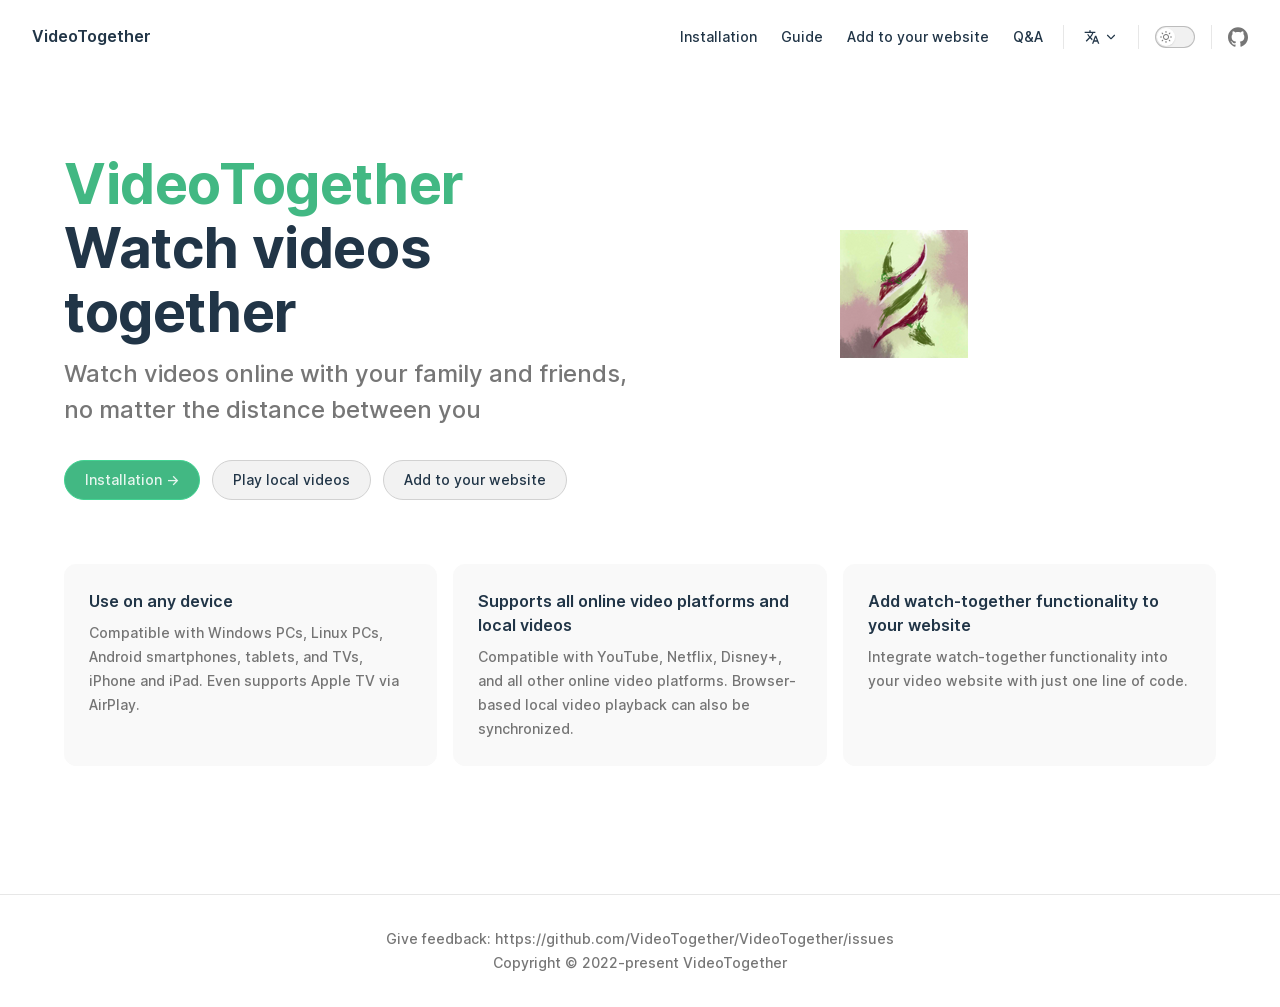
==== commit 0abfb482: "Auto deploy from Github Actions" ====
--- a/index.html
+++ b/index.html
@@ -3,18 +3,20 @@
   <head>
     <meta charset="utf-8">
     <meta name="viewport" content="width=device-width,initial-scale=1">
-    <title>VideoTogether | 一起看视频</title>
-    <meta name="description" content="和你的家人朋友一起在线看视频，无论相隔多远">
-    <link rel="stylesheet" href="/assets/style.69c33d82.css">
-    <link rel="modulepreload" href="/assets/app.ec47483e.js">
-    <link rel="modulepreload" href="/assets/index.md.3275d402.lean.js">
+    <title>VideoTogether | Watch video together</title>
+    <meta name="description" content="Watch videos online with your family and friends, no matter the distance between you">
+    <link rel="stylesheet" href="/assets/style.af9cafa1.css">
+    <link rel="modulepreload" href="/assets/app.f7382d9e.js">
+    <link rel="modulepreload" href="/assets/index.md.f2c2bb67.lean.js">
     
-    <script>(()=>{const e=localStorage.getItem("vitepress-theme-appearance"),a=window.matchMedia("(prefers-color-scheme: dark)").matches;(!e||e==="auto"?a:e==="dark")&&document.documentElement.classList.add("dark")})();</script>
+    <meta name="referrer" content="no-referrer">
+  <meta http-equiv="Content-Security-Policy" content="upgrade-insecure-requests">
+  <script id="check-dark-light">(()=>{const e=localStorage.getItem("vitepress-theme-appearance"),a=window.matchMedia("(prefers-color-scheme: dark)").matches;(!e||e==="auto"?a:e==="dark")&&document.documentElement.classList.add("dark")})();</script>
   </head>
   <body>
-    <div id="app"><div class="Layout" data-v-b7788134><!--[--><!--]--><!--[--><span tabindex="-1" data-v-5bad87e6></span><a href="#VPContent" class="VPSkipLink visually-hidden" data-v-5bad87e6> Skip to content </a><!--]--><!----><header class="VPNav no-sidebar" data-v-b7788134 data-v-0f827909><div class="VPNavBar" data-v-0f827909 data-v-10058498><div class="container" data-v-10058498><div class="VPNavBarTitle" data-v-10058498 data-v-477b2930><a class="title" href="/" data-v-477b2930><!----><!--[-->VideoTogether<!--]--></a></div><div class="content" data-v-10058498><!----><nav aria-labelledby="main-nav-aria-label" class="VPNavBarMenu menu" data-v-10058498 data-v-1afc9dec><span id="main-nav-aria-label" class="visually-hidden" data-v-1afc9dec>Main Navigation</span><!--[--><!--[--><a class="VPLink link VPNavBarMenuLink" href="/guide/install.html" data-v-1afc9dec data-v-1d8250a9 data-v-48abdd18><!--[-->安装说明<!--]--><!----></a><!--]--><!--[--><a class="VPLink link VPNavBarMenuLink" href="/guide/introduction.html" data-v-1afc9dec data-v-1d8250a9 data-v-48abdd18><!--[-->使用指南<!--]--><!----></a><!--]--><!--[--><a class="VPLink link VPNavBarMenuLink" href="/guide/deploy.html" data-v-1afc9dec data-v-1d8250a9 data-v-48abdd18><!--[-->私有部署<!--]--><!----></a><!--]--><!--[--><a class="VPLink link VPNavBarMenuLink" href="/guide/qa.html" data-v-1afc9dec data-v-1d8250a9 data-v-48abdd18><!--[-->常见问题<!--]--><!----></a><!--]--><!--[--><a class="VPLink link VPNavBarMenuLink" href="/guide/local.html" data-v-1afc9dec data-v-1d8250a9 data-v-48abdd18><!--[-->本地播放<!--]--><!----></a><!--]--><!--]--></nav><!----><div class="VPNavBarAppearance appearance" data-v-10058498 data-v-0b2f3bac><button class="VPSwitch VPSwitchAppearance" type="button" role="switch" aria-label="toggle dark mode" data-v-0b2f3bac data-v-741b6450 data-v-ab2de182><span class="check" data-v-ab2de182><span class="icon" data-v-ab2de182><!--[--><svg xmlns="http://www.w3.org/2000/svg" aria-hidden="true" focusable="false" viewbox="0 0 24 24" class="sun" data-v-741b6450><path d="M12,18c-3.3,0-6-2.7-6-6s2.7-6,6-6s6,2.7,6,6S15.3,18,12,18zM12,8c-2.2,0-4,1.8-4,4c0,2.2,1.8,4,4,4c2.2,0,4-1.8,4-4C16,9.8,14.2,8,12,8z"></path><path d="M12,4c-0.6,0-1-0.4-1-1V1c0-0.6,0.4-1,1-1s1,0.4,1,1v2C13,3.6,12.6,4,12,4z"></path><path d="M12,24c-0.6,0-1-0.4-1-1v-2c0-0.6,0.4-1,1-1s1,0.4,1,1v2C13,23.6,12.6,24,12,24z"></path><path d="M5.6,6.6c-0.3,0-0.5-0.1-0.7-0.3L3.5,4.9c-0.4-0.4-0.4-1,0-1.4s1-0.4,1.4,0l1.4,1.4c0.4,0.4,0.4,1,0,1.4C6.2,6.5,5.9,6.6,5.6,6.6z"></path><path d="M19.8,20.8c-0.3,0-0.5-0.1-0.7-0.3l-1.4-1.4c-0.4-0.4-0.4-1,0-1.4s1-0.4,1.4,0l1.4,1.4c0.4,0.4,0.4,1,0,1.4C20.3,20.7,20,20.8,19.8,20.8z"></path><path d="M3,13H1c-0.6,0-1-0.4-1-1s0.4-1,1-1h2c0.6,0,1,0.4,1,1S3.6,13,3,13z"></path><path d="M23,13h-2c-0.6,0-1-0.4-1-1s0.4-1,1-1h2c0.6,0,1,0.4,1,1S23.6,13,23,13z"></path><path d="M4.2,20.8c-0.3,0-0.5-0.1-0.7-0.3c-0.4-0.4-0.4-1,0-1.4l1.4-1.4c0.4-0.4,1-0.4,1.4,0s0.4,1,0,1.4l-1.4,1.4C4.7,20.7,4.5,20.8,4.2,20.8z"></path><path d="M18.4,6.6c-0.3,0-0.5-0.1-0.7-0.3c-0.4-0.4-0.4-1,0-1.4l1.4-1.4c0.4-0.4,1-0.4,1.4,0s0.4,1,0,1.4l-1.4,1.4C18.9,6.5,18.6,6.6,18.4,6.6z"></path></svg><svg xmlns="http://www.w3.org/2000/svg" aria-hidden="true" focusable="false" viewbox="0 0 24 24" class="moon" data-v-741b6450><path d="M12.1,22c-0.3,0-0.6,0-0.9,0c-5.5-0.5-9.5-5.4-9-10.9c0.4-4.8,4.2-8.6,9-9c0.4,0,0.8,0.2,1,0.5c0.2,0.3,0.2,0.8-0.1,1.1c-2,2.7-1.4,6.4,1.3,8.4c2.1,1.6,5,1.6,7.1,0c0.3-0.2,0.7-0.3,1.1-0.1c0.3,0.2,0.5,0.6,0.5,1c-0.2,2.7-1.5,5.1-3.6,6.8C16.6,21.2,14.4,22,12.1,22zM9.3,4.4c-2.9,1-5,3.6-5.2,6.8c-0.4,4.4,2.8,8.3,7.2,8.7c2.1,0.2,4.2-0.4,5.8-1.8c1.1-0.9,1.9-2.1,2.4-3.4c-2.5,0.9-5.3,0.5-7.5-1.1C9.2,11.4,8.1,7.7,9.3,4.4z"></path></svg><!--]--></span></span></button></div><div class="VPSocialLinks VPNavBarSocialLinks social-links" data-v-10058498 data-v-5c5de4da data-v-7dcd7d60><!--[--><a class="VPSocialLink" href="https://github.com/VideoTogether/VideoTogether.github.io" title="github" target="_blank" rel="noopener noreferrer" data-v-7dcd7d60 data-v-610fed1a><svg xmlns="http://www.w3.org/2000/svg" aria-hidden="true" focusable="false" viewbox="0 0 24 24" class="icon" data-v-610fed1a><path d="M12 .297c-6.63 0-12 5.373-12 12 0 5.303 3.438 9.8 8.205 11.385.6.113.82-.258.82-.577 0-.285-.01-1.04-.015-2.04-3.338.724-4.042-1.61-4.042-1.61C4.422 18.07 3.633 17.7 3.633 17.7c-1.087-.744.084-.729.084-.729 1.205.084 1.838 1.236 1.838 1.236 1.07 1.835 2.809 1.305 3.495.998.108-.776.417-1.305.76-1.605-2.665-.3-5.466-1.332-5.466-5.93 0-1.31.465-2.38 1.235-3.22-.135-.303-.54-1.523.105-3.176 0 0 1.005-.322 3.3 1.23.96-.267 1.98-.399 3-.405 1.02.006 2.04.138 3 .405 2.28-1.552 3.285-1.23 3.285-1.23.645 1.653.24 2.873.12 3.176.765.84 1.23 1.91 1.23 3.22 0 4.61-2.805 5.625-5.475 5.92.42.36.81 1.096.81 2.22 0 1.606-.015 2.896-.015 3.286 0 .315.21.69.825.57C20.565 22.092 24 17.592 24 12.297c0-6.627-5.373-12-12-12"></path></svg><span class="visually-hidden" data-v-610fed1a>github</span></a><!--]--></div><div class="VPFlyout VPNavBarExtra extra" data-v-10058498 data-v-5fe59986 data-v-0635fb1f><button type="button" class="button" aria-haspopup="true" aria-expanded="false" aria-label="extra navigation" data-v-0635fb1f><svg xmlns="http://www.w3.org/2000/svg" aria-hidden="true" focusable="false" viewbox="0 0 24 24" class="icon" data-v-0635fb1f><circle cx="12" cy="12" r="2"></circle><circle cx="19" cy="12" r="2"></circle><circle cx="5" cy="12" r="2"></circle></svg></button><div class="menu" data-v-0635fb1f><div class="VPMenu" data-v-0635fb1f data-v-e3d492a8><!----><!--[--><!--[--><!----><div class="group" data-v-5fe59986><div class="item appearance" data-v-5fe59986><p class="label" data-v-5fe59986>Appearance</p><div class="appearance-action" data-v-5fe59986><button class="VPSwitch VPSwitchAppearance" type="button" role="switch" aria-label="toggle dark mode" data-v-5fe59986 data-v-741b6450 data-v-ab2de182><span class="check" data-v-ab2de182><span class="icon" data-v-ab2de182><!--[--><svg xmlns="http://www.w3.org/2000/svg" aria-hidden="true" focusable="false" viewbox="0 0 24 24" class="sun" data-v-741b6450><path d="M12,18c-3.3,0-6-2.7-6-6s2.7-6,6-6s6,2.7,6,6S15.3,18,12,18zM12,8c-2.2,0-4,1.8-4,4c0,2.2,1.8,4,4,4c2.2,0,4-1.8,4-4C16,9.8,14.2,8,12,8z"></path><path d="M12,4c-0.6,0-1-0.4-1-1V1c0-0.6,0.4-1,1-1s1,0.4,1,1v2C13,3.6,12.6,4,12,4z"></path><path d="M12,24c-0.6,0-1-0.4-1-1v-2c0-0.6,0.4-1,1-1s1,0.4,1,1v2C13,23.6,12.6,24,12,24z"></path><path d="M5.6,6.6c-0.3,0-0.5-0.1-0.7-0.3L3.5,4.9c-0.4-0.4-0.4-1,0-1.4s1-0.4,1.4,0l1.4,1.4c0.4,0.4,0.4,1,0,1.4C6.2,6.5,5.9,6.6,5.6,6.6z"></path><path d="M19.8,20.8c-0.3,0-0.5-0.1-0.7-0.3l-1.4-1.4c-0.4-0.4-0.4-1,0-1.4s1-0.4,1.4,0l1.4,1.4c0.4,0.4,0.4,1,0,1.4C20.3,20.7,20,20.8,19.8,20.8z"></path><path d="M3,13H1c-0.6,0-1-0.4-1-1s0.4-1,1-1h2c0.6,0,1,0.4,1,1S3.6,13,3,13z"></path><path d="M23,13h-2c-0.6,0-1-0.4-1-1s0.4-1,1-1h2c0.6,0,1,0.4,1,1S23.6,13,23,13z"></path><path d="M4.2,20.8c-0.3,0-0.5-0.1-0.7-0.3c-0.4-0.4-0.4-1,0-1.4l1.4-1.4c0.4-0.4,1-0.4,1.4,0s0.4,1,0,1.4l-1.4,1.4C4.7,20.7,4.5,20.8,4.2,20.8z"></path><path d="M18.4,6.6c-0.3,0-0.5-0.1-0.7-0.3c-0.4-0.4-0.4-1,0-1.4l1.4-1.4c0.4-0.4,1-0.4,1.4,0s0.4,1,0,1.4l-1.4,1.4C18.9,6.5,18.6,6.6,18.4,6.6z"></path></svg><svg xmlns="http://www.w3.org/2000/svg" aria-hidden="true" focusable="false" viewbox="0 0 24 24" class="moon" data-v-741b6450><path d="M12.1,22c-0.3,0-0.6,0-0.9,0c-5.5-0.5-9.5-5.4-9-10.9c0.4-4.8,4.2-8.6,9-9c0.4,0,0.8,0.2,1,0.5c0.2,0.3,0.2,0.8-0.1,1.1c-2,2.7-1.4,6.4,1.3,8.4c2.1,1.6,5,1.6,7.1,0c0.3-0.2,0.7-0.3,1.1-0.1c0.3,0.2,0.5,0.6,0.5,1c-0.2,2.7-1.5,5.1-3.6,6.8C16.6,21.2,14.4,22,12.1,22zM9.3,4.4c-2.9,1-5,3.6-5.2,6.8c-0.4,4.4,2.8,8.3,7.2,8.7c2.1,0.2,4.2-0.4,5.8-1.8c1.1-0.9,1.9-2.1,2.4-3.4c-2.5,0.9-5.3,0.5-7.5-1.1C9.2,11.4,8.1,7.7,9.3,4.4z"></path></svg><!--]--></span></span></button></div></div></div><div class="group" data-v-5fe59986><div class="item social-links" data-v-5fe59986><div class="VPSocialLinks social-links-list" data-v-5fe59986 data-v-7dcd7d60><!--[--><a class="VPSocialLink" href="https://github.com/VideoTogether/VideoTogether.github.io" title="github" target="_blank" rel="noopener noreferrer" data-v-7dcd7d60 data-v-610fed1a><svg xmlns="http://www.w3.org/2000/svg" aria-hidden="true" focusable="false" viewbox="0 0 24 24" class="icon" data-v-610fed1a><path d="M12 .297c-6.63 0-12 5.373-12 12 0 5.303 3.438 9.8 8.205 11.385.6.113.82-.258.82-.577 0-.285-.01-1.04-.015-2.04-3.338.724-4.042-1.61-4.042-1.61C4.422 18.07 3.633 17.7 3.633 17.7c-1.087-.744.084-.729.084-.729 1.205.084 1.838 1.236 1.838 1.236 1.07 1.835 2.809 1.305 3.495.998.108-.776.417-1.305.76-1.605-2.665-.3-5.466-1.332-5.466-5.93 0-1.31.465-2.38 1.235-3.22-.135-.303-.54-1.523.105-3.176 0 0 1.005-.322 3.3 1.23.96-.267 1.98-.399 3-.405 1.02.006 2.04.138 3 .405 2.28-1.552 3.285-1.23 3.285-1.23.645 1.653.24 2.873.12 3.176.765.84 1.23 1.91 1.23 3.22 0 4.61-2.805 5.625-5.475 5.92.42.36.81 1.096.81 2.22 0 1.606-.015 2.896-.015 3.286 0 .315.21.69.825.57C20.565 22.092 24 17.592 24 12.297c0-6.627-5.373-12-12-12"></path></svg><span class="visually-hidden" data-v-610fed1a>github</span></a><!--]--></div></div></div><!--]--><!--]--></div></div></div><button type="button" class="VPNavBarHamburger hamburger" aria-label="mobile navigation" aria-expanded="false" aria-controls="VPNavScreen" data-v-10058498 data-v-2ead6e10><span class="container" data-v-2ead6e10><span class="top" data-v-2ead6e10></span><span class="middle" data-v-2ead6e10></span><span class="bottom" data-v-2ead6e10></span></span></button></div></div></div><!----></header><!----><!----><div class="VPContent is-home" id="VPContent" data-v-b7788134 data-v-09411f0c><div class="VPHome" data-v-09411f0c data-v-3f4e5d1e><!--[--><!--]--><div class="VPHero has-image VPHomeHero" data-v-3f4e5d1e data-v-3a588c28><div class="container" data-v-3a588c28><div class="main" data-v-3a588c28><h1 class="name" data-v-3a588c28><span class="clip" data-v-3a588c28>VideoTogether</span></h1><p class="text" data-v-3a588c28>一起看视频</p><p class="tagline" data-v-3a588c28>和你的家人朋友一起在线看视频，无论相隔多远</p><div class="actions" data-v-3a588c28><!--[--><div class="action" data-v-3a588c28><a class="VPButton medium brand" href="/guide/install" data-v-3a588c28 data-v-327b669f>安装说明 -&gt;</a></div><div class="action" data-v-3a588c28><a class="VPButton medium alt" href="https://github.com/VideoTogether/VideoTogether" target="_blank" rel="noopener noreferrer" data-v-3a588c28 data-v-327b669f>查看源码</a></div><!--]--></div></div><div class="image" data-v-3a588c28><div class="image-container" data-v-3a588c28><div class="image-bg" data-v-3a588c28></div><!--[--><img class="VPImage image-src" src="/logo.png" alt="VideoTogether" data-v-0e8d41ab><!--]--></div></div></div></div><!--[--><!--]--><!--[--><!--]--><div class="VPFeatures VPHomeFeatures" data-v-3f4e5d1e data-v-4a406374><div class="container" data-v-4a406374><div class="items" data-v-4a406374><!--[--><div class="grid-3 item" data-v-4a406374><article class="VPFeature" data-v-4a406374 data-v-460fc02b><!----><h2 class="title" data-v-460fc02b>在任何设备上都可使用</h2><p class="details" data-v-460fc02b>支持运行在 Windows 电脑，Linux 电脑，安卓手机平板电视，苹果手机平板电脑，通过 Airplay 甚至 Apple TV 也可以被完美支持。</p></article></div><div class="grid-3 item" data-v-4a406374><article class="VPFeature" data-v-4a406374 data-v-460fc02b><!----><h2 class="title" data-v-460fc02b>支持所有的在线视频网站</h2><p class="details" data-v-460fc02b>支持哔哩哔哩，爱奇艺，腾讯视频，Youtube 和其他一切的在线视频网站。</p></article></div><div class="grid-3 item" data-v-4a406374><article class="VPFeature" data-v-4a406374 data-v-460fc02b><!----><h2 class="title" data-v-460fc02b>本地视频，同样支持</h2><p class="details" data-v-460fc02b>已经支持同步通过网页播放的本地视频，后续我们会计划支持本地播放器。</p></article></div><!--]--></div></div></div><!--[--><!--]--><div style="position:relative;" data-v-3f4e5d1e><div><!----></div></div></div></div><footer class="VPFooter" data-v-b7788134 data-v-32972742><div class="container" data-v-32972742><p class="message" data-v-32972742>欢迎加入我们的交流群。QQ群： 170200260 ，Telegram：https://t.me/videotogether_group</p><p class="copyright" data-v-32972742>Copyright © 2022-present VideoTogether</p></div></footer><!--[--><!--]--></div></div>
-    <script>__VP_HASH_MAP__ = JSON.parse("{\"readme.md\":\"c986612a\",\"guide_deploy.md\":\"25dca775\",\"guide_getting-started.md\":\"ec4b4dc6\",\"guide_install.md\":\"40d4a893\",\"guide_introduction.md\":\"c8ae7314\",\"guide_local.md\":\"cbc25d82\",\"guide_qa.md\":\"81b969c4\",\"index.md\":\"3275d402\",\"usage.md\":\"986851c3\"}")</script>
-    <script type="module" async src="/assets/app.ec47483e.js"></script>
+    <div id="app"><div class="Layout" data-v-ed7ead52><!--[--><!--]--><!--[--><span tabindex="-1" data-v-f637ee78></span><a href="#VPContent" class="VPSkipLink visually-hidden" data-v-f637ee78> Skip to content </a><!--]--><!----><header class="VPNav no-sidebar" data-v-ed7ead52 data-v-863eec2a><div class="VPNavBar" data-v-863eec2a data-v-447244bd><div class="container" data-v-447244bd><div class="VPNavBarTitle" data-v-447244bd data-v-aaed7263><a class="title" href="/" data-v-aaed7263><!--[--><!--]--><!----><!--[-->VideoTogether<!--]--><!--[--><!--]--></a></div><div class="content" data-v-447244bd><!--[--><!--]--><!----><nav aria-labelledby="main-nav-aria-label" class="VPNavBarMenu menu" data-v-447244bd data-v-d8cdd395><span id="main-nav-aria-label" class="visually-hidden" data-v-d8cdd395>Main Navigation</span><!--[--><!--[--><a class="VPLink link VPNavBarMenuLink" href="/en-us/guide/install.html" data-v-d8cdd395 data-v-08b6ef03 data-v-97a44ddd><!--[-->Installation<!--]--><!----></a><!--]--><!--[--><a class="VPLink link VPNavBarMenuLink" href="/en-us/guide/introduction.html" data-v-d8cdd395 data-v-08b6ef03 data-v-97a44ddd><!--[-->Guide<!--]--><!----></a><!--]--><!--[--><a class="VPLink link VPNavBarMenuLink" href="/en-us/guide/website.html" data-v-d8cdd395 data-v-08b6ef03 data-v-97a44ddd><!--[-->Add to your website<!--]--><!----></a><!--]--><!--[--><a class="VPLink link VPNavBarMenuLink" href="/en-us/guide/qa.html" data-v-d8cdd395 data-v-08b6ef03 data-v-97a44ddd><!--[-->Q&amp;A<!--]--><!----></a><!--]--><!--]--></nav><div class="VPFlyout VPNavBarTranslations translations" data-v-447244bd data-v-425d6581 data-v-aeb1c475><button type="button" class="button" aria-haspopup="true" aria-expanded="false" data-v-aeb1c475><span class="text" data-v-aeb1c475><svg xmlns="http://www.w3.org/2000/svg" aria-hidden="true" focusable="false" viewbox="0 0 24 24" class="option-icon" data-v-aeb1c475><path d="M0 0h24v24H0z" fill="none"></path><path d=" M12.87 15.07l-2.54-2.51.03-.03c1.74-1.94 2.98-4.17 3.71-6.53H17V4h-7V2H8v2H1v1.99h11.17C11.5 7.92 10.44 9.75 9 11.35 8.07 10.32 7.3 9.19 6.69 8h-2c.73 1.63 1.73 3.17 2.98 4.56l-5.09 5.02L4 19l5-5 3.11 3.11.76-2.04zM18.5 10h-2L12 22h2l1.12-3h4.75L21 22h2l-4.5-12zm-2.62 7l1.62-4.33L19.12 17h-3.24z " class="css-c4d79v"></path></svg>  <svg xmlns="http://www.w3.org/2000/svg" aria-hidden="true" focusable="false" viewbox="0 0 24 24" class="text-icon" data-v-aeb1c475><path d="M12,16c-0.3,0-0.5-0.1-0.7-0.3l-6-6c-0.4-0.4-0.4-1,0-1.4s1-0.4,1.4,0l5.3,5.3l5.3-5.3c0.4-0.4,1-0.4,1.4,0s0.4,1,0,1.4l-6,6C12.5,15.9,12.3,16,12,16z"></path></svg></span></button><div class="menu" data-v-aeb1c475><div class="VPMenu" data-v-aeb1c475 data-v-079aa243><!----><!--[--><!--[--><div class="items" data-v-425d6581><p class="title" data-v-425d6581></p><!--[--><div class="VPMenuLink" data-v-425d6581 data-v-d3c02515><a class="VPLink link" href="/zh-cn/" data-v-d3c02515 data-v-97a44ddd><!--[-->简体中文<!--]--><!----></a></div><div class="VPMenuLink" data-v-425d6581 data-v-d3c02515><a class="VPLink link" href="/en-us/" data-v-d3c02515 data-v-97a44ddd><!--[-->English<!--]--><!----></a></div><!--]--></div><!--]--><!--]--></div></div></div><div class="VPNavBarAppearance appearance" data-v-447244bd data-v-d70ebc80><button class="VPSwitch VPSwitchAppearance" type="button" role="switch" aria-label="toggle dark mode" aria-checked="false" data-v-d70ebc80 data-v-8f27749e data-v-e9a46395><span class="check" data-v-e9a46395><span class="icon" data-v-e9a46395><!--[--><svg xmlns="http://www.w3.org/2000/svg" aria-hidden="true" focusable="false" viewbox="0 0 24 24" class="sun" data-v-8f27749e><path d="M12,18c-3.3,0-6-2.7-6-6s2.7-6,6-6s6,2.7,6,6S15.3,18,12,18zM12,8c-2.2,0-4,1.8-4,4c0,2.2,1.8,4,4,4c2.2,0,4-1.8,4-4C16,9.8,14.2,8,12,8z"></path><path d="M12,4c-0.6,0-1-0.4-1-1V1c0-0.6,0.4-1,1-1s1,0.4,1,1v2C13,3.6,12.6,4,12,4z"></path><path d="M12,24c-0.6,0-1-0.4-1-1v-2c0-0.6,0.4-1,1-1s1,0.4,1,1v2C13,23.6,12.6,24,12,24z"></path><path d="M5.6,6.6c-0.3,0-0.5-0.1-0.7-0.3L3.5,4.9c-0.4-0.4-0.4-1,0-1.4s1-0.4,1.4,0l1.4,1.4c0.4,0.4,0.4,1,0,1.4C6.2,6.5,5.9,6.6,5.6,6.6z"></path><path d="M19.8,20.8c-0.3,0-0.5-0.1-0.7-0.3l-1.4-1.4c-0.4-0.4-0.4-1,0-1.4s1-0.4,1.4,0l1.4,1.4c0.4,0.4,0.4,1,0,1.4C20.3,20.7,20,20.8,19.8,20.8z"></path><path d="M3,13H1c-0.6,0-1-0.4-1-1s0.4-1,1-1h2c0.6,0,1,0.4,1,1S3.6,13,3,13z"></path><path d="M23,13h-2c-0.6,0-1-0.4-1-1s0.4-1,1-1h2c0.6,0,1,0.4,1,1S23.6,13,23,13z"></path><path d="M4.2,20.8c-0.3,0-0.5-0.1-0.7-0.3c-0.4-0.4-0.4-1,0-1.4l1.4-1.4c0.4-0.4,1-0.4,1.4,0s0.4,1,0,1.4l-1.4,1.4C4.7,20.7,4.5,20.8,4.2,20.8z"></path><path d="M18.4,6.6c-0.3,0-0.5-0.1-0.7-0.3c-0.4-0.4-0.4-1,0-1.4l1.4-1.4c0.4-0.4,1-0.4,1.4,0s0.4,1,0,1.4l-1.4,1.4C18.9,6.5,18.6,6.6,18.4,6.6z"></path></svg><svg xmlns="http://www.w3.org/2000/svg" aria-hidden="true" focusable="false" viewbox="0 0 24 24" class="moon" data-v-8f27749e><path d="M12.1,22c-0.3,0-0.6,0-0.9,0c-5.5-0.5-9.5-5.4-9-10.9c0.4-4.8,4.2-8.6,9-9c0.4,0,0.8,0.2,1,0.5c0.2,0.3,0.2,0.8-0.1,1.1c-2,2.7-1.4,6.4,1.3,8.4c2.1,1.6,5,1.6,7.1,0c0.3-0.2,0.7-0.3,1.1-0.1c0.3,0.2,0.5,0.6,0.5,1c-0.2,2.7-1.5,5.1-3.6,6.8C16.6,21.2,14.4,22,12.1,22zM9.3,4.4c-2.9,1-5,3.6-5.2,6.8c-0.4,4.4,2.8,8.3,7.2,8.7c2.1,0.2,4.2-0.4,5.8-1.8c1.1-0.9,1.9-2.1,2.4-3.4c-2.5,0.9-5.3,0.5-7.5-1.1C9.2,11.4,8.1,7.7,9.3,4.4z"></path></svg><!--]--></span></span></button></div><div class="VPSocialLinks VPNavBarSocialLinks social-links" data-v-447244bd data-v-6a2a6555 data-v-b8f6762d><!--[--><a class="VPSocialLink" href="https://github.com/VideoTogether/VideoTogether" target="_blank" rel="noopener" data-v-b8f6762d data-v-179ad0ea><svg role="img" viewBox="0 0 24 24" xmlns="http://www.w3.org/2000/svg"><title>GitHub</title><path d="M12 .297c-6.63 0-12 5.373-12 12 0 5.303 3.438 9.8 8.205 11.385.6.113.82-.258.82-.577 0-.285-.01-1.04-.015-2.04-3.338.724-4.042-1.61-4.042-1.61C4.422 18.07 3.633 17.7 3.633 17.7c-1.087-.744.084-.729.084-.729 1.205.084 1.838 1.236 1.838 1.236 1.07 1.835 2.809 1.305 3.495.998.108-.776.417-1.305.76-1.605-2.665-.3-5.466-1.332-5.466-5.93 0-1.31.465-2.38 1.235-3.22-.135-.303-.54-1.523.105-3.176 0 0 1.005-.322 3.3 1.23.96-.267 1.98-.399 3-.405 1.02.006 2.04.138 3 .405 2.28-1.552 3.285-1.23 3.285-1.23.645 1.653.24 2.873.12 3.176.765.84 1.23 1.91 1.23 3.22 0 4.61-2.805 5.625-5.475 5.92.42.36.81 1.096.81 2.22 0 1.606-.015 2.896-.015 3.286 0 .315.21.69.825.57C20.565 22.092 24 17.592 24 12.297c0-6.627-5.373-12-12-12"/></svg></a><!--]--></div><div class="VPFlyout VPNavBarExtra extra" data-v-447244bd data-v-b390db70 data-v-aeb1c475><button type="button" class="button" aria-haspopup="true" aria-expanded="false" aria-label="extra navigation" data-v-aeb1c475><svg xmlns="http://www.w3.org/2000/svg" aria-hidden="true" focusable="false" viewbox="0 0 24 24" class="icon" data-v-aeb1c475><circle cx="12" cy="12" r="2"></circle><circle cx="19" cy="12" r="2"></circle><circle cx="5" cy="12" r="2"></circle></svg></button><div class="menu" data-v-aeb1c475><div class="VPMenu" data-v-aeb1c475 data-v-079aa243><!----><!--[--><!--[--><div class="group" data-v-b390db70><p class="trans-title" data-v-b390db70></p><!--[--><div class="VPMenuLink" data-v-b390db70 data-v-d3c02515><a class="VPLink link" href="/zh-cn/" data-v-d3c02515 data-v-97a44ddd><!--[-->简体中文<!--]--><!----></a></div><div class="VPMenuLink" data-v-b390db70 data-v-d3c02515><a class="VPLink link" href="/en-us/" data-v-d3c02515 data-v-97a44ddd><!--[-->English<!--]--><!----></a></div><!--]--></div><div class="group" data-v-b390db70><div class="item appearance" data-v-b390db70><p class="label" data-v-b390db70>Appearance</p><div class="appearance-action" data-v-b390db70><button class="VPSwitch VPSwitchAppearance" type="button" role="switch" aria-label="toggle dark mode" aria-checked="false" data-v-b390db70 data-v-8f27749e data-v-e9a46395><span class="check" data-v-e9a46395><span class="icon" data-v-e9a46395><!--[--><svg xmlns="http://www.w3.org/2000/svg" aria-hidden="true" focusable="false" viewbox="0 0 24 24" class="sun" data-v-8f27749e><path d="M12,18c-3.3,0-6-2.7-6-6s2.7-6,6-6s6,2.7,6,6S15.3,18,12,18zM12,8c-2.2,0-4,1.8-4,4c0,2.2,1.8,4,4,4c2.2,0,4-1.8,4-4C16,9.8,14.2,8,12,8z"></path><path d="M12,4c-0.6,0-1-0.4-1-1V1c0-0.6,0.4-1,1-1s1,0.4,1,1v2C13,3.6,12.6,4,12,4z"></path><path d="M12,24c-0.6,0-1-0.4-1-1v-2c0-0.6,0.4-1,1-1s1,0.4,1,1v2C13,23.6,12.6,24,12,24z"></path><path d="M5.6,6.6c-0.3,0-0.5-0.1-0.7-0.3L3.5,4.9c-0.4-0.4-0.4-1,0-1.4s1-0.4,1.4,0l1.4,1.4c0.4,0.4,0.4,1,0,1.4C6.2,6.5,5.9,6.6,5.6,6.6z"></path><path d="M19.8,20.8c-0.3,0-0.5-0.1-0.7-0.3l-1.4-1.4c-0.4-0.4-0.4-1,0-1.4s1-0.4,1.4,0l1.4,1.4c0.4,0.4,0.4,1,0,1.4C20.3,20.7,20,20.8,19.8,20.8z"></path><path d="M3,13H1c-0.6,0-1-0.4-1-1s0.4-1,1-1h2c0.6,0,1,0.4,1,1S3.6,13,3,13z"></path><path d="M23,13h-2c-0.6,0-1-0.4-1-1s0.4-1,1-1h2c0.6,0,1,0.4,1,1S23.6,13,23,13z"></path><path d="M4.2,20.8c-0.3,0-0.5-0.1-0.7-0.3c-0.4-0.4-0.4-1,0-1.4l1.4-1.4c0.4-0.4,1-0.4,1.4,0s0.4,1,0,1.4l-1.4,1.4C4.7,20.7,4.5,20.8,4.2,20.8z"></path><path d="M18.4,6.6c-0.3,0-0.5-0.1-0.7-0.3c-0.4-0.4-0.4-1,0-1.4l1.4-1.4c0.4-0.4,1-0.4,1.4,0s0.4,1,0,1.4l-1.4,1.4C18.9,6.5,18.6,6.6,18.4,6.6z"></path></svg><svg xmlns="http://www.w3.org/2000/svg" aria-hidden="true" focusable="false" viewbox="0 0 24 24" class="moon" data-v-8f27749e><path d="M12.1,22c-0.3,0-0.6,0-0.9,0c-5.5-0.5-9.5-5.4-9-10.9c0.4-4.8,4.2-8.6,9-9c0.4,0,0.8,0.2,1,0.5c0.2,0.3,0.2,0.8-0.1,1.1c-2,2.7-1.4,6.4,1.3,8.4c2.1,1.6,5,1.6,7.1,0c0.3-0.2,0.7-0.3,1.1-0.1c0.3,0.2,0.5,0.6,0.5,1c-0.2,2.7-1.5,5.1-3.6,6.8C16.6,21.2,14.4,22,12.1,22zM9.3,4.4c-2.9,1-5,3.6-5.2,6.8c-0.4,4.4,2.8,8.3,7.2,8.7c2.1,0.2,4.2-0.4,5.8-1.8c1.1-0.9,1.9-2.1,2.4-3.4c-2.5,0.9-5.3,0.5-7.5-1.1C9.2,11.4,8.1,7.7,9.3,4.4z"></path></svg><!--]--></span></span></button></div></div></div><div class="group" data-v-b390db70><div class="item social-links" data-v-b390db70><div class="VPSocialLinks social-links-list" data-v-b390db70 data-v-b8f6762d><!--[--><a class="VPSocialLink" href="https://github.com/VideoTogether/VideoTogether" target="_blank" rel="noopener" data-v-b8f6762d data-v-179ad0ea><svg role="img" viewBox="0 0 24 24" xmlns="http://www.w3.org/2000/svg"><title>GitHub</title><path d="M12 .297c-6.63 0-12 5.373-12 12 0 5.303 3.438 9.8 8.205 11.385.6.113.82-.258.82-.577 0-.285-.01-1.04-.015-2.04-3.338.724-4.042-1.61-4.042-1.61C4.422 18.07 3.633 17.7 3.633 17.7c-1.087-.744.084-.729.084-.729 1.205.084 1.838 1.236 1.838 1.236 1.07 1.835 2.809 1.305 3.495.998.108-.776.417-1.305.76-1.605-2.665-.3-5.466-1.332-5.466-5.93 0-1.31.465-2.38 1.235-3.22-.135-.303-.54-1.523.105-3.176 0 0 1.005-.322 3.3 1.23.96-.267 1.98-.399 3-.405 1.02.006 2.04.138 3 .405 2.28-1.552 3.285-1.23 3.285-1.23.645 1.653.24 2.873.12 3.176.765.84 1.23 1.91 1.23 3.22 0 4.61-2.805 5.625-5.475 5.92.42.36.81 1.096.81 2.22 0 1.606-.015 2.896-.015 3.286 0 .315.21.69.825.57C20.565 22.092 24 17.592 24 12.297c0-6.627-5.373-12-12-12"/></svg></a><!--]--></div></div></div><!--]--><!--]--></div></div></div><!--[--><!--]--><button type="button" class="VPNavBarHamburger hamburger" aria-label="mobile navigation" aria-expanded="false" aria-controls="VPNavScreen" data-v-447244bd data-v-6bee1efd><span class="container" data-v-6bee1efd><span class="top" data-v-6bee1efd></span><span class="middle" data-v-6bee1efd></span><span class="bottom" data-v-6bee1efd></span></span></button></div></div></div><!----></header><!----><!----><div class="VPContent is-home" id="VPContent" data-v-ed7ead52 data-v-fb299c16><div class="VPHome" data-v-fb299c16 data-v-0940306b><!--[--><!--]--><div class="VPHero has-image VPHomeHero" data-v-0940306b data-v-811ff403><div class="container" data-v-811ff403><div class="main" data-v-811ff403><h1 class="name" data-v-811ff403><span class="clip" data-v-811ff403>VideoTogether</span></h1><p class="text" data-v-811ff403>Watch video together</p><p class="tagline" data-v-811ff403>Watch videos online with your family and friends, no matter the distance between you</p><div class="actions" data-v-811ff403><!--[--><div class="action" data-v-811ff403><a class="VPButton medium brand" href="/en-us/guide/install.html" data-v-811ff403 data-v-00b65692>Installation -&gt;</a></div><div class="action" data-v-811ff403><a class="VPButton medium alt" href="/en-us/guide/local.html" data-v-811ff403 data-v-00b65692>Play local videos</a></div><div class="action" data-v-811ff403><a class="VPButton medium alt" href="/en-us/guide/website.html" data-v-811ff403 data-v-00b65692>Add to your website</a></div><!--]--></div></div><div class="image" data-v-811ff403><div class="image-container" data-v-811ff403><div class="image-bg" data-v-811ff403></div><!--[--><img class="VPImage image-src" src="/logo.png" alt="VideoTogether" data-v-797d0a14><!--]--></div></div></div></div><!--[--><!--]--><!--[--><!--]--><div class="VPFeatures VPHomeFeatures" data-v-0940306b data-v-67933762><div class="container" data-v-67933762><div class="items" data-v-67933762><!--[--><div class="grid-3 item" data-v-67933762><article class="VPFeature" data-v-67933762 data-v-b8db92a9><!----><h2 class="title" data-v-b8db92a9>Use on any device</h2><p class="details" data-v-b8db92a9>Compatible with Windows PCs, Linux PCs, Android smartphones, tablets, and TVs, iPhone and iPad. Even supports Apple TV via AirPlay.</p></article></div><div class="grid-3 item" data-v-67933762><article class="VPFeature" data-v-67933762 data-v-b8db92a9><!----><h2 class="title" data-v-b8db92a9>Supports all online video platforms and local videos</h2><p class="details" data-v-b8db92a9>Compatible with YouTube, Netflix, Disney+, and all other online video platforms. Browser-based local video playback can also be synchronized.</p></article></div><div class="grid-3 item" data-v-67933762><article class="VPFeature" data-v-67933762 data-v-b8db92a9><!----><h2 class="title" data-v-b8db92a9>Add watch-together functionality to your website</h2><p class="details" data-v-b8db92a9>Integrate watch-together functionality into your video website with just one line of code.</p></article></div><!--]--></div></div></div><!--[--><!--]--><div style="position:relative;" data-v-0940306b><div><!----></div></div></div></div><footer class="VPFooter" data-v-ed7ead52 data-v-13fad65a><div class="container" data-v-13fad65a><p class="message" data-v-13fad65a>Give feedback: https://github.com/VideoTogether/VideoTogether/issues</p><p class="copyright" data-v-13fad65a>Copyright © 2022-present VideoTogether</p></div></footer><!--[--><!--]--></div></div>
+    <script>__VP_HASH_MAP__ = JSON.parse("{\"readme.md\":\"c5fcf924\",\"en-us_easyshare.md\":\"463095e9\",\"en-us_guide_install.md\":\"5e4352c5\",\"en-us_guide_introduction.md\":\"a7c817cb\",\"en-us_guide_local.md\":\"a224acc7\",\"en-us_guide_qa.md\":\"db6a8e3a\",\"en-us_guide_website.md\":\"c98b4f24\",\"en-us_index.md\":\"85170fe4\",\"guide_qa.md\":\"8f762ed2\",\"guide_website_qa.md\":\"58b57c1c\",\"index.md\":\"f2c2bb67\",\"public.md\":\"b3a3005f\",\"support_systemstatus.md\":\"2f335112\",\"theme.md\":\"c6d41707\",\"usage.md\":\"a7607c7d\",\"zh-cn_easyshare.md\":\"18e2a67b\",\"zh-cn_guide_edge.md\":\"9529dfbd\",\"zh-cn_guide_install.md\":\"f4fe5427\",\"zh-cn_guide_introduction.md\":\"8fcc9939\",\"zh-cn_guide_local.md\":\"c94fbb71\",\"zh-cn_guide_qa.md\":\"74249159\",\"zh-cn_guide_website.md\":\"935a419e\",\"zh-cn_guide_website_qa.md\":\"d3368a4f\",\"zh-cn_guide_website_setting.md\":\"6345230c\",\"zh-cn_index.md\":\"ab5f33a7\"}")</script>
+    <script type="module" async src="/assets/app.f7382d9e.js"></script>
     
   </body>
 </html>
--- a/assets/style.af9cafa1.css
+++ b/assets/style.af9cafa1.css
@@ -0,0 +1 @@
+@font-face{font-family:Inter var;font-weight:100 900;font-display:swap;font-style:normal;font-named-instance:"Regular";src:url(/assets/inter-roman-cyrillic.5f2c6c8c.woff2) format("woff2");unicode-range:U+0301,U+0400-045F,U+0490-0491,U+04B0-04B1,U+2116}@font-face{font-family:Inter var;font-weight:100 900;font-display:swap;font-style:normal;font-named-instance:"Regular";src:url(/assets/inter-roman-cyrillic-ext.e75737ce.woff2) format("woff2");unicode-range:U+0460-052F,U+1C80-1C88,U+20B4,U+2DE0-2DFF,U+A640-A69F,U+FE2E-FE2F}@font-face{font-family:Inter var;font-weight:100 900;font-display:swap;font-style:normal;font-named-instance:"Regular";src:url(/assets/inter-roman-greek.d5a6d92a.woff2) format("woff2");unicode-range:U+0370-03FF}@font-face{font-family:Inter var;font-weight:100 900;font-display:swap;font-style:normal;font-named-instance:"Regular";src:url(/assets/inter-roman-greek-ext.ab0619bc.woff2) format("woff2");unicode-range:U+1F00-1FFF}@font-face{font-family:Inter var;font-weight:100 900;font-display:swap;font-style:normal;font-named-instance:"Regular";src:url(/assets/inter-roman-latin.2ed14f66.woff2) format("woff2");unicode-range:U+0000-00FF,U+0131,U+0152-0153,U+02BB-02BC,U+02C6,U+02DA,U+02DC,U+2000-206F,U+2074,U+20AC,U+2122,U+2191,U+2193,U+2212,U+2215,U+FEFF,U+FFFD}@font-face{font-family:Inter var;font-weight:100 900;font-display:swap;font-style:normal;font-named-instance:"Regular";src:url(/assets/inter-roman-latin-ext.0030eebd.woff2) format("woff2");unicode-range:U+0100-024F,U+0259,U+1E00-1EFF,U+2020,U+20A0-20AB,U+20AD-20CF,U+2113,U+2C60-2C7F,U+A720-A7FF}@font-face{font-family:Inter var;font-weight:100 900;font-display:swap;font-style:normal;font-named-instance:"Regular";src:url(/assets/inter-roman-vietnamese.14ce25a6.woff2) format("woff2");unicode-range:U+0102-0103,U+0110-0111,U+0128-0129,U+0168-0169,U+01A0-01A1,U+01AF-01B0,U+1EA0-1EF9,U+20AB}@font-face{font-family:Inter var;font-weight:100 900;font-display:swap;font-style:italic;font-named-instance:"Italic";src:url(/assets/inter-italic-cyrillic.ea42a392.woff2) format("woff2");unicode-range:U+0301,U+0400-045F,U+0490-0491,U+04B0-04B1,U+2116}@font-face{font-family:Inter var;font-weight:100 900;font-display:swap;font-style:italic;font-named-instance:"Italic";src:url(/assets/inter-italic-cyrillic-ext.33bd5a8e.woff2) format("woff2");unicode-range:U+0460-052F,U+1C80-1C88,U+20B4,U+2DE0-2DFF,U+A640-A69F,U+FE2E-FE2F}@font-face{font-family:Inter var;font-weight:100 900;font-display:swap;font-style:italic;font-named-instance:"Italic";src:url(/assets/inter-italic-greek.8f4463c4.woff2) format("woff2");unicode-range:U+0370-03FF}@font-face{font-family:Inter var;font-weight:100 900;font-display:swap;font-style:italic;font-named-instance:"Italic";src:url(/assets/inter-italic-greek-ext.4fbe9427.woff2) format("woff2");unicode-range:U+1F00-1FFF}@font-face{font-family:Inter var;font-weight:100 900;font-display:swap;font-style:italic;font-named-instance:"Italic";src:url(/assets/inter-italic-latin.bd3b6f56.woff2) format("woff2");unicode-range:U+0000-00FF,U+0131,U+0152-0153,U+02BB-02BC,U+02C6,U+02DA,U+02DC,U+2000-206F,U+2074,U+20AC,U+2122,U+2191,U+2193,U+2212,U+2215,U+FEFF,U+FFFD}@font-face{font-family:Inter var;font-weight:100 900;font-display:swap;font-style:italic;font-named-instance:"Italic";src:url(/assets/inter-italic-latin-ext.bd8920cc.woff2) format("woff2");unicode-range:U+0100-024F,U+0259,U+1E00-1EFF,U+2020,U+20A0-20AB,U+20AD-20CF,U+2113,U+2C60-2C7F,U+A720-A7FF}@font-face{font-family:Inter var;font-weight:100 900;font-display:swap;font-style:italic;font-named-instance:"Italic";src:url(/assets/inter-italic-vietnamese.6ce511fb.woff2) format("woff2");unicode-range:U+0102-0103,U+0110-0111,U+0128-0129,U+0168-0169,U+01A0-01A1,U+01AF-01B0,U+1EA0-1EF9,U+20AB}@font-face{font-family:Inter var experimental;font-weight:100 900;font-display:swap;font-style:oblique 0deg 10deg;src:url(/assets/inter-cyrillic.f8750142.woff2) format("woff2");unicode-range:U+0301,U+0400-045F,U+0490-0491,U+04B0-04B1,U+2116}@font-face{font-family:Inter var experimental;font-weight:100 900;font-display:swap;font-style:oblique 0deg 10deg;src:url(/assets/inter-cyrillic-ext.0877b0d9.woff2) format("woff2");unicode-range:U+0460-052F,U+1C80-1C88,U+20B4,U+2DE0-2DFF,U+A640-A69F,U+FE2E-FE2F}@font-face{font-family:Inter var experimental;font-weight:100 900;font-display:swap;font-style:oblique 0deg 10deg;src:url(/assets/inter-greek.117e1956.woff2) format("woff2");unicode-range:U+0370-03FF}@font-face{font-family:Inter var experimental;font-weight:100 900;font-display:swap;font-style:oblique 0deg 10deg;src:url(/assets/inter-greek-ext.3e6f6728.woff2) format("woff2");unicode-range:U+1F00-1FFF}@font-face{font-family:Inter var experimental;font-weight:100 900;font-display:swap;font-style:oblique 0deg 10deg;src:url(/assets/inter-latin.4fe6132f.woff2) format("woff2");unicode-range:U+0000-00FF,U+0131,U+0152-0153,U+02BB-02BC,U+02C6,U+02DA,U+02DC,U+2000-206F,U+2074,U+20AC,U+2122,U+2191,U+2193,U+2212,U+2215,U+FEFF,U+FFFD}@font-face{font-family:Inter var experimental;font-weight:100 900;font-display:swap;font-style:oblique 0deg 10deg;src:url(/assets/inter-latin-ext.7cc429bc.woff2) format("woff2");unicode-range:U+0100-024F,U+0259,U+1E00-1EFF,U+2020,U+20A0-20AB,U+20AD-20CF,U+2113,U+2C60-2C7F,U+A720-A7FF}@font-face{font-family:Inter var experimental;font-weight:100 900;font-display:swap;font-style:oblique 0deg 10deg;src:url(/assets/inter-vietnamese.2c644a25.woff2) format("woff2");unicode-range:U+0102-0103,U+0110-0111,U+0128-0129,U+0168-0169,U+01A0-01A1,U+01AF-01B0,U+1EA0-1EF9,U+20AB}:root{--vp-c-white: #ffffff;--vp-c-white-soft: #f9f9f9;--vp-c-white-mute: #f1f1f1;--vp-c-black: #1a1a1a;--vp-c-black-pure: #000000;--vp-c-black-soft: #242424;--vp-c-black-mute: #2f2f2f;--vp-c-gray: #8e8e8e;--vp-c-gray-light-1: #aeaeae;--vp-c-gray-light-2: #c7c7c7;--vp-c-gray-light-3: #d1d1d1;--vp-c-gray-light-4: #e5e5e5;--vp-c-gray-light-5: #f2f2f2;--vp-c-gray-dark-1: #636363;--vp-c-gray-dark-2: #484848;--vp-c-gray-dark-3: #3a3a3a;--vp-c-gray-dark-4: #282828;--vp-c-gray-dark-5: #202020;--vp-c-divider-light-1: rgba(60, 60, 60, .29);--vp-c-divider-light-2: rgba(60, 60, 60, .12);--vp-c-divider-dark-1: rgba(84, 84, 84, .65);--vp-c-divider-dark-2: rgba(84, 84, 84, .48);--vp-c-text-light-1: var(--vp-c-indigo);--vp-c-text-light-2: rgba(60, 60, 60, .7);--vp-c-text-light-3: rgba(60, 60, 60, .33);--vp-c-text-light-4: rgba(60, 60, 60, .18);--vp-c-text-dark-1: rgba(255, 255, 255, .87);--vp-c-text-dark-2: rgba(235, 235, 235, .6);--vp-c-text-dark-3: rgba(235, 235, 235, .38);--vp-c-text-dark-4: rgba(235, 235, 235, .18);--vp-c-indigo: #213547;--vp-c-indigo-soft: #476582;--vp-c-indigo-light: #aac8e4;--vp-c-indigo-lighter: #c9def1;--vp-c-indigo-dark: #1d2f3f;--vp-c-indigo-darker: #14212e;--vp-c-green: #42b883;--vp-c-green-light: #42d392;--vp-c-green-lighter: #35eb9a;--vp-c-green-dark: #33a06f;--vp-c-green-darker: #155f3e;--vp-c-green-dimm-1: rgba(66, 184, 131, .5);--vp-c-green-dimm-2: rgba(66, 184, 131, .25);--vp-c-green-dimm-3: rgba(66, 184, 131, .05);--vp-c-yellow: #ffc517;--vp-c-yellow-light: #fcd253;--vp-c-yellow-lighter: #fcfc7c;--vp-c-yellow-dark: #e0ad15;--vp-c-yellow-darker: #ad850e;--vp-c-yellow-dimm-1: rgba(255, 197, 23, .5);--vp-c-yellow-dimm-2: rgba(255, 197, 23, .25);--vp-c-yellow-dimm-3: rgba(255, 197, 23, .05);--vp-c-red: #ed3c50;--vp-c-red-light: #f54e82;--vp-c-red-lighter: #fd1d7c;--vp-c-red-dark: #cd2d3f;--vp-c-red-darker: #ab2131;--vp-c-red-dimm-1: rgba(237, 60, 80, .5);--vp-c-red-dimm-2: rgba(237, 60, 80, .25);--vp-c-red-dimm-3: rgba(237, 60, 80, .05)}:root{--vp-c-bg: var(--vp-c-white);--vp-c-bg-soft: var(--vp-c-white-soft);--vp-c-bg-mute: var(--vp-c-white-mute);--vp-c-bg-alt: var(--vp-c-white-soft);--vp-c-divider: var(--vp-c-divider-light-1);--vp-c-divider-light: var(--vp-c-divider-light-2);--vp-c-divider-inverse: var(--vp-c-divider-dark-1);--vp-c-divider-inverse-light: var(--vp-c-divider-dark-2);--vp-c-text-1: var(--vp-c-text-light-1);--vp-c-text-2: var(--vp-c-text-light-2);--vp-c-text-3: var(--vp-c-text-light-3);--vp-c-text-4: var(--vp-c-text-light-4);--vp-c-text-inverse-1: var(--vp-c-text-dark-1);--vp-c-text-inverse-2: var(--vp-c-text-dark-2);--vp-c-text-inverse-3: var(--vp-c-text-dark-3);--vp-c-text-inverse-4: var(--vp-c-text-dark-4);--vp-c-text-code: var(--vp-c-indigo-soft);--vp-c-brand: var(--vp-c-green);--vp-c-brand-light: var(--vp-c-green-light);--vp-c-brand-lighter: var(--vp-c-green-lighter);--vp-c-brand-dark: var(--vp-c-green-dark);--vp-c-brand-darker: var(--vp-c-green-darker);--vp-c-sponsor: #fd1d7c}.dark{--vp-c-bg: var(--vp-c-black-soft);--vp-c-bg-soft: var(--vp-c-black-mute);--vp-c-bg-mute: var(--vp-c-gray-dark-3);--vp-c-bg-alt: var(--vp-c-black);--vp-c-divider: var(--vp-c-divider-dark-1);--vp-c-divider-light: var(--vp-c-divider-dark-2);--vp-c-divider-inverse: var(--vp-c-divider-light-1);--vp-c-divider-inverse-light: var(--vp-c-divider-light-2);--vp-c-text-1: var(--vp-c-text-dark-1);--vp-c-text-2: var(--vp-c-text-dark-2);--vp-c-text-3: var(--vp-c-text-dark-3);--vp-c-text-4: var(--vp-c-text-dark-4);--vp-c-text-inverse-1: var(--vp-c-text-light-1);--vp-c-text-inverse-2: var(--vp-c-text-light-2);--vp-c-text-inverse-3: var(--vp-c-text-light-3);--vp-c-text-inverse-4: var(--vp-c-text-light-4);--vp-c-text-code: var(--vp-c-indigo-lighter)}:root{--vp-font-family-base: "Inter var experimental", "Inter var", ui-sans-serif, system-ui, -apple-system, BlinkMacSystemFont, "Segoe UI", Roboto, "Helvetica Neue", Helvetica, Arial, "Noto Sans", sans-serif, "Apple Color Emoji", "Segoe UI Emoji", "Segoe UI Symbol", "Noto Color Emoji";--vp-font-family-mono: ui-monospace, SFMono-Regular, "SF Mono", Menlo, Monaco, Consolas, "Liberation Mono", "Courier New", monospace}:root{--vp-shadow-1: 0 1px 2px rgba(0, 0, 0, .04), 0 1px 2px rgba(0, 0, 0, .06);--vp-shadow-2: 0 3px 12px rgba(0, 0, 0, .07), 0 1px 4px rgba(0, 0, 0, .07);--vp-shadow-3: 0 12px 32px rgba(0, 0, 0, .1), 0 2px 6px rgba(0, 0, 0, .08);--vp-shadow-4: 0 14px 44px rgba(0, 0, 0, .12), 0 3px 9px rgba(0, 0, 0, .12);--vp-shadow-5: 0 18px 56px rgba(0, 0, 0, .16), 0 4px 12px rgba(0, 0, 0, .16)}:root{--vp-z-index-local-nav: 10;--vp-z-index-nav: 20;--vp-z-index-backdrop: 30;--vp-z-index-sidebar: 40;--vp-z-index-footer: 50}:root{--vp-icon-copy: url("data:image/svg+xml,%3Csvg xmlns='http://www.w3.org/2000/svg' fill='none' height='20' width='20' stroke='rgba(128,128,128,1)' stroke-width='2' viewBox='0 0 24 24'%3E%3Cpath stroke-linecap='round' stroke-linejoin='round' d='M9 5H7a2 2 0 0 0-2 2v12a2 2 0 0 0 2 2h10a2 2 0 0 0 2-2V7a2 2 0 0 0-2-2h-2M9 5a2 2 0 0 0 2 2h2a2 2 0 0 0 2-2M9 5a2 2 0 0 1 2-2h2a2 2 0 0 1 2 2'/%3E%3C/svg%3E");--vp-icon-copied: url("data:image/svg+xml,%3Csvg xmlns='http://www.w3.org/2000/svg' fill='none' height='20' width='20' stroke='rgba(128,128,128,1)' stroke-width='2' viewBox='0 0 24 24'%3E%3Cpath stroke-linecap='round' stroke-linejoin='round' d='M9 5H7a2 2 0 0 0-2 2v12a2 2 0 0 0 2 2h10a2 2 0 0 0 2-2V7a2 2 0 0 0-2-2h-2M9 5a2 2 0 0 0 2 2h2a2 2 0 0 0 2-2M9 5a2 2 0 0 1 2-2h2a2 2 0 0 1 2 2m-6 9 2 2 4-4'/%3E%3C/svg%3E")}:root{--vp-layout-max-width: 1440px}:root{--vp-code-line-height: 1.7;--vp-code-font-size: .875em;--vp-code-block-color: var(--vp-c-text-dark-1);--vp-code-block-bg: #292d3e;--vp-code-line-highlight-color: rgba(0, 0, 0, .5);--vp-code-line-number-color: var(--vp-c-text-dark-3);--vp-code-copy-code-hover-bg: rgba(255, 255, 255, .05);--vp-code-copy-code-active-text: var(--vp-c-text-dark-2)}.dark{--vp-code-block-bg: var(--vp-c-bg-alt)}:root{--vp-button-brand-border: var(--vp-c-brand-light);--vp-button-brand-text: var(--vp-c-text-dark-1);--vp-button-brand-bg: var(--vp-c-brand);--vp-button-brand-hover-border: var(--vp-c-brand-light);--vp-button-brand-hover-text: var(--vp-c-text-dark-1);--vp-button-brand-hover-bg: var(--vp-c-brand-light);--vp-button-brand-active-border: var(--vp-c-brand-light);--vp-button-brand-active-text: var(--vp-c-text-dark-1);--vp-button-brand-active-bg: var(--vp-button-brand-bg);--vp-button-alt-border: var(--vp-c-gray-light-3);--vp-button-alt-text: var(--vp-c-text-light-1);--vp-button-alt-bg: var(--vp-c-gray-light-5);--vp-button-alt-hover-border: var(--vp-c-gray-light-3);--vp-button-alt-hover-text: var(--vp-c-text-light-1);--vp-button-alt-hover-bg: var(--vp-c-gray-light-4);--vp-button-alt-active-border: var(--vp-c-gray-light-3);--vp-button-alt-active-text: var(--vp-c-text-light-1);--vp-button-alt-active-bg: var(--vp-c-gray-light-3);--vp-button-sponsor-border: var(--vp-c-gray-light-3);--vp-button-sponsor-text: var(--vp-c-text-light-2);--vp-button-sponsor-bg: transparent;--vp-button-sponsor-hover-border: var(--vp-c-sponsor);--vp-button-sponsor-hover-text: var(--vp-c-sponsor);--vp-button-sponsor-hover-bg: transparent;--vp-button-sponsor-active-border: var(--vp-c-sponsor);--vp-button-sponsor-active-text: var(--vp-c-sponsor);--vp-button-sponsor-active-bg: transparent}.dark{--vp-button-brand-border: var(--vp-c-brand-light);--vp-button-brand-text: var(--vp-c-text-dark-1);--vp-button-brand-bg: var(--vp-c-brand-dark);--vp-button-brand-hover-border: var(--vp-c-brand-lighter);--vp-button-brand-hover-text: var(--vp-c-text-dark-1);--vp-button-brand-hover-bg: var(--vp-c-brand);--vp-button-brand-active-border: var(--vp-c-brand-lighter);--vp-button-brand-active-text: var(--vp-c-text-dark-1);--vp-button-brand-active-bg: var(--vp-button-brand-bg);--vp-button-alt-border: var(--vp-c-gray-dark-2);--vp-button-alt-text: var(--vp-c-text-dark-1);--vp-button-alt-bg: var(--vp-c-bg-mute);--vp-button-alt-hover-border: var(--vp-c-gray-dark-2);--vp-button-alt-hover-text: var(--vp-c-text-dark-1);--vp-button-alt-hover-bg: var(--vp-c-gray-dark-2);--vp-button-alt-active-border: var(--vp-c-gray-dark-2);--vp-button-alt-active-text: var(--vp-c-text-dark-1);--vp-button-alt-active-bg: var(--vp-button-alt-bg);--vp-button-sponsor-border: var(--vp-c-gray-dark-1);--vp-button-sponsor-text: var(--vp-c-text-dark-2)}:root{--vp-custom-block-code-font-size: 13px;--vp-custom-block-info-border: var(--vp-c-divider-light);--vp-custom-block-info-text: var(--vp-c-text-2);--vp-custom-block-info-bg: var(--vp-c-white-soft);--vp-custom-block-info-code-bg: var(--vp-c-gray-light-4);--vp-custom-block-tip-border: var(--vp-c-green-dimm-1);--vp-custom-block-tip-text: var(--vp-c-green-darker);--vp-custom-block-tip-bg: var(--vp-c-green-dimm-3);--vp-custom-block-tip-code-bg: var(--vp-custom-block-tip-bg);--vp-custom-block-warning-border: var(--vp-c-yellow-dimm-1);--vp-custom-block-warning-text: var(--vp-c-yellow-darker);--vp-custom-block-warning-bg: var(--vp-c-yellow-dimm-3);--vp-custom-block-warning-code-bg: var(--vp-custom-block-warning-bg);--vp-custom-block-danger-border: var(--vp-c-red-dimm-1);--vp-custom-block-danger-text: var(--vp-c-red-darker);--vp-custom-block-danger-bg: var(--vp-c-red-dimm-3);--vp-custom-block-danger-code-bg: var(--vp-custom-block-danger-bg);--vp-custom-block-details-border: var(--vp-custom-block-info-border);--vp-custom-block-details-text: var(--vp-custom-block-info-text);--vp-custom-block-details-bg: var(--vp-custom-block-info-bg);--vp-custom-block-details-code-bg: var(--vp-custom-block-details-bg)}.dark{--vp-custom-block-info-border: var(--vp-c-divider-light);--vp-custom-block-info-bg: var(--vp-c-black-mute);--vp-custom-block-info-code-bg: var(--vp-c-gray-dark-4);--vp-custom-block-tip-border: var(--vp-c-green-dimm-2);--vp-custom-block-tip-text: var(--vp-c-green-light);--vp-custom-block-warning-border: var(--vp-c-yellow-dimm-2);--vp-custom-block-warning-text: var(--vp-c-yellow-light);--vp-custom-block-danger-border: var(--vp-c-red-dimm-2);--vp-custom-block-danger-text: var(--vp-c-red-light)}:root{--vp-nav-height: var(--vp-nav-height-mobile);--vp-nav-height-mobile: 56px;--vp-nav-height-desktop: 72px}@media (min-width: 960px){:root{--vp-nav-height: var(--vp-nav-height-desktop)}}:root{--vp-sidebar-width: 272px}:root{--vp-home-hero-name-color: var(--vp-c-brand);--vp-home-hero-name-background: transparent;--vp-home-hero-image-background-image: none;--vp-home-hero-image-filter: none}*,:before,:after{box-sizing:border-box}html{line-height:1.4;font-size:16px;-webkit-text-size-adjust:100%}html.dark{color-scheme:dark}body{margin:0;width:100%;min-width:320px;min-height:100vh;line-height:24px;font-family:var(--vp-font-family-base);font-size:16px;font-weight:400;color:var(--vp-c-text-1);background-color:var(--vp-c-bg);direction:ltr;font-synthesis:none;text-rendering:optimizeLegibility;-webkit-font-smoothing:antialiased;-moz-osx-font-smoothing:grayscale}main{display:block}h1,h2,h3,h4,h5,h6{margin:0;line-height:24px;font-size:16px;font-weight:400}p{margin:0}strong,b{font-weight:600}a,area,button,[role=button],input,label,select,summary,textarea{touch-action:manipulation}a{color:inherit;text-decoration:inherit}ol,ul{list-style:none;margin:0;padding:0}blockquote{margin:0}pre,code,kbd,samp{font-family:var(--vp-font-family-mono)}img,svg,video,canvas,audio,iframe,embed,object{display:block}figure{margin:0}img,video{max-width:100%;height:auto}button,input,optgroup,select,textarea{border:0;padding:0;line-height:inherit;color:inherit}button{padding:0;font-family:inherit;background-color:transparent;background-image:none}button:enabled,[role=button]:enabled{cursor:pointer}button:focus,button:focus-visible{outline:1px dotted;outline:4px auto -webkit-focus-ring-color}button:focus:not(:focus-visible){outline:none!important}input:focus,textarea:focus,select:focus{outline:none}table{border-collapse:collapse}input{background-color:transparent}input:-ms-input-placeholder,textarea:-ms-input-placeholder{color:var(--vp-c-text-3)}input::-ms-input-placeholder,textarea::-ms-input-placeholder{color:var(--vp-c-text-3)}input::placeholder,textarea::placeholder{color:var(--vp-c-text-3)}input::-webkit-outer-spin-button,input::-webkit-inner-spin-button{-webkit-appearance:none;margin:0}input[type=number]{-moz-appearance:textfield}textarea{resize:vertical}select{-webkit-appearance:none}fieldset{margin:0;padding:0}h1,h2,h3,h4,h5,h6,p{overflow-wrap:break-word}.visually-hidden{position:absolute;width:1px;height:1px;white-space:nowrap;clip:rect(0 0 0 0);clip-path:inset(50%);overflow:hidden}.custom-block{border:1px solid transparent;border-radius:8px;padding:16px 16px 8px;line-height:24px;font-size:14px;color:var(--vp-c-text-2)}.custom-block.info{border-color:var(--vp-custom-block-info-border);color:var(--vp-custom-block-info-text);background-color:var(--vp-custom-block-info-bg)}.custom-block.info code{background-color:var(--vp-custom-block-info-code-bg)}.custom-block.tip{border-color:var(--vp-custom-block-tip-border);color:var(--vp-custom-block-tip-text);background-color:var(--vp-custom-block-tip-bg)}.custom-block.tip code{background-color:var(--vp-custom-block-tip-code-bg)}.custom-block.warning{border-color:var(--vp-custom-block-warning-border);color:var(--vp-custom-block-warning-text);background-color:var(--vp-custom-block-warning-bg)}.custom-block.warning code{background-color:var(--vp-custom-block-warning-code-bg)}.custom-block.danger{border-color:var(--vp-custom-block-danger-border);color:var(--vp-custom-block-danger-text);background-color:var(--vp-custom-block-danger-bg)}.custom-block.danger code{background-color:var(--vp-custom-block-danger-code-bg)}.custom-block.details{border-color:var(--vp-custom-block-details-border);color:var(--vp-custom-block-details-text);background-color:var(--vp-custom-block-details-bg)}.custom-block.details code{background-color:var(--vp-custom-block-details-code-bg)}.custom-block-title{font-weight:700}.custom-block p+p{margin:8px 0}.custom-block.details summary{margin:0 0 8px;font-weight:700}.custom-block.details summary+p{margin:8px 0}.custom-block a{color:inherit;font-weight:600;text-decoration:underline;transition:opacity .25s}.custom-block a:hover{opacity:.6}.custom-block code{font-size:var(--vp-custom-block-code-font-size)}.dark .vp-code-light{display:none}html:not(.dark) .vp-code-dark{display:none}.vp-doc h1,.vp-doc h2,.vp-doc h3,.vp-doc h4,.vp-doc h5,.vp-doc h6{position:relative;font-weight:600;outline:none}.vp-doc h1{letter-spacing:-.02em;line-height:40px;font-size:28px}.vp-doc h2{margin:48px 0 16px;border-top:1px solid var(--vp-c-divider-light);padding-top:24px;letter-spacing:-.02em;line-height:32px;font-size:24px}.vp-doc h3{margin:32px 0 0;letter-spacing:-.01em;line-height:28px;font-size:20px}.vp-doc .header-anchor{float:left;margin-left:-.87em;padding-right:.23em;font-weight:500;opacity:0;transition:color .25s,opacity .25s}.vp-doc h1:hover .header-anchor,.vp-doc h1 .header-anchor:focus,.vp-doc h2:hover .header-anchor,.vp-doc h2 .header-anchor:focus,.vp-doc h3:hover .header-anchor,.vp-doc h3 .header-anchor:focus,.vp-doc h4:hover .header-anchor,.vp-doc h4 .header-anchor:focus,.vp-doc h5:hover .header-anchor,.vp-doc h5 .header-anchor:focus,.vp-doc h6:hover .header-anchor,.vp-doc h6 .header-anchor:focus{opacity:1}@media (min-width: 768px){.vp-doc h1{letter-spacing:-.02em;line-height:40px;font-size:32px}}.vp-doc p,.vp-doc summary{margin:16px 0}.vp-doc p{line-height:28px}.vp-doc blockquote{margin:16px 0;border-left:2px solid var(--vp-c-divider);padding-left:16px;transition:border-color .5s}.vp-doc blockquote>p{margin:0;font-size:16px;color:var(--vp-c-text-2);transition:color .5s}.vp-doc a{font-weight:500;color:var(--vp-c-brand);text-decoration-style:dotted;transition:color .25s}.vp-doc a:hover{color:var(--vp-c-brand-dark)}.vp-doc strong{font-weight:600}.vp-doc ul,.vp-doc ol{padding-left:1.25rem;margin:16px 0}.vp-doc ul{list-style:disc}.vp-doc ol{list-style:decimal}.vp-doc li+li{margin-top:8px}.vp-doc li>ol,.vp-doc li>ul{margin:8px 0 0}.vp-doc table{display:block;border-collapse:collapse;margin:20px 0;overflow-x:auto}.vp-doc tr{border-top:1px solid var(--vp-c-divider);transition:background-color .5s}.vp-doc tr:nth-child(2n){background-color:var(--vp-c-bg-soft)}.vp-doc th,.vp-doc td{border:1px solid var(--vp-c-divider);padding:12px 16px}.vp-doc th{font-size:16px;font-weight:600;background-color:var(--vp-c-white-soft)}.dark .vp-doc th{background-color:var(--vp-c-black)}.vp-doc hr{margin:16px 0;border:none;border-top:1px solid var(--vp-c-divider-light)}.vp-doc .custom-block{margin:16px 0}.vp-doc .custom-block p{margin:8px 0;line-height:24px}.vp-doc .custom-block p:first-child{margin:0}.vp-doc .custom-block a{color:inherit;font-weight:600;text-decoration:underline;transition:opacity .25s}.vp-doc .custom-block a:hover{opacity:.6}.vp-doc .custom-block code{font-size:var(--vp-custom-block-code-font-size);font-weight:700;color:inherit}.vp-doc .custom-block div[class*=language-]{margin:8px 0}.vp-doc .custom-block div[class*=language-] code{font-weight:400;background-color:transparent}.vp-doc :not(pre,h1,h2,h3,h4,h5,h6)>code{font-size:var(--vp-code-font-size)}.vp-doc :not(pre)>code{border-radius:4px;padding:3px 6px;color:var(--vp-c-text-code);background-color:var(--vp-c-bg-mute);transition:color .5s,background-color .5s}.vp-doc h1>code,.vp-doc h2>code,.vp-doc h3>code{font-size:.9em}.vp-doc a>code{color:var(--vp-c-brand);transition:color .25s}.vp-doc a:hover>code{color:var(--vp-c-brand-dark)}.vp-doc div[class*=language-]{position:relative;margin:16px -24px;background-color:var(--vp-code-block-bg);overflow-x:auto;transition:background-color .5s}@media (min-width: 640px){.vp-doc div[class*=language-]{border-radius:8px;margin:16px 0}}@media (max-width: 639px){.vp-doc li div[class*=language-]{border-radius:8px 0 0 8px}}.vp-doc div[class*=language-]+div[class*=language-],.vp-doc div[class$=-api]+div[class*=language-],.vp-doc div[class*=language-]+div[class$=-api]>div[class*=language-]{margin-top:-8px}.vp-doc [class*=language-] pre,.vp-doc [class*=language-] code{text-align:left;white-space:pre;word-spacing:normal;word-break:normal;word-wrap:normal;-moz-tab-size:4;-o-tab-size:4;tab-size:4;-webkit-hyphens:none;-moz-hyphens:none;-ms-hyphens:none;hyphens:none}.vp-doc [class*=language-] pre{position:relative;z-index:1;margin:0;padding:16px 0;background:transparent;overflow-x:auto}.vp-doc [class*=language-] code{display:block;padding:0 24px;width:fit-content;min-width:100%;line-height:var(--vp-code-line-height);font-size:var(--vp-code-font-size);color:var(--vp-code-block-color);transition:color .5s}.vp-doc [class*=language-] code .highlighted{background-color:var(--vp-code-line-highlight-color);transition:background-color .5s;margin:0 -24px;padding:0 24px;width:calc(100% + 48px);display:inline-block}.vp-doc div[class*=language-].line-numbers-mode{padding-left:32px}.vp-doc .line-numbers-wrapper{position:absolute;top:0;bottom:0;left:0;z-index:3;border-right:1px solid var(--vp-c-divider-dark-2);padding-top:16px;width:32px;text-align:center;font-family:var(--vp-font-family-mono);line-height:var(--vp-code-line-height);font-size:var(--vp-code-font-size);color:var(--vp-code-line-number-color);transition:border-color .5s,color .5s}.vp-doc [class*=language-]>button.copy{position:absolute;top:8px;right:8px;z-index:3;display:block;justify-content:center;align-items:center;border-radius:4px;width:40px;height:40px;background-color:var(--vp-code-block-bg);opacity:0;cursor:pointer;background-image:var(--vp-icon-copy);background-position:50%;background-size:20px;background-repeat:no-repeat;transition:opacity .4s}.vp-doc [class*=language-]:hover>button.copy,.vp-doc [class*=language-]>button.copy:focus{opacity:1}.vp-doc [class*=language-]>button.copy:hover{background-color:var(--vp-code-copy-code-hover-bg)}.vp-doc [class*=language-]>button.copy.copied,.vp-doc [class*=language-]>button.copy:hover.copied{border-radius:0 4px 4px 0;background-color:var(--vp-code-copy-code-hover-bg);background-image:var(--vp-icon-copied)}.vp-doc [class*=language-]>button.copy.copied:before,.vp-doc [class*=language-]>button.copy:hover.copied:before{position:relative;left:-65px;display:block;border-radius:4px 0 0 4px;padding-top:8px;width:64px;height:40px;text-align:center;font-size:12px;font-weight:500;color:var(--vp-code-copy-code-active-text);background-color:var(--vp-code-copy-code-hover-bg);white-space:nowrap;content:"Copied"}.vp-doc [class*=language-]>span.lang{position:absolute;top:6px;right:12px;z-index:2;font-size:12px;font-weight:500;color:var(--vp-c-text-dark-3);transition:color .4s,opacity .4s}.vp-doc [class*=language-]:hover>button.copy+span.lang,.vp-doc [class*=language-]>button.copy:focus+span.lang{opacity:0}.vp-doc .VPTeamMembers{margin-top:24px}.vp-doc .VPTeamMembers.small.count-1 .container{margin:0!important;max-width:calc((100% - 24px)/2)!important}.vp-doc .VPTeamMembers.small.count-2 .container,.vp-doc .VPTeamMembers.small.count-3 .container{max-width:100%!important}.vp-doc .VPTeamMembers.medium.count-1 .container{margin:0!important;max-width:calc((100% - 24px)/2)!important}.vp-sponsor{border-radius:16px;overflow:hidden}.vp-sponsor.aside{border-radius:12px}.vp-sponsor-section+.vp-sponsor-section{margin-top:4px}.vp-sponsor-tier{margin-bottom:4px;text-align:center;letter-spacing:1px;line-height:24px;width:100%;font-weight:600;color:var(--vp-c-text-2);background-color:var(--vp-c-bg-soft)}.vp-sponsor.normal .vp-sponsor-tier{padding:13px 0 11px;font-size:14px}.vp-sponsor.aside .vp-sponsor-tier{padding:9px 0 7px;font-size:12px}.vp-sponsor-grid+.vp-sponsor-tier{margin-top:4px}.vp-sponsor-grid{display:flex;flex-wrap:wrap;gap:4px}.vp-sponsor-grid.xmini .vp-sponsor-grid-link{height:64px}.vp-sponsor-grid.xmini .vp-sponsor-grid-image{max-width:64px;max-height:22px}.vp-sponsor-grid.mini .vp-sponsor-grid-link{height:72px}.vp-sponsor-grid.mini .vp-sponsor-grid-image{max-width:96px;max-height:24px}.vp-sponsor-grid.small .vp-sponsor-grid-link{height:96px}.vp-sponsor-grid.small .vp-sponsor-grid-image{max-width:96px;max-height:24px}.vp-sponsor-grid.medium .vp-sponsor-grid-link{height:112px}.vp-sponsor-grid.medium .vp-sponsor-grid-image{max-width:120px;max-height:36px}.vp-sponsor-grid.big .vp-sponsor-grid-link{height:184px}.vp-sponsor-grid.big .vp-sponsor-grid-image{max-width:192px;max-height:56px}.vp-sponsor-grid[data-vp-grid="2"] .vp-sponsor-grid-item{width:calc((100% - 4px)/2)}.vp-sponsor-grid[data-vp-grid="3"] .vp-sponsor-grid-item{width:calc((100% - 4px * 2) / 3)}.vp-sponsor-grid[data-vp-grid="4"] .vp-sponsor-grid-item{width:calc((100% - 12px)/4)}.vp-sponsor-grid[data-vp-grid="5"] .vp-sponsor-grid-item{width:calc((100% - 16px)/5)}.vp-sponsor-grid[data-vp-grid="6"] .vp-sponsor-grid-item{width:calc((100% - 4px * 5) / 6)}.vp-sponsor-grid-item{flex-shrink:0;width:100%;background-color:var(--vp-c-bg-soft);transition:background-color .25s}.vp-sponsor-grid-item:hover{background-color:var(--vp-c-bg-mute)}.vp-sponsor-grid-item:hover .vp-sponsor-grid-image{filter:grayscale(0) invert(0)}.vp-sponsor-grid-item.empty:hover{background-color:var(--vp-c-bg-soft)}.dark .vp-sponsor-grid-item:hover{background-color:var(--vp-c-white-soft)}.dark .vp-sponsor-grid-item.empty:hover{background-color:var(--vp-c-black-mute)}.vp-sponsor-grid-link{display:flex}.vp-sponsor-grid-box{display:flex;justify-content:center;align-items:center;width:100%}.vp-sponsor-grid-image{max-width:100%;filter:grayscale(1);transition:filter .25s}.dark .vp-sponsor-grid-image{filter:grayscale(1) invert(1)}.VPSkipLink[data-v-f637ee78]{top:8px;left:8px;padding:8px 16px;z-index:999;border-radius:8px;font-size:12px;font-weight:700;text-decoration:none;color:var(--vp-c-brand);box-shadow:var(--vp-shadow-3);background-color:var(--vp-c-bg)}.VPSkipLink[data-v-f637ee78]:focus{height:auto;width:auto;clip:auto;clip-path:none}.dark .VPSkipLink[data-v-f637ee78]{color:var(--vp-c-green)}@media (min-width: 1280px){.VPSkipLink[data-v-f637ee78]{top:14px;left:16px}}.VPBackdrop[data-v-dfad470b]{position:fixed;top:0;right:0;bottom:0;left:0;z-index:var(--vp-z-index-backdrop);background:rgba(0,0,0,.6);transition:opacity .5s}.VPBackdrop.fade-enter-from[data-v-dfad470b],.VPBackdrop.fade-leave-to[data-v-dfad470b]{opacity:0}.VPBackdrop.fade-leave-active[data-v-dfad470b]{transition-duration:.25s}@media (min-width: 1280px){.VPBackdrop[data-v-dfad470b]{display:none}}html:not(.dark) .VPImage.dark[data-v-797d0a14]{display:none}.dark .VPImage.light[data-v-797d0a14]{display:none}.VPNavBarTitle[data-v-aaed7263]{flex-shrink:0;border-bottom:1px solid transparent}@media (min-width: 960px){.VPNavBarTitle.has-sidebar[data-v-aaed7263]{margin-right:32px;width:calc(var(--vp-sidebar-width) - 64px);border-bottom-color:var(--vp-c-divider-light);background-color:var(--vp-c-bg-alt)}}.title[data-v-aaed7263]{display:flex;align-items:center;width:100%;height:var(--vp-nav-height);font-size:16px;font-weight:600;color:var(--vp-c-text-1);transition:opacity .25s}.title[data-v-aaed7263]:hover{opacity:.6}@media (min-width: 960px){.title[data-v-aaed7263]{flex-shrink:0}}[data-v-aaed7263] .logo{margin-right:8px;height:24px}/*! @docsearch/css 3.2.1 | MIT License | © Algolia, Inc. and contributors | https://docsearch.algolia.com */:root{--docsearch-primary-color:#5468ff;--docsearch-text-color:#1c1e21;--docsearch-spacing:12px;--docsearch-icon-stroke-width:1.4;--docsearch-highlight-color:var(--docsearch-primary-color);--docsearch-muted-color:#969faf;--docsearch-container-background:rgba(101,108,133,.8);--docsearch-logo-color:#5468ff;--docsearch-modal-width:560px;--docsearch-modal-height:600px;--docsearch-modal-background:#f5f6f7;--docsearch-modal-shadow:inset 1px 1px 0 0 hsla(0,0%,100%,.5),0 3px 8px 0 #555a64;--docsearch-searchbox-height:56px;--docsearch-searchbox-background:#ebedf0;--docsearch-searchbox-focus-background:#fff;--docsearch-searchbox-shadow:inset 0 0 0 2px var(--docsearch-primary-color);--docsearch-hit-height:56px;--docsearch-hit-color:#444950;--docsearch-hit-active-color:#fff;--docsearch-hit-background:#fff;--docsearch-hit-shadow:0 1px 3px 0 #d4d9e1;--docsearch-key-gradient:linear-gradient(-225deg,#d5dbe4,#f8f8f8);--docsearch-key-shadow:inset 0 -2px 0 0 #cdcde6,inset 0 0 1px 1px #fff,0 1px 2px 1px rgba(30,35,90,.4);--docsearch-footer-height:44px;--docsearch-footer-background:#fff;--docsearch-footer-shadow:0 -1px 0 0 #e0e3e8,0 -3px 6px 0 rgba(69,98,155,.12)}html[data-theme=dark]{--docsearch-text-color:#f5f6f7;--docsearch-container-background:rgba(9,10,17,.8);--docsearch-modal-background:#15172a;--docsearch-modal-shadow:inset 1px 1px 0 0 #2c2e40,0 3px 8px 0 #000309;--docsearch-searchbox-background:#090a11;--docsearch-searchbox-focus-background:#000;--docsearch-hit-color:#bec3c9;--docsearch-hit-shadow:none;--docsearch-hit-background:#090a11;--docsearch-key-gradient:linear-gradient(-26.5deg,#565872,#31355b);--docsearch-key-shadow:inset 0 -2px 0 0 #282d55,inset 0 0 1px 1px #51577d,0 2px 2px 0 rgba(3,4,9,.3);--docsearch-footer-background:#1e2136;--docsearch-footer-shadow:inset 0 1px 0 0 rgba(73,76,106,.5),0 -4px 8px 0 rgba(0,0,0,.2);--docsearch-logo-color:#fff;--docsearch-muted-color:#7f8497}.DocSearch-Button{align-items:center;background:var(--docsearch-searchbox-background);border:0;border-radius:40px;color:var(--docsearch-muted-color);cursor:pointer;display:flex;font-weight:500;height:36px;justify-content:space-between;margin:0 0 0 16px;padding:0 8px;user-select:none}.DocSearch-Button:active,.DocSearch-Button:focus,.DocSearch-Button:hover{background:var(--docsearch-searchbox-focus-background);box-shadow:var(--docsearch-searchbox-shadow);color:var(--docsearch-text-color);outline:none}.DocSearch-Button-Container{align-items:center;display:flex}.DocSearch-Search-Icon{stroke-width:1.6}.DocSearch-Button .DocSearch-Search-Icon{color:var(--docsearch-text-color)}.DocSearch-Button-Placeholder{font-size:1rem;padding:0 12px 0 6px}.DocSearch-Button-Keys{display:flex;min-width:calc(40px + .8em)}.DocSearch-Button-Key{align-items:center;background:var(--docsearch-key-gradient);border-radius:3px;box-shadow:var(--docsearch-key-shadow);color:var(--docsearch-muted-color);display:flex;height:18px;justify-content:center;margin-right:.4em;position:relative;padding:0 0 2px;border:0;top:-1px;width:20px}@media (max-width:768px){.DocSearch-Button-Keys,.DocSearch-Button-Placeholder{display:none}}.DocSearch--active{overflow:hidden!important}.DocSearch-Container,.DocSearch-Container *{box-sizing:border-box}.DocSearch-Container{background-color:var(--docsearch-container-background);height:100vh;left:0;position:fixed;top:0;width:100vw;z-index:200}.DocSearch-Container a{text-decoration:none}.DocSearch-Link{appearance:none;background:none;border:0;color:var(--docsearch-highlight-color);cursor:pointer;font:inherit;margin:0;padding:0}.DocSearch-Modal{background:var(--docsearch-modal-background);border-radius:6px;box-shadow:var(--docsearch-modal-shadow);flex-direction:column;margin:60px auto auto;max-width:var(--docsearch-modal-width);position:relative}.DocSearch-SearchBar{display:flex;padding:var(--docsearch-spacing) var(--docsearch-spacing) 0}.DocSearch-Form{align-items:center;background:var(--docsearch-searchbox-focus-background);border-radius:4px;box-shadow:var(--docsearch-searchbox-shadow);display:flex;height:var(--docsearch-searchbox-height);margin:0;padding:0 var(--docsearch-spacing);position:relative;width:100%}.DocSearch-Input{appearance:none;background:transparent;border:0;color:var(--docsearch-text-color);flex:1;font:inherit;font-size:1.2em;height:100%;outline:none;padding:0 0 0 8px;width:80%}.DocSearch-Input::placeholder{color:var(--docsearch-muted-color);opacity:1}.DocSearch-Input::-webkit-search-cancel-button,.DocSearch-Input::-webkit-search-decoration,.DocSearch-Input::-webkit-search-results-button,.DocSearch-Input::-webkit-search-results-decoration{display:none}.DocSearch-LoadingIndicator,.DocSearch-MagnifierLabel,.DocSearch-Reset{margin:0;padding:0}.DocSearch-MagnifierLabel,.DocSearch-Reset{align-items:center;color:var(--docsearch-highlight-color);display:flex;justify-content:center}.DocSearch-Container--Stalled .DocSearch-MagnifierLabel,.DocSearch-LoadingIndicator{display:none}.DocSearch-Container--Stalled .DocSearch-LoadingIndicator{align-items:center;color:var(--docsearch-highlight-color);display:flex;justify-content:center}@media screen and (prefers-reduced-motion:reduce){.DocSearch-Reset{animation:none;appearance:none;background:none;border:0;border-radius:50%;color:var(--docsearch-icon-color);cursor:pointer;right:0;stroke-width:var(--docsearch-icon-stroke-width)}}.DocSearch-Reset{animation:fade-in .1s ease-in forwards;appearance:none;background:none;border:0;border-radius:50%;color:var(--docsearch-icon-color);cursor:pointer;padding:2px;right:0;stroke-width:var(--docsearch-icon-stroke-width)}.DocSearch-Reset[hidden]{display:none}.DocSearch-Reset:focus{outline:none}.DocSearch-Reset:hover{color:var(--docsearch-highlight-color)}.DocSearch-LoadingIndicator svg,.DocSearch-MagnifierLabel svg{height:24px;width:24px}.DocSearch-Cancel{display:none}.DocSearch-Dropdown{max-height:calc(var(--docsearch-modal-height) - var(--docsearch-searchbox-height) - var(--docsearch-spacing) - var(--docsearch-footer-height));min-height:var(--docsearch-spacing);overflow-y:auto;overflow-y:overlay;padding:0 var(--docsearch-spacing);scrollbar-color:var(--docsearch-muted-color) var(--docsearch-modal-background);scrollbar-width:thin}.DocSearch-Dropdown::-webkit-scrollbar{width:12px}.DocSearch-Dropdown::-webkit-scrollbar-track{background:transparent}.DocSearch-Dropdown::-webkit-scrollbar-thumb{background-color:var(--docsearch-muted-color);border:3px solid var(--docsearch-modal-background);border-radius:20px}.DocSearch-Dropdown ul{list-style:none;margin:0;padding:0}.DocSearch-Label{font-size:.75em;line-height:1.6em}.DocSearch-Help,.DocSearch-Label{color:var(--docsearch-muted-color)}.DocSearch-Help{font-size:.9em;margin:0;user-select:none}.DocSearch-Title{font-size:1.2em}.DocSearch-Logo a{display:flex}.DocSearch-Logo svg{color:var(--docsearch-logo-color);margin-left:8px}.DocSearch-Hits:last-of-type{margin-bottom:24px}.DocSearch-Hits mark{background:none;color:var(--docsearch-highlight-color)}.DocSearch-HitsFooter{color:var(--docsearch-muted-color);display:flex;font-size:.85em;justify-content:center;margin-bottom:var(--docsearch-spacing);padding:var(--docsearch-spacing)}.DocSearch-HitsFooter a{border-bottom:1px solid;color:inherit}.DocSearch-Hit{border-radius:4px;display:flex;padding-bottom:4px;position:relative}@media screen and (prefers-reduced-motion:reduce){.DocSearch-Hit--deleting{transition:none}}.DocSearch-Hit--deleting{opacity:0;transition:all .25s linear}@media screen and (prefers-reduced-motion:reduce){.DocSearch-Hit--favoriting{transition:none}}.DocSearch-Hit--favoriting{transform:scale(0);transform-origin:top center;transition:all .25s linear;transition-delay:.25s}.DocSearch-Hit a{background:var(--docsearch-hit-background);border-radius:4px;box-shadow:var(--docsearch-hit-shadow);display:block;padding-left:var(--docsearch-spacing);width:100%}.DocSearch-Hit-source{background:var(--docsearch-modal-background);color:var(--docsearch-highlight-color);font-size:.85em;font-weight:600;line-height:32px;margin:0 -4px;padding:8px 4px 0;position:sticky;top:0;z-index:10}.DocSearch-Hit-Tree{color:var(--docsearch-muted-color);height:var(--docsearch-hit-height);opacity:.5;stroke-width:var(--docsearch-icon-stroke-width);width:24px}.DocSearch-Hit[aria-selected=true] a{background-color:var(--docsearch-highlight-color)}.DocSearch-Hit[aria-selected=true] mark{text-decoration:underline}.DocSearch-Hit-Container{align-items:center;color:var(--docsearch-hit-color);display:flex;flex-direction:row;height:var(--docsearch-hit-height);padding:0 var(--docsearch-spacing) 0 0}.DocSearch-Hit-icon{height:20px;width:20px}.DocSearch-Hit-action,.DocSearch-Hit-icon{color:var(--docsearch-muted-color);stroke-width:var(--docsearch-icon-stroke-width)}.DocSearch-Hit-action{align-items:center;display:flex;height:22px;width:22px}.DocSearch-Hit-action svg{display:block;height:18px;width:18px}.DocSearch-Hit-action+.DocSearch-Hit-action{margin-left:6px}.DocSearch-Hit-action-button{appearance:none;background:none;border:0;border-radius:50%;color:inherit;cursor:pointer;padding:2px}svg.DocSearch-Hit-Select-Icon{display:none}.DocSearch-Hit[aria-selected=true] .DocSearch-Hit-Select-Icon{display:block}.DocSearch-Hit-action-button:focus,.DocSearch-Hit-action-button:hover{background:rgba(0,0,0,.2);transition:background-color .1s ease-in}@media screen and (prefers-reduced-motion:reduce){.DocSearch-Hit-action-button:focus,.DocSearch-Hit-action-button:hover{transition:none}}.DocSearch-Hit-action-button:focus path,.DocSearch-Hit-action-button:hover path{fill:#fff}.DocSearch-Hit-content-wrapper{display:flex;flex:1 1 auto;flex-direction:column;font-weight:500;justify-content:center;line-height:1.2em;margin:0 8px;overflow-x:hidden;position:relative;text-overflow:ellipsis;white-space:nowrap;width:80%}.DocSearch-Hit-title{font-size:.9em}.DocSearch-Hit-path{color:var(--docsearch-muted-color);font-size:.75em}.DocSearch-Hit[aria-selected=true] .DocSearch-Hit-action,.DocSearch-Hit[aria-selected=true] .DocSearch-Hit-icon,.DocSearch-Hit[aria-selected=true] .DocSearch-Hit-path,.DocSearch-Hit[aria-selected=true] .DocSearch-Hit-text,.DocSearch-Hit[aria-selected=true] .DocSearch-Hit-title,.DocSearch-Hit[aria-selected=true] .DocSearch-Hit-Tree,.DocSearch-Hit[aria-selected=true] mark{color:var(--docsearch-hit-active-color)!important}@media screen and (prefers-reduced-motion:reduce){.DocSearch-Hit-action-button:focus,.DocSearch-Hit-action-button:hover{background:rgba(0,0,0,.2);transition:none}}.DocSearch-ErrorScreen,.DocSearch-NoResults,.DocSearch-StartScreen{font-size:.9em;margin:0 auto;padding:36px 0;text-align:center;width:80%}.DocSearch-Screen-Icon{color:var(--docsearch-muted-color);padding-bottom:12px}.DocSearch-NoResults-Prefill-List{display:inline-block;padding-bottom:24px;text-align:left}.DocSearch-NoResults-Prefill-List ul{display:inline-block;padding:8px 0 0}.DocSearch-NoResults-Prefill-List li{list-style-position:inside;list-style-type:"\bb  "}.DocSearch-Prefill{appearance:none;background:none;border:0;border-radius:1em;color:var(--docsearch-highlight-color);cursor:pointer;display:inline-block;font-size:1em;font-weight:700;padding:0}.DocSearch-Prefill:focus,.DocSearch-Prefill:hover{outline:none;text-decoration:underline}.DocSearch-Footer{align-items:center;background:var(--docsearch-footer-background);border-radius:0 0 8px 8px;box-shadow:var(--docsearch-footer-shadow);display:flex;flex-direction:row-reverse;flex-shrink:0;height:var(--docsearch-footer-height);justify-content:space-between;padding:0 var(--docsearch-spacing);position:relative;user-select:none;width:100%;z-index:300}.DocSearch-Commands{color:var(--docsearch-muted-color);display:flex;list-style:none;margin:0;padding:0}.DocSearch-Commands li{align-items:center;display:flex}.DocSearch-Commands li:not(:last-of-type){margin-right:.8em}.DocSearch-Commands-Key{align-items:center;background:var(--docsearch-key-gradient);border-radius:2px;box-shadow:var(--docsearch-key-shadow);display:flex;height:18px;justify-content:center;margin-right:.4em;padding:0 0 1px;color:var(--docsearch-muted-color);border:0;width:20px}@media (max-width:768px){:root{--docsearch-spacing:10px;--docsearch-footer-height:40px}.DocSearch-Dropdown{height:100%}.DocSearch-Container{height:100vh;height:-webkit-fill-available;height:calc(var(--docsearch-vh, 1vh)*100);position:absolute}.DocSearch-Footer{border-radius:0;bottom:0;position:absolute}.DocSearch-Hit-content-wrapper{display:flex;position:relative;width:80%}.DocSearch-Modal{border-radius:0;box-shadow:none;height:100vh;height:-webkit-fill-available;height:calc(var(--docsearch-vh, 1vh)*100);margin:0;max-width:100%;width:100%}.DocSearch-Dropdown{max-height:calc(var(--docsearch-vh, 1vh)*100 - var(--docsearch-searchbox-height) - var(--docsearch-spacing) - var(--docsearch-footer-height))}.DocSearch-Cancel{appearance:none;background:none;border:0;color:var(--docsearch-highlight-color);cursor:pointer;display:inline-block;flex:none;font:inherit;font-size:1em;font-weight:500;margin-left:var(--docsearch-spacing);outline:none;overflow:hidden;padding:0;user-select:none;white-space:nowrap}.DocSearch-Commands,.DocSearch-Hit-Tree{display:none}}@keyframes fade-in{0%{opacity:0}to{opacity:1}}.VPNavBarSearch{display:flex;align-items:center}@media (min-width: 768px){.VPNavBarSearch{flex-grow:1;padding-left:24px}}@media (min-width: 960px){.VPNavBarSearch{padding-left:32px}}.DocSearch{--docsearch-primary-color: var(--vp-c-brand);--docsearch-highlight-color: var(--docsearch-primary-color);--docsearch-text-color: var(--vp-c-text-1);--docsearch-muted-color: var(--vp-c-text-2);--docsearch-searchbox-shadow: none;--docsearch-searchbox-focus-background: transparent;--docsearch-key-gradient: transparent;--docsearch-key-shadow: none;--docsearch-modal-background: var(--vp-c-bg-soft);--docsearch-footer-background: var(--vp-c-bg)}.dark .DocSearch{--docsearch-modal-shadow: none;--docsearch-footer-shadow: none;--docsearch-logo-color: var(--vp-c-text-2);--docsearch-hit-background: var(--vp-c-bg-mute);--docsearch-hit-color: var(--vp-c-text-2);--docsearch-hit-shadow: none}.DocSearch-Button{display:flex;justify-content:center;align-items:center;margin:0;padding:0;width:32px;height:55px;background:transparent;transition:border-color .25s}.DocSearch-Button:hover{background:transparent}.DocSearch-Button:focus{outline:1px dotted;outline:5px auto -webkit-focus-ring-color}.DocSearch-Button:focus:not(:focus-visible){outline:none!important}@media (min-width: 768px){.DocSearch-Button{justify-content:flex-start;border:1px solid transparent;border-radius:8px;padding:0 10px 0 12px;width:100%;height:40px;background-color:var(--vp-c-bg-alt)}.DocSearch-Button:hover{border-color:var(--vp-c-brand);background:var(--vp-c-bg-alt)}}.DocSearch-Button .DocSearch-Button-Container{display:flex;align-items:center}.DocSearch-Button .DocSearch-Search-Icon{position:relative;width:16px;height:16px;color:var(--vp-c-text-1);fill:currentColor;transition:color .5s}.DocSearch-Button:hover .DocSearch-Search-Icon{color:var(--vp-c-text-1)}@media (min-width: 768px){.DocSearch-Button .DocSearch-Search-Icon{top:1px;margin-right:8px;width:14px;height:14px;color:var(--vp-c-text-2)}}.DocSearch-Button .DocSearch-Button-Placeholder{display:none;margin-top:2px;padding:0 16px 0 0;font-size:13px;font-weight:500;color:var(--vp-c-text-2);transition:color .5s}.DocSearch-Button:hover .DocSearch-Button-Placeholder{color:var(--vp-c-text-1)}@media (min-width: 768px){.DocSearch-Button .DocSearch-Button-Placeholder{display:inline-block}}.DocSearch-Button .DocSearch-Button-Keys{display:none;min-width:auto}@media (min-width: 768px){.DocSearch-Button .DocSearch-Button-Keys{display:flex;align-items:center}}.DocSearch-Button .DocSearch-Button-Key{display:block;margin:2px 0 0;border:1px solid var(--vp-c-divider);border-right:none;border-radius:4px 0 0 4px;padding-left:6px;min-width:0;width:auto;height:22px;line-height:22px;font-family:var(--vp-font-family-base);font-size:12px;font-weight:500;transition:color .5s,border-color .5s}.DocSearch-Button .DocSearch-Button-Key+.DocSearch-Button-Key{border-right:1px solid var(--vp-c-divider);border-left:none;border-radius:0 4px 4px 0;padding-left:2px;padding-right:6px}.DocSearch-Button .DocSearch-Button-Key:first-child{font-size:1px;letter-spacing:-12px;color:transparent}.DocSearch-Button .DocSearch-Button-Key:first-child:after{content:var(--3eea1830);font-size:12px;letter-spacing:normal;color:var(--docsearch-muted-color)}.DocSearch-Button .DocSearch-Button-Key:first-child>*{display:none}.dark .DocSearch-Footer{border-top:1px solid var(--vp-c-divider)}.DocSearch-Form{border:1px solid var(--vp-c-brand);background-color:var(--vp-c-white)}.dark .DocSearch-Form{background-color:var(--vp-c-bg-mute)}.icon[data-v-97a44ddd]{display:inline-block;margin-top:-1px;margin-left:4px;width:11px;height:11px;fill:var(--vp-c-text-3);transition:fill .25s}.VPNavBarMenuLink[data-v-08b6ef03]{display:flex;align-items:center;padding:0 12px;line-height:var(--vp-nav-height-mobile);font-size:14px;font-weight:500;color:var(--vp-c-text-1);transition:color .25s}.VPNavBarMenuLink.active[data-v-08b6ef03],.VPNavBarMenuLink[data-v-08b6ef03]:hover{color:var(--vp-c-brand)}@media (min-width: 1280px){.VPNavBarMenuLink[data-v-08b6ef03]{line-height:var(--vp-nav-height-desktop)}}.VPMenuGroup+.VPMenuLink[data-v-d3c02515]{margin:12px -12px 0;border-top:1px solid var(--vp-c-divider-light);padding:12px 12px 0}.link[data-v-d3c02515]{display:block;border-radius:6px;padding:0 12px;line-height:32px;font-size:14px;font-weight:500;color:var(--vp-c-text-1);white-space:nowrap;transition:background-color .25s,color .25s}.link[data-v-d3c02515]:hover{color:var(--vp-c-brand);background-color:var(--vp-c-bg-mute)}.dark .link[data-v-d3c02515]:hover{background-color:var(--vp-c-bg-soft)}.link.active[data-v-d3c02515]{color:var(--vp-c-brand)}.VPMenuGroup[data-v-78ad629e]{margin:12px -12px 0;border-top:1px solid var(--vp-c-divider-light);padding:12px 12px 0}.VPMenuGroup[data-v-78ad629e]:first-child{margin-top:0;border-top:0;padding-top:0}.VPMenuGroup+.VPMenuGroup[data-v-78ad629e]{margin-top:12px;border-top:1px solid var(--vp-c-divider-light)}.title[data-v-78ad629e]{padding:0 12px;line-height:32px;font-size:14px;font-weight:600;color:var(--vp-c-text-2);transition:color .25s}.VPMenu[data-v-079aa243]{border-radius:12px;padding:12px;min-width:128px;border:1px solid var(--vp-c-divider-light);background-color:var(--vp-c-bg);box-shadow:var(--vp-shadow-3);transition:background-color .5s;max-height:calc(100vh - var(--vp-nav-height-mobile));overflow-y:auto}@media (min-width: 960px){.VPMenu[data-v-079aa243]{max-height:calc(100vh - var(--vp-nav-height-desktop))}}.dark .VPMenu[data-v-079aa243]{box-shadow:var(--vp-shadow-2)}.VPMenu[data-v-079aa243] .group{margin:0 -12px;padding:0 12px 12px}.VPMenu[data-v-079aa243] .group+.group{border-top:1px solid var(--vp-c-divider-light);padding:11px 12px 12px}.VPMenu[data-v-079aa243] .group:last-child{padding-bottom:0}.VPMenu[data-v-079aa243] .group+.item{border-top:1px solid var(--vp-c-divider-light);padding:11px 16px 0}.VPMenu[data-v-079aa243] .item{padding:0 16px;white-space:nowrap}.VPMenu[data-v-079aa243] .label{flex-grow:1;line-height:28px;font-size:12px;font-weight:500;color:var(--vp-c-text-2);transition:color .5s}.VPMenu[data-v-079aa243] .action{padding-left:24px}.VPFlyout[data-v-aeb1c475]{position:relative}.VPFlyout[data-v-aeb1c475]:hover{color:var(--vp-c-brand);transition:color .25s}.VPFlyout:hover .text[data-v-aeb1c475]{color:var(--vp-c-text-2)}.VPFlyout:hover .icon[data-v-aeb1c475]{fill:var(--vp-c-text-2)}.VPFlyout.active .text[data-v-aeb1c475]{color:var(--vp-c-brand)}.VPFlyout.active:hover .text[data-v-aeb1c475]{color:var(--vp-c-brand-dark)}.VPFlyout:hover .menu[data-v-aeb1c475],.button[aria-expanded=true]+.menu[data-v-aeb1c475]{opacity:1;visibility:visible;transform:translateY(0)}.button[data-v-aeb1c475]{display:flex;align-items:center;padding:0 12px;height:var(--vp-nav-height-mobile);color:var(--vp-c-text-1);transition:color .5s}@media (min-width: 960px){.button[data-v-aeb1c475]{height:var(--vp-nav-height-desktop)}}.text[data-v-aeb1c475]{display:flex;align-items:center;line-height:var(--vp-nav-height-mobile);font-size:14px;font-weight:500;color:var(--vp-c-text-1);transition:color .25s}@media (min-width: 960px){.text[data-v-aeb1c475]{line-height:var(--vp-nav-height-desktop)}}.option-icon[data-v-aeb1c475]{margin-right:0;width:16px;height:16px;fill:currentColor}.text-icon[data-v-aeb1c475]{margin-left:4px;width:14px;height:14px;fill:currentColor}.icon[data-v-aeb1c475]{width:20px;height:20px;fill:currentColor;transition:fill .25s}.menu[data-v-aeb1c475]{position:absolute;top:calc(var(--vp-nav-height-mobile) / 2 + 20px);right:0;opacity:0;visibility:hidden;transition:opacity .25s,visibility .25s,transform .25s}@media (min-width: 960px){.menu[data-v-aeb1c475]{top:calc(var(--vp-nav-height-desktop) / 2 + 20px)}}.VPNavBarMenu[data-v-d8cdd395]{display:none}@media (min-width: 768px){.VPNavBarMenu[data-v-d8cdd395]{display:flex}}.VPNavBarTranslations[data-v-425d6581]{display:none}@media (min-width: 1280px){.VPNavBarTranslations[data-v-425d6581]{display:flex;align-items:center}}.title[data-v-425d6581]{padding:0 24px 0 12px;line-height:32px;font-size:14px;font-weight:700;color:var(--vp-c-text-1)}.VPSwitch[data-v-e9a46395]{position:relative;border-radius:11px;display:block;width:40px;height:22px;flex-shrink:0;border:1px solid var(--vp-c-divider);background-color:var(--vp-c-bg-mute);transition:border-color .25s,background-color .25s}.VPSwitch[data-v-e9a46395]:hover{border-color:var(--vp-c-gray)}.check[data-v-e9a46395]{position:absolute;top:1px;left:1px;width:18px;height:18px;border-radius:50%;background-color:var(--vp-c-white);box-shadow:var(--vp-shadow-1);transition:background-color .25s,transform .25s}.dark .check[data-v-e9a46395]{background-color:var(--vp-c-black)}.icon[data-v-e9a46395]{position:relative;display:block;width:18px;height:18px;border-radius:50%;overflow:hidden}.icon[data-v-e9a46395] svg{position:absolute;top:3px;left:3px;width:12px;height:12px;fill:var(--vp-c-text-2)}.dark .icon[data-v-e9a46395] svg{fill:var(--vp-c-text-1);transition:opacity .25s}.sun[data-v-8f27749e]{opacity:1}.moon[data-v-8f27749e],.dark .sun[data-v-8f27749e]{opacity:0}.dark .moon[data-v-8f27749e]{opacity:1}.dark .VPSwitchAppearance[data-v-8f27749e] .check{transform:translate(18px)}.VPNavBarAppearance[data-v-d70ebc80]{display:none}@media (min-width: 1280px){.VPNavBarAppearance[data-v-d70ebc80]{display:flex;align-items:center}}.VPSocialLink[data-v-179ad0ea]{display:flex;justify-content:center;align-items:center;width:36px;height:36px;color:var(--vp-c-text-2);transition:color .5s}.VPSocialLink[data-v-179ad0ea]:hover{color:var(--vp-c-text-1);transition:color .25s}.VPSocialLink[data-v-179ad0ea]>svg{width:20px;height:20px;fill:currentColor}.VPSocialLinks[data-v-b8f6762d]{display:flex;flex-wrap:wrap;justify-content:center}.VPNavBarSocialLinks[data-v-6a2a6555]{display:none}@media (min-width: 1280px){.VPNavBarSocialLinks[data-v-6a2a6555]{display:flex;align-items:center}}.VPNavBarExtra[data-v-b390db70]{display:none;margin-right:-12px}@media (min-width: 768px){.VPNavBarExtra[data-v-b390db70]{display:block}}@media (min-width: 1280px){.VPNavBarExtra[data-v-b390db70]{display:none}}.trans-title[data-v-b390db70]{padding:0 24px 0 12px;line-height:32px;font-size:14px;font-weight:700;color:var(--vp-c-text-1)}.item.appearance[data-v-b390db70],.item.social-links[data-v-b390db70]{display:flex;align-items:center;padding:0 12px}.item.appearance[data-v-b390db70]{min-width:176px}.appearance-action[data-v-b390db70]{margin-right:-2px}.social-links-list[data-v-b390db70]{margin:-4px -8px}.VPNavBarHamburger[data-v-6bee1efd]{display:flex;justify-content:center;align-items:center;width:48px;height:var(--vp-nav-height)}@media (min-width: 768px){.VPNavBarHamburger[data-v-6bee1efd]{display:none}}.container[data-v-6bee1efd]{position:relative;width:16px;height:14px;overflow:hidden}.VPNavBarHamburger:hover .top[data-v-6bee1efd]{top:0;left:0;transform:translate(4px)}.VPNavBarHamburger:hover .middle[data-v-6bee1efd]{top:6px;left:0;transform:translate(0)}.VPNavBarHamburger:hover .bottom[data-v-6bee1efd]{top:12px;left:0;transform:translate(8px)}.VPNavBarHamburger.active .top[data-v-6bee1efd]{top:6px;transform:translate(0) rotate(225deg)}.VPNavBarHamburger.active .middle[data-v-6bee1efd]{top:6px;transform:translate(16px)}.VPNavBarHamburger.active .bottom[data-v-6bee1efd]{top:6px;transform:translate(0) rotate(135deg)}.VPNavBarHamburger.active:hover .top[data-v-6bee1efd],.VPNavBarHamburger.active:hover .middle[data-v-6bee1efd],.VPNavBarHamburger.active:hover .bottom[data-v-6bee1efd]{background-color:var(--vp-c-text-2);transition:top .25s,background-color .25s,transform .25s}.top[data-v-6bee1efd],.middle[data-v-6bee1efd],.bottom[data-v-6bee1efd]{position:absolute;width:16px;height:2px;background-color:var(--vp-c-text-1);transition:top .25s,background-color .5s,transform .25s}.top[data-v-6bee1efd]{top:0;left:0;transform:translate(0)}.middle[data-v-6bee1efd]{top:6px;left:0;transform:translate(8px)}.bottom[data-v-6bee1efd]{top:12px;left:0;transform:translate(4px)}.VPNavBar[data-v-447244bd]{position:relative;border-bottom:1px solid var(--vp-c-divider-light);padding:0 8px 0 24px;height:var(--vp-nav-height-mobile);transition:border-color .5s,background-color .5s;pointer-events:none}@media (min-width: 768px){.VPNavBar[data-v-447244bd]{padding:0 32px}}@media (min-width: 960px){.VPNavBar[data-v-447244bd]{height:var(--vp-nav-height-desktop);border-bottom:0}.VPNavBar.has-sidebar .content[data-v-447244bd]{margin-right:-32px;padding-right:32px;-webkit-backdrop-filter:saturate(50%) blur(8px);backdrop-filter:saturate(50%) blur(8px);background:rgba(255,255,255,.7)}.dark .VPNavBar.has-sidebar .content[data-v-447244bd]{background:rgba(36,36,36,.7)}@supports not (backdrop-filter: saturate(50%) blur(8px)){.VPNavBar.has-sidebar .content[data-v-447244bd]{background:rgba(255,255,255,.95)}.dark .VPNavBar.has-sidebar .content[data-v-447244bd]{background:rgba(36,36,36,.95)}}}.container[data-v-447244bd]{display:flex;justify-content:space-between;margin:0 auto;max-width:calc(var(--vp-layout-max-width) - 64px);pointer-events:none}.container[data-v-447244bd] *{pointer-events:auto}.content[data-v-447244bd]{display:flex;justify-content:flex-end;align-items:center;flex-grow:1}.menu+.translations[data-v-447244bd]:before,.menu+.appearance[data-v-447244bd]:before,.menu+.social-links[data-v-447244bd]:before,.translations+.appearance[data-v-447244bd]:before,.appearance+.social-links[data-v-447244bd]:before{margin-right:8px;margin-left:8px;width:1px;height:24px;background-color:var(--vp-c-divider-light);content:""}.menu+.appearance[data-v-447244bd]:before,.translations+.appearance[data-v-447244bd]:before{margin-right:16px}.appearance+.social-links[data-v-447244bd]:before{margin-left:16px}.social-links[data-v-447244bd]{margin-right:-8px}.VPNavScreenMenuLink[data-v-db29a582]{display:block;border-bottom:1px solid var(--vp-c-divider-light);padding:12px 0 11px;line-height:24px;font-size:14px;font-weight:500;color:var(--vp-c-text-1);transition:border-color .5s,color .25s}.VPNavScreenMenuLink[data-v-db29a582]:hover{color:var(--vp-c-brand)}.VPNavScreenMenuGroupLink[data-v-8b86223e]{display:block;line-height:32px;font-size:13px;font-weight:400;color:var(--vp-c-text-1);transition:color .25s;margin-left:12px}.VPNavScreenMenuGroupLink[data-v-8b86223e]:hover{color:var(--vp-c-brand)}.VPNavScreenMenuGroupSection[data-v-1f191989]{display:block}.title[data-v-1f191989]{line-height:32px;font-size:13px;font-weight:700;color:var(--vp-c-text-2);transition:color .25s}.VPNavScreenMenuGroup[data-v-65cec6da]{border-bottom:1px solid var(--vp-c-divider-light);height:48px;overflow:hidden;transition:border-color .5s}.VPNavScreenMenuGroup .items[data-v-65cec6da]{visibility:hidden}.VPNavScreenMenuGroup.open .items[data-v-65cec6da]{visibility:visible}.VPNavScreenMenuGroup.open[data-v-65cec6da]{padding-bottom:10px;height:auto}.VPNavScreenMenuGroup.open .button[data-v-65cec6da]{padding-bottom:6px;color:var(--vp-c-brand)}.VPNavScreenMenuGroup.open .button-icon[data-v-65cec6da]{transform:rotate(45deg)}.button[data-v-65cec6da]{display:flex;justify-content:space-between;align-items:center;padding:12px 4px 11px 0;width:100%;line-height:24px;font-size:14px;font-weight:500;color:var(--vp-c-text-1);transition:color .25s}.button[data-v-65cec6da]:hover{color:var(--vp-c-brand)}.button-icon[data-v-65cec6da]{width:14px;height:14px;fill:var(--vp-c-text-2);transition:fill .5s,transform .25s}.group[data-v-65cec6da]:first-child{padding-top:0}.group+.group[data-v-65cec6da],.group+.item[data-v-65cec6da]{padding-top:4px}.VPNavScreenAppearance[data-v-fb8979d4]{display:flex;justify-content:space-between;align-items:center;border-radius:8px;padding:12px 14px 12px 16px;background-color:var(--vp-c-bg-soft);transition:background-color .5s}.text[data-v-fb8979d4]{line-height:24px;font-size:12px;font-weight:500;color:var(--vp-c-text-2);transition:color .5s}.VPNavScreenTranslations[data-v-b8b4c320]{height:24px;overflow:hidden}.VPNavScreenTranslations.open[data-v-b8b4c320]{height:auto}.title[data-v-b8b4c320]{display:flex;align-items:center;font-size:14px;font-weight:500;color:var(--vp-c-text-1)}.icon[data-v-b8b4c320]{width:16px;height:16px;fill:currentColor}.icon.lang[data-v-b8b4c320]{margin-right:8px}.icon.chevron[data-v-b8b4c320]{margin-left:4px}.list[data-v-b8b4c320]{padding:4px 0 0 24px}.link[data-v-b8b4c320]{line-height:32px;font-size:13px;color:var(--vp-c-text-1)}.VPNavScreen[data-v-2b4f9b5d]{position:fixed;top:var(--vp-nav-height-mobile);right:0;bottom:0;left:0;padding:0 32px;width:100%;background-color:var(--vp-c-bg);overflow-y:auto;transition:background-color .5s;pointer-events:auto}.VPNavScreen.fade-enter-active[data-v-2b4f9b5d],.VPNavScreen.fade-leave-active[data-v-2b4f9b5d]{transition:opacity .25s}.VPNavScreen.fade-enter-active .container[data-v-2b4f9b5d],.VPNavScreen.fade-leave-active .container[data-v-2b4f9b5d]{transition:transform .25s ease}.VPNavScreen.fade-enter-from[data-v-2b4f9b5d],.VPNavScreen.fade-leave-to[data-v-2b4f9b5d]{opacity:0}.VPNavScreen.fade-enter-from .container[data-v-2b4f9b5d],.VPNavScreen.fade-leave-to .container[data-v-2b4f9b5d]{transform:translateY(-8px)}@media (min-width: 768px){.VPNavScreen[data-v-2b4f9b5d]{display:none}}.container[data-v-2b4f9b5d]{margin:0 auto;padding:24px 0 96px;max-width:288px}.menu+.translations[data-v-2b4f9b5d],.menu+.appearance[data-v-2b4f9b5d],.translations+.appearance[data-v-2b4f9b5d]{margin-top:24px}.menu+.social-links[data-v-2b4f9b5d]{margin-top:16px}.appearance+.social-links[data-v-2b4f9b5d]{margin-top:16px}.VPNav[data-v-863eec2a]{position:relative;top:0;left:0;z-index:var(--vp-z-index-nav);width:100%;pointer-events:none}@media (min-width: 960px){.VPNav[data-v-863eec2a]{position:fixed}.VPNav.no-sidebar[data-v-863eec2a]{-webkit-backdrop-filter:saturate(50%) blur(8px);backdrop-filter:saturate(50%) blur(8px);background:rgba(255,255,255,.7)}.dark .VPNav.no-sidebar[data-v-863eec2a]{background:rgba(36,36,36,.7)}@supports not (backdrop-filter: saturate(50%) blur(8px)){.VPNav.no-sidebar[data-v-863eec2a]{background:rgba(255,255,255,.95)}.dark .VPNav.no-sidebar[data-v-863eec2a]{background:rgba(36,36,36,.95)}}}.VPLocalNav[data-v-d68ed9b2]{position:sticky;top:0;left:0;z-index:var(--vp-z-index-local-nav);display:flex;justify-content:space-between;align-items:center;border-bottom:1px solid var(--vp-c-divider-light);width:100%;background-color:var(--vp-c-bg);transition:border-color .5s,background-color .5s}@media (min-width: 960px){.VPLocalNav[data-v-d68ed9b2]{display:none}}.menu[data-v-d68ed9b2]{display:flex;align-items:center;padding:12px 24px 11px;line-height:24px;font-size:12px;font-weight:500;color:var(--vp-c-text-2);transition:color .5s}.menu[data-v-d68ed9b2]:hover{color:var(--vp-c-text-1);transition:color .25s}@media (min-width: 768px){.menu[data-v-d68ed9b2]{padding:0 32px}}.menu-icon[data-v-d68ed9b2]{margin-right:8px;width:16px;height:16px;fill:currentColor}.top-link[data-v-d68ed9b2]{display:block;padding:12px 24px 11px;line-height:24px;font-size:12px;font-weight:500;color:var(--vp-c-text-2);transition:color .5s}.top-link[data-v-d68ed9b2]:hover{color:var(--vp-c-text-1);transition:color .25s}@media (min-width: 768px){.top-link[data-v-d68ed9b2]{padding:12px 32px 11px}}.link[data-v-e11eafdc]{display:block;margin:4px 0;color:var(--vp-c-text-2);transition:color .5s}.link[data-v-e11eafdc]:hover{color:var(--vp-c-text-1)}.link.active[data-v-e11eafdc]{color:var(--vp-c-brand)}.link[data-v-e11eafdc] .icon{width:12px;height:12px;fill:currentColor}.link-text[data-v-e11eafdc]{line-height:20px;font-size:14px;font-weight:500}.link-text.light[data-v-e11eafdc]{font-size:13px;font-weight:400}.title[data-v-84e33240]{display:flex;justify-content:space-between;align-items:flex-start;z-index:2}.title-text[data-v-84e33240]{padding-top:6px;padding-bottom:6px;line-height:20px;font-size:14px;font-weight:700;color:var(--vp-c-text-1)}.action[data-v-84e33240]{display:none;position:relative;margin-right:-8px;border-radius:4px;width:32px;height:32px;color:var(--vp-c-text-3);transition:color .25s}.VPSidebarGroup.collapsible .action[data-v-84e33240]{display:block}.VPSidebarGroup.collapsible .title[data-v-84e33240]{cursor:pointer}.title:hover .action[data-v-84e33240]{color:var(--vp-c-text-2)}.icon[data-v-84e33240]{position:absolute;top:8px;left:8px;width:16px;height:16px;fill:currentColor}.icon.minus[data-v-84e33240]{opacity:1}.icon.plus[data-v-84e33240],.VPSidebarGroup.collapsed .icon.minus[data-v-84e33240]{opacity:0}.VPSidebarGroup.collapsed .icon.plus[data-v-84e33240]{opacity:1}.items[data-v-84e33240]{overflow:hidden}.VPSidebarGroup.collapsed .items[data-v-84e33240]{margin-bottom:-22px;max-height:0}@media (min-width: 960px){.VPSidebarGroup.collapsed .items[data-v-84e33240]{margin-bottom:-14px}}.VPSidebar[data-v-b10799cf]{position:fixed;top:0;bottom:0;left:0;z-index:var(--vp-z-index-sidebar);padding:32px 32px 96px;width:calc(100vw - 64px);max-width:320px;background-color:var(--vp-c-bg);opacity:0;box-shadow:var(--vp-c-shadow-3);overflow-x:hidden;overflow-y:auto;transform:translate(-100%);transition:opacity .5s,transform .25s ease}.VPSidebar.open[data-v-b10799cf]{opacity:1;visibility:visible;transform:translate(0);transition:opacity .25s,transform .5s cubic-bezier(.19,1,.22,1)}.dark .VPSidebar[data-v-b10799cf]{box-shadow:var(--vp-shadow-1)}@media (min-width: 960px){.VPSidebar[data-v-b10799cf]{z-index:1;padding-top:var(--vp-nav-height-desktop);padding-bottom:128px;width:var(--vp-sidebar-width);max-width:100%;background-color:var(--vp-c-bg-alt);opacity:1;visibility:visible;box-shadow:none;transform:translate(0)}}@media (min-width: 1440px){.VPSidebar[data-v-b10799cf]{padding-left:max(32px,calc((100% - (var(--vp-layout-max-width) - 64px)) / 2));width:calc((100% - (var(--vp-layout-max-width) - 64px)) / 2 + var(--vp-sidebar-width) - 32px)}}.nav[data-v-b10799cf]{outline:0}.group+.group[data-v-b10799cf]{margin-top:32px;border-top:1px solid var(--vp-c-divider-light);padding-top:10px}@media (min-width: 960px){.group[data-v-b10799cf]{padding-top:10px;width:calc(var(--vp-sidebar-width) - 64px)}.group+.group[data-v-b10799cf]{margin-top:24px}}.VPButton[data-v-00b65692]{display:inline-block;border:1px solid transparent;text-align:center;font-weight:500;white-space:nowrap;transition:color .25s,border-color .25s,background-color .25s}.VPButton[data-v-00b65692]:active{transition:color .1s,border-color .1s,background-color .1s}.VPButton.medium[data-v-00b65692]{border-radius:20px;padding:0 20px;line-height:38px;font-size:14px}.VPButton.big[data-v-00b65692]{border-radius:24px;padding:0 24px;line-height:46px;font-size:16px}.VPButton.brand[data-v-00b65692]{border-color:var(--vp-button-brand-border);color:var(--vp-button-brand-text);background-color:var(--vp-button-brand-bg)}.VPButton.brand[data-v-00b65692]:hover{border-color:var(--vp-button-brand-hover-border);color:var(--vp-button-brand-hover-text);background-color:var(--vp-button-brand-hover-bg)}.VPButton.brand[data-v-00b65692]:active{border-color:var(--vp-button-brand-active-border);color:var(--vp-button-brand-active-text);background-color:var(--vp-button-brand-active-bg)}.VPButton.alt[data-v-00b65692]{border-color:var(--vp-button-alt-border);color:var(--vp-button-alt-text);background-color:var(--vp-button-alt-bg)}.VPButton.alt[data-v-00b65692]:hover{border-color:var(--vp-button-alt-hover-border);color:var(--vp-button-alt-hover-text);background-color:var(--vp-button-alt-hover-bg)}.VPButton.alt[data-v-00b65692]:active{border-color:var(--vp-button-alt-active-border);color:var(--vp-button-alt-active-text);background-color:var(--vp-button-alt-active-bg)}.VPButton.sponsor[data-v-00b65692]{border-color:var(--vp-button-sponsor-border);color:var(--vp-button-sponsor-text);background-color:var(--vp-button-sponsor-bg)}.VPButton.sponsor[data-v-00b65692]:hover{border-color:var(--vp-button-sponsor-hover-border);color:var(--vp-button-sponsor-hover-text);background-color:var(--vp-button-sponsor-hover-bg)}.VPButton.sponsor[data-v-00b65692]:active{border-color:var(--vp-button-sponsor-active-border);color:var(--vp-button-sponsor-active-text);background-color:var(--vp-button-sponsor-active-bg)}.VPHero[data-v-811ff403]{margin-top:calc(var(--vp-nav-height) * -1);padding:calc(var(--vp-nav-height) + 48px) 24px 48px}@media (min-width: 640px){.VPHero[data-v-811ff403]{padding:calc(var(--vp-nav-height) + 80px) 48px 64px}}@media (min-width: 960px){.VPHero[data-v-811ff403]{padding:calc(var(--vp-nav-height) + 80px) 64px 64px}}.container[data-v-811ff403]{display:flex;flex-direction:column;margin:0 auto;max-width:1152px}@media (min-width: 960px){.container[data-v-811ff403]{flex-direction:row}}.main[data-v-811ff403]{position:relative;z-index:10;order:2;flex-grow:1;flex-shrink:0}.VPHero.has-image .container[data-v-811ff403]{text-align:center}@media (min-width: 960px){.VPHero.has-image .container[data-v-811ff403]{text-align:left}}@media (min-width: 960px){.main[data-v-811ff403]{order:1;width:calc((100% / 3) * 2)}.VPHero.has-image .main[data-v-811ff403]{max-width:592px}}.name[data-v-811ff403],.text[data-v-811ff403]{max-width:392px;letter-spacing:-.4px;line-height:40px;font-size:32px;font-weight:700;white-space:pre-wrap}.VPHero.has-image .name[data-v-811ff403],.VPHero.has-image .text[data-v-811ff403]{margin:0 auto}.name[data-v-811ff403]{color:var(--vp-home-hero-name-color)}.clip[data-v-811ff403]{background:var(--vp-home-hero-name-background);-webkit-background-clip:text;background-clip:text;-webkit-text-fill-color:var(--vp-home-hero-name-color)}@media (min-width: 640px){.name[data-v-811ff403],.text[data-v-811ff403]{max-width:576px;line-height:56px;font-size:48px}}@media (min-width: 960px){.name[data-v-811ff403],.text[data-v-811ff403]{line-height:64px;font-size:56px}.VPHero.has-image .name[data-v-811ff403],.VPHero.has-image .text[data-v-811ff403]{margin:0}}.tagline[data-v-811ff403]{padding-top:8px;max-width:392px;line-height:28px;font-size:18px;font-weight:500;white-space:pre-wrap;color:var(--vp-c-text-2)}.VPHero.has-image .tagline[data-v-811ff403]{margin:0 auto}@media (min-width: 640px){.tagline[data-v-811ff403]{padding-top:12px;max-width:576px;line-height:32px;font-size:20px}}@media (min-width: 960px){.tagline[data-v-811ff403]{line-height:36px;font-size:24px}.VPHero.has-image .tagline[data-v-811ff403]{margin:0}}.actions[data-v-811ff403]{display:flex;flex-wrap:wrap;margin:-6px;padding-top:24px}.VPHero.has-image .actions[data-v-811ff403]{justify-content:center}@media (min-width: 640px){.actions[data-v-811ff403]{padding-top:32px}}@media (min-width: 960px){.VPHero.has-image .actions[data-v-811ff403]{justify-content:flex-start}}.action[data-v-811ff403]{flex-shrink:0;padding:6px}.image[data-v-811ff403]{order:1;margin:-76px -24px -48px}@media (min-width: 640px){.image[data-v-811ff403]{margin:-108px -24px -48px}}@media (min-width: 960px){.image[data-v-811ff403]{flex-grow:1;order:2;margin:0;min-height:100%}}.image-container[data-v-811ff403]{position:relative;margin:0 auto;width:320px;height:320px}@media (min-width: 640px){.image-container[data-v-811ff403]{width:392px;height:392px}}@media (min-width: 960px){.image-container[data-v-811ff403]{display:flex;justify-content:center;align-items:center;width:100%;height:100%;transform:translate(-32px,-32px)}}.image-bg[data-v-811ff403]{position:absolute;top:50%;left:50%;border-radius:50%;width:192px;height:192px;background-image:var(--vp-home-hero-image-background-image);filter:var(--vp-home-hero-image-filter);transform:translate(-50%,-50%)}@media (min-width: 640px){.image-bg[data-v-811ff403]{width:256px;height:256px}}@media (min-width: 960px){.image-bg[data-v-811ff403]{width:320px;height:320px}}[data-v-811ff403] .image-src{position:absolute;top:50%;left:50%;max-width:192px;transform:translate(-50%,-50%)}@media (min-width: 640px){[data-v-811ff403] .image-src{max-width:256px}}@media (min-width: 960px){[data-v-811ff403] .image-src{max-width:320px}}.VPFeature[data-v-b8db92a9]{border:1px solid var(--vp-c-bg-soft);border-radius:12px;padding:24px;height:100%;background-color:var(--vp-c-bg-soft)}.icon[data-v-b8db92a9]{display:flex;justify-content:center;align-items:center;margin-bottom:20px;border-radius:6px;background-color:var(--vp-c-gray-light-4);width:48px;height:48px;font-size:24px}.dark .icon[data-v-b8db92a9]{background-color:var(--vp-c-bg)}.title[data-v-b8db92a9]{line-height:24px;font-size:16px;font-weight:600}.details[data-v-b8db92a9]{padding-top:8px;line-height:24px;font-size:14px;font-weight:500;color:var(--vp-c-text-2)}.VPFeatures[data-v-67933762]{position:relative;padding:0 24px}@media (min-width: 640px){.VPFeatures[data-v-67933762]{padding:0 48px}}@media (min-width: 960px){.VPFeatures[data-v-67933762]{padding:0 64px}}.container[data-v-67933762]{margin:0 auto;max-width:1152px}.items[data-v-67933762]{display:flex;flex-wrap:wrap;margin:-8px}.item[data-v-67933762]{padding:8px;width:100%}@media (min-width: 640px){.item.grid-2[data-v-67933762],.item.grid-4[data-v-67933762],.item.grid-6[data-v-67933762]{width:50%}}@media (min-width: 768px){.item.grid-2[data-v-67933762],.item.grid-4[data-v-67933762]{width:50%}.item.grid-3[data-v-67933762],.item.grid-6[data-v-67933762]{width:calc(100% / 3)}}@media (min-width: 960px){.item.grid-4[data-v-67933762]{width:25%}}.VPHome[data-v-0940306b]{padding-bottom:96px}.VPHome[data-v-0940306b] .VPHomeSponsors{margin-top:112px;margin-bottom:-128px}@media (min-width: 768px){.VPHome[data-v-0940306b]{padding-bottom:128px}}.root[data-v-f1f7b818]{position:relative;z-index:1}.nested[data-v-f1f7b818]{padding-left:13px}.outline-link[data-v-f1f7b818]{display:block;line-height:28px;color:var(--vp-c-text-2);white-space:nowrap;overflow:hidden;text-overflow:ellipsis;transition:color .5s}.outline-link[data-v-f1f7b818]:hover,.outline-link.active[data-v-f1f7b818]{color:var(--vp-c-text-1);transition:color .25s}.outline-link.nested[data-v-f1f7b818]{padding-left:13px}.VPDocAsideOutline[data-v-1c535019]{display:none}.VPDocAsideOutline.has-outline[data-v-1c535019]{display:block}.content[data-v-1c535019]{position:relative;border-left:1px solid var(--vp-c-divider-light);padding-left:16px;font-size:13px;font-weight:500}.outline-marker[data-v-1c535019]{position:absolute;top:32px;left:-1px;z-index:0;opacity:0;width:1px;height:18px;background-color:var(--vp-c-brand);transition:top .25s cubic-bezier(0,1,.5,1),background-color .5s,opacity .25s}.outline-title[data-v-1c535019]{letter-spacing:.4px;line-height:28px;font-size:13px;font-weight:600}.VPDocAside[data-v-c8158c08]{display:flex;flex-direction:column;flex-grow:1}.spacer[data-v-c8158c08]{flex-grow:1}.VPDocAside[data-v-c8158c08] .spacer+.VPDocAsideSponsors,.VPDocAside[data-v-c8158c08] .spacer+.VPDocAsideCarbonAds{margin-top:24px}.VPDocAside[data-v-c8158c08] .VPDocAsideSponsors+.VPDocAsideCarbonAds{margin-top:16px}.VPLastUpdated[data-v-5c6c1681]{line-height:24px;font-size:14px;font-weight:500;color:var(--vp-c-text-2)}@media (min-width: 640px){.VPLastUpdated[data-v-5c6c1681]{line-height:32px;font-size:14px;font-weight:500}}.VPDocFooter[data-v-a71d3a6d]{margin-top:64px}.edit-info[data-v-a71d3a6d]{padding-bottom:18px}@media (min-width: 640px){.edit-info[data-v-a71d3a6d]{display:flex;justify-content:space-between;align-items:center;padding-bottom:14px}}.edit-link-button[data-v-a71d3a6d]{display:flex;align-items:center;border:0;line-height:32px;font-size:14px;font-weight:500;color:var(--vp-c-brand);transition:color .25s}.edit-link-button[data-v-a71d3a6d]:hover{color:var(--vp-c-brand-dark)}.edit-link-icon[data-v-a71d3a6d]{margin-right:8px;width:14px;height:14px;fill:currentColor}.prev-next[data-v-a71d3a6d]{border-top:1px solid var(--vp-c-divider-light);padding-top:24px}@media (min-width: 640px){.prev-next[data-v-a71d3a6d]{display:flex}}.pager.has-prev[data-v-a71d3a6d]{padding-top:8px}@media (min-width: 640px){.pager[data-v-a71d3a6d]{display:flex;flex-direction:column;flex-shrink:0;width:50%}.pager.has-prev[data-v-a71d3a6d]{padding-top:0;padding-left:16px}}.pager-link[data-v-a71d3a6d]{display:block;border:1px solid var(--vp-c-divider-light);border-radius:8px;padding:11px 16px 13px;width:100%;height:100%;transition:border-color .25s}.pager-link[data-v-a71d3a6d]:hover{border-color:var(--vp-c-brand)}.pager-link:hover .title[data-v-a71d3a6d]{color:var(--vp-c-brand-dark)}.pager-link.next[data-v-a71d3a6d]{margin-left:auto;text-align:right}.desc[data-v-a71d3a6d]{display:block;line-height:20px;font-size:12px;font-weight:500;color:var(--vp-c-text-2)}.title[data-v-a71d3a6d]{display:block;line-height:20px;font-size:14px;font-weight:500;color:var(--vp-c-brand);transition:color .25s}.VPDoc[data-v-fa4af82c]{padding:32px 24px 96px;width:100%}@media (min-width: 768px){.VPDoc[data-v-fa4af82c]{padding:48px 32px 128px}}@media (min-width: 960px){.VPDoc[data-v-fa4af82c]{padding:32px 32px 0}.VPDoc:not(.has-sidebar) .container[data-v-fa4af82c]{display:flex;justify-content:center;max-width:992px}.VPDoc:not(.has-sidebar) .content[data-v-fa4af82c]{max-width:752px}}@media (min-width: 1280px){.VPDoc .container[data-v-fa4af82c]{display:flex;justify-content:center}.VPDoc .aside[data-v-fa4af82c]{display:block}}@media (min-width: 1440px){.VPDoc:not(.has-sidebar) .content[data-v-fa4af82c]{max-width:784px}.VPDoc:not(.has-sidebar) .container[data-v-fa4af82c]{max-width:1104px}}.container[data-v-fa4af82c]{margin:0 auto;width:100%}.aside[data-v-fa4af82c]{position:relative;display:none;order:2;flex-grow:1;padding-left:32px;width:100%;max-width:256px}.aside-container[data-v-fa4af82c]{position:sticky;top:0;margin-top:calc(var(--vp-nav-height-desktop) * -1 - 32px);padding-top:calc(var(--vp-nav-height-desktop) + 32px);height:100vh;overflow-x:hidden;overflow-y:auto;scrollbar-width:none}.aside-container[data-v-fa4af82c]::-webkit-scrollbar{display:none}.aside-curtain[data-v-fa4af82c]{position:fixed;bottom:0;z-index:10;width:224px;height:32px;background:linear-gradient(transparent,var(--vp-c-bg) 70%)}.aside-content[data-v-fa4af82c]{display:flex;flex-direction:column;min-height:calc(100vh - (var(--vp-nav-height-desktop) + 32px));padding-bottom:32px}.content[data-v-fa4af82c]{position:relative;margin:0 auto;width:100%}@media (min-width: 960px){.content[data-v-fa4af82c]{padding:0 32px 128px}}@media (min-width: 1280px){.content[data-v-fa4af82c]{order:1;margin:0;min-width:640px}}.content-container[data-v-fa4af82c]{margin:0 auto}.VPDoc.has-aside .content-container[data-v-fa4af82c]{max-width:688px}.VPContent[data-v-fb299c16]{flex-grow:1;flex-shrink:0;margin:0 auto;width:100%}.VPContent.is-home[data-v-fb299c16]{width:100%;max-width:100%}@media (min-width: 960px){.VPContent[data-v-fb299c16]{padding-top:var(--vp-nav-height)}.VPContent.has-sidebar[data-v-fb299c16]{margin:0;padding-left:var(--vp-sidebar-width)}}@media (min-width: 1440px){.VPContent.has-sidebar[data-v-fb299c16]{padding-right:calc((100vw - var(--vp-layout-max-width)) / 2);padding-left:calc((100vw - var(--vp-layout-max-width)) / 2 + var(--vp-sidebar-width))}}.VPFooter[data-v-13fad65a]{position:relative;z-index:var(--vp-z-index-footer);border-top:1px solid var(--vp-c-divider-light);padding:32px 24px;background-color:var(--vp-c-bg)}.VPFooter.has-sidebar[data-v-13fad65a]{display:none}@media (min-width: 768px){.VPFooter[data-v-13fad65a]{padding:32px}}.container[data-v-13fad65a]{margin:0 auto;max-width:var(--vp-layout-max-width);text-align:center}.message[data-v-13fad65a],.copyright[data-v-13fad65a]{line-height:24px;font-size:14px;font-weight:500;color:var(--vp-c-text-2)}.message[data-v-13fad65a]{order:2}.copyright[data-v-13fad65a]{order:1}.Layout[data-v-ed7ead52]{display:flex;flex-direction:column;min-height:100vh}.NotFound[data-v-83611ab6]{padding:64px 24px 96px;text-align:center}@media (min-width: 768px){.NotFound[data-v-83611ab6]{padding:96px 32px 168px}}.code[data-v-83611ab6]{line-height:64px;font-size:64px;font-weight:600}.title[data-v-83611ab6]{padding-top:12px;letter-spacing:2px;line-height:20px;font-size:20px;font-weight:700}.divider[data-v-83611ab6]{margin:24px auto 18px;width:64px;height:1px;background-color:var(--vp-c-divider)}.quote[data-v-83611ab6]{margin:0 auto;max-width:256px;font-size:14px;font-weight:500;color:var(--vp-c-text-2)}.action[data-v-83611ab6]{padding-top:20px}.link[data-v-83611ab6]{display:inline-block;border:1px solid var(--vp-c-brand);border-radius:16px;padding:3px 16px;font-size:14px;font-weight:500;color:var(--vp-c-brand);transition:border-color .25s,color .25s}.link[data-v-83611ab6]:hover{border-color:var(--vp-c-brand-dark);color:var(--vp-c-brand-dark)}.VPHomeSponsors[data-v-74bd0f14]{border-top:1px solid var(--vp-c-divider-light);padding:88px 24px 96px;background-color:var(--vp-c-bg)}.container[data-v-74bd0f14]{margin:0 auto;max-width:1152px}.love[data-v-74bd0f14]{margin:0 auto;width:28px;height:28px;color:var(--vp-c-text-3)}.icon[data-v-74bd0f14]{width:28px;height:28px;fill:currentColor}.message[data-v-74bd0f14]{margin:0 auto;padding-top:10px;max-width:320px;text-align:center;line-height:24px;font-size:16px;font-weight:500;color:var(--vp-c-text-2)}.sponsors[data-v-74bd0f14]{padding-top:32px}.action[data-v-74bd0f14]{padding-top:40px;text-align:center}.VPTeamPage[data-v-b1cfd8dc]{padding-bottom:96px}@media (min-width: 768px){.VPTeamPage[data-v-b1cfd8dc]{padding-bottom:128px}}.VPTeamPageSection+.VPTeamPageSection[data-v-b1cfd8dc-s],.VPTeamMembers+.VPTeamPageSection[data-v-b1cfd8dc-s]{margin-top:64px}.VPTeamMembers+.VPTeamMembers[data-v-b1cfd8dc-s]{margin-top:24px}@media (min-width: 768px){.VPTeamPageTitle+.VPTeamPageSection[data-v-b1cfd8dc-s]{margin-top:16px}.VPTeamPageSection+.VPTeamPageSection[data-v-b1cfd8dc-s],.VPTeamMembers+.VPTeamPageSection[data-v-b1cfd8dc-s]{margin-top:96px}}.VPTeamMembers[data-v-b1cfd8dc-s]{padding:0 24px}@media (min-width: 768px){.VPTeamMembers[data-v-b1cfd8dc-s]{padding:0 48px}}@media (min-width: 960px){.VPTeamMembers[data-v-b1cfd8dc-s]{padding:0 64px}}.VPTeamPageTitle[data-v-46c5e327]{padding:48px 32px;text-align:center}@media (min-width: 768px){.VPTeamPageTitle[data-v-46c5e327]{padding:64px 48px 48px}}@media (min-width: 960px){.VPTeamPageTitle[data-v-46c5e327]{padding:80px 64px 48px}}.title[data-v-46c5e327]{letter-spacing:0;line-height:44px;font-size:36px;font-weight:500}@media (min-width: 768px){.title[data-v-46c5e327]{letter-spacing:-.5px;line-height:56px;font-size:48px}}.lead[data-v-46c5e327]{margin:0 auto;max-width:512px;padding-top:12px;line-height:24px;font-size:16px;font-weight:500;color:var(--vp-c-text-2)}@media (min-width: 768px){.lead[data-v-46c5e327]{max-width:592px;letter-spacing:.15px;line-height:28px;font-size:20px}}.VPTeamPageSection[data-v-2ad69ed1]{padding:0 32px}@media (min-width: 768px){.VPTeamPageSection[data-v-2ad69ed1]{padding:0 48px}}@media (min-width: 960px){.VPTeamPageSection[data-v-2ad69ed1]{padding:0 64px}}.title[data-v-2ad69ed1]{position:relative;margin:0 auto;max-width:1152px;text-align:center;color:var(--vp-c-text-2)}.title-line[data-v-2ad69ed1]{position:absolute;top:16px;left:0;width:100%;height:1px;background-color:var(--vp-c-divider-light)}.title-text[data-v-2ad69ed1]{position:relative;display:inline-block;padding:0 24px;letter-spacing:0;line-height:32px;font-size:20px;font-weight:500;background-color:var(--vp-c-bg)}.lead[data-v-2ad69ed1]{margin:0 auto;max-width:480px;padding-top:12px;text-align:center;line-height:24px;font-size:16px;font-weight:500;color:var(--vp-c-text-2)}.members[data-v-2ad69ed1]{padding-top:40px}.VPTeamMembersItem[data-v-e740ba76]{display:flex;flex-direction:column;gap:2px;border-radius:12px;width:100%;height:100%;overflow:hidden}.VPTeamMembersItem.small .profile[data-v-e740ba76]{padding:32px}.VPTeamMembersItem.small .data[data-v-e740ba76]{padding-top:20px}.VPTeamMembersItem.small .avatar[data-v-e740ba76]{width:64px;height:64px}.VPTeamMembersItem.small .name[data-v-e740ba76]{line-height:24px;font-size:16px}.VPTeamMembersItem.small .affiliation[data-v-e740ba76]{padding-top:4px;line-height:20px;font-size:14px}.VPTeamMembersItem.small .desc[data-v-e740ba76]{padding-top:12px;line-height:20px;font-size:14px}.VPTeamMembersItem.small .links[data-v-e740ba76]{margin:0 -16px -20px;padding:10px 0 0}.VPTeamMembersItem.medium .profile[data-v-e740ba76]{padding:48px 32px}.VPTeamMembersItem.medium .data[data-v-e740ba76]{padding-top:24px;text-align:center}.VPTeamMembersItem.medium .avatar[data-v-e740ba76]{width:96px;height:96px}.VPTeamMembersItem.medium .name[data-v-e740ba76]{letter-spacing:.15px;line-height:28px;font-size:20px}.VPTeamMembersItem.medium .affiliation[data-v-e740ba76]{padding-top:4px;font-size:16px}.VPTeamMembersItem.medium .desc[data-v-e740ba76]{padding-top:16px;max-width:288px;font-size:16px}.VPTeamMembersItem.medium .links[data-v-e740ba76]{margin:0 -16px -12px;padding:16px 12px 0}.profile[data-v-e740ba76]{flex-grow:1;background-color:var(--vp-c-bg-soft)}.data[data-v-e740ba76]{text-align:center}.avatar[data-v-e740ba76]{position:relative;flex-shrink:0;margin:0 auto;border-radius:50%;box-shadow:var(--vp-shadow-3)}.avatar-img[data-v-e740ba76]{position:absolute;top:0;right:0;bottom:0;left:0;border-radius:50%;object-fit:cover}.name[data-v-e740ba76]{margin:0;font-weight:600}.affiliation[data-v-e740ba76]{margin:0;font-weight:500;color:var(--vp-c-text-2)}.org.link[data-v-e740ba76]{color:var(--vp-c-text-2);transition:color .25s}.org.link[data-v-e740ba76]:hover{color:var(--vp-c-brand)}.desc[data-v-e740ba76]{margin:0 auto}.links[data-v-e740ba76]{display:flex;justify-content:center;height:56px}.sp-link[data-v-e740ba76]{display:flex;justify-content:center;align-items:center;text-align:center;padding:16px;font-size:14px;font-weight:500;color:var(--vp-c-sponsor);background-color:var(--vp-c-bg-soft);transition:color .25s,background-color .25s}.sp-link[data-v-e740ba76]:hover,.sp-link[data-v-e740ba76]:focus{outline:none;color:var(--vp-c-text-dark-1);background-color:var(--vp-c-sponsor)}.sp-icon[data-v-e740ba76]{margin-right:8px;width:16px;height:16px;fill:currentColor}.VPTeamMembers.small .container[data-v-6927e48e]{grid-template-columns:repeat(auto-fit,minmax(224px,1fr))}.VPTeamMembers.small.count-1 .container[data-v-6927e48e]{max-width:276px}.VPTeamMembers.small.count-2 .container[data-v-6927e48e]{max-width:576px}.VPTeamMembers.small.count-3 .container[data-v-6927e48e]{max-width:876px}.VPTeamMembers.medium .container[data-v-6927e48e]{grid-template-columns:repeat(auto-fit,minmax(256px,1fr))}@media (min-width: 375px){.VPTeamMembers.medium .container[data-v-6927e48e]{grid-template-columns:repeat(auto-fit,minmax(288px,1fr))}}.VPTeamMembers.medium.count-1 .container[data-v-6927e48e]{max-width:368px}.VPTeamMembers.medium.count-2 .container[data-v-6927e48e]{max-width:760px}.container[data-v-6927e48e]{display:grid;gap:24px;margin:0 auto;max-width:1152px}.easyShareVideo{max-width:100%;display:none}#WechatAlert{display:none}.btn[data-v-41ea9038]{border:1px solid #e6e6e6;padding:5px 10px;border-radius:5px}.btn[data-v-41ea9038]:hover{background-color:#efefef}.btn[data-v-145c827a]{border:1px solid #e6e6e6;padding:5px 10px;border-radius:5px}.btn[data-v-145c827a]:hover{background-color:#efefef}
